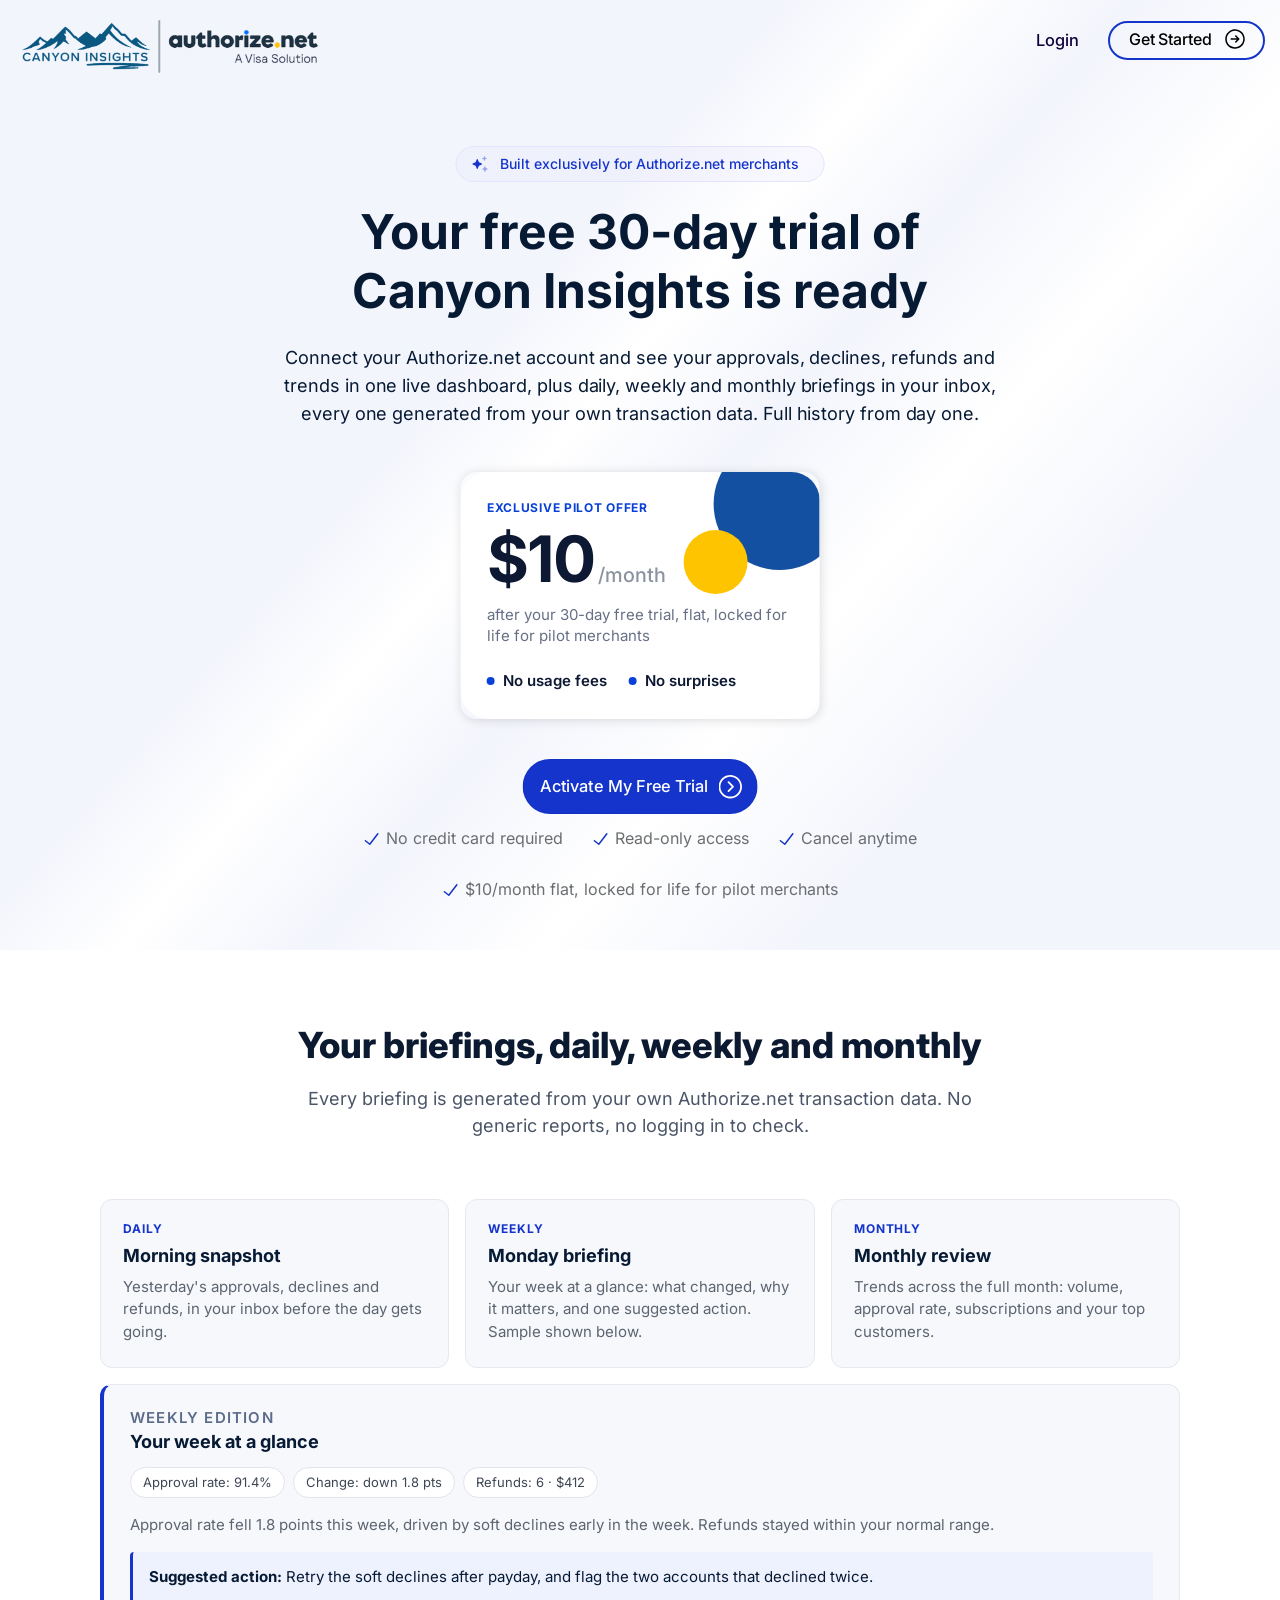
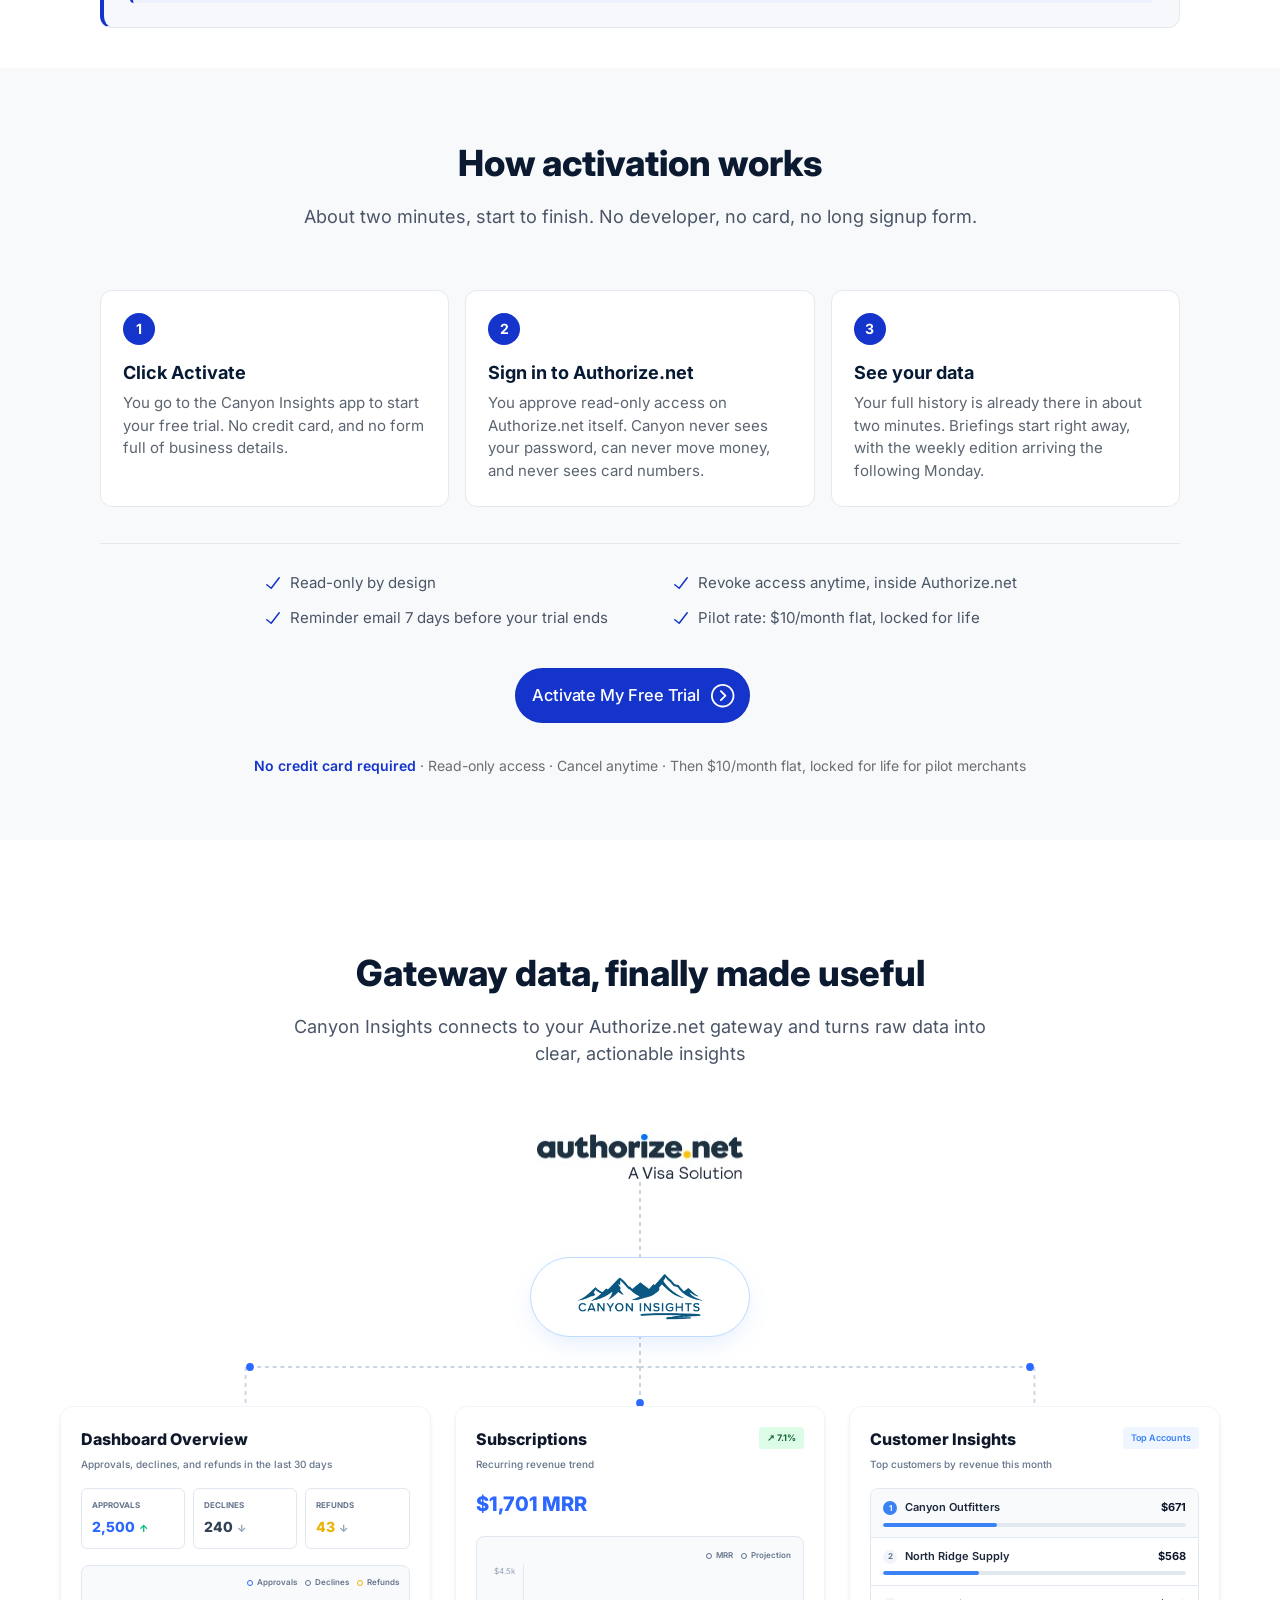
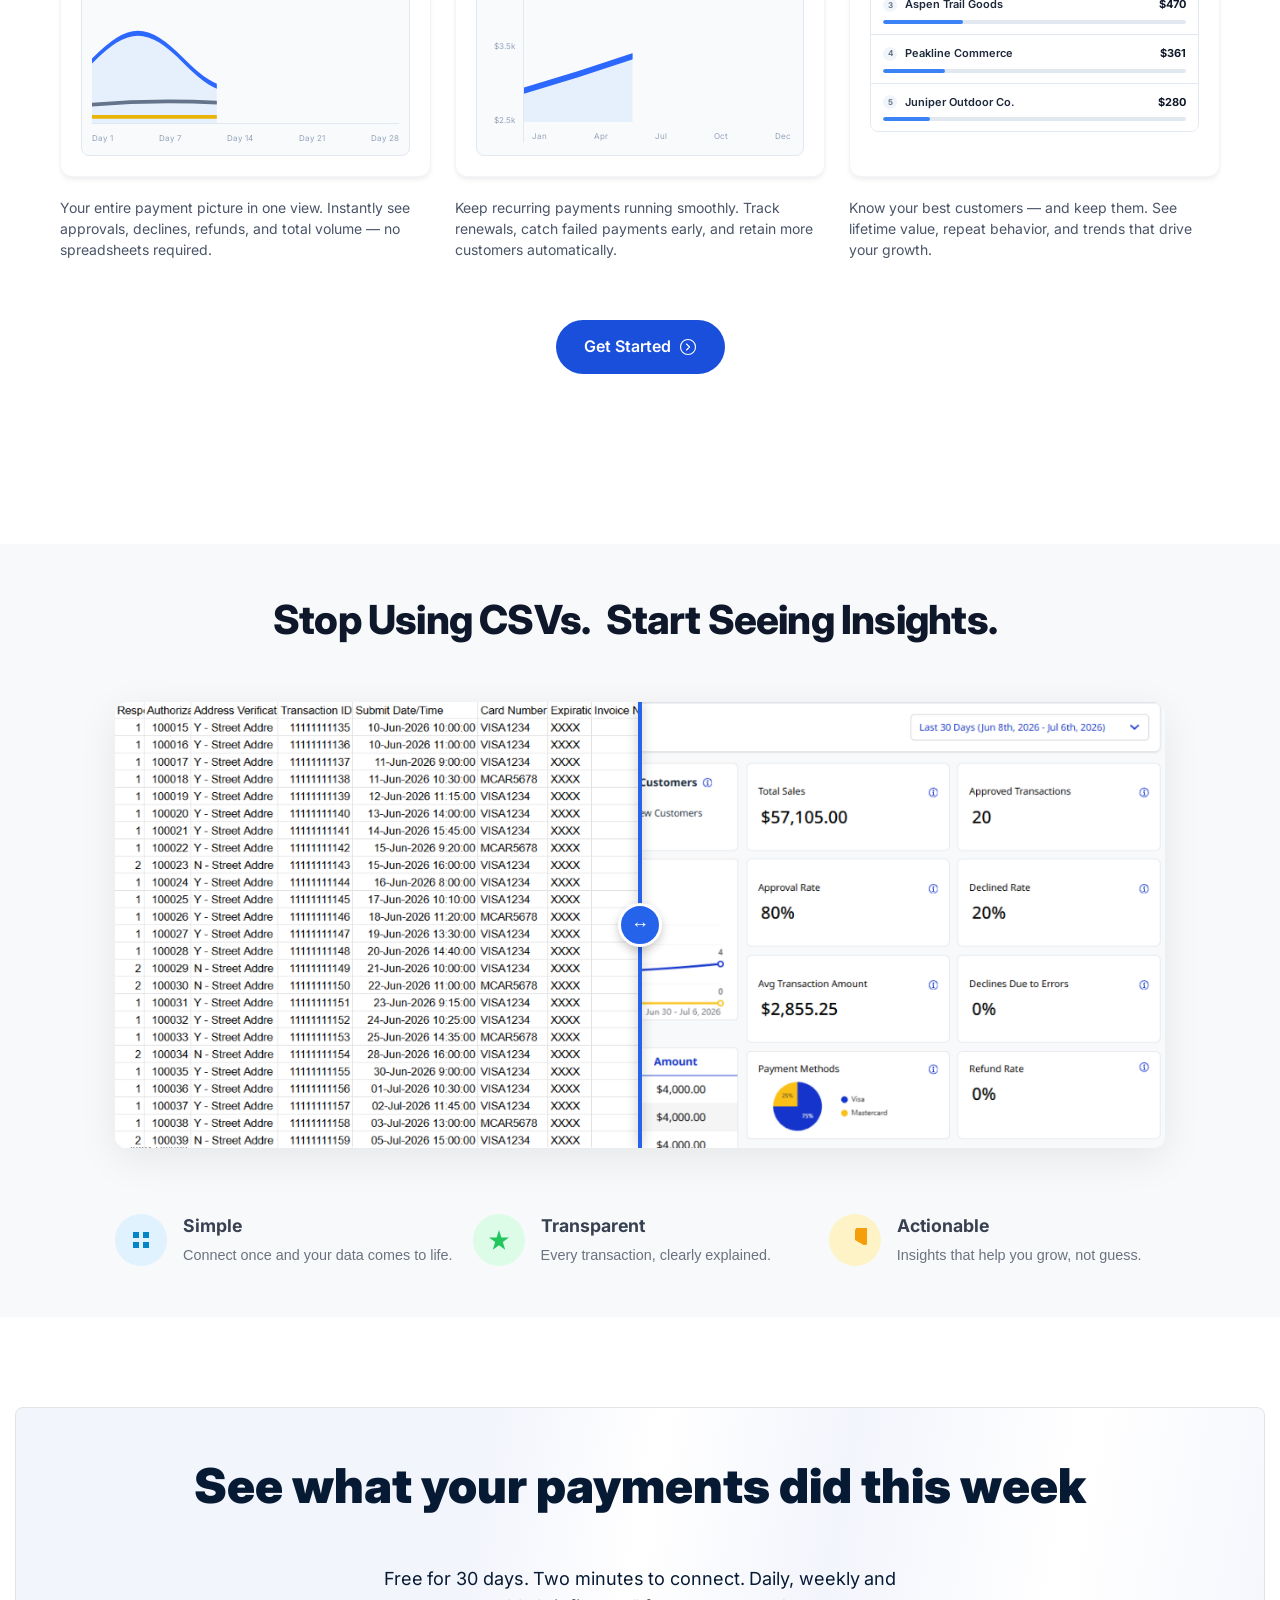
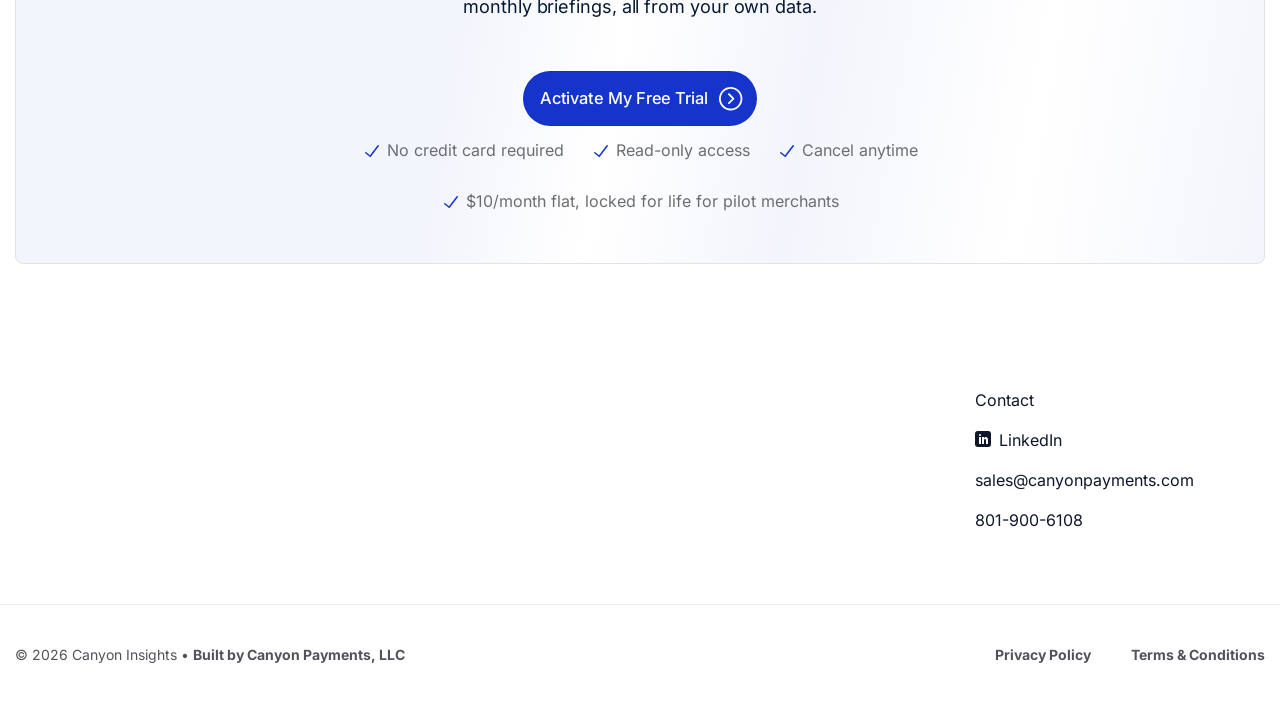
==== index.html @ d9f17c8a "Publish a shareable copy of the Authorize.net preview. Co-authored-by: Cursor <cursoragent@cursor.co" ====
<!DOCTYPE html>
<html lang="en-US" class="loading-site no-js">
<head>
	<meta charset="UTF-8" />
	<meta property="og:site_name" content="Canyon Insights" />
	<meta property="og:title" content="Canyon Insights - Home" />
	<meta property="og:description" content="Your Payment Data. Real Insights" />
	<link rel="profile" href="http://gmpg.org/xfn/11" />
	<link rel="pingback" href="/xmlrpc.php" />

	<script>(function(html){html.className = html.className.replace(/\bno-js\b/,'js')})(document.documentElement);</script>
<meta name='robots' content='index, follow, max-image-preview:large, max-snippet:-1, max-video-preview:-1' />
<meta name="viewport" content="width=device-width, initial-scale=1" />
	<!-- This site is optimized with the Yoast SEO plugin v27.4 - https://yoast.com/product/yoast-seo-wordpress/ -->
	<title>Home - Authorize Canyon Insights</title>
	<link rel="canonical" href="/" />
	<meta property="og:locale" content="en_US" />
	<meta property="og:type" content="website" />
	<meta property="og:title" content="Home - Authorize Canyon Insights" />
	<meta property="og:url" content="/" />
	<meta property="og:site_name" content="Authorize Canyon Insights" />
	<meta property="article:modified_time" content="2026-09-03T14:15:03+00:00" />
	<meta name="twitter:card" content="summary_large_image" />
	<script type="application/ld+json" class="yoast-schema-graph">{"@context":"https:\/\/schema.org","@graph":[{"@type":"WebPage","@id":"\/","url":"\/","name":"Home - Authorize Canyon Insights","isPartOf":{"@id":"https:\/\/awx.afh.mybluehost.me\/website_a8115bc0\/#website"},"primaryImageOfPage":{"@id":"\/#primaryimage"},"image":{"@id":"\/#primaryimage"},"thumbnailUrl":"\/wp-content\/uploads\/2025\/12\/stsarshight.svg","datePublished":"2025-12-17T10:33:41+00:00","dateModified":"2026-09-03T14:15:03+00:00","breadcrumb":{"@id":"\/#breadcrumb"},"inLanguage":"en-US","potentialAction":[{"@type":"ReadAction","target":["\/"]}]},{"@type":"ImageObject","inLanguage":"en-US","@id":"\/#primaryimage","url":"\/wp-content\/uploads\/2025\/12\/stsarshight.svg","contentUrl":"\/wp-content\/uploads\/2025\/12\/stsarshight.svg"},{"@type":"BreadcrumbList","@id":"\/#breadcrumb","itemListElement":[{"@type":"ListItem","position":1,"name":"Home"}]},{"@type":"WebSite","@id":"https:\/\/awx.afh.mybluehost.me\/website_a8115bc0\/#website","url":"https:\/\/awx.afh.mybluehost.me\/website_a8115bc0\/","name":"Authorize Canyon Insights","description":"","potentialAction":[{"@type":"SearchAction","target":{"@type":"EntryPoint","urlTemplate":"https:\/\/awx.afh.mybluehost.me\/website_a8115bc0\/?s={search_term_string}"},"query-input":{"@type":"PropertyValueSpecification","valueRequired":true,"valueName":"search_term_string"}}],"inLanguage":"en-US"}]}</script>
	<!-- / Yoast SEO plugin. -->


<link rel='prefetch' href='/wp-content/themes/flatsome/assets/js/flatsome.js?ver=e2eddd6c228105dac048' />
<link rel='prefetch' href='/wp-content/themes/flatsome/assets/js/chunk.slider.js?ver=3.20.4' />
<link rel='prefetch' href='/wp-content/themes/flatsome/assets/js/chunk.popups.js?ver=3.20.4' />
<link rel='prefetch' href='/wp-content/themes/flatsome/assets/js/chunk.tooltips.js?ver=3.20.4' />
<link rel="alternate" type="application/rss+xml" title="Authorize Canyon Insights &raquo; Feed" href="/feed/" />
<link rel="alternate" type="application/rss+xml" title="Authorize Canyon Insights &raquo; Comments Feed" href="/comments/feed/" />
<link rel="alternate" title="oEmbed (JSON)" type="application/json+oembed" href="/wp-json/oembed/1.0/embed?url=https%3A%2F%2Fauthorizenet.canyoninsights.com%2F" />
<link rel="alternate" title="oEmbed (XML)" type="text/xml+oembed" href="/wp-json/oembed/1.0/embed?url=https%3A%2F%2Fauthorizenet.canyoninsights.com%2F&#038;format=xml" />
<style id="wp-img-auto-sizes-contain-inline-css">
img:is([sizes=auto i],[sizes^="auto," i]){contain-intrinsic-size:3000px 1500px}
/*# sourceURL=wp-img-auto-sizes-contain-inline-css */
</style>
<style id="wp-emoji-styles-inline-css">

	img.wp-smiley, img.emoji {
		display: inline !important;
		border: none !important;
		box-shadow: none !important;
		height: 1em !important;
		width: 1em !important;
		margin: 0 0.07em !important;
		vertical-align: -0.1em !important;
		background: none !important;
		padding: 0 !important;
	}
/*# sourceURL=wp-emoji-styles-inline-css */
</style>
<style id="wp-block-library-inline-css">
:root{--wp-block-synced-color:#7a00df;--wp-block-synced-color--rgb:122,0,223;--wp-bound-block-color:var(--wp-block-synced-color);--wp-editor-canvas-background:#ddd;--wp-admin-theme-color:#007cba;--wp-admin-theme-color--rgb:0,124,186;--wp-admin-theme-color-darker-10:#006ba1;--wp-admin-theme-color-darker-10--rgb:0,107,160.5;--wp-admin-theme-color-darker-20:#005a87;--wp-admin-theme-color-darker-20--rgb:0,90,135;--wp-admin-border-width-focus:2px}@media (min-resolution:192dpi){:root{--wp-admin-border-width-focus:1.5px}}.wp-element-button{cursor:pointer}:root .has-very-light-gray-background-color{background-color:#eee}:root .has-very-dark-gray-background-color{background-color:#313131}:root .has-very-light-gray-color{color:#eee}:root .has-very-dark-gray-color{color:#313131}:root .has-vivid-green-cyan-to-vivid-cyan-blue-gradient-background{background:linear-gradient(135deg,#00d084,#0693e3)}:root .has-purple-crush-gradient-background{background:linear-gradient(135deg,#34e2e4,#4721fb 50%,#ab1dfe)}:root .has-hazy-dawn-gradient-background{background:linear-gradient(135deg,#faaca8,#dad0ec)}:root .has-subdued-olive-gradient-background{background:linear-gradient(135deg,#fafae1,#67a671)}:root .has-atomic-cream-gradient-background{background:linear-gradient(135deg,#fdd79a,#004a59)}:root .has-nightshade-gradient-background{background:linear-gradient(135deg,#330968,#31cdcf)}:root .has-midnight-gradient-background{background:linear-gradient(135deg,#020381,#2874fc)}:root{--wp--preset--font-size--normal:16px;--wp--preset--font-size--huge:42px}.has-regular-font-size{font-size:1em}.has-larger-font-size{font-size:2.625em}.has-normal-font-size{font-size:var(--wp--preset--font-size--normal)}.has-huge-font-size{font-size:var(--wp--preset--font-size--huge)}:root .has-text-align-center{text-align:center}:root .has-text-align-left{text-align:left}:root .has-text-align-right{text-align:right}.has-fit-text{white-space:nowrap!important}#end-resizable-editor-section{display:none}.aligncenter{clear:both}.items-justified-left{justify-content:flex-start}.items-justified-center{justify-content:center}.items-justified-right{justify-content:flex-end}.items-justified-space-between{justify-content:space-between}.screen-reader-text{word-wrap:normal!important;border:0;clip-path:inset(50%);height:1px;margin:-1px;overflow:hidden;padding:0;position:absolute;width:1px;word-break:normal!important}.screen-reader-text:focus{background-color:#ddd;clip-path:none;color:#444;display:block;font-size:1em;height:auto;left:5px;line-height:normal;padding:15px 23px 14px;text-decoration:none;top:5px;width:auto;z-index:100000}html :where(.has-border-color){border-style:solid}html :where([style^=border-color],[style*=";border-color"],[style*="; border-color"]){border-style:solid}html :where([style^=border-top-color],[style*=";border-top-color"],[style*="; border-top-color"]){border-top-style:solid}html :where([style^=border-right-color],[style*=";border-right-color"],[style*="; border-right-color"]){border-right-style:solid}html :where([style^=border-bottom-color],[style*=";border-bottom-color"],[style*="; border-bottom-color"]){border-bottom-style:solid}html :where([style^=border-left-color],[style*=";border-left-color"],[style*="; border-left-color"]){border-left-style:solid}html :where([style^=border-width],[style*=";border-width"],[style*="; border-width"]){border-style:solid}html :where([style^=border-top-width],[style*=";border-top-width"],[style*="; border-top-width"]){border-top-style:solid}html :where([style^=border-right-width],[style*=";border-right-width"],[style*="; border-right-width"]){border-right-style:solid}html :where([style^=border-bottom-width],[style*=";border-bottom-width"],[style*="; border-bottom-width"]){border-bottom-style:solid}html :where([style^=border-left-width],[style*=";border-left-width"],[style*="; border-left-width"]){border-left-style:solid}html :where(img[class*=wp-image-]){height:auto;max-width:100%}:where(figure){margin:0 0 1em}html :where(.is-position-sticky){--wp-admin--admin-bar--position-offset:var(--wp-admin--admin-bar--height,0px)}@media screen and (max-width:600px){html :where(.is-position-sticky){--wp-admin--admin-bar--position-offset:0px}}

/*# sourceURL=/wp-includes/css/dist/block-library/common.min.css */
</style>

<style id="global-styles-inline-css">
:root{--wp--preset--aspect-ratio--square: 1;--wp--preset--aspect-ratio--4-3: 4/3;--wp--preset--aspect-ratio--3-4: 3/4;--wp--preset--aspect-ratio--3-2: 3/2;--wp--preset--aspect-ratio--2-3: 2/3;--wp--preset--aspect-ratio--16-9: 16/9;--wp--preset--aspect-ratio--9-16: 9/16;--wp--preset--color--black: #000000;--wp--preset--color--cyan-bluish-gray: #abb8c3;--wp--preset--color--white: #ffffff;--wp--preset--color--pale-pink: #f78da7;--wp--preset--color--vivid-red: #cf2e2e;--wp--preset--color--luminous-vivid-orange: #ff6900;--wp--preset--color--luminous-vivid-amber: #fcb900;--wp--preset--color--light-green-cyan: #7bdcb5;--wp--preset--color--vivid-green-cyan: #00d084;--wp--preset--color--pale-cyan-blue: #8ed1fc;--wp--preset--color--vivid-cyan-blue: #0693e3;--wp--preset--color--vivid-purple: #9b51e0;--wp--preset--color--primary: #1434cb;--wp--preset--color--secondary: #C05530;--wp--preset--color--success: #627D47;--wp--preset--color--alert: #b20000;--wp--preset--gradient--vivid-cyan-blue-to-vivid-purple: linear-gradient(135deg,rgb(6,147,227) 0%,rgb(155,81,224) 100%);--wp--preset--gradient--light-green-cyan-to-vivid-green-cyan: linear-gradient(135deg,rgb(122,220,180) 0%,rgb(0,208,130) 100%);--wp--preset--gradient--luminous-vivid-amber-to-luminous-vivid-orange: linear-gradient(135deg,rgb(252,185,0) 0%,rgb(255,105,0) 100%);--wp--preset--gradient--luminous-vivid-orange-to-vivid-red: linear-gradient(135deg,rgb(255,105,0) 0%,rgb(207,46,46) 100%);--wp--preset--gradient--very-light-gray-to-cyan-bluish-gray: linear-gradient(135deg,rgb(238,238,238) 0%,rgb(169,184,195) 100%);--wp--preset--gradient--cool-to-warm-spectrum: linear-gradient(135deg,rgb(74,234,220) 0%,rgb(151,120,209) 20%,rgb(207,42,186) 40%,rgb(238,44,130) 60%,rgb(251,105,98) 80%,rgb(254,248,76) 100%);--wp--preset--gradient--blush-light-purple: linear-gradient(135deg,rgb(255,206,236) 0%,rgb(152,150,240) 100%);--wp--preset--gradient--blush-bordeaux: linear-gradient(135deg,rgb(254,205,165) 0%,rgb(254,45,45) 50%,rgb(107,0,62) 100%);--wp--preset--gradient--luminous-dusk: linear-gradient(135deg,rgb(255,203,112) 0%,rgb(199,81,192) 50%,rgb(65,88,208) 100%);--wp--preset--gradient--pale-ocean: linear-gradient(135deg,rgb(255,245,203) 0%,rgb(182,227,212) 50%,rgb(51,167,181) 100%);--wp--preset--gradient--electric-grass: linear-gradient(135deg,rgb(202,248,128) 0%,rgb(113,206,126) 100%);--wp--preset--gradient--midnight: linear-gradient(135deg,rgb(2,3,129) 0%,rgb(40,116,252) 100%);--wp--preset--font-size--small: 13px;--wp--preset--font-size--medium: 20px;--wp--preset--font-size--large: 36px;--wp--preset--font-size--x-large: 42px;--wp--preset--spacing--20: 0.44rem;--wp--preset--spacing--30: 0.67rem;--wp--preset--spacing--40: 1rem;--wp--preset--spacing--50: 1.5rem;--wp--preset--spacing--60: 2.25rem;--wp--preset--spacing--70: 3.38rem;--wp--preset--spacing--80: 5.06rem;--wp--preset--shadow--natural: 6px 6px 9px rgba(0, 0, 0, 0.2);--wp--preset--shadow--deep: 12px 12px 50px rgba(0, 0, 0, 0.4);--wp--preset--shadow--sharp: 6px 6px 0px rgba(0, 0, 0, 0.2);--wp--preset--shadow--outlined: 6px 6px 0px -3px rgb(255, 255, 255), 6px 6px rgb(0, 0, 0);--wp--preset--shadow--crisp: 6px 6px 0px rgb(0, 0, 0);}.wp-block-button{--wp--preset--dimension--25: 25%;--wp--preset--dimension--50: 50%;--wp--preset--dimension--75: 75%;--wp--preset--dimension--100: 100%;}:where(body) { margin: 0; }.wp-site-blocks > .alignleft { float: left; margin-right: 2em; }.wp-site-blocks > .alignright { float: right; margin-left: 2em; }.wp-site-blocks > .aligncenter { justify-content: center; margin-left: auto; margin-right: auto; }:where(.is-layout-flex){gap: 0.5em;}:where(.is-layout-grid){gap: 0.5em;}.is-layout-flow > .alignleft{float: left;margin-inline-start: 0;margin-inline-end: 2em;}.is-layout-flow > .alignright{float: right;margin-inline-start: 2em;margin-inline-end: 0;}.is-layout-flow > .aligncenter{margin-left: auto !important;margin-right: auto !important;}.is-layout-constrained > .alignleft{float: left;margin-inline-start: 0;margin-inline-end: 2em;}.is-layout-constrained > .alignright{float: right;margin-inline-start: 2em;margin-inline-end: 0;}.is-layout-constrained > .aligncenter{margin-left: auto !important;margin-right: auto !important;}.is-layout-constrained > :where(:not(.alignleft):not(.alignright):not(.alignfull)){margin-left: auto !important;margin-right: auto !important;}body .is-layout-flex{display: flex;}.is-layout-flex{flex-wrap: wrap;align-items: center;}.is-layout-flex > :is(*, div){margin: 0;}body .is-layout-grid{display: grid;}.is-layout-grid > :is(*, div){margin: 0;}body{padding-top: 0px;padding-right: 0px;padding-bottom: 0px;padding-left: 0px;}a:where(:not(.wp-element-button)){text-decoration: none;}:root :where(.wp-element-button, .wp-block-button__link){background-color: #32373c;border-width: 0;color: #fff;font-family: inherit;font-size: inherit;font-style: inherit;font-weight: inherit;letter-spacing: inherit;line-height: inherit;padding-top: calc(0.667em + 2px);padding-right: calc(1.333em + 2px);padding-bottom: calc(0.667em + 2px);padding-left: calc(1.333em + 2px);text-decoration: none;text-transform: inherit;}.has-black-color{color: var(--wp--preset--color--black) !important;}.has-cyan-bluish-gray-color{color: var(--wp--preset--color--cyan-bluish-gray) !important;}.has-white-color{color: var(--wp--preset--color--white) !important;}.has-pale-pink-color{color: var(--wp--preset--color--pale-pink) !important;}.has-vivid-red-color{color: var(--wp--preset--color--vivid-red) !important;}.has-luminous-vivid-orange-color{color: var(--wp--preset--color--luminous-vivid-orange) !important;}.has-luminous-vivid-amber-color{color: var(--wp--preset--color--luminous-vivid-amber) !important;}.has-light-green-cyan-color{color: var(--wp--preset--color--light-green-cyan) !important;}.has-vivid-green-cyan-color{color: var(--wp--preset--color--vivid-green-cyan) !important;}.has-pale-cyan-blue-color{color: var(--wp--preset--color--pale-cyan-blue) !important;}.has-vivid-cyan-blue-color{color: var(--wp--preset--color--vivid-cyan-blue) !important;}.has-vivid-purple-color{color: var(--wp--preset--color--vivid-purple) !important;}.has-primary-color{color: var(--wp--preset--color--primary) !important;}.has-secondary-color{color: var(--wp--preset--color--secondary) !important;}.has-success-color{color: var(--wp--preset--color--success) !important;}.has-alert-color{color: var(--wp--preset--color--alert) !important;}.has-black-background-color{background-color: var(--wp--preset--color--black) !important;}.has-cyan-bluish-gray-background-color{background-color: var(--wp--preset--color--cyan-bluish-gray) !important;}.has-white-background-color{background-color: var(--wp--preset--color--white) !important;}.has-pale-pink-background-color{background-color: var(--wp--preset--color--pale-pink) !important;}.has-vivid-red-background-color{background-color: var(--wp--preset--color--vivid-red) !important;}.has-luminous-vivid-orange-background-color{background-color: var(--wp--preset--color--luminous-vivid-orange) !important;}.has-luminous-vivid-amber-background-color{background-color: var(--wp--preset--color--luminous-vivid-amber) !important;}.has-light-green-cyan-background-color{background-color: var(--wp--preset--color--light-green-cyan) !important;}.has-vivid-green-cyan-background-color{background-color: var(--wp--preset--color--vivid-green-cyan) !important;}.has-pale-cyan-blue-background-color{background-color: var(--wp--preset--color--pale-cyan-blue) !important;}.has-vivid-cyan-blue-background-color{background-color: var(--wp--preset--color--vivid-cyan-blue) !important;}.has-vivid-purple-background-color{background-color: var(--wp--preset--color--vivid-purple) !important;}.has-primary-background-color{background-color: var(--wp--preset--color--primary) !important;}.has-secondary-background-color{background-color: var(--wp--preset--color--secondary) !important;}.has-success-background-color{background-color: var(--wp--preset--color--success) !important;}.has-alert-background-color{background-color: var(--wp--preset--color--alert) !important;}.has-black-border-color{border-color: var(--wp--preset--color--black) !important;}.has-cyan-bluish-gray-border-color{border-color: var(--wp--preset--color--cyan-bluish-gray) !important;}.has-white-border-color{border-color: var(--wp--preset--color--white) !important;}.has-pale-pink-border-color{border-color: var(--wp--preset--color--pale-pink) !important;}.has-vivid-red-border-color{border-color: var(--wp--preset--color--vivid-red) !important;}.has-luminous-vivid-orange-border-color{border-color: var(--wp--preset--color--luminous-vivid-orange) !important;}.has-luminous-vivid-amber-border-color{border-color: var(--wp--preset--color--luminous-vivid-amber) !important;}.has-light-green-cyan-border-color{border-color: var(--wp--preset--color--light-green-cyan) !important;}.has-vivid-green-cyan-border-color{border-color: var(--wp--preset--color--vivid-green-cyan) !important;}.has-pale-cyan-blue-border-color{border-color: var(--wp--preset--color--pale-cyan-blue) !important;}.has-vivid-cyan-blue-border-color{border-color: var(--wp--preset--color--vivid-cyan-blue) !important;}.has-vivid-purple-border-color{border-color: var(--wp--preset--color--vivid-purple) !important;}.has-primary-border-color{border-color: var(--wp--preset--color--primary) !important;}.has-secondary-border-color{border-color: var(--wp--preset--color--secondary) !important;}.has-success-border-color{border-color: var(--wp--preset--color--success) !important;}.has-alert-border-color{border-color: var(--wp--preset--color--alert) !important;}.has-vivid-cyan-blue-to-vivid-purple-gradient-background{background: var(--wp--preset--gradient--vivid-cyan-blue-to-vivid-purple) !important;}.has-light-green-cyan-to-vivid-green-cyan-gradient-background{background: var(--wp--preset--gradient--light-green-cyan-to-vivid-green-cyan) !important;}.has-luminous-vivid-amber-to-luminous-vivid-orange-gradient-background{background: var(--wp--preset--gradient--luminous-vivid-amber-to-luminous-vivid-orange) !important;}.has-luminous-vivid-orange-to-vivid-red-gradient-background{background: var(--wp--preset--gradient--luminous-vivid-orange-to-vivid-red) !important;}.has-very-light-gray-to-cyan-bluish-gray-gradient-background{background: var(--wp--preset--gradient--very-light-gray-to-cyan-bluish-gray) !important;}.has-cool-to-warm-spectrum-gradient-background{background: var(--wp--preset--gradient--cool-to-warm-spectrum) !important;}.has-blush-light-purple-gradient-background{background: var(--wp--preset--gradient--blush-light-purple) !important;}.has-blush-bordeaux-gradient-background{background: var(--wp--preset--gradient--blush-bordeaux) !important;}.has-luminous-dusk-gradient-background{background: var(--wp--preset--gradient--luminous-dusk) !important;}.has-pale-ocean-gradient-background{background: var(--wp--preset--gradient--pale-ocean) !important;}.has-electric-grass-gradient-background{background: var(--wp--preset--gradient--electric-grass) !important;}.has-midnight-gradient-background{background: var(--wp--preset--gradient--midnight) !important;}.has-small-font-size{font-size: var(--wp--preset--font-size--small) !important;}.has-medium-font-size{font-size: var(--wp--preset--font-size--medium) !important;}.has-large-font-size{font-size: var(--wp--preset--font-size--large) !important;}.has-x-large-font-size{font-size: var(--wp--preset--font-size--x-large) !important;}
/*# sourceURL=global-styles-inline-css */
</style>

<link rel='stylesheet' id='contact-form-7-css' href='/wp-content/plugins/contact-form-7/includes/css/styles.css?ver=6.2.2' media='all' />
<link rel='stylesheet' id='flatsome-main-css' href='/wp-content/themes/flatsome/assets/css/flatsome.css?ver=3.20.4' media='all' />
<style id="flatsome-main-inline-css">
@font-face {
				font-family: "fl-icons";
				font-display: block;
				src: url(/wp-content/themes/flatsome/assets/css/icons/fl-icons.eot?v=3.20.4);
				src:
					url(/wp-content/themes/flatsome/assets/css/icons/fl-icons.eot#iefix?v=3.20.4) format("embedded-opentype"),
					url(/wp-content/themes/flatsome/assets/css/icons/fl-icons.woff2?v=3.20.4) format("woff2"),
					url(/wp-content/themes/flatsome/assets/css/icons/fl-icons.ttf?v=3.20.4) format("truetype"),
					url(/wp-content/themes/flatsome/assets/css/icons/fl-icons.woff?v=3.20.4) format("woff"),
					url(/wp-content/themes/flatsome/assets/css/icons/fl-icons.svg?v=3.20.4#fl-icons) format("svg");
			}
/*# sourceURL=flatsome-main-inline-css */
</style>
<link rel='stylesheet' id='flatsome-style-css' href='/wp-content/themes/flatsome-child/style.css?ver=3.0' media='all' />
<script id="jquery-core-js" src="/wp-includes/js/jquery/jquery.min.js?ver=3.7.1"></script>
<script id="jquery-migrate-js" src="/wp-includes/js/jquery/jquery-migrate.min.js?ver=3.4.1"></script>
<link rel="https://api.w.org/" href="/wp-json/" /><link rel="alternate" title="JSON" type="application/json" href="/wp-json/wp/v2/pages/7" /><link rel="EditURI" type="application/rsd+xml" title="RSD" href="/xmlrpc.php?rsd" />
<meta name="generator" content="WordPress 7.1.3" />
<link rel='shortlink' href='/' />
<style>
.footer-secondary.pull-right {
	text-align: end;
}
.copyright-footer img{
width: 200px; }
.absolute-footer .container{
	 display: block;
}
</style><!-- Google Tag Manager -->
<script>(function(w,d,s,l,i){w[l]=w[l]||[];w[l].push({'gtm.start':
new Date().getTime(),event:'gtm.js'});var f=d.getElementsByTagName(s)[0],
j=d.createElement(s),dl=l!='dataLayer'?'&l='+l:'';j.async=true;j.src=
'https://www.googletagmanager.com/gtm.js?id='+i+dl;f.parentNode.insertBefore(j,f);
})(window,document,'script','dataLayer','GTM-WSVLZ2HT');</script>
<!-- End Google Tag Manager --><link rel="icon" href="/wp-content/uploads/2026/03/cropped-new-favicon-scaled-1-32x32.png" sizes="32x32" />
<link rel="icon" href="/wp-content/uploads/2026/03/cropped-new-favicon-scaled-1-192x192.png" sizes="192x192" />
<link rel="apple-touch-icon" href="/wp-content/uploads/2026/03/cropped-new-favicon-scaled-1-180x180.png" />
<meta name="msapplication-TileImage" content="/wp-content/uploads/2026/03/cropped-new-favicon-scaled-1-270x270.png" />
<style id="custom-css" type="text/css">:root {--primary-color: #1434cb;--fs-color-primary: #1434cb;--fs-color-secondary: #C05530;--fs-color-success: #627D47;--fs-color-alert: #b20000;--fs-color-base: #4a4a4a;--fs-experimental-link-color: #334862;--fs-experimental-link-color-hover: #111;}.tooltipster-base {--tooltip-color: #fff;--tooltip-bg-color: #000;}.off-canvas-right .mfp-content, .off-canvas-left .mfp-content {--drawer-width: 300px;}.container-width, .full-width .ubermenu-nav, .container, .row{max-width: 1500px}.row.row-collapse{max-width: 1470px}.row.row-small{max-width: 1492.5px}.row.row-large{max-width: 1530px}.header-main{height: 83px}#logo img{max-height: 83px}#logo{width:320px;}#logo img{padding:20px 0;}.header-bottom{min-height: 10px}.header-top{min-height: 20px}.transparent .header-main{height: 30px}.transparent #logo img{max-height: 30px}.has-transparent + .page-title:first-of-type,.has-transparent + #main > .page-title,.has-transparent + #main > div > .page-title,.has-transparent + #main .page-header-wrapper:first-of-type .page-title{padding-top: 30px;}.header.show-on-scroll,.stuck .header-main{height:70px!important}.stuck #logo img{max-height: 70px!important}.search-form{ width: 100%;}.header-bg-color {background-color: rgba(255,255,255,0.9)}.header-bottom {background-color: #f1f1f1}.top-bar-nav > li > a{line-height: 50px }.header-main .nav > li > a{line-height: 16px }.header-wrapper:not(.stuck) .header-main .header-nav{margin-top: 20px }.stuck .header-main .nav > li > a{line-height: 50px }.header-bottom-nav > li > a{line-height: 16px }@media (max-width: 549px) {.header-main{height: 70px}#logo img{max-height: 70px}}@media screen and (max-width: 549px){body{font-size: 100%;}}body{font-family: Inter, sans-serif;}body {font-weight: 400;font-style: normal;}.nav > li > a {font-family: Inter, sans-serif;}.mobile-sidebar-levels-2 .nav > li > ul > li > a {font-family: Inter, sans-serif;}.nav > li > a,.mobile-sidebar-levels-2 .nav > li > ul > li > a {font-weight: 700;font-style: normal;}h1,h2,h3,h4,h5,h6,.heading-font, .off-canvas-center .nav-sidebar.nav-vertical > li > a{font-family: Inter, sans-serif;}h1,h2,h3,h4,h5,h6,.heading-font,.banner h1,.banner h2 {font-weight: 700;font-style: normal;}.alt-font{font-family: Inter, sans-serif;}.alt-font {font-weight: 400!important;font-style: normal!important;}button,.button{text-transform: none;}.header:not(.transparent) .header-nav-main.nav > li > a:hover,.header:not(.transparent) .header-nav-main.nav > li.active > a,.header:not(.transparent) .header-nav-main.nav > li.current > a,.header:not(.transparent) .header-nav-main.nav > li > a.active,.header:not(.transparent) .header-nav-main.nav > li > a.current{color: #1434cb;}.header-nav-main.nav-line-bottom > li > a:before,.header-nav-main.nav-line-grow > li > a:before,.header-nav-main.nav-line > li > a:before,.header-nav-main.nav-box > li > a:hover,.header-nav-main.nav-box > li.active > a,.header-nav-main.nav-pills > li > a:hover,.header-nav-main.nav-pills > li.active > a{color:#FFF!important;background-color: #1434cb;}.footer-1{background-color: #ffffff}.footer-2{background-color: #ffffff}.header-vertical-menu__opener {width: 500px}.nav-vertical-fly-out > li + li {border-top-width: 1px; border-top-style: solid;}.label-new.menu-item > a:after{content:"New";}.label-hot.menu-item > a:after{content:"Hot";}.label-sale.menu-item > a:after{content:"Sale";}.label-popular.menu-item > a:after{content:"Popular";}</style><style id="wp-custom-css">
.hero-start h1 {
    font-size: 48px;
}
.home-banner .hero-start .buttom-copy {
    max-width: 720px;
}
.hero-start h1 span{
	color: #fFC400 !important;
}
.logo_banner {
	padding-left: 20px;
	padding-right: 20px;
}

.home-banner {
    height: 950px !important;
}
.home-banner .lg-y55 {
    bottom: 5%;
}


    .page-id-1995 header{
        display: none !important;
    }
    .header-start-section{
        position: absolute;
    }











.home-banner .imagr-container {
    height: 120px !important;
}
.features-list ul {
	display: flex !important;
    flex-wrap: wrap;
    gap: 10px 28px;
    align-items: center;
    padding-top: 12px;
    color: #6B6E70;
    margin: 0 auto;
    justify-content: center;
}


.icon-flickr::before {
background-size: contain;
}

.imgr-card{
box-shadow: 1px 1px 11px 0 rgba(0, 0, 0, 0.14);
	border-radius: 16px;
}
.pilot-card {
	position: relative;
	overflow: hidden;
	background: #fff;
	border-radius: 28px;
	text-align: left;
	padding: 28px 26px 26px;
}
.pilot-card__blue,
.pilot-card__yellow {
	position: absolute;
	border-radius: 50%;
	pointer-events: none;
}
.pilot-card__blue {
	width: 132px;
	height: 132px;
	background: #1450A2;
	top: -34px;
	right: -26px;
}
.pilot-card__yellow {
	width: 64px;
	height: 64px;
	background: #FFC400;
	top: 58px;
	right: 72px;
}
.text.dark .pilot-card__eyebrow {
	position: relative;
	margin: 0 0 14px;
	color: #0840D8;
	font-size: 12px;
	font-weight: 700;
	letter-spacing: 0.06em;
	line-height: 1.3;
}
.text.dark .pilot-card__price {
	position: relative;
	display: flex;
	align-items: baseline;
	gap: 4px;
	margin: 0;
	color: #0d1833;
	line-height: 0.9;
}
.text.dark .pilot-card__price span:first-child {
	color: #0d1833;
	font-size: 64px;
	font-weight: 700;
	letter-spacing: -0.03em;
}
.text.dark .pilot-card__price span:last-child {
	color: #8b93a0;
	font-size: 20px;
	font-weight: 500;
}
.text.dark .pilot-card__note {
	position: relative;
	margin: 16px 0 0;
	max-width: 36ch;
	color: #667085;
	font-size: 15px;
	font-weight: 400;
	line-height: 1.45;
}
.text.dark .pilot-card__perks {
	position: relative;
	display: flex;
	flex-wrap: wrap;
	gap: 8px 22px;
	margin: 22px 0 0;
	padding: 0;
	color: #0d1833;
	font-size: 15px;
	font-weight: 600;
	list-style: none;
}
.text.dark .pilot-card__perks li {
	display: flex;
	align-items: center;
	gap: 8px;
	margin: 0;
	padding: 0;
	color: #0d1833;
}
.pilot-card__perks li::before {
	content: "";
	width: 8px;
	height: 8px;
	border-radius: 50%;
	background: #0840D8;
	flex: none;
}

.title-tag p {
    color: #1434CB !important; 
}
.title-tag p:hover {
    color: #1434CB !important;
}

.features-list ul li {
    list-style: none;
    position: relative;
    display: flex;
    align-items: center;
    gap: 6px;
    padding: 0;
    margin: 0;
    text-align: left;
    width: max-content;
    max-width: 100%;
}
.features-list ul li:last-child {
    flex-basis: 100%;
    justify-content: center;
    width: 100%;
    max-width: 100%;
    padding-top: 15px;
}
.features-list ul li::before {
    content: "";
    position: static;
    width: 18px;
    height: 18px;
    flex: none;
	background: url("data:image/svg+xml,%3Csvg xmlns='http://www.w3.org/2000/svg' viewBox='0 0 24 24'%3E%3Cpolyline fill='none' points='3.7 14.3 9.6 19 20.3 5' stroke='%231434cb' stroke-width='2' stroke-linecap='round' stroke-linejoin='round'/%3E%3C/svg%3E") no-repeat center center;
    background-size: contain;
}




@media screen and (max-width: 768px) {
	.image_space_banner {
			padding-top: 30px;
	}
	.item {
		width: 160px;
		margin: auto;
	}
	.process-liner-wid .medium-3 {
		 max-width: 32%;
	}
	.logo_banner .has-hover {
			width: auto !important;
	}
	.home-banner {
    height: 1100px !important;
}
	.features-list ul {
	display: flex !important;
   flex-direction: column;
		gap: 0px;
}
	.features-list ul li:last-child {
		flex-basis: auto;
		justify-content: flex-start;
		width: max-content;
		max-width: 100%;
	}


}
.card-gifs img{
	height: 400px;
	object-fit: contain;
}
@media screen and (max-width: 575px) {
	.image-dashboard {
		margin: auto !important;
	}
	.blue_card_box > .col-inner {
			margin: 16px 0 !important;
			left: 0;
			padding: 0 27px;
	}
	.logo_banner .has-hover {
			margin: auto;
	}
	.card-gifs img {
    height: 260px;
    object-fit: contain;
}
}



@media screen and (max-width: 550px) {
	.home-banner .imagr-container {
    height: 290px !important;
}

	
	.hero-start .buttom-copy {
    padding: 10px 0px;
    font-size: 12px;
}
	.lowercase span {
    font-size: 10px;
}
}


@media screen and (max-width: 3740px) {
    
	.dashb-bullets ul li {
    font-size: 10px;
  
}
	.text-center .button:first-of-type {
    margin-left: 0!important;
    margin: 0px  !important;
}
}


</style>
<style id="kirki-inline-styles">/* cyrillic-ext */
@font-face {
  font-family: 'Inter';
  font-style: normal;
  font-weight: 400;
  font-display: swap;
  src: url(/wp-content/fonts/inter/UcC73FwrK3iLTeHuS_nVMrMxCp50SjIa2JL7SUc.woff2) format('woff2');
  unicode-range: U+0460-052F, U+1C80-1C8A, U+20B4, U+2DE0-2DFF, U+A640-A69F, U+FE2E-FE2F;
}
/* cyrillic */
@font-face {
  font-family: 'Inter';
  font-style: normal;
  font-weight: 400;
  font-display: swap;
  src: url(/wp-content/fonts/inter/UcC73FwrK3iLTeHuS_nVMrMxCp50SjIa0ZL7SUc.woff2) format('woff2');
  unicode-range: U+0301, U+0400-045F, U+0490-0491, U+04B0-04B1, U+2116;
}
/* greek-ext */
@font-face {
  font-family: 'Inter';
  font-style: normal;
  font-weight: 400;
  font-display: swap;
  src: url(/wp-content/fonts/inter/UcC73FwrK3iLTeHuS_nVMrMxCp50SjIa2ZL7SUc.woff2) format('woff2');
  unicode-range: U+1F00-1FFF;
}
/* greek */
@font-face {
  font-family: 'Inter';
  font-style: normal;
  font-weight: 400;
  font-display: swap;
  src: url(/wp-content/fonts/inter/UcC73FwrK3iLTeHuS_nVMrMxCp50SjIa1pL7SUc.woff2) format('woff2');
  unicode-range: U+0370-0377, U+037A-037F, U+0384-038A, U+038C, U+038E-03A1, U+03A3-03FF;
}
/* vietnamese */
@font-face {
  font-family: 'Inter';
  font-style: normal;
  font-weight: 400;
  font-display: swap;
  src: url(/wp-content/fonts/inter/UcC73FwrK3iLTeHuS_nVMrMxCp50SjIa2pL7SUc.woff2) format('woff2');
  unicode-range: U+0102-0103, U+0110-0111, U+0128-0129, U+0168-0169, U+01A0-01A1, U+01AF-01B0, U+0300-0301, U+0303-0304, U+0308-0309, U+0323, U+0329, U+1EA0-1EF9, U+20AB;
}
/* latin-ext */
@font-face {
  font-family: 'Inter';
  font-style: normal;
  font-weight: 400;
  font-display: swap;
  src: url(/wp-content/fonts/inter/UcC73FwrK3iLTeHuS_nVMrMxCp50SjIa25L7SUc.woff2) format('woff2');
  unicode-range: U+0100-02BA, U+02BD-02C5, U+02C7-02CC, U+02CE-02D7, U+02DD-02FF, U+0304, U+0308, U+0329, U+1D00-1DBF, U+1E00-1E9F, U+1EF2-1EFF, U+2020, U+20A0-20AB, U+20AD-20C4, U+2113, U+2C60-2C7F, U+A720-A7FF;
}
/* latin */
@font-face {
  font-family: 'Inter';
  font-style: normal;
  font-weight: 400;
  font-display: swap;
  src: url(/wp-content/fonts/inter/UcC73FwrK3iLTeHuS_nVMrMxCp50SjIa1ZL7.woff2) format('woff2');
  unicode-range: U+0000-00FF, U+0131, U+0152-0153, U+02BB-02BC, U+02C6, U+02DA, U+02DC, U+0304, U+0308, U+0329, U+2000-206F, U+20AC, U+2122, U+2191, U+2193, U+2212, U+2215, U+FEFF, U+FFFD;
}
/* cyrillic-ext */
@font-face {
  font-family: 'Inter';
  font-style: normal;
  font-weight: 700;
  font-display: swap;
  src: url(/wp-content/fonts/inter/UcC73FwrK3iLTeHuS_nVMrMxCp50SjIa2JL7SUc.woff2) format('woff2');
  unicode-range: U+0460-052F, U+1C80-1C8A, U+20B4, U+2DE0-2DFF, U+A640-A69F, U+FE2E-FE2F;
}
/* cyrillic */
@font-face {
  font-family: 'Inter';
  font-style: normal;
  font-weight: 700;
  font-display: swap;
  src: url(/wp-content/fonts/inter/UcC73FwrK3iLTeHuS_nVMrMxCp50SjIa0ZL7SUc.woff2) format('woff2');
  unicode-range: U+0301, U+0400-045F, U+0490-0491, U+04B0-04B1, U+2116;
}
/* greek-ext */
@font-face {
  font-family: 'Inter';
  font-style: normal;
  font-weight: 700;
  font-display: swap;
  src: url(/wp-content/fonts/inter/UcC73FwrK3iLTeHuS_nVMrMxCp50SjIa2ZL7SUc.woff2) format('woff2');
  unicode-range: U+1F00-1FFF;
}
/* greek */
@font-face {
  font-family: 'Inter';
  font-style: normal;
  font-weight: 700;
  font-display: swap;
  src: url(/wp-content/fonts/inter/UcC73FwrK3iLTeHuS_nVMrMxCp50SjIa1pL7SUc.woff2) format('woff2');
  unicode-range: U+0370-0377, U+037A-037F, U+0384-038A, U+038C, U+038E-03A1, U+03A3-03FF;
}
/* vietnamese */
@font-face {
  font-family: 'Inter';
  font-style: normal;
  font-weight: 700;
  font-display: swap;
  src: url(/wp-content/fonts/inter/UcC73FwrK3iLTeHuS_nVMrMxCp50SjIa2pL7SUc.woff2) format('woff2');
  unicode-range: U+0102-0103, U+0110-0111, U+0128-0129, U+0168-0169, U+01A0-01A1, U+01AF-01B0, U+0300-0301, U+0303-0304, U+0308-0309, U+0323, U+0329, U+1EA0-1EF9, U+20AB;
}
/* latin-ext */
@font-face {
  font-family: 'Inter';
  font-style: normal;
  font-weight: 700;
  font-display: swap;
  src: url(/wp-content/fonts/inter/UcC73FwrK3iLTeHuS_nVMrMxCp50SjIa25L7SUc.woff2) format('woff2');
  unicode-range: U+0100-02BA, U+02BD-02C5, U+02C7-02CC, U+02CE-02D7, U+02DD-02FF, U+0304, U+0308, U+0329, U+1D00-1DBF, U+1E00-1E9F, U+1EF2-1EFF, U+2020, U+20A0-20AB, U+20AD-20C4, U+2113, U+2C60-2C7F, U+A720-A7FF;
}
/* latin */
@font-face {
  font-family: 'Inter';
  font-style: normal;
  font-weight: 700;
  font-display: swap;
  src: url(/wp-content/fonts/inter/UcC73FwrK3iLTeHuS_nVMrMxCp50SjIa1ZL7.woff2) format('woff2');
  unicode-range: U+0000-00FF, U+0131, U+0152-0153, U+02BB-02BC, U+02C6, U+02DA, U+02DC, U+0304, U+0308, U+0329, U+2000-206F, U+20AC, U+2122, U+2191, U+2193, U+2212, U+2215, U+FEFF, U+FFFD;
}</style></head>

<body class="home wp-singular page-template page-template-page-transparent-header-light page-template-page-transparent-header-light-php page page-id-7 wp-theme-flatsome wp-child-theme-flatsome-child lightbox nav-dropdown-has-arrow nav-dropdown-has-shadow nav-dropdown-has-border">

<!-- Google Tag Manager (noscript) -->
<noscript><iframe src="https://www.googletagmanager.com/ns.html?id=GTM-WSVLZ2HT"
height="0" width="0" style="display:none;visibility:hidden"></iframe></noscript>
<!-- End Google Tag Manager (noscript) -->
<a class="skip-link screen-reader-text" href="#main">Skip to content</a>

<div id="wrapper">

	
	<header id="header" class="header transparent has-transparent has-sticky sticky-jump">
		<div class="header-wrapper">
			<div id="masthead" class="header-main nav-dark toggle-nav-dark">
      <div class="header-inner flex-row container logo-left medium-logo-left" role="navigation">

          <!-- Logo -->
          <div id="logo" class="flex-col logo">
            
<!-- Header logo -->
<a href="/" title="Authorize Canyon Insights" rel="home">
		<img width="1020" height="170" src="/wp-content/uploads/2026/09/Aznet-logfo-1-1024x171.png" class="header_logo header-logo" alt="Authorize Canyon Insights"/><img  width="1020" height="170" src="/wp-content/uploads/2026/09/Aznet-logfo-1-1024x171.png" class="header-logo-dark" alt="Authorize Canyon Insights"/></a>
          </div>

          <!-- Mobile Left Elements -->
          <div class="flex-col show-for-medium flex-left">
            <ul class="mobile-nav nav nav-left ">
              <li class="nav-icon has-icon">
			<a href="#" class="is-small" data-open="#main-menu" data-pos="right" data-bg="main-menu-overlay" role="button" aria-label="Menu" aria-controls="main-menu" aria-expanded="false" aria-haspopup="dialog" data-flatsome-role-button>
			<i class="icon-menu" aria-hidden="true"></i>					</a>
	</li>
            </ul>
          </div>

          <!-- Left Elements -->
          <div class="flex-col hide-for-medium flex-left
            flex-grow">
            <ul class="header-nav header-nav-main nav nav-left  nav-spacing-xlarge" >
                          </ul>
          </div>

          <!-- Right Elements -->
          <div class="flex-col hide-for-medium flex-right">
            <ul class="header-nav header-nav-main nav nav-right  nav-spacing-xlarge">
              <li class="html header-button-1">
	<div class="header-button">
		<a href="http://authorizenetapp.canyoninsights.com/login?source=authorize.net&#038;ref=authnet-trial-9f3a2b1c" target="_blank" class="button primary is-link is-large lowercase" rel="noopener" style="border-radius:99px;">
		<span>Login</span>
	</a>
	</div>
</li>
<li class="html header-button-2">
	<div class="header-button">
		<a href="https://authorizenetapp.canyoninsights.com/register?source=authorize.net&#038;ref=authnet-trial-9f3a2b1c" target="_blank" class="button plain is-outline is-large lowercase" rel="noopener" style="border-radius:99px;">
		<span>Get Started</span>
	<i class="icon-angle-right" aria-hidden="true"></i></a>
	</div>
</li>
            </ul>
          </div>

          <!-- Mobile Right Elements -->
          <div class="flex-col show-for-medium flex-right">
            <ul class="mobile-nav nav nav-right ">
                          </ul>
          </div>

      </div>

      </div>

<div class="header-bg-container fill"><div class="header-bg-image fill"></div><div class="header-bg-color fill"></div></div>		</div>
	</header>

	
	<main id="main" class="">


<div id="content" role="main">
			
				
  <div class="banner has-hover home-banner has-video is-full-height" id="banner-1889011470">
          <div class="banner-inner fill">
        <div class="banner-bg fill" >
                        	<div class="video-overlay no-click fill hide-for-medium"></div>
	<video class="video-bg fill hide-for-medium" preload playsinline autoplay muted loop>
		<source src="/wp-content/uploads/2016/02/348462762.mp4" type="video/mp4">	</video>
            <div class="overlay"></div>            
                    </div>
		
        <div class="banner-layers container">
            <div class="fill banner-link"></div>            
   <div id="text-box-566811250" class="text-box banner-layer x50 md-x50 lg-x50 y15 md-y55 lg-y55 res-text">
                                <div class="text-box-content text dark">
              
              <div class="text-inner text-center">
                  
<section class="hero-start">
<div class="title-tag">
<div class="icon-stars"><a href="https://canyonpayments.com/"><img decoding="async" class="alignnone size-full wp-image-383" src="/wp-content/uploads/2025/12/stsarshight.svg" alt="" /></a></div>
<p>Built exclusively for Authorize.net merchants</p>
<p> </p>
</div>
<div>
<h1>Your free 30-day trial of Canyon Insights is ready</h1>
</div>
<p class="buttom-copy">Connect your Authorize.net account and see your approvals, declines, refunds and trends in one live dashboard, plus daily, weekly and monthly briefings in your inbox, every one generated from your own transaction data. Full history from day one.</p>
</section>
	<div class="img has-hover imgr-card x md-x lg-x y md-y lg-y" id="image_1070781924">
								<div class="img-inner dark" style="margin:20px 0px 40px 0px;">
			<div class="pilot-card">
				<span class="pilot-card__blue" aria-hidden="true"></span>
				<span class="pilot-card__yellow" aria-hidden="true"></span>
				<p class="pilot-card__eyebrow">EXCLUSIVE PILOT OFFER</p>
				<p class="pilot-card__price"><span>$10</span><span>/month</span></p>
				<p class="pilot-card__note">after your 30-day free trial, flat, locked for life for pilot merchants</p>
				<ul class="pilot-card__perks">
					<li>No usage fees</li>
					<li>No surprises</li>
				</ul>
			</div>
					</div>
								
<style>
#image_1070781924 {
  width: 50%;
}
</style>
	</div>
	
<a href="https://authorizenetapp.canyoninsights.com/register?source=authorize.net&#038;ref=authnet-trial-9f3a2b1c" target="_blank" class="button primary lowercase" rel="noopener" style="border-radius:99px;padding:8px 16px 8px 16px;">
		<span>Activate My Free Trial</span>
	<i class="icon-flickr" aria-hidden="true"></i></a>

	<div id="text-2773392699" class="text features-list">
		
<ul>
<li>No credit card required</li>
<li>Read-only access</li>
<li>Cancel anytime</li>
<li>$10/month flat, locked for life for pilot merchants</li>
</ul>
			</div>
	
              </div>
           </div>
                            
<style>
#text-box-566811250 {
  width: 90%;
}
#text-box-566811250 .text-box-content {
  font-size: 125%;
}
@media (min-width:550px) {
  #text-box-566811250 {
    width: 100%;
  }
  #text-box-566811250 .text-box-content {
    font-size: 100%;
  }
}
@media (min-width:850px) {
  #text-box-566811250 {
    width: 56%;
  }
}
</style>
    </div>
 
        </div>
      </div>

            
<style>
#banner-1889011470 {
  padding-top: 100%;
}
#banner-1889011470 .overlay {
  background-color: rgba(0, 0, 0, 0.3);
}
</style>
  </div>



  </div>


	<section class="briefings" id="briefings">
		<div class="briefings__inner">
			<h2>Your briefings, daily, weekly and monthly</h2>
			<p class="briefings__lead">Every briefing is generated from your own Authorize.net transaction data. No generic reports, no logging in to check.</p>
			<div class="briefings__grid">
				<article class="briefings__card">
					<p class="briefings__kicker">Daily</p>
					<h3>Morning snapshot</h3>
					<p>Yesterday's approvals, declines and refunds, in your inbox before the day gets going.</p>
				</article>
				<article class="briefings__card">
					<p class="briefings__kicker">Weekly</p>
					<h3>Monday briefing</h3>
					<p>Your week at a glance: what changed, why it matters, and one suggested action. Sample shown below.</p>
				</article>
				<article class="briefings__card">
					<p class="briefings__kicker">Monthly</p>
					<h3>Monthly review</h3>
					<p>Trends across the full month: volume, approval rate, subscriptions and your top customers.</p>
				</article>
			</div>
			<div class="briefings__sample">
				<p class="briefings__kicker">Weekly edition</p>
				<h3>Your week at a glance</h3>
				<ul class="briefings__pills">
					<li>Approval rate: 91.4%</li>
					<li>Change: down 1.8 pts</li>
					<li>Refunds: 6 · $412</li>
				</ul>
				<p>Approval rate fell 1.8 points this week, driven by soft declines early in the week. Refunds stayed within your normal range.</p>
				<div class="briefings__action">
					<p><strong>Suggested action:</strong> Retry the soft declines after payday, and flag the two accounts that declined twice.</p>
				</div>
			</div>
		</div>
	</section>

	<style>
.briefings {
	background: #fff;
	padding: 72px 24px 40px;
	font-family: Inter, sans-serif;
	color: #071A34;
}
.briefings__inner {
	max-width: 1080px;
	margin: 0 auto;
}
.briefings h2 {
	margin: 0 0 16px;
	color: #0b1a30;
	font-family: 'Inter', -apple-system, BlinkMacSystemFont, sans-serif;
	font-size: 36px;
	font-weight: 800;
	line-height: 1.3;
	letter-spacing: normal;
	text-align: center;
}
.briefings__lead {
	margin: 0 auto 60px;
	max-width: 700px;
	color: #4a5568;
	font-family: 'Inter', -apple-system, BlinkMacSystemFont, sans-serif;
	font-size: 18px;
	font-weight: 400;
	line-height: 1.5;
	letter-spacing: normal;
	text-align: center;
}
.briefings__grid {
	display: grid;
	grid-template-columns: repeat(3, 1fr);
	gap: 16px;
}
.briefings__card,
.briefings__sample {
	background: #F7F8FC;
	border: 1px solid #E6E8F0;
	border-radius: 12px;
}
.briefings__card {
	padding: 22px 22px 24px;
}
.briefings__kicker {
	margin: 0 0 8px;
	color: #1434CB;
	font-size: 12px;
	font-weight: 700;
	letter-spacing: 0.08em;
	line-height: 1.2;
	text-transform: uppercase;
}
.briefings h3 {
	margin: 0 0 8px;
	color: #071A34;
	font-size: 18px;
	font-weight: 700;
	line-height: 1.3;
}
.briefings__card p:last-child,
.briefings__sample > p {
	margin: 0;
	color: #5C6570;
	font-size: 15px;
	line-height: 1.5;
}
.briefings__sample {
	margin-top: 16px;
	padding: 22px 26px 24px;
	border-left: 4px solid #1434CB;
}
.briefings__sample .briefings__kicker {
	color: #5B6B8A;
	font-weight: 600;
}
.briefings__pills {
	display: flex;
	flex-wrap: wrap;
	gap: 8px;
	margin: 14px 0 16px;
	padding: 0;
	list-style: none;
}
.briefings__pills li {
	margin: 0;
	padding: 6px 12px;
	border: 1px solid #E1E4EC;
	border-radius: 999px;
	background: #fff;
	color: #3D4654;
	font-size: 13px;
	line-height: 1.3;
}
.briefings__action {
	margin-top: 16px;
	padding: 14px 16px;
	border-left: 3px solid #1434CB;
	border-radius: 4px;
	background: #EEF2FF;
}
.briefings__action p {
	margin: 0;
	color: #071A34;
	font-size: 15px;
	line-height: 1.5;
}
@media (max-width: 800px) {
	.briefings {
		padding: 48px 16px 24px;
	}
	.briefings__grid {
		grid-template-columns: 1fr;
	}
}
	</style>

	<section class="activation" id="activation">
		<div class="activation__inner">
			<h2>How activation works</h2>
			<p class="activation__lead">About two minutes, start to finish. No developer, no card, no long signup form.</p>
			<div class="activation__grid">
				<article class="activation__card">
					<span class="activation__step">1</span>
					<h3>Click Activate</h3>
					<p>You go to the Canyon Insights app to start your free trial. No credit card, and no form full of business details.</p>
				</article>
				<article class="activation__card">
					<span class="activation__step">2</span>
					<h3>Sign in to Authorize.net</h3>
					<p>You approve read-only access on Authorize.net itself. Canyon never sees your password, can never move money, and never sees card numbers.</p>
				</article>
				<article class="activation__card">
					<span class="activation__step">3</span>
					<h3>See your data</h3>
					<p>Your full history is already there in about two minutes. Briefings start right away, with the weekly edition arriving the following Monday.</p>
				</article>
			</div>
			<ul class="activation__assurances">
				<li>Read-only by design</li>
				<li>Revoke access anytime, inside Authorize.net</li>
				<li>Reminder email 7 days before your trial ends</li>
				<li>Pilot rate: $10/month flat, locked for life</li>
			</ul>
			<a href="https://authorizenetapp.canyoninsights.com/register?source=authorize.net&#038;ref=authnet-trial-9f3a2b1c" target="_blank" class="button primary lowercase" rel="noopener" style="border-radius:99px;padding:8px 16px 8px 16px;">
				<span>Activate My Free Trial</span>
				<i class="icon-flickr" aria-hidden="true"></i>
			</a>
			<p class="activation__note"><span>No credit card required</span> · Read-only access · Cancel anytime · Then $10/month flat, locked for life for pilot merchants</p>
		</div>
	</section>

	<style>
.activation {
	background: #f8f9fa;
	padding: 72px 24px 64px;
	font-family: 'Inter', -apple-system, BlinkMacSystemFont, sans-serif;
	color: #071A34;
}
.activation__inner {
	max-width: 1080px;
	margin: 0 auto;
	text-align: center;
}
.activation h2 {
	margin: 0 0 16px;
	color: #0b1a30;
	font-family: 'Inter', -apple-system, BlinkMacSystemFont, sans-serif;
	font-size: 36px;
	font-weight: 800;
	line-height: 1.3;
	letter-spacing: normal;
	text-align: center;
}
.activation__lead {
	margin: 0 auto 60px;
	max-width: 700px;
	color: #4a5568;
	font-family: 'Inter', -apple-system, BlinkMacSystemFont, sans-serif;
	font-size: 18px;
	font-weight: 400;
	line-height: 1.5;
	letter-spacing: normal;
	text-align: center;
}
.activation__grid {
	display: grid;
	grid-template-columns: repeat(3, 1fr);
	gap: 16px;
	text-align: left;
}
.activation__card {
	margin: 0;
	padding: 22px 22px 24px;
	background: #fff;
	border: 1px solid #E6E8F0;
	border-radius: 12px;
}
.activation__step {
	display: inline-flex;
	align-items: center;
	justify-content: center;
	width: 32px;
	height: 32px;
	margin: 0 0 16px;
	border-radius: 50%;
	background: #1434CB;
	color: #fff;
	font-size: 14px;
	font-weight: 700;
	line-height: 1;
}
.activation h3 {
	margin: 0 0 8px;
	color: #071A34;
	font-size: 18px;
	font-weight: 700;
	line-height: 1.3;
	text-align: left;
}
.activation__card p {
	margin: 0;
	color: #5C6570;
	font-size: 15px;
	font-weight: 400;
	line-height: 1.5;
}
.activation__assurances {
	display: grid;
	grid-template-columns: max-content max-content;
	justify-content: center;
	gap: 14px 64px;
	margin: 36px auto 40px;
	padding: 28px 0 0;
	border-top: 1px solid #E6E8F0;
	list-style: none;
	text-align: left;
}
.activation__assurances li {
	display: flex;
	align-items: center;
	gap: 8px;
	margin: 0;
	padding: 0;
	color: #4a5568;
	font-size: 15px;
	font-weight: 400;
	line-height: 1.4;
}
.activation__assurances li::before {
	content: "";
	width: 18px;
	height: 18px;
	flex: none;
	background: url("data:image/svg+xml,%3Csvg xmlns='http://www.w3.org/2000/svg' viewBox='0 0 24 24'%3E%3Cpolyline fill='none' points='3.7 14.3 9.6 19 20.3 5' stroke='%231434cb' stroke-width='2' stroke-linecap='round' stroke-linejoin='round'/%3E%3C/svg%3E") no-repeat center center;
	background-size: contain;
}
.activation__note {
	margin: 16px auto 0;
	color: #6B6E70;
	font-size: 14px;
	font-weight: 400;
	line-height: 1.5;
	text-align: center;
	white-space: nowrap;
}
.activation__note span {
	color: #1434CB;
	font-weight: 600;
}
@media (max-width: 800px) {
	.activation {
		padding: 48px 16px 40px;
	}
	.activation__grid,
	.activation__assurances {
		grid-template-columns: 1fr;
	}
	.activation__assurances {
		justify-items: start;
		width: max-content;
		max-width: 100%;
		gap: 12px;
	}
	.activation__note {
		white-space: normal;
	}
}
	</style>

	<section class="section" id="section_74202083">
		<div class="section-bg fill" >
									
			

		</div>

		

		<div class="section-content relative">
			
<div class="row"  id="row-1463790061">

	<div id="col-1957193729" class="col small-12 large-12"  >
				<div class="col-inner"  >
			
			
<!DOCTYPE html>
<html lang="en">
<head>
<meta charset="UTF-8">
<meta name="viewport" content="width=device-width, initial-scale=1.0">
<title>Canyon Insights Gateway Funnel</title>
<style>
  /* Import standard sans-serif font */
  @import url('https://fonts.googleapis.com/css2?family=Inter:wght@400;500;600;700;800&display=swap');

  body {
    font-family: 'Inter', -apple-system, BlinkMacSystemFont, sans-serif;
    margin: 0;
    padding: 0;
    background-color: #ffffff;
    color: #0f172a;
  }

  /* =========================================
     1. MAIN LAYOUT & TEXT
     ========================================= */
  .funnel-section {
    max-width: 1200px;
    margin: 80px auto;
    padding: 0 20px;
    display: flex;
    flex-direction: column;
    align-items: center;
  }

  .text-center { text-align: center; }

  .main-heading {
    font-size: 36px;
    font-weight: 800;
    color: #0b1a30;
    margin-bottom: 16px;
  }

  .sub-heading {
    font-size: 18px;
    color: #4a5568;
    max-width: 700px;
    margin: 0 auto 60px auto;
    line-height: 1.5;
  }

  /* =========================================
     2. LOGOS & SVG CONNECTORS
     ========================================= */
  .anet-logo {
    display: flex;
    justify-content: center;
    align-items: center;
    height: 60px;
    z-index: 2;
    position: relative;
  }

  .anet-logo img {
    height: 45px; 
    width: auto;
    display: block;
  }

  .canyon-pill {
    background: #ffffff;
    border: 1px solid #cbd5e1;
    box-shadow: 0 4px 6px -1px rgba(0, 0, 0, 0.05);
    border-radius: 40px;
    padding: 16px 40px;
    display: flex;
    align-items: center;
    justify-content: center;
    z-index: 2;
    position: relative;
    height: 80px;
    box-sizing: border-box;
    transition: border-color 0.4s ease, box-shadow 0.4s ease; 
  }

  .canyon-pill.active {
    border-color: #bfdbfe;
    box-shadow: 0 10px 25px -5px rgba(59, 130, 246, 0.15);
  }

  .canyon-pill img {
    height: 48px; 
    width: auto;
    display: block;
  }

  .svg-container-top {
    width: 10px;
    height: 80px;
    margin: -5px 0;
    z-index: 1;
  }
  
  .svg-container-top svg { overflow: visible; }

  .svg-container-bottom {
    width: 100%;
    max-width: 1200px;
    height: 80px;
    margin-top: -10px;
    margin-bottom: -1px; /* Ensures lines seamlessly touch boxes */
    z-index: 1;
  }
  
  .svg-container-bottom svg { overflow: visible; }

  /* =========================================
     3. 3-COLUMN WIDGET GRID (Flat Structure)
     ========================================= */
  .widgets-grid {
    display: grid;
    grid-template-columns: repeat(3, 1fr);
    column-gap: 24px;
    row-gap: 20px; /* Space between boxes and text */
    width: 100%;
    margin-bottom: 40px;
    position: relative;
    z-index: 2;
  }

  .widget {
    background: #ffffff;
    border-radius: 12px;
    box-shadow: 0 4px 6px -1px rgba(0, 0, 0, 0.05), 0 2px 4px -1px rgba(0, 0, 0, 0.03);
    border: 1px solid #f1f5f9;
    padding: 20px;
    box-sizing: border-box;
    display: flex;
    flex-direction: column;
    width: 100%;
    height: 100%; /* Forces boxes to match the row's tallest element */
  }

  .widget-description {
    font-size: 14px;
    color: #4a5568;
    line-height: 1.5;
    text-align: left;
    margin: 0;
    width: 100%;
  }

  .w-header { margin-bottom: 16px; }
  .w-header h3 { margin: 0 0 4px 0; font-size: 16px; font-weight: 800; color: #0f172a; }
  .w-header p { margin: 0; font-size: 10px; color: #64748b; font-weight: 500; }

  /* =========================================
     WIDGET CONTENT STYLES
     ========================================= */
  .appr-stats { display: flex; gap: 8px; margin-bottom: 16px; }
  .appr-card { flex: 1; border: 1px solid #e2e8f0; border-radius: 6px; padding: 10px; }
  .appr-label { font-size: 8px; font-weight: 700; color: #64748b; text-transform: uppercase; margin-bottom: 4px; }
  .appr-val-row { display: flex; align-items: baseline; gap: 4px; }
  .appr-val { font-size: 14px; font-weight: 800; }
  .appr-val.blue { color: #2D68FE; }
  .appr-val.gray { color: #334155; }
  .appr-val.yellow { color: #eab308; }
  .appr-arr { font-size: 10px; font-weight: 800; }
  .appr-arr.up { color: #10b981; }
  .appr-arr.down { color: #94a3b8; }

  .appr-chart { position: relative; background: #f8fafc; border: 1px solid #e2e8f0; border-radius: 8px; flex: 1; min-height: 140px; padding: 10px; display: flex; flex-direction: column; }
  .appr-legend { display: flex; gap: 8px; justify-content: flex-end; margin-bottom: 10px; z-index: 2; position: relative;}
  .appr-legend-item { display: flex; align-items: center; gap: 4px; font-size: 8px; color: #64748b; font-weight: 600;}
  .appr-dot { width: 6px; height: 6px; border-radius: 50%; border: 1.5px solid; }
  .appr-svg-wrap { flex: 1; position: relative; width: 100%; }
  .appr-svg-wrap svg { position: absolute; width: 100%; height: 100%; top: 0; left: 0; clip-path: inset(0 100% 0 0); -webkit-clip-path: inset(0 100% 0 0); }
  .appr-x-axis { display: flex; justify-content: space-between; margin-top: auto; padding-top: 8px; border-top: 1px solid #e2e8f0; font-size: 8px; color: #94a3b8; }

  .sub-top { display: flex; justify-content: space-between; align-items: flex-start; }
  .sub-badge { background: #dcfce7; color: #166534; font-size: 9px; font-weight: 700; padding: 4px 8px; border-radius: 4px; }
  .sub-mrr { font-size: 20px; font-weight: 800; color: #2D68FE; margin-bottom: 16px; }
  .sub-chart { background: #f8fafc; border: 1px solid #e2e8f0; border-radius: 8px; padding: 12px; position: relative; display: flex; flex-direction: column; flex: 1; }
  .sub-legend { position: absolute; top: 12px; right: 12px; display: flex; gap: 8px; z-index: 10; }
  .sub-layout { display: flex; flex: 1; min-height: 120px; margin-top: 16px; }
  .sub-y { display: flex; flex-direction: column; justify-content: space-between; padding-right: 8px; border-right: 1px solid #e2e8f0; color: #94a3b8; font-size: 8px; text-align: right; width: 35px; padding-bottom: 16px; }
  .sub-content { flex: 1; position: relative; display: flex; flex-direction: column; }
  .sub-svg-wrap { flex: 1; position: relative; width: 100%; }
  .sub-svg-wrap svg { position: absolute; width: 100%; height: 100%; top: 0; left: 0; clip-path: inset(0 100% 0 0); -webkit-clip-path: inset(0 100% 0 0); }
  .sub-x { display: flex; justify-content: space-between; padding-left: 8px; padding-top: 8px; color: #94a3b8; font-size: 8px; }

  .ins-badge { background: #eff6ff; color: #3b82f6; font-size: 9px; font-weight: 600; padding: 4px 8px; border-radius: 4px; }
  .ins-list { display: flex; flex-direction: column; border: 1px solid #e2e8f0; border-radius: 8px; overflow: hidden; }
  .ins-row { padding: 10px 12px; border-bottom: 1px solid #e2e8f0; background: #ffffff; }
  .ins-row:last-child { border-bottom: none; }
  .ins-row.highlight { background-color: #f8fafc; }
  .ins-row-top { display: flex; justify-content: space-between; align-items: center; margin-bottom: 6px; }
  .ins-name-col { display: flex; align-items: center; gap: 8px; }
  .ins-rank { width: 14px; height: 14px; border-radius: 50%; font-size: 8px; font-weight: 700; background: #f1f5f9; color: #64748b; display: flex; justify-content: center; align-items: center;}
  .ins-rank.active { background: #3b82f6; color: #ffffff; }
  .ins-name { font-size: 11px; font-weight: 600; color: #1e293b; }
  .ins-amt { font-size: 11px; font-weight: 700; color: #0f172a; }
  .ins-track { width: 100%; height: 4px; background: #e2e8f0; border-radius: 2px; overflow: hidden; }
  .ins-fill { height: 100%; width: 0%; background: #3b82f6; border-radius: 2px; }

  /* CTA Button */
  .cta-btn {
    display: inline-flex;
    align-items: center;
    background-color: #1a4fdb;
    color: #ffffff;
    font-weight: 600;
    font-size: 16px;
    padding: 14px 28px;
    border-radius: 30px;
    text-decoration: none;
    transition: background-color 0.2s;
    margin-top: 20px;
  }
  .cta-btn:hover { background-color: #0b2d8c; color: #fff; }
  .cta-btn svg { margin-left: 8px; width: 18px; height: 18px; }

  /* Responsive handling for flat grid structure */
  @media (max-width: 900px) {
    .widgets-grid { 
      display: flex; 
      flex-direction: column; 
      gap: 0; 
    }
    .svg-container-bottom { display: none; } 

    /* Stacks them properly: Widget, Text, Widget, Text... */
    #w1 { order: 1; margin-bottom: 16px; }
    #d1 { order: 2; margin-bottom: 48px; }
    #w2 { order: 3; margin-bottom: 16px; }
    #d2 { order: 4; margin-bottom: 48px; }
    #w3 { order: 5; margin-bottom: 16px; }
    #d3 { order: 6; margin-bottom: 48px; }
  }
</style>
</head>
<body>

<section class="funnel-section">
  
  <div class="text-center">
    <h2 class="main-heading">Gateway data, finally made useful</h2>
    <p class="sub-heading">Canyon Insights connects to your Authorize.net gateway and turns raw data into clear, actionable insights</p>
  </div>

  <div class="anet-logo">
    <img decoding="async" src="/external/www.authorize.net/conf/anet-2021/settings/wcm/templates/en-us-home-page-template/structure/_jcr_content/root/header/logo.img.jpg/1623941357644.jpg" alt="Authorize.net">
  </div>

  <div class="svg-container-top">
    <svg width="10" height="80" viewBox="0 0 10 80">
      <line x1="5" y1="0" x2="5" y2="80" stroke="#cbd5e1" stroke-width="2" stroke-dasharray="4 4" />
      <circle id="dot-yellow" cx="5" cy="0" r="4" fill="#eab308" opacity="0" />
    </svg>
  </div>

  <div class="canyon-pill" id="canyon-pill">
    <img decoding="async" src="/external/canyoninsights.com/wp-content/uploads/2026/02/Canyon-InsightsLogo-1024x357.png" alt="Canyon Insights">
  </div>

  <div class="svg-container-bottom">
    <svg width="100%" height="100%" viewBox="0 0 1200 80" preserveAspectRatio="none">
      <path d="M600,0 L600,40 L192,40 L192,80" fill="none" stroke="#cbd5e1" stroke-width="2" stroke-dasharray="4 4" />
      <path d="M600,0 L600,80" fill="none" stroke="#cbd5e1" stroke-width="2" stroke-dasharray="4 4" />
      <path d="M600,0 L600,40 L1008,40 L1008,80" fill="none" stroke="#cbd5e1" stroke-width="2" stroke-dasharray="4 4" />

      <circle id="dot-blue-trunk" cx="600" cy="0" r="4" fill="#2D68FE" opacity="0" />
      <circle id="dot-blue-left" cx="600" cy="40" r="4" fill="#2D68FE" opacity="0" />
      <circle id="dot-blue-center" cx="600" cy="40" r="4" fill="#2D68FE" opacity="0" />
      <circle id="dot-blue-right" cx="600" cy="40" r="4" fill="#2D68FE" opacity="0" />
    </svg>
  </div>

  <div class="widgets-grid">

    <div class="widget" id="w1">
      <div class="w-header">
        <h3>Dashboard Overview</h3>
        <p>Approvals, declines, and refunds in the last 30 days</p>
      </div>
      <div class="appr-stats">
        <div class="appr-card"><div class="appr-label">Approvals</div><div class="appr-val-row"><div class="appr-val blue"><span class="appr-count" data-target="6143">0</span></div><div class="appr-arr up">↑</div></div></div>
        <div class="appr-card"><div class="appr-label">Declines</div><div class="appr-val-row"><div class="appr-val gray"><span class="appr-count" data-target="590">0</span></div><div class="appr-arr down">↓</div></div></div>
        <div class="appr-card"><div class="appr-label">Refunds</div><div class="appr-val-row"><div class="appr-val yellow"><span class="appr-count" data-target="108">0</span></div><div class="appr-arr down">↓</div></div></div>
      </div>
      <div class="appr-chart">
        <div class="appr-legend">
          <div class="appr-legend-item"><div class="appr-dot" style="border-color:#2D68FE;"></div> Approvals</div>
          <div class="appr-legend-item"><div class="appr-dot" style="border-color:#64748b;"></div> Declines</div>
          <div class="appr-legend-item"><div class="appr-dot" style="border-color:#eab308;"></div> Refunds</div>
        </div>
        <div class="appr-svg-wrap">
          <svg viewBox="0 0 1000 100" preserveAspectRatio="none" id="svg-approvals">
            <path d="M 0 50 C 120 20 180 20 300 50 C 420 80 480 80 600 50 C 720 20 780 20 900 50 C 950 65 980 65 1000 55 L 1000 100 L 0 100 Z" fill="#dbeafe" opacity="0.6"/>
            <path d="M 0 50 C 120 20 180 20 300 50 C 420 80 480 80 600 50 C 720 20 780 20 900 50 C 950 65 980 65 1000 55" fill="none" stroke="#2D68FE" stroke-width="4"/>
            <path d="M 0 85 Q 250 80 500 85 T 1000 82" fill="none" stroke="#64748b" stroke-width="3"/>
            <path d="M 0 95 L 1000 95" fill="none" stroke="#eab308" stroke-width="3"/>
          </svg>
        </div>
        <div class="appr-x-axis"><span>Day 1</span><span>Day 7</span><span>Day 14</span><span>Day 21</span><span>Day 28</span></div>
      </div>
    </div>

    <div class="widget" id="w2">
      <div class="sub-top">
        <div class="w-header"><h3>Subscriptions</h3><p>Recurring revenue trend</p></div>
        <div class="sub-badge">↗ 7.1%</div>
      </div>
      <div class="sub-mrr">$<span class="sub-count" data-target="4180">0</span> MRR</div>
      <div class="sub-chart">
        <div class="sub-legend"><div class="appr-legend-item"><div class="appr-dot dot-mrr"></div> MRR</div><div class="appr-legend-item"><div class="appr-dot dot-proj"></div> Projection</div></div>
        <div class="sub-layout">
          <div class="sub-y"><span>$4.5k</span><span>$3.5k</span><span>$2.5k</span></div>
          <div class="sub-content">
            <div class="sub-svg-wrap">
              <svg viewBox="0 0 800 100" preserveAspectRatio="none" id="svg-subs">
                <path d="M 0 80 Q 400 55 800 20 L 800 100 L 0 100 Z" fill="#dbeafe" opacity="0.6"/><path d="M 0 80 Q 400 55 800 20" fill="none" stroke="#2D68FE" stroke-width="4"/><path d="M 600 32 L 800 5" fill="none" stroke="#94a3b8" stroke-width="3" stroke-dasharray="8 6"/>
              </svg>
            </div>
            <div class="sub-x"><span>Jan</span><span>Apr</span><span>Jul</span><span>Oct</span><span>Dec</span></div>
          </div>
        </div>
      </div>
    </div>

    <div class="widget" id="w3">
      <div class="sub-top">
        <div class="w-header"><h3>Customer Insights</h3><p>Top customers by revenue this month</p></div>
        <div class="ins-badge">Top Accounts</div>
      </div>
      <div class="ins-list">
        <div class="ins-row highlight" data-target="1650" data-width="92"><div class="ins-row-top"><div class="ins-name-col"><div class="ins-rank active">1</div><div class="ins-name">Canyon Outfitters</div></div><div class="ins-amt">$<span class="ins-count">0</span></div></div><div class="ins-track"><div class="ins-fill"></div></div></div>
        <div class="ins-row" data-target="1396" data-width="78"><div class="ins-row-top"><div class="ins-name-col"><div class="ins-rank">2</div><div class="ins-name">North Ridge Supply</div></div><div class="ins-amt">$<span class="ins-count">0</span></div></div><div class="ins-track"><div class="ins-fill"></div></div></div>
        <div class="ins-row" data-target="1156" data-width="65"><div class="ins-row-top"><div class="ins-name-col"><div class="ins-rank">3</div><div class="ins-name">Aspen Trail Goods</div></div><div class="ins-amt">$<span class="ins-count">0</span></div></div><div class="ins-track"><div class="ins-fill"></div></div></div>
        <div class="ins-row" data-target="889" data-width="50"><div class="ins-row-top"><div class="ins-name-col"><div class="ins-rank">4</div><div class="ins-name">Peakline Commerce</div></div><div class="ins-amt">$<span class="ins-count">0</span></div></div><div class="ins-track"><div class="ins-fill"></div></div></div>
        <div class="ins-row" data-target="689" data-width="38"><div class="ins-row-top"><div class="ins-name-col"><div class="ins-rank">5</div><div class="ins-name">Juniper Outdoor Co.</div></div><div class="ins-amt">$<span class="ins-count">0</span></div></div><div class="ins-track"><div class="ins-fill"></div></div></div>
      </div>
    </div>

    <p class="widget-description" id="d1">Your entire payment picture in one view. Instantly see approvals, declines, refunds, and total volume — no spreadsheets required.</p>
    <p class="widget-description" id="d2">Keep recurring payments running smoothly. Track renewals, catch failed payments early, and retain more customers automatically.</p>
    <p class="widget-description" id="d3">Know your best customers — and keep them. See lifetime value, repeat behavior, and trends that drive your growth.</p>

  </div>

  <a href="https://authorizenetapp.canyoninsights.com/register?source=authorize.net&ref=authnet-trial-9f3a2b1c" class="cta-btn">
    Get Started
    <svg viewBox="0 0 24 24" fill="none" xmlns="http://www.w3.org/2000/svg">
      <circle cx="12" cy="12" r="10" fill="transparent" stroke="white" stroke-width="1.5"/>
      <path d="M10 8L14 12L10 16" stroke="white" stroke-width="1.5" stroke-linecap="round" stroke-linejoin="round"/>
    </svg>
  </a>

</section>

<script>
  document.addEventListener("DOMContentLoaded", () => {
    const dotYellow = document.getElementById('dot-yellow');
    const dotTrunk = document.getElementById('dot-blue-trunk');
    const dotLeft = document.getElementById('dot-blue-left');
    const dotCenter = document.getElementById('dot-blue-center');
    const dotRight = document.getElementById('dot-blue-right');
    const canyonPill = document.getElementById('canyon-pill');

    const apprSvg = document.getElementById('svg-approvals');
    const subSvg = document.getElementById('svg-subs');
    const apprCounters = document.querySelectorAll('.appr-count');
    const subCounter = document.querySelector('.sub-count');
    const subTarget = parseInt(subCounter.getAttribute('data-target'));
    const insRows = document.querySelectorAll('.ins-row');

    const numberFormatter = new Intl.NumberFormat('en-US');
    let startTimestamp = null;
    const TOTAL_LOOP_MS = 9000;

    function updateWidgets(progress) {
      const clipValue = `inset(0 ${100 - (progress * 100)}% 0 0)`;
      apprSvg.style.clipPath = clipValue;
      apprSvg.style.webkitClipPath = clipValue;
      subSvg.style.clipPath = clipValue;
      subSvg.style.webkitClipPath = clipValue;

      apprCounters.forEach(c => {
        const tgt = parseInt(c.getAttribute('data-target'));
        c.innerText = numberFormatter.format(Math.floor(progress * tgt));
      });
      subCounter.innerText = numberFormatter.format(Math.floor(progress * subTarget));
      insRows.forEach(row => {
        const tgt = parseInt(row.getAttribute('data-target'));
        row.querySelector('.ins-count').innerText = numberFormatter.format(Math.floor(progress * tgt));
        const barFill = row.querySelector('.ins-fill');
        const targetWidth = parseInt(row.getAttribute('data-width'));
        barFill.style.width = (progress * targetWidth) + '%';
      });
    }

    function masterLoop(timestamp) {
      if (!startTimestamp) startTimestamp = timestamp;
      const elapsed = (timestamp - startTimestamp) % TOTAL_LOOP_MS;

      if (elapsed < 1000) {
        let t = elapsed / 1000;
        dotYellow.setAttribute('cy', t * 80);
        dotYellow.setAttribute('opacity', 1);
        dotTrunk.setAttribute('opacity', 0);
        dotLeft.setAttribute('opacity', 0); dotCenter.setAttribute('opacity', 0); dotRight.setAttribute('opacity', 0);
        canyonPill.classList.remove('active');
      } 
      else if (elapsed < 1500) {
        let t = (elapsed - 1000) / 500;
        dotYellow.setAttribute('opacity', 0);
        dotTrunk.setAttribute('cy', t * 40);
        dotTrunk.setAttribute('opacity', 1);
        canyonPill.classList.add('active');
      } 
      else if (elapsed < 2500) {
        let t = (elapsed - 1500) / 1000;
        dotTrunk.setAttribute('opacity', 0);
        dotLeft.setAttribute('opacity', 1); dotCenter.setAttribute('opacity', 1); dotRight.setAttribute('opacity', 1);
        dotCenter.setAttribute('cy', 40 + (t * 40));
        if (t < 0.91) {
          let xT = t / 0.91;
          dotLeft.setAttribute('cx', 600 - (xT * 408)); dotLeft.setAttribute('cy', 40);
          dotRight.setAttribute('cx', 600 + (xT * 408)); dotRight.setAttribute('cy', 40);
        } else {
          let yT = (t - 0.91) / 0.09;
          dotLeft.setAttribute('cx', 192); dotLeft.setAttribute('cy', 40 + (yT * 40));
          dotRight.setAttribute('cx', 1008); dotRight.setAttribute('cy', 40 + (yT * 40));
        }
      } 
      else {
        dotLeft.setAttribute('opacity', 0); dotCenter.setAttribute('opacity', 0); dotRight.setAttribute('opacity', 0);
      }

      if (elapsed < 2500) { updateWidgets(0); } 
      else if (elapsed < 7500) {
        let t = (elapsed - 2500) / 5000;
        let easeOutQuad = t * (2 - t);
        updateWidgets(easeOutQuad);
      } else { updateWidgets(1); }

      requestAnimationFrame(masterLoop);
    }
    requestAnimationFrame(masterLoop);
  });
</script>

</body>
</html>
		</div>
					</div>

	
</div>
		</div>

		
<style>
#section_74202083 {
  padding-top: 30px;
  padding-bottom: 30px;
}
</style>
	</section>
	

	<section class="section" id="section_1839581634">
		<div class="section-bg fill" >
									
			

		</div>

		

		<div class="section-content relative">
			
<style>
  /* --- Page Default (Just for demonstration) --- */
  body {
    margin: 0;
    background-color: #ffffff;
  }

  /* --- Section & Typography (Grey Background) --- */
  .insights-section {
    background-color: #f8f9fa;
    padding: 50px 10px;
    font-family:
      -apple-system, BlinkMacSystemFont, "Segoe UI", Roboto, Helvetica, Arial,
      sans-serif;
    color: #111827;
  }

  .insights-heading {
    text-align: center;
    font-size: 2.5rem;
    font-weight: 800;
    margin-top: 0;
    margin-bottom: 3.5rem;
    letter-spacing: -0.02em;
    color: #0f172a;
  }

  .insights-heading span {
    display: inline-block;
    margin: 0 10px;
  }

  /* --- Slider Container --- */
  .comparison-container {
    position: relative;
    width: 100%;
    max-width: 1050px;
    aspect-ratio: 1200 / 510;
    overflow: hidden;
    border-radius: 12px;
    box-shadow: 0 10px 40px rgba(0, 0, 0, 0.08);
    margin: 0 auto 4rem auto;
    background-color: #fff;
  }

  .image-wrapper {
    position: absolute;
    top: 0;
    left: 0;
    width: 100%;
    height: 100%;
  }

  .image-wrapper img {
    width: 100%;
    height: 100%;
    object-fit: cover;
    object-position: left top;
    pointer-events: none;
  }

  .top-image {
    width: 50%;
    overflow: hidden;
    z-index: 2;
    border-right: none; /* Removed the subtle border since we have a thicker blue line now */
  }

  .bottom-image {
    z-index: 1;
  }

  /* --- Slider Controls --- */
  .slider-line {
    position: absolute;
    top: 0;
    left: 50%;
    width: 4px; /* Made thicker so it doesn't get lost */
    height: 100%;
    background: #2563eb; /* Changed to the vibrant blue */
    z-index: 5;
    pointer-events: none;
    transform: translateX(-50%);
    box-shadow: 0 0 12px rgba(0, 0, 0, 0.3); /* Slightly stronger shadow for depth */
  }

  .slider-button {
    position: absolute;
    top: 50%;
    left: 50%;
    width: 44px;
    height: 44px;
    background: #2563eb;
    border-radius: 50%;
    border: 3px solid #fff;
    transform: translate(-50%, -50%);
    z-index: 6;
    pointer-events: none;
    display: flex;
    align-items: center;
    justify-content: center;
    box-shadow: 0 4px 10px rgba(0, 0, 0, 0.2);
  }

  .slider-button::after {
    content: "↔";
    color: white;
    font-weight: 600;
    font-size: 18px;
  }

  .slider {
    position: absolute;
    top: 0;
    left: 0;
    width: 100% !important;
    height: 100%;
    opacity: 0;
    cursor: ew-resize;
    z-index: 10;
    margin: 0;
  }

  /* --- Features Section --- */
  .features-container {
    display: flex;
    justify-content: space-between;
    gap: 20px;
    max-width: 1050px;
    margin: 0 auto;
    flex-wrap: wrap;
  }

  .feature-item {
    display: flex;
    align-items: center;
    gap: 16px;
    flex: 1;
  }

  .feature-icon {
    width: 52px;
    height: 52px;
    border-radius: 50%;
    display: flex;
    align-items: center;
    justify-content: center;
    flex-shrink: 0;
  }

  .icon-blue {
    background-color: #e0f2fe;
    color: #0284c7;
  }
  .icon-green {
    background-color: #dcfce7;
    color: #22c55e;
  }
  .icon-yellow {
    background-color: #fef3c7;
    color: #f59e0b;
  }

  .feature-icon svg {
    width: 24px;
    height: 24px;
    fill: currentColor;
  }

  .feature-text h3 {
    margin: 0 0 4px 0;
    font-size: 1.1rem;
    font-weight: 700;
    color: #374151;
    white-space: nowrap;
  }

  .feature-text p {
    margin: 0;
    font-size: 0.9rem;
    color: #6b7280;
    white-space: nowrap;
  }

  @media (max-width: 900px) {
    .features-container {
      flex-direction: column;
      align-items: center;
    }
    .feature-item {
      width: 100%;
      justify-content: center;
      margin-bottom: 20px;
    }
  }
</style>

<section class="insights-section">
  <h2 class="insights-heading">
    Stop Using CSVs. <span>Start Seeing Insights.</span>
  </h2>

  <div class="comparison-container">
    <div class="image-wrapper bottom-image">
      <img decoding="async"
        src="/external/canyoninsights.com/wp-content/uploads/2026/07/SliderDashboard.png"
        alt="Clean Insights Dashboard"
      />
    </div>

    <div class="image-wrapper top-image" id="top-image-wrapper">
      <img decoding="async"
        src="/external/canyoninsights.com/wp-content/uploads/2026/07/SliderCSV.png"
        alt="Messy CSV Data"
      />
    </div>

    <div class="slider-line" id="slider-line"></div>
    <div class="slider-button" id="slider-button"></div>
    <input
      type="range"
      min="0"
      max="100"
      value="50"
      class="slider"
      id="comparison-slider"
    />
  </div>

  <div class="features-container">
    <div class="feature-item">
      <div class="feature-icon icon-blue">
        <svg viewBox="0 0 24 24" xmlns="http://www.w3.org/2000/svg">
          <path
            d="M4 4h6v6H4V4zm10 0h6v6h-6V4zM4 14h6v6H4v-6zm10 0h6v6h-6v-6z"
          />
        </svg>
      </div>
      <div class="feature-text">
        <h3>Simple</h3>
        <p>Connect once and your data comes to life.</p>
      </div>
    </div>

    <div class="feature-item">
      <div class="feature-icon icon-green">
        <svg viewBox="0 0 24 24" xmlns="http://www.w3.org/2000/svg">
          <path
            d="M12 2l2.4 7.6H22l-6.2 4.5 2.4 7.6-6.2-4.5-6.2 4.5 2.4-7.6L2 9.6h7.6z"
          />
        </svg>
      </div>
      <div class="feature-text">
        <h3>Transparent</h3>
        <p>Every transaction, clearly explained.</p>
      </div>
    </div>

    <div class="feature-item">
      <div class="feature-icon icon-yellow">
        <svg viewBox="0 0 24 24" xmlns="http://www.w3.org/2000/svg">
          <path d="M12 2v10l8.66 5A10 10 0 1 0 12 2z" />
          <path
            d="M20.66 17A10.03 10.03 0 0 0 14 2.2V12l6.66 5z"
            opacity="0.4"
          />
        </svg>
      </div>
      <div class="feature-text">
        <h3>Actionable</h3>
        <p>Insights that help you grow, not guess.</p>
      </div>
    </div>
  </div>
</section>

<script>
  document.addEventListener("DOMContentLoaded", () => {
    const slider = document.getElementById("comparison-slider");
    const topImageWrapper = document.getElementById("top-image-wrapper");
    const sliderLine = document.getElementById("slider-line");
    const sliderButton = document.getElementById("slider-button");

    console.log("[Slider] JS loaded");

    slider.addEventListener("input", (e) => {
      const sliderValue = e.target.value;

      topImageWrapper.style.width = `${sliderValue}%`;
      sliderLine.style.left = `${sliderValue}%`;
      sliderButton.style.left = `${sliderValue}%`;
    });
  });
</script>

		</div>

		
<style>
#section_1839581634 {
  padding-top: 30px;
  padding-bottom: 30px;
}
</style>
	</section>
	

	<section class="section" id="section_1672294758">
		<div class="section-bg fill" >
									
			

		</div>

		

		<div class="section-content relative">
			
<div class="row"  id="row-1660256214">

	<div id="col-2067319971" class="col small-12 large-12"  >
				<div class="col-inner"  >
			
			
<div class="row align-center gradient-contianer"  id="row-1789853757">

	<div id="col-1774407154" class="col small-12 large-12"  >
				<div class="col-inner text-center"  >
			
			
	<div id="text-2388373581" class="text">
		
<section class="hero-start">
<h2><strong>See what your payments did this week</strong></h2>
<p class="buttom-copy">Free for 30 days. Two minutes to connect. Daily, weekly and monthly briefings, all from your own data.</p>
</section>
		
<style>
#text-2388373581 {
  font-size: 2.35rem;
  line-height: 0.75;
}
</style>
	</div>
	
<a href="https://authorizenetapp.canyoninsights.com/register?source=authorize.net&#038;ref=authnet-trial-9f3a2b1c" target="_blank" class="button primary lowercase" rel="noopener" style="border-radius:99px;padding:8px 16px 8px 16px;">
		<span>Activate My Free Trial</span>
	<i class="icon-flickr" aria-hidden="true"></i></a>

	<div class="text features-list">
<ul>
<li>No credit card required</li>
<li>Read-only access</li>
<li>Cancel anytime</li>
<li>$10/month flat, locked for life for pilot merchants</li>
</ul>
	</div>

		</div>
				
<style>
#col-1774407154 > .col-inner {
  padding: 0px 0px 0px 0px;
}
</style>
	</div>

	
</div>
		</div>
					</div>

	
</div>
		</div>

		
<style>
#section_1672294758 {
  padding-top: 60px;
  padding-bottom: 60px;
  min-height: 300px;
}
#section_1672294758 .hero-start {
  gap: 0;
}
#section_1672294758 .buttom-copy {
  margin: 50px 0;
  padding: 0;
}
</style>
	</section>
	

				
			</div>



</main>

<footer id="footer" class="footer-wrapper">

	<style>
/* --- Forced Font & Logo Fix --- */</p>
<p>/* Headers: Product / Contact */
#canyon-custom-footer .ux-menu-title, 
#canyon-custom-footer .ux-menu-title span {
    font-family: "Helvetica Neue", Helvetica, Arial, sans-serif !important;
    font-weight: 700 !important;
    color: #000000 !important;
    text-transform: uppercase !important;
    font-size: 0.85rem !important;
    letter-spacing: 1.2px !important;
}</p>
<p>/* Menu Links */
#canyon-custom-footer .ux-menu-link__text, 
#canyon-custom-footer .ux-menu-link__link,
#canyon-custom-footer .ux-menu-link span {
    font-family: "Helvetica Neue", Helvetica, Arial, sans-serif !important;
    color: #555555 !important;
    font-size: 0.95rem !important;
    font-weight: 400 !important;
}</p>
<p>/* THE LOGO FIX */
/* This forces the image to stay at a reasonable footer size */
#canyon-custom-footer .img-inner img {
    max-width: 180px !important; 
    height: auto !important;
}</p>
<p>/* Alignment for the logo column */
#canyon-custom-footer .img-inner {
    text-align: left;
}</p>
<p>/* Hover Effect */
#canyon-custom-footer .ux-menu-link__link:hover span {
    color: #000000 !important;
}
</style>
<div id="canyon-custom-footer">

	<section class="section" id="section_927738553">
		<div class="section-bg fill" >
									
			

		</div>

		

		<div class="section-content relative">
			

<div class="row"  id="row-344718717">


	<div id="col-1139457894" class="col medium-1 small-12 large-1"  >
				<div class="col-inner"  >
			
			


		</div>
					</div>

	

	<div id="col-1617332036" class="col medium-2 small-12 large-2"  >
				<div class="col-inner"  >
			
			

	<div class="img has-hover x md-x lg-x y md-y lg-y" id="image_781232792">
		<a class="" href="/" >						<div class="img-inner dark" >
			<img width="1020" height="356" src="/wp-content/uploads/2026/02/Canyon-InsightsLogo-1024x357.webp" class="attachment-large size-large" alt="" decoding="async" loading="lazy" srcset="/wp-content/uploads/2026/02/Canyon-InsightsLogo-1024x357.webp 1024w, /wp-content/uploads/2026/02/Canyon-InsightsLogo-300x105.webp 300w, /wp-content/uploads/2026/02/Canyon-InsightsLogo-768x268.webp 768w, /wp-content/uploads/2026/02/Canyon-InsightsLogo-1536x535.webp 1536w, /wp-content/uploads/2026/02/Canyon-InsightsLogo-2048x714.webp 2048w" sizes="auto, (max-width: 1020px) 100vw, 1020px" />						
					</div>
						</a>		
<style>
#image_781232792 {
  width: 100%;
}
</style>
	</div>
	


		</div>
					</div>

	

	<div id="col-65854922" class="col medium-6 small-12 large-6"  >
				<div class="col-inner"  >
			
			


		</div>
					</div>

	

	<div id="col-1552609873" class="col medium-3 small-12 large-3"  >
				<div class="col-inner"  >
			
			

	<div class="ux-menu stack stack-col justify-start">
		

	<div class="ux-menu-link flex menu-item">
		<a class="ux-menu-link__link flex" href="/" >
						<span class="ux-menu-link__text">
				Contact			</span>
		</a>
	</div>
	

	<div class="ux-menu-link flex menu-item">
		<a class="ux-menu-link__link flex" href="https://www.linkedin.com/company/canyonpayments" >
			<i class="ux-menu-link__icon text-center icon-linkedin" aria-hidden="true"></i>			<span class="ux-menu-link__text">
				LinkedIn			</span>
		</a>
	</div>
	

	<div class="ux-menu-link flex menu-item">
		<a class="ux-menu-link__link flex" href="mailto:sales@canyonpayments.com" >
						<span class="ux-menu-link__text">
				sales@canyonpayments.com			</span>
		</a>
	</div>
	

	<div class="ux-menu-link flex menu-item">
		<a class="ux-menu-link__link flex" href="tel:8019006108" >
						<span class="ux-menu-link__text">
				801-900-6108			</span>
		</a>
	</div>
	


	</div>
	

		</div>
					</div>

	

</div>

		</div>

		
<style>
#section_927738553 {
  padding-top: 30px;
  padding-bottom: 30px;
}
</style>
	</section>
	
</div>
<div class="absolute-footer dark medium-text-center text-center">
  <div class="container clearfix">
          <div class="footer-secondary pull-right">
                  <div class="footer-text inline-block small-block">
            <div class="footer-links">

    <a href="/privacy-policy/">Privacy Policy</a>
    <a href="/terms-of-service/">Terms & Conditions</a>
</div>          </div>
                      </div>
    
    <div class="footer-primary pull-left">
            <div class="copyright-footer">
        © 2026 Canyon Insights • <strong>Built by Canyon Payments, LLC</strong>      </div>
          </div>
  </div>
</div>
<button type="button" id="top-link" class="back-to-top button icon invert plain fixed bottom z-1 is-outline circle hide-for-medium" aria-label="Go to top"><i class="icon-angle-up" aria-hidden="true"></i></button>
</footer>

</div>

<div id="main-menu" class="mobile-sidebar no-scrollbar mfp-hide">

	
	<div class="sidebar-menu no-scrollbar ">

		
					<ul class="nav nav-sidebar nav-vertical nav-uppercase" data-tab="1">
				<li class="html header-button-1">
	<div class="header-button">
		<a href="http://authorizenetapp.canyoninsights.com/login?source=authorize.net&#038;ref=authnet-trial-9f3a2b1c" target="_blank" class="button primary is-link is-large lowercase" rel="noopener" style="border-radius:99px;">
		<span>Login</span>
	</a>
	</div>
</li>
<li class="html header-button-2">
	<div class="header-button">
		<a href="https://authorizenetapp.canyoninsights.com/register?source=authorize.net&#038;ref=authnet-trial-9f3a2b1c" target="_blank" class="button plain is-outline is-large lowercase" rel="noopener" style="border-radius:99px;">
		<span>Get Started</span>
	<i class="icon-angle-right" aria-hidden="true"></i></a>
	</div>
</li>
			</ul>
		
		
	</div>

	
</div>
<script type="speculationrules">
{"prefetch":[{"source":"document","where":{"and":[{"href_matches":"/*"},{"not":{"href_matches":["/wp-*.php","/wp-admin/*","/wp-content/uploads/*","/wp-content/*","/wp-content/plugins/*","/wp-content/themes/flatsome-child/*","/wp-content/themes/flatsome/*","/*\\?(.+)"]}},{"not":{"selector_matches":"a[rel~=\"nofollow\"]"}},{"not":{"selector_matches":".no-prefetch, .no-prefetch a"}}]},"eagerness":"conservative"}]}
</script>
<style>
/* MODAL BACKDROP */
.video-modal-overlay {
    position: fixed;
    top: 0;
    left: 0;
    width: 100%;
    height: 100%;
    background: rgba(0,0,0,0.75);
    display: none;
    align-items: center;
    justify-content: center;
    z-index: 999999;
}

/* MODAL BOX */
.video-modal-box {
    position: relative;
    width: 90%;
    max-width: 900px;
    aspect-ratio: 16/9;
    background: #000;
}

/* CLOSE BUTTON */
.video-modal-close {
    position: absolute;
    top: -40px;
    right: 0;
    font-size: 30px;
    color: #fff;
    cursor: pointer;
}

/* IFRAME */
.video-modal-box iframe {
    width: 100%;
    height: 100%;
    border: 0;
}
</style>

<div class="video-modal-overlay" id="videoModal">
    <div class="video-modal-box">
        <span class="video-modal-close" id="videoModalClose">&times;</span>

        <iframe
            id="videoFrame"
            src=""
            allow="autoplay; encrypted-media"
            allowfullscreen>
        </iframe>
    </div>
</div>

<script>
document.addEventListener('DOMContentLoaded', function () {

    const btn = document.querySelector('a.button.primary.is-outline.lowercase');
    const modal = document.getElementById('videoModal');
    const closeBtn = document.getElementById('videoModalClose');
    const iframe = document.getElementById('videoFrame');

    const videoURL = "https://www.youtube.com/embed/myzHe4fv6l0?autoplay=1&rel=0&modestbranding=1";

    if (!btn) return;

    // Open modal
    btn.addEventListener('click', function (e) {
        e.preventDefault();

        modal.style.display = "flex";
        iframe.src = videoURL;
    });

    // Close modal
    function closeModal() {
        modal.style.display = "none";
        iframe.src = ""; // IMPORTANT → stops video
    }

    closeBtn.addEventListener('click', closeModal);

    // Click outside box closes modal
    modal.addEventListener('click', function (e) {
        if (e.target === modal) {
            closeModal();
        }
    });

});
</script>
<script id="wp-hooks-js" src="/wp-includes/js/dist/hooks.min.js?ver=f0f188028580e8dc1255"></script>
<script id="wp-i18n-js" src="/wp-includes/js/dist/i18n.min.js?ver=1dfe7db3940c23ea9216"></script>
<script id="wp-i18n-js-after">
wp.i18n.setLocaleData( { 'text direction\u0004ltr': [ 'ltr' ] } );
//# sourceURL=wp-i18n-js-after
</script>
<script id="swv-js" src="/wp-content/plugins/contact-form-7/includes/swv/js/index.js?ver=6.2.2"></script>
<script id="contact-form-7-js-before">
var wpcf7 = {
    "api": {
        "root": "\/wp-json\/",
        "namespace": "contact-form-7\/v1"
    }
};
//# sourceURL=contact-form-7-js-before
</script>
<script id="contact-form-7-js" src="/wp-content/plugins/contact-form-7/includes/js/index.js?ver=6.2.2"></script>
<script id="flatsome-live-search-js" src="/wp-content/themes/flatsome/assets/js/extensions/flatsome-live-search.js?ver=3.20.4"></script>
<script id="google-recaptcha-js" src="https://www.google.com/recaptcha/api.js?render=6Lcg2m8sAAAAAHR63ulpI4Bt9vr1lQ3E7sIFioB-&#038;ver=3.0"></script>
<script id="wp-polyfill-js" src="/wp-includes/js/dist/vendor/wp-polyfill.min.js?ver=3.15.0"></script>
<script id="wpcf7-recaptcha-js-before">
var wpcf7_recaptcha = {
    "sitekey": "6Lcg2m8sAAAAAHR63ulpI4Bt9vr1lQ3E7sIFioB-",
    "actions": {
        "homepage": "homepage",
        "contactform": "contactform"
    }
};
//# sourceURL=wpcf7-recaptcha-js-before
</script>
<script id="wpcf7-recaptcha-js" src="/wp-content/plugins/contact-form-7/modules/recaptcha/index.js?ver=6.2.2"></script>
<script id="hoverIntent-js" src="/wp-includes/js/hoverIntent.min.js?ver=1.10.2"></script>
<script id="flatsome-js-js-extra">
var flatsomeVars = {"theme":{"version":"3.20.4"},"ajaxurl":"/wp-admin/admin-ajax.php","rtl":"","sticky_height":"70","stickyHeaderHeight":"0","scrollPaddingTop":"0","assets_url":"/wp-content/themes/flatsome/assets/","lightbox":{"close_markup":"\u003Cbutton title=\"%title%\" type=\"button\" class=\"mfp-close\"\u003E\u003Csvg xmlns=\"http://www.w3.org/2000/svg\" width=\"28\" height=\"28\" viewBox=\"0 0 24 24\" fill=\"none\" stroke=\"currentColor\" stroke-width=\"2\" stroke-linecap=\"round\" stroke-linejoin=\"round\" class=\"feather feather-x\"\u003E\u003Cline x1=\"18\" y1=\"6\" x2=\"6\" y2=\"18\"\u003E\u003C/line\u003E\u003Cline x1=\"6\" y1=\"6\" x2=\"18\" y2=\"18\"\u003E\u003C/line\u003E\u003C/svg\u003E\u003C/button\u003E","close_btn_inside":false},"user":{"can_edit_pages":false},"i18n":{"mainMenu":"Main Menu","toggleButton":"Toggle"},"options":{"cookie_notice_version":"1","swatches_layout":false,"swatches_disable_deselect":false,"swatches_box_select_event":false,"swatches_box_behavior_selected":false,"swatches_box_update_urls":"1","swatches_box_reset":false,"swatches_box_reset_limited":false,"swatches_box_reset_extent":false,"swatches_box_reset_time":300,"search_result_latency":"0","header_nav_vertical_fly_out_frontpage":1}};
//# sourceURL=flatsome-js-js-extra
</script>
<script id="flatsome-js-js" src="/wp-content/themes/flatsome/assets/js/flatsome.js?ver=e2eddd6c228105dac048"></script>
<script id="wp-emoji-settings" type="application/json">
{"baseUrl":"https://s.w.org/images/core/emoji/17.0.2/72x72/","ext":".png","svgUrl":"https://s.w.org/images/core/emoji/17.0.2/svg/","svgExt":".svg","source":{"concatemoji":"/wp-includes/js/wp-emoji-release.min.js?ver=7.1.3"}}
</script>
<script type="module">
/*! This file is auto-generated */
var e="script#wp-emoji-settings",t=document.querySelector(e);if(!(t instanceof HTMLScriptElement))throw new Error("Element missing: "+e);const r=JSON.parse(t.text),s=(window._wpemojiSettings=r,"wpEmojiSettingsSupports"),o=["flag","emoji"];function i(e){try{var t={supportTests:e,timestamp:(new Date).valueOf()};sessionStorage.setItem(s,JSON.stringify(t))}catch(e){}}function c(e,t,n){e.clearRect(0,0,e.canvas.width,e.canvas.height),e.fillText(t,0,0);t=new Uint32Array(e.getImageData(0,0,e.canvas.width,e.canvas.height).data);e.clearRect(0,0,e.canvas.width,e.canvas.height),e.fillText(n,0,0);const r=new Uint32Array(e.getImageData(0,0,e.canvas.width,e.canvas.height).data);return t.every((e,t)=>e===r[t])}function p(e,t){e.clearRect(0,0,e.canvas.width,e.canvas.height),e.fillText(t,0,0);var n=e.getImageData(16,16,1,1);for(let e=0;e<n.data.length;e++)if(0!==n.data[e])return!1;return!0}function u(e,t,n,r){switch(t){case"flag":return n(e,"\ud83c\udff3\ufe0f\u200d\u26a7\ufe0f","\ud83c\udff3\ufe0f\u200b\u26a7\ufe0f")?!1:!n(e,"\ud83c\udde8\ud83c\uddf6","\ud83c\udde8\u200b\ud83c\uddf6")&&!n(e,"\ud83c\udff4\udb40\udc67\udb40\udc62\udb40\udc65\udb40\udc6e\udb40\udc67\udb40\udc7f","\ud83c\udff4\u200b\udb40\udc67\u200b\udb40\udc62\u200b\udb40\udc65\u200b\udb40\udc6e\u200b\udb40\udc67\u200b\udb40\udc7f");case"emoji":return!r(e,"\ud83e\u1fac8")}return!1}function f(e,t,n,r){let a;const s=(a="undefined"!=typeof WorkerGlobalScope&&self instanceof WorkerGlobalScope?new OffscreenCanvas(300,150):document.createElement("canvas")).getContext("2d",{willReadFrequently:!0}),o=(s.textBaseline="top",s.font="600 32px Arial",{});return e.forEach(e=>{o[e]=t(s,e,n,r)}),o}function a(e){var t=document.createElement("script");t.src=e,t.defer=!0,document.head.appendChild(t)}r.supports={everything:!0,everythingExceptFlag:!0},new Promise(t=>{let n=function(){try{var e=JSON.parse(sessionStorage.getItem(s));if("object"==typeof e&&"number"==typeof e.timestamp&&(new Date).valueOf()<e.timestamp+604800&&"object"==typeof e.supportTests)return e.supportTests}catch(e){}return null}();if(!n){if("undefined"!=typeof Worker&&"undefined"!=typeof OffscreenCanvas&&"undefined"!=typeof URL&&URL.createObjectURL&&"undefined"!=typeof Blob)try{var e="postMessage("+f.toString()+"("+[JSON.stringify(o),u.toString(),c.toString(),p.toString()].join(",")+"));",r=new Blob([e],{type:"text/javascript"});const a=new Worker(URL.createObjectURL(r),{name:"wpTestEmojiSupports"});return void(a.onmessage=e=>{i(n=e.data),a.terminate(),t(n)})}catch(e){}i(n=f(o,u,c,p))}t(n)}).then(e=>{for(const n in e)r.supports[n]=e[n],r.supports.everything=r.supports.everything&&r.supports[n],"flag"!==n&&(r.supports.everythingExceptFlag=r.supports.everythingExceptFlag&&r.supports[n]);var t;r.supports.everythingExceptFlag=r.supports.everythingExceptFlag&&!r.supports.flag,r.supports.everything||((t=r.source||{}).concatemoji?a(t.concatemoji):t.wpemoji&&t.twemoji&&(a(t.twemoji),a(t.wpemoji)))});
//# sourceURL=/wp-includes/js/wp-emoji-loader.min.js
</script>

</body>
</html>
---- wp-content/plugins/contact-form-7/includes/css/styles.css ----
.wpcf7 .screen-reader-response {
  position: absolute;
  overflow: hidden;
  clip: rect(1px, 1px, 1px, 1px);
  clip-path: inset(50%);
  height: 1px;
  width: 1px;
  margin: -1px;
  padding: 0;
  border: 0;
  word-wrap: normal !important;
  word-break: normal !important;
}

.wpcf7 .hidden-fields-container {
  display: none;
}

.wpcf7 form .wpcf7-response-output {
  margin: 2em 0.5em 1em;
  padding: 0.2em 1em;
  border: 2px solid #00a0d2; /* Blue */
}

.wpcf7 form.init .wpcf7-response-output,
.wpcf7 form.resetting .wpcf7-response-output,
.wpcf7 form.submitting .wpcf7-response-output {
  display: none;
}

.wpcf7 form.sent .wpcf7-response-output {
  border-color: #46b450; /* Green */
}

.wpcf7 form.failed .wpcf7-response-output,
.wpcf7 form.aborted .wpcf7-response-output {
  border-color: #dc3232; /* Red */
}

.wpcf7 form.spam .wpcf7-response-output {
  border-color: #f56e28; /* Orange */
}

.wpcf7 form.invalid .wpcf7-response-output,
.wpcf7 form.unaccepted .wpcf7-response-output,
.wpcf7 form.payment-required .wpcf7-response-output {
  border-color: #ffb900; /* Yellow */
}

.wpcf7-form-control-wrap {
  position: relative;
}

.wpcf7-not-valid-tip {
  color: #dc3232; /* Red */
  font-size: 1em;
  font-weight: normal;
  display: block;
}

.use-floating-validation-tip .wpcf7-not-valid-tip {
  position: relative;
  top: -2ex;
  left: 1em;
  z-index: 100;
  border: 1px solid #dc3232;
  background: #fff;
  padding: 0.2em 0.8em;
  width: 24em;
}

.wpcf7-list-item {
  display: inline-block;
  margin: 0 0 0 1em;
}

.wpcf7-list-item-label::before,
.wpcf7-list-item-label::after {
  content: " ";
}

.wpcf7-spinner {
  visibility: hidden;
  display: inline-block;
  background-color: #23282d; /* Dark Gray 800 */
  opacity: 0.75;
  width: 24px;
  height: 24px;
  border: none;
  border-radius: 100%;
  padding: 0;
  margin: 0 24px;
  position: relative;
}

form.submitting .wpcf7-spinner {
  visibility: visible;
}

.wpcf7-spinner::before {
  content: "";
  position: absolute;
  background-color: #fbfbfc; /* Light Gray 100 */
  top: 4px;
  left: 4px;
  width: 6px;
  height: 6px;
  border: none;
  border-radius: 100%;
  transform-origin: 8px 8px;
  animation-name: spin;
  animation-duration: 1000ms;
  animation-timing-function: linear;
  animation-iteration-count: infinite;
}

@media (prefers-reduced-motion: reduce) {
  .wpcf7-spinner::before {
    animation-name: blink;
    animation-duration: 2000ms;
  }
}

@keyframes spin {
  from {
    transform: rotate(0deg);
  }

  to {
    transform: rotate(360deg);
  }
}

@keyframes blink {
  from {
    opacity: 0;
  }

  50% {
    opacity: 1;
  }

  to {
    opacity: 0;
  }
}

.wpcf7 [inert] {
  opacity: 0.5;
}

.wpcf7 input[type="file"] {
  cursor: pointer;
}

.wpcf7 input[type="file"]:disabled {
  cursor: default;
}

.wpcf7 .wpcf7-submit:disabled {
  cursor: not-allowed;
}

.wpcf7 input[type="url"],
.wpcf7 input[type="email"],
.wpcf7 input[type="tel"] {
  direction: ltr;
}

.wpcf7-reflection > output {
  display: list-item;
  list-style: none;
}

.wpcf7-reflection > output[hidden] {
  display: none;
}
---- wp-content/themes/flatsome/assets/css/flatsome.css ----
@charset "utf-8";html{-ms-text-size-adjust:100%;-webkit-text-size-adjust:100%;font-family:sans-serif}body{margin:0}article,aside,details,figcaption,figure,footer,header,main,menu,nav,section,summary{display:block}audio,canvas,progress,video{display:inline-block}audio:not([controls]){display:none;height:0}progress{vertical-align:baseline}[hidden],template{display:none}a{background-color:transparent}a:active,a:hover{outline-width:0}abbr[title]{border-bottom:none;text-decoration:none}b,strong{font-weight:inherit;font-weight:bolder}dfn{font-style:italic}mark{background-color:#ff0;color:#000}small{display:inline-block;font-size:80%}img{border-style:none}svg:not(:root){overflow:hidden}button,input,select,textarea{font:inherit}optgroup{font-weight:700}button,input,select{overflow:visible}button,select{text-transform:none}[type=button],[type=reset],[type=submit],button{cursor:pointer}[disabled]{cursor:default}[type=reset],[type=submit],button,html [type=button]{-webkit-appearance:button}button::-moz-focus-inner,input::-moz-focus-inner{border:0;padding:0}button:-moz-focusring,input:-moz-focusring{outline:1px dotted ButtonText}fieldset{border:1px solid silver;margin:0 2px;padding:.35em .625em .75em}legend{box-sizing:border-box;color:inherit;display:table;max-width:100%;padding:0;white-space:normal}textarea{overflow:auto}[type=checkbox],[type=radio]{box-sizing:border-box;padding:0}[type=number]::-webkit-inner-spin-button,[type=number]::-webkit-outer-spin-button{height:auto}[type=search]{-webkit-appearance:textfield}[type=search]::-webkit-search-cancel-button,[type=search]::-webkit-search-decoration{-webkit-appearance:none}*,:after,:before,html{box-sizing:border-box}html{-webkit-tap-highlight-color:rgba(0,0,0,0);background-attachment:fixed}body{-webkit-font-smoothing:antialiased;-moz-osx-font-smoothing:grayscale;color:var(--fs-color-base)}.xdebug-var-dump{position:relative;z-index:1000}hr{border-width:0;border-top:1px solid;margin:15px 0;opacity:.1}img{display:inline-block;height:auto;max-width:100%;vertical-align:middle}figure{margin:0}pre{background-color:#f1f1f1;border:1px solid #ddd;overflow-x:auto;padding:20px;width:100%}p:empty{display:none}a,button,input{touch-action:manipulation}ins{text-decoration:none}embed,iframe,object{max-width:100%}.col,.columns,.gallery-item{margin:0;padding:0 15px 30px;position:relative;width:100%}.col-fit{flex:1}.col-first{order:-1}.col-last{order:1}.col-inner{background-position:50% 50%;background-repeat:no-repeat;background-size:cover;flex:1 0 auto;margin-left:auto;margin-right:auto;position:relative;width:100%}.col-has-radius{overflow:hidden}@media screen and (min-width:850px){.col:first-child .col-inner{margin-left:auto;margin-right:0}.col+.col .col-inner{margin-left:0;margin-right:auto}}@media screen and (max-width:549px){.small-col-first{order:-1}}@media screen and (min-width:850px){.large-col-first{order:-1}}@media screen and (max-width:849px){.medium-col-first{order:-1}.col{padding-bottom:30px}}@media screen and (min-width:850px){.row-divided>.col+.col:not(.large-12){border-left:1px solid #ececec}.row-divided.row-reverse>.col+.col:not(.large-12){border-left:0;border-right:1px solid #ececec}.col-divided{border-right:1px solid #ececec;padding-right:30px}.col.col-divided:not(.col-first):last-child{border-left:1px solid #ececec;border-right:0;padding-left:30px;padding-right:0}.col-border{border-right:1px solid #ececec;padding-right:0}.col-border+.col,.col-divided+.col{padding-left:30px}}.dark .col-divided{border-color:hsla(0,0%,100%,.2)}.align-equal>.col{display:flex}.align-middle{align-items:center!important;align-self:center!important;vertical-align:middle!important}.align-bottom{align-items:flex-end!important;align-self:flex-end!important;justify-content:flex-end!important;vertical-align:bottom!important}.align-top{align-items:flex-start!important;align-self:flex-start!important;justify-content:flex-start!important;vertical-align:top!important}.align-center{justify-content:center!important}.align-right{justify-content:flex-end!important}.small-1{flex-basis:8.3333333333%;max-width:8.3333333333%}.small-2{flex-basis:16.6666666667%;max-width:16.6666666667%}.small-3{flex-basis:25%;max-width:25%}.small-4{flex-basis:33.3333333333%;max-width:33.3333333333%}.small-5{flex-basis:41.6666666667%;max-width:41.6666666667%}.small-6{flex-basis:50%;max-width:50%}.small-7{flex-basis:58.3333333333%;max-width:58.3333333333%}.small-8{flex-basis:66.6666666667%;max-width:66.6666666667%}.small-9{flex-basis:75%;max-width:75%}.small-10{flex-basis:83.3333333333%;max-width:83.3333333333%}.small-11{flex-basis:91.6666666667%;max-width:91.6666666667%}.small-12,.small-columns-1 .flickity-slider>.col,.small-columns-1>.col{flex-basis:100%;max-width:100%}.small-columns-2 .flickity-slider>.col,.small-columns-2>.col{flex-basis:50%;max-width:50%}.small-columns-3 .flickity-slider>.col,.small-columns-3>.col{flex-basis:33.3333333333%;max-width:33.3333333333%}.small-columns-4 .flickity-slider>.col,.small-columns-4>.col{flex-basis:25%;max-width:25%}.small-columns-5 .flickity-slider>.col,.small-columns-5>.col{flex-basis:20%;max-width:20%}.small-columns-6 .flickity-slider>.col,.small-columns-6>.col{flex-basis:16.6666666667%;max-width:16.6666666667%}.small-columns-7 .flickity-slider>.col,.small-columns-7>.col{flex-basis:14.2857142857%;max-width:14.2857142857%}.small-columns-8 .flickity-slider>.col,.small-columns-8>.col{flex-basis:12.5%;max-width:12.5%}@media screen and (min-width:550px){.medium-1{flex-basis:8.3333333333%;max-width:8.3333333333%}.medium-2{flex-basis:16.6666666667%;max-width:16.6666666667%}.medium-3{flex-basis:25%;max-width:25%}.medium-4{flex-basis:33.3333333333%;max-width:33.3333333333%}.medium-5{flex-basis:41.6666666667%;max-width:41.6666666667%}.medium-6{flex-basis:50%;max-width:50%}.medium-7{flex-basis:58.3333333333%;max-width:58.3333333333%}.medium-8{flex-basis:66.6666666667%;max-width:66.6666666667%}.medium-9{flex-basis:75%;max-width:75%}.medium-10{flex-basis:83.3333333333%;max-width:83.3333333333%}.medium-11{flex-basis:91.6666666667%;max-width:91.6666666667%}.medium-12,.medium-columns-1 .flickity-slider>.col,.medium-columns-1>.col{flex-basis:100%;max-width:100%}.medium-columns-2 .flickity-slider>.col,.medium-columns-2>.col{flex-basis:50%;max-width:50%}.medium-columns-3 .flickity-slider>.col,.medium-columns-3>.col{flex-basis:33.3333333333%;max-width:33.3333333333%}.medium-columns-4 .flickity-slider>.col,.medium-columns-4>.col{flex-basis:25%;max-width:25%}.medium-columns-5 .flickity-slider>.col,.medium-columns-5>.col{flex-basis:20%;max-width:20%}.medium-columns-6 .flickity-slider>.col,.medium-columns-6>.col{flex-basis:16.6666666667%;max-width:16.6666666667%}.medium-columns-7 .flickity-slider>.col,.medium-columns-7>.col{flex-basis:14.2857142857%;max-width:14.2857142857%}.medium-columns-8 .flickity-slider>.col,.medium-columns-8>.col{flex-basis:12.5%;max-width:12.5%}}@media screen and (min-width:850px){.large-1{flex-basis:8.3333333333%;max-width:8.3333333333%}.large-2{flex-basis:16.6666666667%;max-width:16.6666666667%}.large-3{flex-basis:25%;max-width:25%}.large-4{flex-basis:33.3333333333%;max-width:33.3333333333%}.large-5{flex-basis:41.6666666667%;max-width:41.6666666667%}.large-6{flex-basis:50%;max-width:50%}.large-7{flex-basis:58.3333333333%;max-width:58.3333333333%}.large-8{flex-basis:66.6666666667%;max-width:66.6666666667%}.large-9{flex-basis:75%;max-width:75%}.large-10{flex-basis:83.3333333333%;max-width:83.3333333333%}.large-11{flex-basis:91.6666666667%;max-width:91.6666666667%}.gallery-columns-1 .gallery-item,.large-12,.large-columns-1 .flickity-slider>.col,.large-columns-1>.col{flex-basis:100%;max-width:100%}.gallery-columns-2 .gallery-item,.large-columns-2 .flickity-slider>.col,.large-columns-2>.col{flex-basis:50%;max-width:50%}.gallery-columns-3 .gallery-item,.large-columns-3 .flickity-slider>.col,.large-columns-3>.col{flex-basis:33.3333333333%;max-width:33.3333333333%}.gallery-columns-4 .gallery-item,.large-columns-4 .flickity-slider>.col,.large-columns-4>.col{flex-basis:25%;max-width:25%}.gallery-columns-5 .gallery-item,.large-columns-5 .flickity-slider>.col,.large-columns-5>.col{flex-basis:20%;max-width:20%}.gallery-columns-6 .gallery-item,.large-columns-6 .flickity-slider>.col,.large-columns-6>.col{flex-basis:16.6666666667%;max-width:16.6666666667%}.gallery-columns-7 .gallery-item,.large-columns-7 .flickity-slider>.col,.large-columns-7>.col{flex-basis:14.2857142857%;max-width:14.2857142857%}.gallery-columns-8 .gallery-item,.large-columns-8 .flickity-slider>.col,.large-columns-8>.col{flex-basis:12.5%;max-width:12.5%}}.has-shadow>.col>.col-inner{background-color:#fff}.col-hover-blur .col-inner,.col-hover-fade .col-inner,.col-hover-focus .col-inner{transition:all,.2s}.col-hover-fade .col-inner{opacity:.6}.col-hover-fade:hover .col-inner{opacity:1}.col-hover-blur .col-inner{filter:blur(3px)}.col-hover-blur:hover .col-inner{filter:blur(0)}.col-hover-focus:hover .col-inner{opacity:1}.row:hover .col-hover-focus .col:not(:hover){opacity:.6}.container,.container-width,.full-width .ubermenu-nav,.row,body.boxed,body.framed{margin-left:auto;margin-right:auto;width:100%}.container{padding-left:15px;padding-right:15px}.container,.container-width,.full-width .ubermenu-nav,.row{max-width:1080px}.row.row-collapse{max-width:1050px}.row.row-small{max-width:1065px}.row.row-large{max-width:1110px}body.boxed,body.boxed .header-wrapper,body.boxed .is-sticky-section,body.boxed header,body.framed,body.framed .header-wrapper,body.framed header{max-width:1170px}@media screen and (min-width:850px){body.framed{margin:30px auto}}.flex-row{align-items:center;display:flex;flex-flow:row nowrap;justify-content:space-between;width:100%}.flex-row-start{justify-content:flex-start}.flex-row-center{justify-content:center}.flex-row-col{display:flex;flex-direction:column;justify-content:flex-start}.text-center .flex-row{justify-content:center}.header .flex-row{height:100%}.flex-col{max-height:100%}.flex-grow{-ms-flex-negative:1;-ms-flex-preferred-size:auto!important;flex:1}.flex-center{margin:0 auto}.flex-left{margin-right:auto}.flex-right{margin-left:auto}.flex-wrap{flex-wrap:wrap}.flex-has-center>.flex-col:not(.flex-center),.flex-has-center>.flex-row>.flex-col:not(.flex-center),.flex-has-center>.nav-row>.flex-col:not(.flex-center){flex:1}@media(max-width:849px){.medium-flex-wrap{flex-flow:column wrap}.medium-flex-wrap .flex-col{flex-grow:0;padding-bottom:5px;padding-top:5px;width:100%}.medium-text-center .flex-row{justify-content:center}}@media(max-width:549px){.small-flex-wrap{flex-flow:column wrap}.small-flex-wrap .flex-col{flex-grow:0;width:100%}}@media(min-width:850px){.col2-set,.u-columns{display:flex}.col2-set>div+div,.u-columns>div+div{padding-left:30px}}.row-grid .box .image-cover{height:100%;padding:0}.grid-col>.col-inner{height:100%}.grid-col .banner,.grid-col .box,.grid-col .box-image,.grid-col .box-image img,.grid-col .col-inner>.img,.grid-col .flickity-slider>.img,.grid-col .image-cover,.grid-col .image-cover img,.grid-col .slider,.grid-col .slider-wrapper,.grid-col .slider:not(.flickity-enabled),.grid-col .slider>.img,.grid-col>.col-inner>.img,.grid-col>.col-inner>.img .img-inner>img,.grid-col>.col-inner>.img div{bottom:0;height:100%;-o-object-fit:cover;object-fit:cover;padding:0!important;position:absolute!important;top:0;width:100%}.grid-col .slider:not(.flickity-enabled)>*{position:relative!important}.grid-col .box-image img{font-family:"object-fit: cover;"}.grid-col .flickity-viewport{height:100%!important}.grid-col .box:not(.box-shade):not(.box-overlay):not(.box-badge) .box-text{background-color:hsla(0,0%,100%,.95);bottom:0;padding-left:1.5em;padding-right:1.5em;position:absolute}@media(prefers-reduced-motion){.grid-col{transition:none!important}}@media (-ms-high-contrast:none){.payment-icon svg{max-width:50px}.slider-nav-circle .flickity-prev-next-button svg{height:36px!important}.nav>li>a>i{top:-1px}}.gallery,.row{display:flex;flex-flow:row wrap;width:100%}.row>div:not(.col):not([class^=col-]):not([class*=" col-"]){width:100%!important}.row.row-grid,.row.row-masonry{display:block}.row.row-grid>.col,.row.row-masonry>.col{float:left}.container .row:not(.row-collapse),.lightbox-content .row:not(.row-collapse),.row .gallery,.row .row:not(.row-collapse){margin-left:-15px;margin-right:-15px;padding-left:0;padding-right:0;width:auto}.row .container{padding-left:0;padding-right:0}.banner+.row:not(.row-collapse),.banner-grid-wrapper+.row:not(.row-collapse),.section+.row:not(.row-collapse),.slider-wrapper+.row:not(.row-collapse){margin-top:30px}.row-full-width{max-width:100%!important}.row-isotope{transition:height .3s}.row-reverse{flex-direction:row-reverse}@media screen and (max-width:549px){.small-row-reverse{flex-direction:column-reverse}}@media screen and (max-width:849px){.medium-row-reverse{flex-direction:row-reverse}}.row-collapse{padding:0}.row-collapse>.col,.row-collapse>.flickity-viewport>.flickity-slider>.col{padding:0!important}.row-collapse>.col .container{max-width:100%}.container .row-small:not(.row-collapse),.row .row-small:not(.row-collapse){margin-bottom:0;margin-left:-10px;margin-right:-10px}.row-small>.col,.row-small>.flickity-viewport>.flickity-slider>.col{margin-bottom:0;padding:0 9.8px 19.6px}.container .row-xsmall:not(.row-collapse),.row .row-xsmall:not(.row-collapse){margin-bottom:0;margin-left:-2px;margin-right:-2px}.row-xsmall>.col,.row-xsmall>.flickity-viewport>.flickity-slider>.col{margin-bottom:0;padding:0 2px 3px}@media screen and (min-width:850px){.row-large{padding-left:0;padding-right:0}.container .row-large:not(.row-collapse),.row .row-large:not(.row-collapse){margin-bottom:0;margin-left:-30px;margin-right:-30px}.row-large>.col,.row-large>.flickity-viewport>.flickity-slider>.col{margin-bottom:0;padding:0 30px 30px}}.row-dashed,.row-solid{overflow:hidden}.row-dashed .col,.row-solid .col{padding:0;position:relative}.row-dashed .col-inner,.row-solid .col-inner{padding:15px}.row-dashed .col:before,.row-solid .col:before{border-left:1px dashed #ddd;content:" ";height:100%;left:-1px;position:absolute;top:0}.row-dashed .col:after,.row-solid .col:after{border-bottom:1px dashed #ddd;bottom:-1px;content:" ";height:0;left:0;position:absolute;top:auto;width:100%}.row-solid .col:before{border-left-style:solid}.row-solid .col:after{border-bottom-style:solid}.dark .row-dashed .col:after,.dark .row-dashed .col:before,.dark .row-solid .col:after,.dark .row-solid .col:before{border-color:hsla(0,0%,100%,.2)}.block-html-after-header .row .col{padding-bottom:0}.wpb-js-composer .row:before{display:block!important}.section{align-items:center;display:flex;flex-flow:row;min-height:auto;padding:30px 0;position:relative;width:100%}.section.dark{background-color:#666}.section-bg{overflow:hidden}.section-bg,.section-content{width:100%}.section-content{z-index:1}.has-parallax{overflow:hidden}.container .section,.row .section{padding-left:30px;padding-right:30px}.section-bg :is(img,picture,video){height:100%;left:0;-o-object-fit:cover;object-fit:cover;-o-object-position:50% 50%;object-position:50% 50%;position:absolute;top:0;width:100%}.is-sticky-section+.sticky-section-helper{background-color:#000;min-height:100vh!important}.sticky-section-helper+div{background-color:#fff;box-shadow:15px 15px 15px 15px rgba(0,0,0,.1);position:relative}.sticky-section{background-color:#fff;height:100%!important;height:100vh!important;left:0;margin:0 auto;overflow:hidden;padding:0!important;position:sticky!important;right:0;top:0;width:100%!important}.is-sticky-section{position:fixed!important}.nav-dropdown{background-color:#fff;color:var(--fs-color-base);display:table;left:-99999px;margin:0;max-height:0;min-width:260px;opacity:0;padding:20px 0;position:absolute;text-align:left;transition:opacity .25s,visibility .25s;visibility:hidden;z-index:9}.dark.nav-dropdown{color:#f1f1f1}.nav-dropdown:after{clear:both;content:"";display:block;height:0;visibility:hidden}.nav-dropdown li{display:block;margin:0;vertical-align:top}.nav-dropdown li ul{margin:0;padding:0}.nav-dropdown>li.html{min-width:260px}.next-prev-thumbs li.has-dropdown:hover>.nav-dropdown,.no-js li.has-dropdown:hover>.nav-dropdown,li.current-dropdown>.nav-dropdown{left:-15px;max-height:inherit;opacity:1;visibility:visible}.nav-right li.current-dropdown:last-child>.nav-dropdown,.nav-right li.has-dropdown:hover:last-child>.nav-dropdown{left:auto;right:-15px}.nav-column li>a,.nav-dropdown>li>a{display:block;line-height:1.3;padding:10px 20px;width:auto}.nav-column>li:last-child:not(.nav-dropdown-col)>a,.nav-dropdown>li:last-child:not(.nav-dropdown-col)>a{border-bottom:0!important}.dropdown-uppercase.nav-dropdown .nav-column>li>a,.nav-dropdown.dropdown-uppercase>li>a{font-size:.85em;text-transform:uppercase}.nav-dropdown>li.image-column,.nav-dropdown>li.nav-dropdown-col{display:table-cell;min-width:160px;text-align:left;white-space:nowrap;width:160px}.nav-dropdown>li.image-column:not(:last-child),.nav-dropdown>li.nav-dropdown-col:not(:last-child){border-right:1px solid transparent}.nav-dropdown .menu-item-has-children>a,.nav-dropdown .nav-dropdown-col>a,.nav-dropdown .title>a{color:#000;font-size:.8em;font-weight:bolder;text-transform:uppercase}.nav-dropdown .nav-dropdown-col .menu-item-has-children{margin-top:5px}.nav-dropdown li.image-column{border:0!important;margin:0!important;padding:0!important}.nav-dropdown li.image-column>a{font-size:0!important;line-height:0!important;margin:-20px 0!important;padding:0!important}.nav-dropdown li.image-column>a img{display:block;margin:0;width:100%}.nav-dropdown li.image-column>a:hover{opacity:.8}.nav-dropdown-default li.image-column:first-child>a{margin-left:-20px!important;margin-right:20px!important}.nav-dropdown-default li.image-column:last-child>a{margin-right:-20px!important}.nav-dropdown.nav-dropdown-bold>li.nav-dropdown-col,.nav-dropdown.nav-dropdown-simple>li.nav-dropdown-col{border-color:#f1f1f1}.nav-dropdown-default .nav-column li>a,.nav-dropdown.nav-dropdown-default>li>a{border-bottom:1px solid #ececec;margin:0 10px;padding-left:0;padding-right:0}.nav-dropdown-default{padding:20px}.nav-dropdown-bold .nav-column li>a,.nav-dropdown.nav-dropdown-bold>li>a{border-radius:10px;margin:0 10px;padding-left:10px;padding-right:5px}.nav-dropdown-bold .nav-column li>a:hover,.nav-dropdown-bold.dark .nav-column li>a:hover,.nav-dropdown.nav-dropdown-bold.dark>li>a:hover,.nav-dropdown.nav-dropdown-bold>li>a:hover{background-color:var(--fs-color-primary);color:#fff!important}.nav-dropdown-simple .nav-column li>a:hover,.nav-dropdown.nav-dropdown-simple>li>a:hover{background-color:rgba(0,0,0,.03)}.nav-dropdown.nav-dropdown-bold li.html,.nav-dropdown.nav-dropdown-simple li.html{padding:0 20px 10px}.menu-item-has-block .nav-dropdown{padding:0}.menu-item-has-block .nav-dropdown .col-inner ul:not(.nav.nav-vertical) li:not(.tab):not([class^=bullet-]){display:list-item;margin-left:1.3em!important}li.current-dropdown>.nav-dropdown-full,li.has-dropdown:hover>.nav-dropdown-full{display:flex;flex-wrap:wrap;left:50%!important;margin-left:0!important;margin-right:0!important;max-width:1150px!important;position:fixed;right:auto;transform:translateX(-50%);transition:opacity .3s!important;width:100%}.nav-dropdown-full>li.nav-dropdown-col{white-space:normal}.nav-dropdown-has-arrow li.has-dropdown:after,.nav-dropdown-has-arrow li.has-dropdown:before{border:solid transparent;bottom:-2px;content:"";height:0;left:50%;opacity:0;pointer-events:none;position:absolute;width:0;z-index:10}.nav-dropdown-has-arrow li.has-dropdown:after{border-color:hsla(0,0%,87%,0) hsla(0,0%,87%,0) #fff;border-width:8px;margin-left:-8px}.nav-dropdown-has-arrow li.has-dropdown:before{border-width:11px;margin-left:-11px;z-index:-999}.nav-dropdown-has-arrow .ux-nav-vertical-menu .menu-item-design-custom-size:after,.nav-dropdown-has-arrow .ux-nav-vertical-menu .menu-item-design-custom-size:before,.nav-dropdown-has-arrow .ux-nav-vertical-menu .menu-item-design-default:after,.nav-dropdown-has-arrow .ux-nav-vertical-menu .menu-item-design-default:before,.nav-dropdown-has-arrow li.has-dropdown.menu-item-design-container-width:after,.nav-dropdown-has-arrow li.has-dropdown.menu-item-design-container-width:before,.nav-dropdown-has-arrow li.has-dropdown.menu-item-design-full-width:after,.nav-dropdown-has-arrow li.has-dropdown.menu-item-design-full-width:before{display:none}.nav-dropdown-has-shadow .nav-dropdown{box-shadow:1px 1px 15px rgba(0,0,0,.15)}.nav-dropdown-has-arrow.nav-dropdown-has-border li.has-dropdown:before{border-bottom-color:#ddd}.nav-dropdown-has-border .nav-dropdown{border:2px solid #ddd}.nav-dropdown-has-arrow li.current-dropdown.has-dropdown:after,.nav-dropdown-has-arrow li.current-dropdown.has-dropdown:before{opacity:1;transition:opacity .25s}.label-hot.menu-item>a:after,.label-new.menu-item>a:after,.label-popular.menu-item>a:after,.label-sale.menu-item>a:after{background-color:#000;border-radius:2px;color:#fff;content:"";display:inline-block;font-size:9px;font-weight:bolder;letter-spacing:-.1px;line-height:9px;margin-left:4px;padding:2px 3px 3px;position:relative;text-transform:uppercase;top:-2px}.label-new.menu-item>a:after{background-color:var(--fs-color-primary)}.label-sale.menu-item>a:after{background-color:var(--fs-color-secondary)}.label-popular.menu-item>a:after{background-color:var(--fs-color-success)}.label-hot.menu-item>a:after{background-color:var(--fs-color-alert)}.nav p{margin:0;padding-bottom:0}.nav,.nav ul:not(.nav-dropdown){margin:0;padding:0}.nav>li>a.button,.nav>li>button{margin-bottom:0}.nav{align-items:center;display:flex;flex-flow:row wrap;width:100%}.nav,.nav>li{position:relative}.nav>li{display:inline-block;list-style:none;margin:0 7px;padding:0;transition:background-color .3s}.nav>li>a{align-items:center;display:inline-flex;flex-wrap:wrap;padding:10px 0}.html .nav>li>a{padding-bottom:0;padding-top:0}.nav-small .nav>li>a,.nav.nav-small>li>a{font-weight:400;padding-bottom:5px;padding-top:5px;vertical-align:top}.nav-small.nav>li.html{font-size:.75em}.nav-center{justify-content:center}.nav-fill{justify-content:space-between}.nav-left{justify-content:flex-start}.nav-right{justify-content:flex-end}@media(max-width:849px){.medium-nav-center{justify-content:center}}@media(max-width:549px){.small-nav-center{justify-content:center}}.nav-column>li>a,.nav-dropdown>li>a,.nav-vertical-fly-out>li>a,.nav>li>a{color:rgba(74,74,74,.85);transition:all .2s}.nav-column>li>a,.nav-dropdown>li>a{display:block}.nav-column li.active>a,.nav-column li>a:hover,.nav-dropdown li.active>a,.nav-dropdown>li>a:hover,.nav-vertical-fly-out>li.active>a,.nav-vertical-fly-out>li>a:hover,.nav>li.active>a,.nav>li.current>a,.nav>li>a.active,.nav>li>a.current,.nav>li>a:hover{color:hsla(0,0%,7%,.85)}.nav li:first-child{margin-left:0!important}.nav li:last-child{margin-right:0!important}.nav-uppercase>li>a{font-weight:bolder;letter-spacing:.02em;text-transform:uppercase}.nav-thin>li>a{font-weight:thin!important}@media(min-width:850px){.nav-divided>li{margin:0 .7em}.nav-divided>li+li>a:after{border-left:1px solid rgba(0,0,0,.1);content:"";height:15px;left:-1em;margin-top:-7px;position:absolute;top:50%;width:1px}.nav-divided>li+li.icon-top>a:after{height:50px;margin-top:-25px}}li.html .row,li.html form,li.html input,li.html select{margin:0}li.html>.button{margin-bottom:0}li.hide-title>a{display:none!important}.nav-pagination>li>a,.nav-pagination>li>span{border:2px solid;border-radius:99px;display:block;font-size:1.1em;font-weight:bolder;height:2.25em;line-height:2em;min-width:2.25em;padding:0 7px;text-align:center;transition:all .3s;vertical-align:top;width:auto}.nav-pagination>li i{font-size:1.2em;top:-1px;vertical-align:middle}.nav-pagination>li>.current,.nav-pagination>li>a:hover,.nav-pagination>li>span:hover{background-color:var(--fs-color-primary);border-color:var(--fs-color-primary);color:#fff}.off-canvas .mobile-sidebar-slide{bottom:0;overflow:hidden;position:fixed;top:0;width:100%}.off-canvas .mobile-sidebar-slide .sidebar-menu{height:100%;padding-bottom:0;padding-top:0;transform:translateX(0);transition:transform .3s;will-change:transform}.mobile-sidebar-levels-1 .nav-slide>li>.sub-menu,.mobile-sidebar-levels-1 .nav-slide>li>ul.children{-webkit-overflow-scrolling:touch;bottom:0;display:none;left:100%;opacity:1;overflow:visible;overflow-y:auto;padding-bottom:20px;padding-right:0;padding-top:20px;position:fixed;top:0;transform:none;width:100%}.mobile-sidebar-levels-1 .nav-slide>li>.sub-menu>li,.mobile-sidebar-levels-1 .nav-slide>li>ul.children>li{align-items:center;display:flex;flex-flow:row wrap}.mobile-sidebar-levels-1 .nav-slide>li>.sub-menu.is-current-slide,.mobile-sidebar-levels-1 .nav-slide>li>ul.children.is-current-slide{display:block}.mobile-sidebar-levels-1 .nav-slide>li>.sub-menu.is-current-parent,.mobile-sidebar-levels-1 .nav-slide>li>ul.children.is-current-parent{overflow-y:hidden;padding-right:100%;width:200%}.mobile-sidebar-levels-2 .nav-slide>li>.sub-menu>li:not(.nav-slide-header),.mobile-sidebar-levels-2 .nav-slide>li>ul.children>li:not(.nav-slide-header){border-top:1px solid #ececec;margin-bottom:0;margin-top:0;transition:background-color .3s}.mobile-sidebar-levels-2 .nav-slide>li>.sub-menu>li:not(.nav-slide-header)>a,.mobile-sidebar-levels-2 .nav-slide>li>ul.children>li:not(.nav-slide-header)>a{color:rgba(74,74,74,.85);font-size:.8em;letter-spacing:.02em;padding-bottom:15px;padding-left:20px;padding-top:15px;text-transform:uppercase}.mobile-sidebar-levels-2 .nav-slide>li>.sub-menu>li:not(.nav-slide-header).active,.mobile-sidebar-levels-2 .nav-slide>li>.sub-menu>li:not(.nav-slide-header):hover,.mobile-sidebar-levels-2 .nav-slide>li>ul.children>li:not(.nav-slide-header).active,.mobile-sidebar-levels-2 .nav-slide>li>ul.children>li:not(.nav-slide-header):hover{background-color:rgba(0,0,0,.05)}.mobile-sidebar-levels-2 .nav-slide>li>.sub-menu>li:not(.nav-slide-header)>.sub-menu,.mobile-sidebar-levels-2 .nav-slide>li>.sub-menu>li:not(.nav-slide-header)>ul.children,.mobile-sidebar-levels-2 .nav-slide>li>ul.children>li:not(.nav-slide-header)>.sub-menu,.mobile-sidebar-levels-2 .nav-slide>li>ul.children>li:not(.nav-slide-header)>ul.children{-webkit-overflow-scrolling:touch;bottom:0;display:none;left:200%;opacity:1;overflow:visible;overflow-y:auto;padding-bottom:20px;padding-right:0;padding-top:20px;position:fixed;top:0;transform:none;width:100%}.mobile-sidebar-levels-2 .nav-slide>li>.sub-menu>li:not(.nav-slide-header)>.sub-menu>li,.mobile-sidebar-levels-2 .nav-slide>li>.sub-menu>li:not(.nav-slide-header)>ul.children>li,.mobile-sidebar-levels-2 .nav-slide>li>ul.children>li:not(.nav-slide-header)>.sub-menu>li,.mobile-sidebar-levels-2 .nav-slide>li>ul.children>li:not(.nav-slide-header)>ul.children>li{align-items:center;display:flex;flex-flow:row wrap}.mobile-sidebar-levels-2 .nav-slide>li>.sub-menu>li:not(.nav-slide-header)>.sub-menu.is-current-slide,.mobile-sidebar-levels-2 .nav-slide>li>.sub-menu>li:not(.nav-slide-header)>ul.children.is-current-slide,.mobile-sidebar-levels-2 .nav-slide>li>ul.children>li:not(.nav-slide-header)>.sub-menu.is-current-slide,.mobile-sidebar-levels-2 .nav-slide>li>ul.children>li:not(.nav-slide-header)>ul.children.is-current-slide{display:block}.mobile-sidebar-levels-2 .nav-slide>li>.sub-menu>li:not(.nav-slide-header)>.sub-menu.is-current-parent,.mobile-sidebar-levels-2 .nav-slide>li>.sub-menu>li:not(.nav-slide-header)>ul.children.is-current-parent,.mobile-sidebar-levels-2 .nav-slide>li>ul.children>li:not(.nav-slide-header)>.sub-menu.is-current-parent,.mobile-sidebar-levels-2 .nav-slide>li>ul.children>li:not(.nav-slide-header)>ul.children.is-current-parent{overflow-y:hidden;padding-right:100%;width:200%}.nav-slide{-webkit-overflow-scrolling:auto;height:100%;overflow:visible;overflow-y:auto;padding-top:20px}.nav-slide .active>.toggle{transform:none}.nav-slide>li{flex-shrink:0}.nav-slide-header .toggle{margin-left:0!important;padding-left:5px;position:relative!important;text-align:left;top:0!important;width:100%}.nav-slide-header .toggle i{font-size:1.4em;margin-right:2px}.text-center .nav-slide-header .toggle{margin-left:auto!important;margin-right:auto!important;width:auto}.nav-line-bottom>li>a:before,.nav-line-grow>li>a:before,.nav-line>li>a:before{background-color:var(--fs-color-primary);content:" ";height:3px;left:50%;opacity:0;position:absolute;top:0;transform:translateX(-50%);transition:all .3s;width:100%}.nav-line-bottom>li.active>a:before,.nav-line-bottom>li:hover>a:before,.nav-line-grow>li.active>a:before,.nav-line-grow>li:hover>a:before,.nav-line>li.active>a:before,.nav-line>li:hover>a:before{opacity:1}.nav:hover>li:not(:hover)>a:before{opacity:0}.tabbed-content .nav-line-bottom:before{bottom:0;top:auto}.nav-line-grow>li>a:before{width:0}.nav-line-grow>li.active>a:before,.nav-line-grow>li:hover>a:before{width:100%}.nav-line-bottom>li:after,.nav-line-bottom>li:before{display:none}.nav-line-bottom>li>a:before{bottom:0;top:auto}.nav-box>li.active>a,.nav-pills>li.active>a{background-color:var(--fs-color-primary);color:#fff;opacity:1}.nav-tabs>li.active>a{background-color:#fff}.nav-dark .nav.nav-tabs>li.active>a{color:#000}.nav-outline>li.active>a{border-color:currentColor;color:var(--fs-color-primary)}.tabbed-content{display:flex;flex-flow:row wrap}.tabbed-content .nav,.tabbed-content .tab-panels{width:100%}.tab-panels{padding-top:1em}.tab-panels .entry-content{padding:0}.tab-panels .panel:not(.active){display:block;height:0;opacity:0;overflow:hidden;padding:0;visibility:hidden}.tab-panels .panel.active{display:block!important}.nav-box>li,.nav-outline>li,.nav-pills>li,.nav-tabs>li{margin:0}.nav-box>li>a,.nav-pills>li>a{line-height:2.5em;padding:0 .75em}.nav-pills>li>a{border-radius:99px}.nav-tabs>li>a{background-color:rgba(0,0,0,.04);border-left:1px solid #ddd;border-right:1px solid #ddd;border-top:2px solid #ddd;padding-left:15px;padding-right:15px}.nav-tabs>li.active>a{border-top-color:var(--fs-color-primary)}.nav-dark .nav-tabs>li:not(.active)>a{background-color:hsla(0,0%,100%,.1);border-color:transparent}.tabbed-content .nav-tabs>li{margin:0 .1em -1px}.nav-tabs+.tab-panels{background-color:#fff;border:1px solid #ddd;padding:30px}.nav-outline>li>a{border:2px solid transparent;border-radius:32px;line-height:2.4em;padding:0 .75em;position:relative;z-index:10}@media(min-width:850px){.tabbed-content .nav-vertical{padding-top:0;width:25%}.nav-vertical+.tab-panels{border-left:1px solid #ddd;flex:1;margin-top:0!important;padding:0 30px 30px}.tabbed-content .nav-vertical.nav-outline{padding-right:15px}}@media(max-width:549px){.small-nav-collapse>li{margin:0!important;width:100%}.small-nav-collapse>li a{display:block;width:100%}.small-nav-touch{-webkit-overflow-scrolling:touch;flex-flow:nowrap;overflow-x:auto;overflow-y:hidden;white-space:nowrap}.small-nav-touch>li{display:inline-block}}.sidebar-menu-tabs__tab{background-color:rgba(0,0,0,.02);flex:1 0 50%;list-style-type:none;max-width:50%;text-align:center}.sidebar-menu-tabs__tab.active{background-color:rgba(0,0,0,.05)}.sidebar-menu-tabs__tab-text{flex:1 1 auto}.sidebar-menu-tabs.nav>li{margin:0}.sidebar-menu-tabs.nav>li>a{display:flex;padding:15px 10px}.toggle{box-shadow:none!important;color:currentColor;height:auto;line-height:1;margin:0 5px 0 0;opacity:.6;padding:0;width:45px}.toggle i{font-size:1.8em;transition:all .3s}.toggle:focus{color:currentColor}.toggle:hover{cursor:pointer;opacity:1}.active>.toggle{transform:rotate(-180deg)}.active>ul.children,.active>ul.sub-menu:not(.nav-dropdown){display:block!important}.widget .toggle:not(.accordion .toggle){margin:0 0 0 5px;min-height:1em;width:1em}.widget .toggle:not(.accordion .toggle) i{font-size:1.2em;top:1px}@media(prefers-reduced-motion){.toggle{transition:none}}.nav.nav-vertical{flex-flow:column}.nav.nav-vertical li{list-style:none;margin:0;width:100%}.nav-vertical li li{font-size:1em;padding-left:.5em}.nav-vertical .image-column{display:none!important}.nav-vertical>li{align-items:center;display:flex;flex-flow:row wrap}.nav-vertical>li ul{width:100%}.nav-vertical li li.menu-item-has-children{margin-bottom:1em}.nav-vertical li li.menu-item-has-children:not(:first-child){margin-top:1em}.nav-vertical>li>a,.nav-vertical>li>ul>li a{align-items:center;display:flex;flex-grow:1;width:auto}.nav-vertical li li.menu-item-has-children>a{color:#000;font-size:.8em;font-weight:bolder;text-transform:uppercase}.nav-vertical>li.html{padding-bottom:1em;padding-top:1em}.nav-vertical>li>ul li a{color:#4a4a4a;transition:color .2s}.nav-vertical>li>ul li a:hover{color:#111;opacity:1}.nav-vertical>li>ul{margin:0 0 2em;padding-left:1em}.nav .children{left:-99999px;opacity:0;position:fixed;transform:translateX(-10px);transition:background-color .6s,transform .3s,opacity .3s}@media(prefers-reduced-motion){.nav .children{opacity:1;transform:none}}.nav:not(.nav-slide) .active>.children{left:auto;opacity:1;padding-bottom:30px;position:inherit;transform:translateX(0)}.nav-sidebar.nav-vertical>li.menu-item.active,.nav-sidebar.nav-vertical>li.menu-item:hover{background-color:rgba(0,0,0,.05)}.nav-sidebar.nav-vertical>li+li{border-top:1px solid #ececec}.dark .nav-sidebar.nav-vertical>li+li,.dark .nav-vertical-fly-out>li+li{border-color:hsla(0,0%,100%,.2)}.nav-vertical>li+li{border-top:1px solid #ececec}.nav-vertical-fly-out>li+li{border-color:#ececec}.nav-vertical.nav-line>li>a:before{height:100%;left:auto;right:-2px;width:3px;z-index:1}.nav-vertical.nav-tabs>li>a{border:0}.nav-vertical.nav-tabs>li.active>a{border-left:3px solid var(--fs-color-primary)}.text-center .toggle{margin-left:-35px}.text-center .nav-vertical li{border:0}.text-center .nav-vertical li li,.text-center.nav-vertical li li{padding-left:0}@media screen and (max-width:549px){.small-nav-vertical{flex-flow:column;margin-bottom:20px}.small-nav-vertical>li{border-bottom:1px solid #ececec;list-style:none;margin:0!important;width:100%}}.nav-vertical .mega-menu-item{width:100%}.nav-vertical .header-button,.nav-vertical .social-icons{display:block;width:100%}@media screen and (min-width:849px){.col-divided>.col-inner>.nav-wrapper>.nav-vertical{width:calc(100% + 31px)}}.header-vertical-menu__opener{align-items:center;background-color:var(--fs-color-primary);display:flex;flex-direction:row;font-size:.9em;font-weight:600;height:50px;justify-content:space-between;padding:12px 15px;width:250px}.header-vertical-menu__opener .icon-menu{font-size:1.7em;margin-right:10px}.header-vertical-menu__tagline{display:block;font-size:.9em;font-weight:400;line-height:1.3}.header-vertical-menu__title{flex:1 1 auto}.header-vertical-menu__fly-out{background-color:#fff;opacity:0;position:absolute;visibility:hidden;width:250px;z-index:9}.header-vertical-menu__fly-out .nav-vertical-fly-out{align-items:stretch;display:flex;flex-direction:column}.header-vertical-menu__fly-out .nav-vertical-fly-out>li.menu-item{list-style:none;margin:0;position:static}.header-vertical-menu__fly-out .nav-vertical-fly-out>li.menu-item[class*=" label-"]>a:after,.header-vertical-menu__fly-out .nav-vertical-fly-out>li.menu-item[class^=label-]>a:after{order:2;top:0}.header-vertical-menu__fly-out .nav-vertical-fly-out>li.menu-item>a>i.icon-angle-down{margin-left:auto;margin-right:-.1em;order:3;transform:rotate(-90deg)}.header-vertical-menu__fly-out .nav-vertical-fly-out>li.menu-item>a{align-items:center;display:flex;padding:10px 15px}.header-vertical-menu__fly-out .nav-vertical-fly-out li.has-icon-left>a>i,.header-vertical-menu__fly-out .nav-vertical-fly-out li.has-icon-left>a>img,.header-vertical-menu__fly-out .nav-vertical-fly-out li.has-icon-left>a>svg{margin-right:10px}.header-vertical-menu__fly-out .nav-top-link{font-size:.9em;order:1}.header-vertical-menu__fly-out .current-dropdown .nav-dropdown{left:100%!important;top:0}.header-vertical-menu__fly-out .current-dropdown.menu-item .nav-dropdown{min-height:100%}.header-vertical-menu__fly-out--open{opacity:1;visibility:visible}.header-wrapper .header-vertical-menu__fly-out{transition:opacity .25s,visibility .25s}.header-vertical-menu__fly-out.has-shadow{box-shadow:1px 1px 15px rgba(0,0,0,.15)}.badge-container{margin:30px 0 0}.badge{backface-visibility:hidden;display:table;height:2.8em;pointer-events:none;width:2.8em;z-index:20}.badge.top{left:0}.badge-inner{background-color:var(--fs-color-primary);color:#fff;display:table-cell;font-weight:bolder;height:100%;line-height:.85;padding:2px;text-align:center;transition:background-color .3s,color .3s,border .3s;vertical-align:middle;white-space:nowrap;width:100%}.badge-small{height:2.3em;width:2.3em}.badge-small .badge-inner{line-height:.7}.badge+.badge{height:2.5em;opacity:.9;width:2.5em}.badge+.badge+.badge{opacity:.8}.badge-frame .badge-inner,.badge-outline .badge-inner{background-color:#fff;border:2px solid;color:var(--fs-color-primary)}.has-hover:hover .badge-outline .badge-inner{background-color:var(--fs-color-primary);border-color:var(--fs-color-primary);color:#fff}.badge-circle,.badge-outline{margin-left:-.4em}.badge-circle-inside{margin-left:1em}.badge-circle+.badge{margin-left:-.4em;margin-top:-.4em}.badge-circle .badge-inner,.badge-circle-inside .badge-inner{border-radius:999px}.badge-frame .badge-inner,.widget .badge-outline .badge-inner{background-color:transparent}.badge-frame{height:2em;margin-left:-4px}.widget .badge{margin:0!important}.dark .widget .badge-outline .badge-inner{color:#fff;opacity:.7}.row-collapse .badge-circle{margin-left:15px}.banner{background-color:var(--fs-color-primary);min-height:30px;position:relative;width:100%}.banner-bg{overflow:hidden}.banner-layers{height:100%;max-height:100%;position:relative}@media(max-width:549px){.banner-layers{-webkit-overflow-scrolling:touch;overflow:auto}}.banner-layers>*{position:absolute!important}.dark .banner a{color:#fff}.banner-bg :is(img,picture,video){height:100%;left:0;-o-object-fit:cover;object-fit:cover;-o-object-position:50% 50%;object-position:50% 50%;position:absolute;top:0;width:100%}@media(min-width:549px){.has-video .bg{display:none}}.box{margin:0 auto;position:relative;width:100%}.box>a{display:block;width:100%}.box a{display:inline-block}.box,.box-image,.box-text{transition:opacity .3s,transform .3s,background-color .3s}.box-image>a,.box-image>div>a{display:block}.box-image>a:focus-visible,.box-image>div>a:focus-visible{outline-offset:-2px}.box-text{font-size:.9em;padding-bottom:1.4em;padding-top:.7em;position:relative;width:100%}.has-shadow .box-text{padding-left:1.2em;padding-right:1.2em}@media(max-width:549px){.box-text{font-size:85%}}.box-image{height:auto;margin:0 auto;overflow:hidden;position:relative}.box-image[style*=-radius]{-webkit-mask-image:-webkit-radial-gradient(#fff,#000)}.box-image-inner{overflow:hidden;position:relative;z-index:0}.box-text.text-center{padding-left:10px;padding-right:10px}.box-image img{margin:0 auto;max-width:100%;width:100%}.box-label{overflow:hidden}.box-label .box-text.text-center{left:50%;margin:10% 0;transform:translateX(-50%)}.box-label .box-text.text-right{left:auto;right:0}.box-label .box-text{background-color:#fff;bottom:0;box-shadow:1px 1px 3px 0 rgba(0,0,0,.1);margin:10%;opacity:.95;padding:.5em 1.5em .55em;position:absolute;width:auto}.box-label:hover .box-text{opacity:1}.box-badge{overflow:hidden}.box-badge .box-text{background-color:hsla(0,0%,100%,.95);bottom:15%;padding:.8em 1em 1em;position:absolute;transition:background .3s;z-index:1}.dark .box-badge .box-text{background-color:rgba(0,0,0,.95)}.box-badge:hover .box-text{background-color:var(--fs-color-primary)}.box-bounce .box-text{padding:15px 15px 20px;z-index:1}.box-bounce:hover .box-text{background-color:#fff;transform:translateY(-15px)}.dark .box-bounce:hover .box-text{background-color:#222}.box-bounce:hover .box-image{transform:translateY(-5px)}.box-push .box-text{background-color:hsla(0,0%,100%,.95);margin:-15% auto 0;max-width:85%;padding:15px 20px}.box-overlay .box-text,.box-shade .box-text{bottom:0;max-height:100%;padding-left:1.5em;padding-right:1.5em;position:absolute;width:100%}.box-overlay.dark .box-text,.box-shade.dark .box-text{text-shadow:1px 1px 1px rgba(0,0,0,.5)}.box-none .box-text{display:none!important}.has-post-icon:hover .box-overlay .box-text,.has-post-icon:hover .box-shade .box-text{opacity:0!important}.box-text-middle.box-overlay .box-text,.box-text-middle.box-shade .box-text{bottom:auto!important;left:0;position:absolute;right:0;top:50%;transform:translateY(-50%);z-index:16}.box-text-top.box-overlay .box-text,.box-text-top.box-shade .box-text{bottom:auto!important;left:0;position:absolute;right:0;top:0;z-index:16}.box-vertical .box-text-middle .box-text{bottom:auto;position:relative;top:auto;transform:translateY(0)}.has-box-vertical .col{max-width:100%!important;width:100%!important}@media screen and (max-width:549px){.box-vertical .box-image{width:100%!important}}@media screen and (min-width:550px){.box-list-view .col{flex-basis:100%!important;max-width:100%!important}.box-list-view .box,.box-vertical{display:table;width:100%}.box-list-view .box .image-right,.box-vertical .image-right{direction:rtl}.box-list-view .box .box-image,.box-list-view .box .box-text,.box-vertical .box-image,.box-vertical .box-text{direction:ltr;display:table-cell;vertical-align:middle}.box-list-view .box .box-text,.box-vertical .box-text{padding-left:1.5em;padding-right:1.5em}.box-list-view .box .box-image,.box-vertical .box-image{width:50%}.box-list-view .box.align-top .box-text,.box-vertical.align-top .box-text{vertical-align:top}}.button,button,input[type=button],input[type=reset],input[type=submit]{background-color:transparent;border:1px solid transparent;border-radius:0;box-sizing:border-box;color:currentColor;cursor:pointer;display:inline-block;font-size:.97em;font-weight:bolder;letter-spacing:.03em;line-height:2.4em;margin-right:1em;margin-top:0;max-width:100%;min-height:2.5em;min-width:24px;padding:0 1.2em;position:relative;text-align:center;text-decoration:none;text-rendering:optimizeLegibility;text-shadow:none;text-transform:uppercase;transition:transform .3s,border .3s,background .3s,box-shadow .3s,opacity .3s,color .3s;vertical-align:middle}.button span{display:inline-block;line-height:1.6}.button.is-outline{line-height:2.19em}.nav>li>a.button,.nav>li>a.button:hover{padding-bottom:0;padding-top:0}.nav>li>a.button:hover{color:#fff}.button,input[type=button].button,input[type=reset].button,input[type=submit],input[type=submit].button{background-color:var(--fs-color-primary);border-color:rgba(0,0,0,.05);color:#fff}.button.is-outline,input[type=button].is-outline,input[type=reset].is-outline,input[type=submit].is-outline{background-color:transparent;border:2px solid}.button:hover,.dark .button.is-form:hover,input[type=button]:hover,input[type=reset]:hover,input[type=submit]:hover{box-shadow:inset 0 0 0 100px rgba(0,0,0,.2);color:#fff;opacity:1;outline:none}.button.is-link,.button.is-underline{background-color:transparent!important;border-color:transparent!important;padding-left:.15em;padding-right:.15em}.button.is-underline:before{background-color:currentColor;bottom:0;content:"";height:2px;left:20%;opacity:.3;position:absolute;transition:all .3s;width:60%}.button.is-underline:hover:before{left:0;opacity:1;width:100%}.is-link,.is-underline{color:#666}.dark .button.is-link:hover,.dark .button.is-underline:hover{color:#fff;opacity:.8}.button.is-link:hover,.button.is-underline:hover{box-shadow:none;color:#333}.is-form,button.is-form,button[type=submit].is-form,input[type=button].is-form,input[type=reset].is-form,input[type=submit].is-form{background-color:#f9f9f9;border:1px solid #ddd;color:#666;font-weight:400;overflow:hidden;position:relative;text-shadow:1px 1px 1px #fff;text-transform:none}.button.is-form:hover{background-color:#f1f1f1;color:#000}.dark .button,.dark input[type=button],.dark input[type=reset],.dark input[type=submit]{color:#fff}.dark .button.is-form,.dark input[type=button].is-form,.dark input[type=reset].is-form,.dark input[type=submit].is-form{color:#000}.is-round{border-radius:99px}.is-bevel,.is-gloss,.is-shade{overflow:hidden}.is-bevel:after,.is-gloss:after,.is-shade:after{box-shadow:inset 0 1.2em 0 0 hsla(0,0%,100%,.1);content:"";height:100%;left:-25%;position:absolute;top:0;width:150%}.is-shade:after{box-shadow:inset 1px 1px 0 0 hsla(0,0%,100%,.1),inset 0 2em 15px 0 hsla(0,0%,100%,.2)}.is-bevel:after{box-shadow:inset -.01em -.1em 0 0 rgba(0,0,0,.15);left:0;width:100%}.is-outline{color:silver}.is-outline:hover{box-shadow:none!important}.primary,input[type=submit],input[type=submit].button{background-color:var(--fs-color-primary)}.primary.is-link,.primary.is-outline,.primary.is-underline{color:var(--fs-color-primary)}.is-outline:hover,.primary.is-outline:hover{background-color:var(--fs-color-primary);border-color:var(--fs-color-primary);color:#fff}.success{background-color:var(--fs-color-success)}.success.is-link,.success.is-outline,.success.is-underline{color:var(--fs-color-success)}.success.is-outline:hover{background-color:var(--fs-color-success);border-color:var(--fs-color-success);color:#fff}.white{background-color:#fff!important;color:#666!important}.white.button.is-outline{background-color:transparent;color:currentColor!important}.white.is-link,.white.is-outline,.white.is-underline{background-color:transparent!important;color:#fff!important}.white.is-outline:hover{background-color:#fff!important;border-color:#fff;color:#666!important}.button.alt,.button.checkout,.checkout-button,.secondary{background-color:var(--fs-color-secondary)}.secondary.is-link,.secondary.is-outline,.secondary.is-underline{color:var(--fs-color-secondary)}.secondary.is-outline:hover{background-color:var(--fs-color-secondary);border-color:var(--fs-color-secondary);color:#fff}a.primary:not(.button),a.secondary:not(.button){background-color:transparent}.alert{background-color:var(--fs-color-alert)}.alert.is-link,.alert.is-outline,.alert.is-underline{color:var(--fs-color-alert)}.alert.is-outline:hover{background-color:var(--fs-color-alert);border-color:var(--fs-color-alert);color:#fff}.text-center .button:first-of-type{margin-left:0!important}.text-center .button:last-of-type,.text-right .button:last-of-type{margin-right:0!important}.button.disabled,.button[disabled],button.disabled,button[disabled]{opacity:.6}.header-buttons .button{margin-bottom:0;margin-right:.65em}.header-button{display:inline-block}.header-button .plain.is-outline:not(:hover){color:#999}.nav-dark .header-button .plain.is-outline:not(:hover){color:#fff}.header-button .button{margin:0}.scroll-for-more{margin-left:0!important}.scroll-for-more:not(:hover){opacity:.7}.flex-col .button,.flex-col button,.flex-col input{margin-bottom:0}code{background:#f1f1f1;border:1px solid #e1e1e1;border-radius:4px;font-size:.9em;margin:0 .2rem;padding:.2rem .5rem}pre>code{display:block;padding:1rem 1.5rem;white-space:pre}.dark code{background-color:rgba(0,0,0,.5);border-color:#000}.is-divider{background-color:rgba(0,0,0,.1);display:block;height:3px;margin:1em 0;max-width:30px;width:100%}.widget .is-divider{margin-top:.66em}.dark .is-divider{background-color:hsla(0,0%,100%,.3)}form{margin-bottom:0}.select-resize-ghost,.select2-container .select2-choice,.select2-container .select2-selection,input[type=date],input[type=email],input[type=number],input[type=password],input[type=search],input[type=tel],input[type=text],input[type=url],select,textarea{background-color:#fff;border:1px solid #ddd;border-radius:0;box-shadow:inset 0 1px 2px rgba(0,0,0,.1);box-sizing:border-box;color:#333;font-size:.97em;height:2.507em;max-width:100%;padding:0 .75em;transition:color .3s,border .3s,background .3s,opacity .3s;vertical-align:middle;width:100%}@media(max-width:849px){.select-resize-ghost,.select2-container .select2-choice,.select2-container .select2-selection,input[type=date],input[type=email],input[type=number],input[type=password],input[type=search],input[type=tel],input[type=text],input[type=url],select,textarea{font-size:1rem}}input:hover,select:hover,textarea:hover{box-shadow:inset 0 -1.8em 1em 0 transparent}input[type=email],input[type=number],input[type=search],input[type=tel],input[type=text],input[type=url],textarea{-webkit-appearance:none;-moz-appearance:none;appearance:none}textarea{min-height:120px;padding-top:.7em}input[type=email]:focus,input[type=number]:focus,input[type=password]:focus,input[type=search]:focus,input[type=tel]:focus,input[type=text]:focus,select:focus,textarea:focus{background-color:#fff;box-shadow:0 0 5px #ccc;color:#333;opacity:1!important;outline:0}label,legend{display:block;font-size:.9em;font-weight:700;margin-bottom:.4em}legend{border-bottom:1px solid #f1f1f1;font-size:1em;font-weight:700;margin:30px 0 15px;padding-bottom:10px;text-transform:uppercase;width:100%}fieldset{border-width:0;padding:0}input[type=checkbox],input[type=radio]{display:inline;font-size:16px;margin-right:10px}label>.label-body{display:inline-block;font-weight:400;margin-left:.5em}abbr[title=required]{color:var(--fs-color-alert)}input[type=checkbox]+label,input[type=radio]+label{display:inline}.select-resize-ghost,.select2-container .select2-choice,.select2-container .select2-selection,select{-webkit-appearance:none;-moz-appearance:none;background-color:#fff;background-image:url("data:image/svg+xml;charset=utf8, %3Csvg xmlns='http://www.w3.org/2000/svg' width='24' height='24' viewBox='0 0 24 24' fill='none' stroke='%23333' stroke-width='2' stroke-linecap='round' stroke-linejoin='round' class='feather feather-chevron-down'%3E%3Cpolyline points='6 9 12 15 18 9'%3E%3C/polyline%3E%3C/svg%3E");background-position:right .45em top 50%;background-repeat:no-repeat;background-size:auto 16px;border-radius:0;box-shadow:inset 0 -1.4em 1em 0 rgba(0,0,0,.02);display:block;padding-right:1.4em}.select-resize-ghost{display:inline-block;opacity:0;position:absolute;width:auto}select.resize-select{width:55px}.select2-selection__arrow b{border-color:transparent!important}.select2-container .selection .select2-selection--multiple{background-image:none;height:auto;line-height:1.7em;padding:10px}.select2-container .selection .select2-selection--multiple .select2-selection__choice{padding:5px}@media (-ms-high-contrast:none),screen and (-ms-high-contrast:active){select::-ms-expand{display:none}select:focus::-ms-value{background:transparent;color:currentColor}}.form-flat input:not([type=submit]),.form-flat select,.form-flat textarea{background-color:rgba(0,0,0,.03);border-color:rgba(0,0,0,.09);border-radius:99px;box-shadow:none;color:currentColor!important}.form-flat button,.form-flat input{border-radius:99px}.form-flat textarea{border-radius:15px}.flex-row.form-flat .flex-col,.form-flat .flex-row .flex-col{padding-right:4px}.dark .form-flat input:not([type=submit]),.dark .form-flat select,.dark .form-flat textarea,.nav-dark .form-flat input:not([type=submit]),.nav-dark .form-flat select,.nav-dark .form-flat textarea{background-color:hsla(0,0%,100%,.2)!important;border-color:hsla(0,0%,100%,.09);color:#fff}.dark .form-flat select option{color:#333}.dark .form-flat select,.nav-dark .form-flat select{background-image:url("data:image/svg+xml;charset=utf8, %3Csvg xmlns='http://www.w3.org/2000/svg' width='24' height='24' viewBox='0 0 24 24' fill='none' stroke='%23fff' stroke-width='2' stroke-linecap='round' stroke-linejoin='round' class='feather feather-chevron-down'%3E%3Cpolyline points='6 9 12 15 18 9'%3E%3C/polyline%3E%3C/svg%3E")}.dark .form-flat input::-webkit-input-placeholder,.nav-dark .form-flat input::-webkit-input-placeholder{color:#fff}.form-flat .button.icon{background-color:transparent!important;border-color:transparent!important;box-shadow:none;color:currentColor!important}.form-minimal input:not([type=submit]),.form-minimal select,.form-minimal textarea{background-color:transparent;box-shadow:none}.form-minimal.quantity .qty{border-left:0;border-right:0;max-width:2em}.dark .form-minimal.quantity .qty{color:#fff}.woocommerce-invalid input,input.wpcf7-not-valid{border-color:var(--fs-color-alert);color:var(--fs-color-alert)}.woocommerce-invalid select{border-color:var(--fs-color-alert)}.woocommerce-invalid input.input-checkbox{outline:1px solid var(--fs-color-alert);outline-offset:1px}.select2-container{text-align:left}.form-row .select2-container{margin-bottom:1em}.select2-search__field{margin-bottom:0}.select2-container--default .select2-selection--single .select2-selection__arrow{width:30px}.select2-container .select2-choice>.select2-chosen,.select2-container .select2-selection--single .select2-selection__rendered,.select2-selection{line-height:2.507em;padding:0}.select2-container--default .select2-selection--single .select2-selection__arrow{height:2.507em}.fl-wrap{position:relative}.loading-site .fl-labels label[for]:first-child{display:none}.fl-labels .fl-wrap label[for]:first-child{font-size:12px;font-weight:400;left:1.1em;line-height:1;opacity:0;pointer-events:none;position:absolute;top:.5em;transition:all .3s;white-space:nowrap}.dark .fl-wrap label{color:#000}.fl-wrap.fl-is-active>label[for]:first-child{opacity:.8;z-index:1}.fl-labels .form-row input:not([type=checkbox]),.fl-labels .form-row select,.fl-labels .form-row textarea{height:3.0084em;transition:padding .3s}.form-row .fl-is-active input,.form-row .fl-is-active textarea{padding-bottom:.5em;padding-top:1.1em}.form-row .fl-is-active select{padding-bottom:.4em;padding-top:1.1em}.icon-box .icon-box-img{margin-bottom:1em;max-width:100%;position:relative}.flickity-slider>.icon-box,.slider>.icon-box{padding-left:3%!important;padding-right:3%!important}.icon-box-img img,.icon-box-img svg{padding-top:.2em;width:100%}.icon-box-img svg{fill:currentColor;height:100%;transition:all .3s;width:100%}.icon-box-img svg path{fill:currentColor}.icon-box:hover .has-icon-bg i,.icon-box:hover .has-icon-bg svg,.icon-box:hover .has-icon-bg svg path{fill:#fff}.has-icon-bg .icon{height:0;overflow:hidden;padding-top:100%;position:relative}.has-icon-bg .icon .icon-inner{border:2px solid;border-radius:100%;color:var(--fs-color-primary);height:100%;position:absolute;top:0;transition:all .3s;width:100%}.icon-box:hover .has-icon-bg .icon .icon-inner{background-color:currentColor}.has-icon-bg .icon i,.has-icon-bg .icon img,.has-icon-bg .icon svg{left:0;margin:0 20%;-o-object-fit:cover;object-fit:cover;padding:0;position:absolute;top:50%;transform:translateY(-50%);width:60%}.icon-box-left .has-icon-bg .icon{position:absolute;width:100%}.icon-box-left,.icon-box-right{display:flex;flex-flow:row wrap;width:100%}.icon-box-left .icon-box-img,.icon-box-right .icon-box-img{flex:0 0 auto;margin-bottom:0;max-width:200px}.icon-box-left .icon-box-text,.icon-box-right .icon-box-text{flex:1 1 0px}.icon-box-right .icon-box-text{order:-1}.icon-box-left .icon-box-img+.icon-box-text{padding-left:1em}.icon-box-right .icon-box-img+.icon-box-text{padding-right:1em}.icon-box-center .icon-box-img{margin:0 auto 1em}.links>li>a:before,i[class*=" icon-"],i[class^=icon-]{speak:none!important;display:inline-block;font-display:block;font-family:fl-icons!important;font-style:normal!important;font-variant:normal!important;font-weight:400!important;line-height:1.2;margin:0;padding:0;position:relative;text-transform:none!important}.widget-title i{margin-right:4px;opacity:.35}.button i,button i{top:-1.5px;vertical-align:middle}.button.open-video i{top:-.027em}a.icon-remove,a.remove{border:2px solid;border-radius:100%;color:#ccc;display:block;font-size:15px!important;font-weight:700;height:24px;line-height:19px!important;text-align:center;width:24px}a.icon:not(.button),button.icon:not(.button){font-family:sans-serif;font-size:1.2em;margin-left:.25em;margin-right:.25em}.header a.icon:not(.button){margin-left:.3em;margin-right:.3em}.header .nav-small a.icon:not(.button){font-size:1em}.button.icon{display:inline-block;margin-left:.12em;margin-right:.12em;min-width:2.5em;padding-left:.6em;padding-right:.6em}.button.icon i{font-size:1.2em}.button.icon i+span{padding-right:.5em}.button.icon.is-small{border-width:1px}.button.icon.is-small i{top:-1px}.button.icon.circle,.button.icon.round{padding-left:0;padding-right:0}.button.icon.circle>span,.button.icon.round>span{margin:0 8px}.button.icon.circle>span+i,.button.icon.round>span+i{margin-left:-4px}.button.icon.circle>i,.button.icon.round>i{margin:0 8px}.button.icon.circle>i+span,.button.icon.round>i+span{margin-left:-4px}.button.icon.circle>i:only-child,.button.icon.round>i:only-child{margin:0}.nav>li>a>i{font-size:20px;transition:color .3s;vertical-align:middle}.nav>li>a>i+span{margin-left:5px}.nav li.has-icon-left>a>i,.nav li.has-icon-left>a>img,.nav li.has-icon-left>a>svg{margin-right:5px}.nav>li>a>span+i{margin-left:5px}.nav-small>li>a>i{font-size:1em}.nav>li>a>i.icon-search{font-size:1.2em}.nav>li>a>i.icon-menu{font-size:1.9em}.nav>li.has-icon>a>i{min-width:1em}.nav-vertical>li>a>i{font-size:16px;opacity:.6}.header-button a.icon:not(.button){display:inline-block;padding:6px 0}.header-button a.icon:not(.button) i{font-size:24px}.header-button a.icon:not(.button) i.icon-search{font-size:16px}.nav-small .header-button a.icon:not(.button){padding:3px 0}.button:not(.icon)>i{margin-left:-.15em;margin-right:.4em}.button:not(.icon)>span+i{margin-left:.4em;margin-right:-.15em}.has-dropdown .icon-angle-down{font-size:16px;margin-left:.2em;opacity:.6}.overlay-icon{background-color:rgba(0,0,0,.2);border:2px solid #fff;border-radius:100%;color:#fff;height:3em;line-height:2.8em;opacity:.8;text-align:center;transition:transform .2s,opacity .2s;width:3em}.overlay-icon i{font-size:1.3em;top:3px;transition:color .3s}.has-hover:hover .overlay-icon{opacity:1;transform:scale(1.15)}.box-overlay .overlay-icon,.box-shade .overlay-icon{opacity:0}.image-icon{display:inline-block;height:auto;position:relative;vertical-align:middle}span+.image-icon{margin-left:10px}.image-icon img{max-width:32px;min-width:100%}.nav-small .image-icon{height:16px;margin:0 5px;width:16px}.nav-small .image-icon img{vertical-align:top}[data-icon-label]{position:relative}[data-icon-label="0"]:after{display:none}[data-icon-label]:after{background-color:var(--fs-color-secondary);border-radius:99px;box-shadow:1px 1px 3px 0 rgba(0,0,0,.3);color:#fff;content:attr(data-icon-label);font-family:Arial,Sans-serif!important;font-size:11px;font-style:normal;font-weight:bolder;height:17px;letter-spacing:-.5px;line-height:17px;min-width:17px;opacity:.9;padding-left:2px;padding-right:2px;position:absolute;right:-10px;text-align:center;top:-10px;transition:transform .2s;z-index:1}.nav-small [data-icon-label]:after{font-size:10px;height:13px;line-height:13px;min-width:13px;right:-10px;top:-4px}.button [data-icon-label]:after{right:-12px;top:-12px}.reveal-icon i{width:1em}.reveal-icon i,.reveal-icon span{display:inline-block;transition:opacity .3s,transform .3s}.reveal-icon span{transform:translateX(.75em)}.reveal-icon i+span{transform:translateX(-.75em)}.reveal-icon:hover>span{transform:translateX(0)}.reveal-icon:not(:hover) i{opacity:0}img{opacity:1;transition:opacity 1s}.col-inner>.img:not(:last-child),.col>.img:not(:last-child){margin-bottom:1em}.img,.img .img-inner{position:relative}.img .img-inner{overflow:hidden}.img,.img img{width:100%}.overlay{background-color:rgba(0,0,0,.15);height:100%;left:-1px;pointer-events:none;right:-1px;top:0;transition:transform .3s,opacity .6s}.img .caption,.overlay{bottom:0;position:absolute}.img .caption{background-color:rgba(0,0,0,.3);color:#fff;font-size:14px;max-height:100%!important;overflow-y:auto;padding:4px 10px;transform:translateY(100%);transition:transform .5s;width:100%}.img .caption-show,.img:hover .caption{transform:translateY(0)}.lazy-load{background-color:rgba(0,0,0,.03)}.has-format,.image-cover,.video-fit{background-position:50% 50%;background-size:cover;height:auto;overflow:hidden;padding-top:100%;position:relative}.video-fit{padding-top:56.5%}.has-equal-box-heights .box-image img,.has-format img,.image-cover img,.video-fit iframe,.video-fit video,img.back-image{bottom:0;font-family:"object-fit: cover;";height:100%;left:0;-o-object-fit:cover;object-fit:cover;-o-object-position:50% 50%;object-position:50% 50%;position:absolute;right:0;top:0;width:100%}.has-equal-box-heights .box-image{padding-top:100%}.video-fit iframe{-o-object-fit:fill;object-fit:fill}.image-tools{padding:10px;position:absolute}.image-tools a:last-child{margin-bottom:0}.image-tools a.button{display:block}.image-tools.bottom.left{padding-right:0;padding-top:0}.image-tools.top.right{padding-bottom:0;padding-left:0}.image-tools .cart-icon{bottom:100%;left:10px;margin:5px;position:absolute}.image-tools .wishlist-button:hover{background-color:var(--fs-color-alert);border-color:var(--fs-color-alert)}@media only screen and (max-device-width:1024px){.image-tools{opacity:1!important;padding:5px}}.overlay-tools{margin-top:10px}.overlay-tools a{background-color:rgba(0,0,0,.4);border-radius:99px;display:inline-block;font-size:.8em;margin-right:5px;padding:2px 10px 3px;text-shadow:none;transition:all .3s}.overlay-tools a:hover{background-color:#fff;color:#000!important}.tag-label{background-color:rgba(0,0,0,.4);border-radius:2px;color:#fff;display:inline-block;font-size:.65em;font-weight:700;letter-spacing:1.1px;line-height:1;padding:2px 5px;text-transform:uppercase;transition:background-color .3s,opacity .3s}.has-hover:hover .tag-label{background-color:var(--fs-color-secondary);opacity:1}.lightbox-content{background-color:#fff;box-shadow:3px 3px 20px 0 rgba(0,0,0,.15);margin:0 auto;max-width:875px;position:relative}.lightbox-content .lightbox-inner{padding:30px 20px}.pswp__bg{background-color:rgba(0,0,0,.6)}@media(min-width:549px){.pswp__top-bar{background-color:transparent!important}}.pswp__item{opacity:0;transition:opacity .5s}.pswp--visible .pswp__item{opacity:1}.pswp__caption__center{text-align:center}.mfp-bg{background:#0b0b0b;height:100%;left:0;opacity:0;overflow:hidden;position:fixed;top:0;transition:opacity .25s;width:100%;z-index:1042}.mfp-bg.mfp-ready{opacity:.6}.mfp-bg.mfp-removing{opacity:0!important}.mfp-wrap{-webkit-backface-visibility:hidden;outline:none!important;position:fixed;z-index:1043}.mfp-container,.mfp-wrap{height:100%;left:0;top:0;width:100%}.mfp-container{box-sizing:border-box;padding:30px;position:absolute;text-align:center}.mfp-container:before{content:"";display:inline-block;height:100%;vertical-align:middle}.mfp-image-holder{padding:40px 6.66%}.mfp-align-top .mfp-container:before{display:none}.mfp-content{display:inline-block;margin:0 auto;max-width:100%;opacity:0;position:relative;text-align:left;transform:translateY(-30px);transition:transform .5s,opacity .3s;vertical-align:middle;z-index:1045}.mfp-content-inner{box-shadow:1px 1px 5px 0 rgba(0,0,0,.2)}.mfp-ready .mfp-content{opacity:1;transform:translateY(0)}.mfp-ready.mfp-removing .mfp-content{opacity:0}.mfp-ajax-holder .mfp-content,.mfp-inline-holder .mfp-content{cursor:auto;width:100%}.mfp-ajax-cur{cursor:progress}.mfp-zoom-out-cur,.mfp-zoom-out-cur .mfp-image-holder .mfp-close{cursor:zoom-out}.mfp-zoom{cursor:pointer;cursor:zoom-in}.mfp-auto-cursor .mfp-content{cursor:auto}.mfp-arrow,.mfp-close,.mfp-counter,.mfp-preloader{-webkit-user-select:none;-moz-user-select:none;user-select:none}.mfp-loading.mfp-figure{display:none}.mfp-hide{display:none!important}.mfp-preloader{color:#ccc;left:8px;margin-top:-.8em;position:absolute;right:8px;text-align:center;top:50%;width:auto;z-index:1044}.mfp-preloader a{color:#ccc}.mfp-preloader a:hover{color:#fff}.mfp-s-error .mfp-content,.mfp-s-ready .mfp-preloader{display:none}.mfp-close{-webkit-backface-visibility:hidden;box-shadow:none;color:#fff;cursor:pointer;font-family:Arial,monospace;font-size:40px;font-style:normal;font-weight:300;height:40px;line-height:40px;margin:0!important;min-height:0;mix-blend-mode:difference;opacity:0;outline:none;padding:0;position:fixed;right:0;text-align:center;text-decoration:none;top:0;transition:opacity .6s,transform .3s;transition-delay:.15s;width:40px;z-index:1046}.mfp-close svg{pointer-events:none}.mfp-content .mfp-close{position:absolute}.mfp-ready .mfp-close{opacity:.6}.mfp-removing .mfp-close{display:none!important}.mfp-close:hover{opacity:1}.mfp-close-btn-in .mfp-close{color:currentColor;top:0!important}.mfp-counter{color:#ccc;font-size:12px;line-height:18px;position:absolute;right:0;top:0}.mfp-arrow{color:#fff;height:50px;margin:0;mix-blend-mode:difference;opacity:.6;position:fixed;text-align:center;top:50%;width:50px;z-index:1046}.mfp-arrow i{font-size:42px!important;pointer-events:none}.mfp-arrow:hover{opacity:1}.mfp-arrow:active{top:50.1%}.mfp-arrow-left{left:0;transform:translateX(100%)}.mfp-arrow-right{right:0;transform:translateX(-100%)}.mfp-ready .mfp-arrow-left,.mfp-ready .mfp-arrow-right{transform:translateX(0)}.mfp-iframe-holder{padding-bottom:40px;padding-top:40px}.mfp-iframe-holder .mfp-content,.mfp-inline-holder .ux-mfp-inline-content--video{line-height:0;max-width:900px;width:100%}.mfp-iframe-holder .mfp-close{top:-40px}.mfp-iframe-scaler{height:0;overflow:hidden;padding-top:56.25%;width:100%}.mfp-iframe-scaler iframe{display:block;height:100%;left:0;position:absolute;top:0;width:100%}.mfp-iframe-scaler iframe,.mfp-inline-holder .ux-mfp-inline-content--video{background:#000;box-shadow:0 0 8px rgba(0,0,0,.6)}.mfp-inline-holder .ux-mfp-inline-content,img.mfp-img{margin:0 auto}img.mfp-img{backface-visibility:hidden;display:block;height:auto;max-height:calc(100vh - 80px);max-width:100%;padding:0 0 40px;width:auto}.mfp-figure,img.mfp-img{line-height:0}.mfp-figure:after{background:#444;bottom:40px;box-shadow:0 0 8px rgba(0,0,0,.6);content:"";display:block;height:auto;left:0;position:absolute;right:0;top:0;width:auto;z-index:-1}.mfp-figure small{color:#bdbdbd;display:block;font-size:12px;line-height:14px}.mfp-figure figure{margin:0}.mfp-bottom-bar{cursor:auto;left:0;margin-top:-36px;position:absolute;top:100%;width:100%}.mfp-title{word-wrap:break-word;color:#f3f3f3;font-size:11px;line-height:18px;padding-right:36px;text-align:left}.mfp-title a{color:#f3f3f3;text-decoration:underline}.mfp-title a:hover{color:#f3f3f3;opacity:.8;text-decoration:none}.mfp-image-holder .mfp-content{max-width:100%}.mfp-gallery .mfp-image-holder .mfp-figure{cursor:pointer}@media screen and (max-height:300px),screen and (max-width:800px)and (orientation:landscape){.mfp-img-mobile .mfp-image-holder{padding-left:0;padding-right:0}.mfp-img-mobile img.mfp-img{padding:0}.mfp-img-mobile .mfp-figure:after{bottom:0;top:0}.mfp-img-mobile .mfp-figure small{display:inline;margin-left:5px}.mfp-img-mobile .mfp-bottom-bar{background:rgba(0,0,0,.6);bottom:0;box-sizing:border-box;margin:0;padding:3px 5px;position:fixed;top:auto}.mfp-img-mobile .mfp-bottom-bar:empty{padding:0}.mfp-img-mobile .mfp-counter{right:5px;top:3px}}@media(max-width:849px){body.body-scroll-lock--active .mfp-wrap{overflow:auto;position:fixed!important}}@media(prefers-reduced-motion){.mfp-bg,.mfp-close,.mfp-content{transition:opacity .3s}}.loading-spin,.processing{position:relative}.loading-spin,.processing:before{animation:spin .6s linear infinite;border-bottom:3px solid rgba(0,0,0,.1)!important;border-left:3px solid var(--fs-color-primary);border-radius:50%;border-right:3px solid rgba(0,0,0,.1)!important;border-top:3px solid rgba(0,0,0,.1)!important;content:"";font-size:10px;height:30px;margin:0 auto;opacity:.8;pointer-events:none;text-indent:-9999em;width:30px}.box-image.processing:before,.dark .loading-spin,.dark .processing:before,.dark.loading-spin,.dark.processing:before{border:3px solid rgba(0,0,0,.1)!important;border-left-color:#fff!important}.box-image.processing:after{background-color:#000;bottom:0;content:"";left:0;opacity:.1;position:absolute;right:0;top:0}.box-image.processing .image-tools{opacity:0!important}.woocommerce-checkout.processing:before{position:fixed}.loading-spin.centered,.processing:before{left:50%;margin-left:-15px;margin-top:-15px;position:absolute;top:50%;z-index:99}.loading-spin{border-radius:50%;height:30px;width:30px}.button.loading{color:hsla(0,0%,100%,.05);opacity:1!important;pointer-events:none!important;position:relative}.button.loading:after{animation:spin .5s linear infinite;border:2px solid #fff;border-radius:32px;border-right-color:transparent!important;border-top-color:transparent!important;content:"";display:block;height:16px;left:50%;margin-left:-8px;margin-top:-8px;position:absolute;top:50%;width:16px}.is-outline .button.loading:after{border-color:var(--fs-color-primary)}.ux-loader{z-index:1000}.ux-loader__inner{left:50%;position:absolute;z-index:1000}.ux-loader--style-normal .ux-loader__inner,.ux-loader--style-spotlight .ux-loader__inner{top:50%}.ux-loader--style-spotlight .ux-loader__inner{background-color:#fff;border-radius:50%;box-shadow:0 0 8px rgba(0,0,0,.2);height:3.8rem;transform:translate(-50%,-50%);width:3.8rem}.ux-loader--style-spotlight .dark .ux-loader__inner{background-color:#333}.ux-loader--position-sticky{position:sticky;top:calc(var(--flatsome-scroll-padding-top) + 30px)}.ux-loader--position-sticky .ux-loader__inner{top:10rem}@keyframes spin{0%{transform:rotate(0deg)}to{transform:rotate(1turn)}}.ux-menu-link{align-items:center}.ux-menu-link--active .ux-menu-link__link,.ux-menu-link:hover .ux-menu-link__link{color:hsla(0,0%,7%,.85)}.dark .ux-menu-link__link{border-bottom-color:hsla(0,0%,100%,.2)}.dark .ux-menu-link--active .ux-menu-link__link,.dark .ux-menu-link:hover .ux-menu-link__link{color:hsla(0,0%,100%,.85)}.ux-menu.ux-menu--divider-solid .ux-menu-link:not(:last-of-type) .ux-menu-link__link{border-bottom-style:solid}.ux-menu-link__link{align-items:baseline;border-bottom-color:#ececec;border-bottom-width:1px;color:currentColor;flex:1;min-height:2.5em;padding-bottom:.3em;padding-top:.3em;transition:all .2s}.ux-menu-link__icon{flex-shrink:0;vertical-align:middle;width:16px}.ux-menu-link__icon+.ux-menu-link__text{padding-left:.5em}.ux-menu-title{align-items:center;color:#000;font-size:.8em;font-weight:bolder;margin-top:5px;min-height:3.125em;padding-bottom:.3em;padding-top:.3em;text-transform:uppercase}.ux-menu-link+.ux-menu-title{margin-top:5px!important}.dark .ux-menu-title{color:currentColor}.off-canvas .mfp-content{-ms-scrollbar-base-color:#000;-ms-scrollbar-arrow-color:#000;-ms-overflow-style:-ms-autohiding-scrollbar}.off-canvas .nav-vertical>li>a{padding-bottom:15px;padding-top:15px}.off-canvas .nav-vertical li li>a{padding-bottom:5px;padding-top:5px}.off-canvas .hide-for-off-canvas{display:none!important}.off-canvas-left .mfp-content,.off-canvas-right .mfp-content{-webkit-overflow-scrolling:touch;background-color:hsla(0,0%,100%,.95);bottom:0;box-shadow:0 0 10px 0 rgba(0,0,0,.5);left:0;overflow-x:hidden;overflow-y:auto;position:fixed;top:0;transform:translateX(calc(var(--drawer-width)*-1));transition:transform .2s;width:var(--drawer-width)}.off-canvas-left.dark .mfp-content,.off-canvas-right.dark .mfp-content{background-color:rgba(0,0,0,.95)}.off-canvas-right .mfp-content{left:auto;right:0;transform:translateX(var(--drawer-width))}.off-canvas-center .nav-vertical>li>a,.off-canvas-center .nav-vertical>li>ul>li a{justify-content:center}.off-canvas-center .nav-vertical>li>a{font-size:1.5em}.off-canvas-center .mfp-container{padding:0}.off-canvas-center .mfp-content{-webkit-overflow-scrolling:touch;max-width:700px;overflow-x:hidden;overflow-y:auto;padding-top:50px}.off-canvas-center .mfp-content .searchform{margin:0 auto;max-width:260px}.off-canvas-center.mfp-bg.mfp-ready{opacity:.85}.mfp-bg.off-canvas-center:not(.dark){background-color:#fff;opacity:.95}.off-canvas-center .nav-sidebar.nav-vertical>li{border:0}.off-canvas-center .nav-sidebar.nav-vertical>li>a{padding-left:30px;padding-right:30px}.off-canvas-center .nav-sidebar.nav-vertical>li .toggle{position:absolute;right:0;top:15px}.off-canvas-center:not(.dark) .mfp-close{color:currentColor}.off-canvas.mfp-removing .mfp-content{opacity:0!important}.off-canvas-left.mfp-ready .mfp-content,.off-canvas-right.mfp-ready .mfp-content{opacity:1;transform:translate(0)}.has-off-canvas .off-canvas-blur{filter:blur(5px)}.has-off-canvas .off-canvas-zoom{transform:scale(.98)}.off-canvas .sidebar-menu{padding:30px 0}.off-canvas .sidebar-inner{padding:30px 20px}.off-canvas:not(.off-canvas-center) .nav-vertical li>a{padding-left:20px}.off-canvas:not(.off-canvas-center) li.html{padding:20px}@media(prefers-reduced-motion){.off-canvas-left .mfp-content,.off-canvas-right .mfp-content{transition:opacity .2s}}.ux-relay__nav-button{line-height:unset;margin:0;max-height:unset;padding:0}.ux-relay__nav-button svg{fill:currentColor;width:25px}.ux-relay__nav-button:not([disabled]):hover svg{fill:var(--fs-color-primary)}.stack{--stack-gap:0;display:flex}.stack>.text>:first-child{margin-top:0}.stack>.text>:last-child{margin-bottom:0}.stack-row{flex-direction:row}.stack-row>*{margin:0!important}.stack-row>*~*{margin-left:var(--stack-gap)!important}.stack-col{flex-direction:column}.stack-col>*{margin:0!important}.stack-col>*~*{margin-top:var(--stack-gap)!important}.items-stretch{align-items:stretch}.items-start{align-items:flex-start}.items-center{align-items:center}.items-end{align-items:flex-end}.items-baseline{align-items:baseline}.justify-start{justify-content:flex-start}.justify-center{justify-content:center}.justify-end{justify-content:flex-end}.justify-between{justify-content:space-between}.justify-around{justify-content:space-around}@media(max-width:849px){.md\:stack-row{flex-direction:row}.md\:stack-row>*{margin:0!important}.md\:stack-row>*~*{margin-left:var(--stack-gap)!important}.md\:stack-col{flex-direction:column}.md\:stack-col>*{margin:0!important}.md\:stack-col>*~*{margin-top:var(--stack-gap)!important}.md\:items-stretch{align-items:stretch}.md\:items-start{align-items:flex-start}.md\:items-center{align-items:center}.md\:items-end{align-items:flex-end}.md\:items-baseline{align-items:baseline}.md\:justify-start{justify-content:flex-start}.md\:justify-center{justify-content:center}.md\:justify-end{justify-content:flex-end}.md\:justify-between{justify-content:space-between}.md\:justify-around{justify-content:space-around}}@media(max-width:549px){.sm\:stack-row{flex-direction:row}.sm\:stack-row>*{margin:0!important}.sm\:stack-row>*~*{margin-left:var(--stack-gap)!important}.sm\:stack-col{flex-direction:column}.sm\:stack-col>*{margin:0!important}.sm\:stack-col>*~*{margin-top:var(--stack-gap)!important}.sm\:items-stretch{align-items:stretch}.sm\:items-start{align-items:flex-start}.sm\:items-center{align-items:center}.sm\:items-end{align-items:flex-end}.sm\:items-baseline{align-items:baseline}.sm\:justify-start{justify-content:flex-start}.sm\:justify-center{justify-content:center}.sm\:justify-end{justify-content:flex-end}.sm\:justify-between{justify-content:space-between}.sm\:justify-around{justify-content:space-around}}table{border-color:#ececec;border-spacing:0;margin-bottom:1em;width:100%}td,th{border-bottom:1px solid #ececec;font-size:.9em;line-height:1.3;padding:.5em;text-align:left}td{color:#666}td:first-child,th:first-child{padding-left:0}td:last-child,th:last-child{padding-right:0}.dark td,.dark th{border-color:hsla(0,0%,100%,.08)}td .label,td dl,td form,td input,td label,td p,td select{margin:.5em 0}label{color:#222}.table{display:table}.table-cell{display:table-cell;vertical-align:middle}@media(max-width:849px){.touch-scroll-table{box-shadow:inset -2px 0 18px -5px rgba(0,0,0,.5);margin-left:-15px;overflow-x:scroll;overflow-y:hidden;padding:15px;position:relative;width:calc(100% + 30px)}.touch-scroll-table table{width:100%}}.text-box{max-height:100%}.text-box .text-box-content{backface-visibility:hidden;position:relative;z-index:10}.text-box-circle .text-box-content,.text-box-square .text-box-content{background-color:rgba(0,0,0,.9);height:0;padding:100% 0 0!important}.text-box-circle .text-inner,.text-box-square .text-inner{left:0;position:absolute;right:0;top:50%;transform:translateY(-50%)}.text-box-circle .border,.text-box-circle .text-box-content{border-radius:100%!important}.slider-wrapper{position:relative}.flickity-slider>.img,.slider-wrapper:last-child,.slider>.img{margin-bottom:0}.row-slider,.slider{position:relative;scrollbar-width:none}.slider-full .flickity-slider>.col{padding:0!important}.slider-load-first{max-height:999px;transition:max-height 2s}.slider-load-first:not(.flickity-enabled){max-height:500px}.slider-load-first:not(.flickity-enabled)>div{opacity:0}.slider:not(.flickity-enabled){-ms-overflow-style:-ms-autohiding-scrollbar;overflow-x:scroll;overflow-y:hidden;white-space:nowrap;width:auto}.row-slider::-webkit-scrollbar,.slider::-webkit-scrollbar{height:0!important;width:0!important}.row.row-slider:not(.flickity-enabled){display:block}.slider:not(.flickity-enabled)>*{display:inline-block!important;vertical-align:top;white-space:normal!important}.slider:not(.flickity-enabled)>a,.slider>a,.slider>a>img,.slider>div:not(.col),.slider>img,.slider>p{width:100%}.flickity-slider>a,.flickity-slider>a>img,.flickity-slider>div:not(.col),.flickity-slider>figure,.flickity-slider>img,.flickity-slider>p{margin:0;padding:0;transition:transform .6s,opacity .6s,box-shadow .6s;width:100%!important}.flickity-slider>.row:not(.is-selected){opacity:0}.flickity-enabled{display:block;position:relative}.flickity-enabled:focus{outline:none}.flickity-viewport{height:100%;overflow:hidden;position:relative;width:100%}.flickity-slider{height:100%;position:absolute;width:100%}.slider-has-parallax .bg{transition:opacity .3s!important}.is-dragging .flickity-viewport .flickity-slider{pointer-events:none}.flickity-enabled.is-draggable{-webkit-tap-highlight-color:rgba(0,0,0,0);tap-highlight-color:transparent;-webkit-user-select:none;-moz-user-select:none;user-select:none}.flickity-enabled.is-draggable .flickity-viewport{cursor:move;cursor:grab}.flickity-enabled.is-draggable .flickity-viewport.is-pointer-down{cursor:grabbing}.flickity-prev-next-button{background-color:transparent;border:none;bottom:40%;color:#111;cursor:pointer;margin:0;opacity:0;padding:0;position:absolute;top:40%;transition:transform .3s,opacity .3s,background .3s,box-shadow .3s;width:36px}.flickity-prev-next-button.next{right:2%;transform:translateX(-20%)}.flickity-prev-next-button.previous{left:2%;transform:translateX(20%)}.slider-show-nav .flickity-prev-next-button,.slider:hover .flickity-prev-next-button{opacity:.7;transform:translateX(0)!important}.slider .flickity-prev-next-button:hover{box-shadow:none;opacity:1}.slider .flickity-prev-next-button:hover .arrow,.slider .flickity-prev-next-button:hover svg{fill:var(--fs-color-primary)}@media(min-width:850px){.slider-nav-outside .flickity-prev-next-button.next{left:100%;right:auto}.slider-nav-outside .flickity-prev-next-button.previous{left:auto;right:100%}}.flickity-prev-next-button:disabled,button.flickity-prev-next-button[disabled]{background:none!important;box-shadow:none!important;cursor:auto;opacity:0!important;pointer-events:none}.flickity-prev-next-button svg{height:auto;left:50%;max-height:100%;max-width:100%;padding:20%;position:absolute;top:50%;transform:translate(-50%,-50%);transition:all .3s;width:100%}.slider-nav-push:not(.slider-nav-reveal) .flickity-prev-next-button{margin-top:-10%}.slider-nav-push.slider-nav-reveal .flickity-prev-next-button svg{margin-top:-40px}.flickity-prev-next-button .arrow,.flickity-prev-next-button svg{fill:currentColor;border-color:currentColor;transition:all .3s}.animate-height,.slider-auto-height{transition:height .2s}.flickity-prev-next-button.no-svg{color:#111;font-size:26px}.slider-no-arrows .flickity-prev-next-button{display:none!important}.slider-type-fade .flickity-slider{transform:none!important}.slider-type-fade .flickity-slider>*{left:0!important;opacity:0;z-index:1}.slider-type-fade .flickity-slider>.is-selected{opacity:1;z-index:2}.slider-type-fade .flickity-page-dots,.slider-type-fade .flickity-prev-next-button{z-index:3}@media screen and (min-width:850px){.slider-type-fade.product-gallery-stacked .flickity-slider>*{opacity:unset}}@media(prefers-reduced-motion){.flickity-prev-next-button.next,.flickity-prev-next-button.previous{transform:none!important}}.flickity-page-dots{bottom:15px;left:20%;line-height:1;list-style:none;margin:0;padding:0;position:absolute;right:20%;text-align:center}.row-slider .flickity-page-dots{bottom:0}.flickity-rtl .flickity-page-dots{direction:rtl}.flickity-page-dots .dot{border:3px solid #111;border-radius:50%;cursor:pointer;display:inline-block;height:12px;margin:0 5px;opacity:.4;transition:opacity .3s;width:12px}.nav-dots-small .flickity-page-dots .dot,.row-slider .flickity-page-dots .dot{background-color:#111;border:0;height:10px;opacity:.2;width:10px}.flickity-page-dots .dot:hover{opacity:.7}.flickity-page-dots .dot:first-child:last-child{display:none}.flickity-page-dots .dot.is-selected{background-color:#111;opacity:1!important}.slider-nav-dots-dashes .flickity-page-dots .dot{border-radius:0;height:4px;margin:0;width:40px}.slider-nav-dots-dashes-spaced .flickity-page-dots .dot{border-radius:0;height:4px;width:40px}.slider-nav-dots-simple .flickity-page-dots .dot{background-color:#111}.slider-nav-dots-square .flickity-page-dots .dot{border-radius:0}.slider-nav-circle .flickity-prev-next-button .arrow,.slider-nav-circle .flickity-prev-next-button svg{border:2px solid;border-radius:100%}.slider-nav-circle .flickity-prev-next-button:hover .arrow,.slider-nav-circle .flickity-prev-next-button:hover svg{fill:#fff!important;background-color:var(--fs-color-primary);border-color:var(--fs-color-primary)}.slider-nav-outside.slider-nav-circle .next{margin-left:10px}.slider-nav-outside.slider-nav-circle .previous{margin-right:10px}.slider-nav-reveal{overflow:hidden;padding-top:0}.slider-nav-reveal .flickity-prev-next-button,.slider-nav-reveal .flickity-prev-next-button:hover{background-color:#fff;bottom:0;box-shadow:0 -150px 15px 0 rgba(0,0,0,.3);height:100%;margin:0!important;top:-2px;width:30px}.dark .slider-nav-reveal .flickity-prev-next-button{background-color:rgba(0,0,0,.3);border-radius:99px;color:#fff}.slider-nav-reveal .flickity-prev-next-button.next{left:auto!important;right:-1px!important;transform:translateX(10%)}.slider-nav-reveal .flickity-prev-next-button.previous{left:-1px!important;right:auto!important;transform:translateX(-10%)}.slider-nav-light .flickity-prev-next-button{color:#fff}.slider-nav-light .flickity-prev-next-button .arrow,.slider-nav-light .flickity-prev-next-button svg{fill:#fff}.slider-nav-light .flickity-page-dots .dot{border-color:#fff}.slider-nav-light .flickity-page-dots .dot.is-selected,.slider-nav-light.slider-nav-dots-simple .flickity-page-dots .dot{background-color:#fff}.slider-style-container .flickity-slider>*,.slider-style-focus .flickity-slider>*,.slider-style-shadow .flickity-slider>*{margin:0 auto;max-width:1080px}.slider-style-container:not(.flickity-enabled) .ux_banner,.slider-style-focus:not(.flickity-enabled) .ux_banner,.slider-style-shadow:not(.flickity-enabled) .ux_banner{opacity:0!important}.slider-style-container .ux_banner,.slider-style-focus .ux_banner,.slider-style-shadow .ux_banner{opacity:1}.slider-style-container .flickity-slider>:not(.is-selected),.slider-style-focus .flickity-slider>:not(.is-selected),.slider-style-shadow .flickity-slider>:not(.is-selected){opacity:.5}.slider-style-shadow{padding:15px 0 25px}.slider-style-shadow .flickity-slider>:before{background-image:url(../img/shadow@2x.png);background-size:100% 100%;bottom:-6px;content:"";height:100px;left:-10%;position:absolute;right:-10%;z-index:-2}.slider-style-shadow .flickity-slider>:not(.is-selected){opacity:1;transform:scale(.9);z-index:-1}.slider-style-shadow .flickity-slider>:not(.is-selected):before{height:200px;opacity:.5}.slider-style-shadow .flickity-slider>.is-selected{transform:scale(.95)}.slider-style-focus{background-color:transparent;padding:30px 0}.slider-style-focus .flickity-page-dots{bottom:6px}.slider-style-focus .flickity-slider>*{max-width:1050px}.slider-style-focus .flickity-slider>:not(.is-selected){transform:scale(.93)}@media screen and (max-width:549px){.slider-wrapper .flickity-prev-next-button{display:none}.row-slider .flickity-prev-next-button{background-color:transparent!important;box-shadow:none!important;opacity:.8;transform:translateX(0)!important;width:20px!important}.row-slider .flickity-prev-next-button svg{border:0!important;padding:3px!important}.flickity-page-dots{pointer-events:none}.flickity-slider .banner-layers{overflow:hidden}}a{color:var(--fs-experimental-link-color);text-decoration:none}.button:focus:not(:focus-visible),a:focus:not(:focus-visible),button:focus:not(:focus-visible),input:focus:not(:focus-visible){outline:none}.button:focus-visible,[role=radio]:focus-visible,a:focus-visible,button:focus-visible,input:focus-visible{outline:2px solid currentColor;outline-offset:2px}a.plain{color:currentColor;transition:color .3s,opacity .3s,transform .3s}.nav-dark a.plain:hover{opacity:.7}a.icon-circle:hover,a.remove:hover,a:hover{color:var(--fs-experimental-link-color-hover)}.primary:focus-visible,.submit-button:focus-visible,button[type=submit]:focus-visible{outline-color:var(--fs-color-primary)}.secondary:focus-visible{outline-color:var(--fs-color-secondary)}.alt:focus-visible{outline-color:var(--fs-color-secondary)}.dark .widget a,.dark a{color:currentColor}.dark .widget a:hover,.dark a:hover{color:#fff}ul.links{font-size:.85em;margin:5px 0}ul.links li{display:inline-block;margin:0 .4em}ul.links li a{color:currentColor}ul.links li:before{display:inline-block;font-family:fl-icons;margin-right:5px}ul.links li:first-child{margin-left:0}ul.links li:last-child{margin-right:0}.next-prev-nav .flex-col{padding:.7em 0}.next-prev-nav i{font-size:2em;margin:0 10px!important;top:-1px;vertical-align:middle}.next-prev-nav .flex-col+.flex-col{border-left:1px solid #ececec}ul{list-style:disc}ol{list-style:decimal}ol,ul{margin-top:0;padding:0}ol ol,ol ul,ul ol,ul ul{margin:1.5em 0 1.5em 3em}li{margin-bottom:.6em}dl dd,dl dt{display:inline-block;margin:0 5px 0 0}dl dd p,dl dt p{margin:0;padding:0}dl{font-size:.85em;opacity:.9;text-transform:uppercase}ul.ul-reset,ul.ul-reset>li{margin:0;padding:0}ul.ul-reset>li{list-style:none}.col-inner ol li,.col-inner ul li,.entry-content ol li,.entry-content ul li,.entry-summary ol li,.entry-summary ul li{margin-left:1.3em}.col-inner ol li.tab,.col-inner ul li.tab,.entry-content ol li.tab,.entry-content ul li.tab,.entry-summary ol li.tab,.entry-summary ul li.tab{margin-left:0}ul li.bullet-arrow,ul li.bullet-checkmark,ul li.bullet-cross,ul li.bullet-star{border-bottom:1px solid #ececec;list-style:none;margin:0;padding:7px 0 7px 25px;position:relative}.dark ul li.bullet-arrow,.dark ul li.bullet-checkmark,.dark ul li.bullet-cross,.dark ul li.bullet-star{border-color:hsla(0,0%,100%,.2)}ul li.bullet-arrow:before,ul li.bullet-checkmark:before,ul li.bullet-star:before{color:var(--fs-color-success);font-family:fl-icons;font-size:16px;left:0;position:absolute}ul li.bullet-cross:before{color:var(--fs-color-alert);font-family:fl-icons;font-size:16px;left:0;position:absolute}ul li.bullet-checkmark:before{content:""!important}ul li.bullet-cross:before{content:""!important}ul li.bullet-arrow:before{content:""!important}ul li.bullet-star:before{content:""!important}.button,button,fieldset,input,select,textarea{margin-bottom:1em}blockquote,dl,figure,form,ol,p,pre,ul{margin-bottom:1.3em}form p{margin-bottom:.5em}body{line-height:1.6}h1,h2,h3,h4,h5,h6{color:#555;margin-bottom:.5em;margin-top:0;text-rendering:optimizeSpeed;width:100%}.h1,h1{font-size:1.7em}.h1,.h2,h1,h2{line-height:1.3}.h2,h2{font-size:1.6em}.h3,h3{font-size:1.25em}.h4,h4{font-size:1.125em}.h5,h5{font-size:1em}.h6,h6{font-size:.85em;opacity:.8}h1.entry-title.mb{margin-bottom:30px}@media(max-width:549px){h1{font-size:1.4em}h2{font-size:1.2em}h3,h4{font-size:1em}}h6 span{font-weight:400;font-weight:500}h3 label{display:inline-block;margin-right:10px}p{margin-top:0}h1>span,h2>span,h3>span,h4>span,h5>span,h6>span,p.headline>span{-webkit-box-decoration-break:clone;box-decoration-break:clone}a.lead,p.lead{font-size:1.3em}.uppercase,h6,span.widget-title,th{letter-spacing:.05em;line-height:1.05;text-transform:uppercase}.lowercase{text-transform:none!important}span.widget-title{font-size:1em;font-weight:600}.is-normal{font-weight:400}.is-bold{font-weight:700}.is-thin,.thin-font{font-weight:300!important}.is-thin strong,.thin-font strong{font-weight:700!important}.is-italic{font-style:italic!important}.is-uppercase,.uppercase{line-height:1.2;text-transform:uppercase}.alt-font,.is-alt-font{font-family:Georgia}.is-xxxlarge{font-size:2.5em}.is-xxlarge{font-size:2em}.is-xlarge{font-size:1.5em}.is-larger{font-size:1.3em}.is-large{font-size:1.15em}.is-small,.is-small.button{font-size:.8em}.is-smaller{font-size:.75em}.is-xsmall{font-size:.7em}.is-xxsmall{font-size:.6em}@media(max-width:549px){.is-xxlarge{font-size:2.5em}.is-xlarge{font-size:1.8em}.is-larger{font-size:1.2em}.is-large{font-size:1em}}.box-text a:not(.button),.box-text h1,.box-text h2,.box-text h3,.box-text h4,.box-text h5,.box-text h6{line-height:1.3;margin-bottom:.1em;margin-top:.1em}.box-text p{margin-bottom:.1em;margin-top:.1em}.box-text .button{margin-top:1em}.banner .button{margin-bottom:.5em;margin-top:.5em}.banner .is-divider,.banner .text-center .is-divider{margin-bottom:1em;margin-top:1em}.banner h1{font-size:3.5em}.banner h2{font-size:2.9em}.banner h3{font-size:2em}.banner h1,.banner h2,.banner h3{font-weight:400;line-height:1;margin-bottom:.2em;margin-top:.2em;padding:0}.banner h4{font-size:1.5em;margin-bottom:.6em;margin-top:.6em;padding:0}.banner h5,.banner h6,.banner p{margin-bottom:1em;margin-top:1em;padding:0}.line-height-small{line-height:1.4em}[data-line-height=xs]{line-height:.85!important}[data-line-height=s]{line-height:1!important}[data-line-height=m]{line-height:1.2!important}[data-line-height=l]{line-height:1.4!important}[data-line-height=xl]{line-height:1.6!important}.nav>li>a{font-size:.8em}.nav>li.html{font-size:.85em}.nav-size-xsmall>li>a{font-size:.65em}.nav-size-small>li>a{font-size:.7em}.nav-size-medium>li>a{font-size:.9em}.nav-size-large>li>a{font-size:1em}.nav-size-xlarge>li>a{font-size:1.1em}.nav-spacing-xsmall>li{margin:0}.nav-spacing-small>li{margin:0 5px}.nav-spacing-medium>li{margin:0 9px}.nav-spacing-large>li{margin:0 11px}.nav-spacing-xlarge>li{margin:0 13px}.fancy-underline{position:relative}.fancy-underline:after{background:url(../img/underline.png) 50% top no-repeat;background-size:100% 9px;border-radius:999px;color:green;content:"";height:9px;image-rendering:-webkit-optimize-contrast;left:0;position:absolute;right:0;top:100%}span.count-up{opacity:0;transition:opacity 2s}span.count-up.active{opacity:1}[data-text-color=primary]{color:var(--fs-color-primary)!important}[data-text-color=secondary]{color:var(--fs-color-secondary)!important}[data-text-color=alert]{color:var(--fs-color-alert)!important}[data-text-color=success]{color:var(--fs-color-success)!important}[data-text-bg=primary]{background-color:var(--fs-color-primary)}[data-text-bg=secondary]{background-color:var(--fs-color-secondary)}[data-text-bg=alert]{background-color:var(--fs-color-alert)}[data-text-bg=success]{background-color:var(--fs-color-success)}.text-bordered-dark,.text-bordered-primary,.text-bordered-white{border:2px solid #fff;display:inline-block;padding:5px}.text-bordered-dark{border-color:#000}h1.text-bordered-dark,h1.text-bordered-primary,h1.text-bordered-white{padding:15px}.text-boarder-top-bottom-dark,.text-boarder-top-bottom-white{border-bottom:3px solid #fff;border-top:3px solid #fff;display:inline-block;padding-bottom:15px;padding-top:15px}.text-boarder-top-bottom-dark{border-color:#000}blockquote{border-left:2px solid var(--fs-color-primary);color:#333;font-size:1.2em;font-style:italic;margin:0 0 1.25em;padding:0 1.25em 0 1.875em;position:relative}.dark blockquote{color:#fff}.clear:after,.clearfix:after,.container:after,.row:after{clear:both;content:"";display:table}@media(max-width:549px){.hide-for-small,[data-show=hide-for-small]{display:none!important}.small-text-center{float:none!important;text-align:center!important;width:100%!important}}@media(min-width:550px){.show-for-small,[data-show=show-for-small]{display:none!important}}@media(min-width:850px){.show-for-medium,[data-show=show-for-medium]{display:none!important}}@media(max-width:849px){.hide-for-medium,[data-show=hide-for-medium]{display:none!important}.medium-text-center .pull-left,.medium-text-center .pull-right{float:none}.medium-text-center .ml{margin-left:auto}.medium-text-center .mr{margin-right:auto}.medium-text-center{float:none!important;text-align:center!important;width:100%!important}}@media(min-width:850px){.hide-for-large,[data-show=hide-for-large]{display:none!important}}.expand,.full-width{display:block;max-width:100%!important;padding-left:0!important;padding-right:0!important;width:100%!important}.pull-right{margin-right:0!important}.pull-left{margin-left:0!important}.mb{margin-bottom:30px}.mt{margin-top:30px}.mr{margin-right:30px}.ml{margin-left:30px}.mb-0{margin-bottom:0!important}.ml-0{margin-left:0!important}.mr-0{margin-right:0!important}.mt-0{margin-top:0!important}.mb-half{margin-bottom:15px}.mt-half{margin-top:15px}.mr-half{margin-right:15px}.ml-half{margin-left:15px}.mb-half:last-child,.mb:last-child{margin-bottom:0}.pb{padding-bottom:30px}.pt{padding-top:30px}.pb-half{padding-bottom:15px}.pt-half{padding-top:15px}.pb-0{padding-bottom:0!important}.pt-0{padding-top:0!important}.no-margin{margin:0!important}.no-padding{padding:0!important}.inner-padding{padding:30px}.gap{gap:30px}.gap-half{gap:15px}.first-reset :first-child{margin-top:0}.last-reset :last-child{margin-bottom:0}.no-select{-webkit-user-select:none!important;-moz-user-select:none!important;user-select:none!important}.text-left{text-align:left}.text-center{text-align:center}.text-right{text-align:right}.text-center .is-divider,.text-center .is-star-rating,.text-center .star-rating,.text-center>div,.text-center>div>div{margin-left:auto;margin-right:auto}.text-center .pull-left,.text-center .pull-right{float:none}.text-left .is-divider,.text-left .is-star-rating,.text-left .star-rating{margin-left:0;margin-right:auto}.text-right .is-divider,.text-right .is-star-rating,.text-right .star-rating,.text-right>div,.text-right>div>div{margin-left:auto;margin-right:0}.relative{position:relative!important}.absolute{position:absolute!important}.fixed{position:fixed!important;z-index:12}.top{top:0}.right{right:0}.left{left:0}.bottom,.fill{bottom:0}.fill{height:100%;left:0;margin:0!important;padding:0!important;position:absolute;right:0;top:0}.v-center{bottom:auto;top:50%;transform:translateY(-50%)}.h-center{left:50%;transform:translateX(-50%)}.h-center.v-center{bottom:auto!important;left:auto!important;right:50%;top:50%;transform:translate(50%,-50%)}.pull-right{float:right}.pull-left{float:left}.is-full-height{height:100%;height:100vh;min-height:550px;padding-bottom:0!important;padding-top:0!important}.bg-fill{background-position:50% 50%;background-repeat:no-repeat!important;background-size:cover!important}.bg-top{background-position:top;-o-object-position:top;object-position:top}.circle,.circle img{border-radius:999px!important;-o-object-fit:cover;object-fit:cover}.round{border-radius:5px}.has-border{border:2px solid var(--fs-color-primary);padding:30px}.dashed-border{border-style:dashed}.success-border{border-color:var(--fs-color-success)}.bt{border-top:1px solid #ececec}.bb{border-bottom:1px solid #ececec}.bl{border-left:1px solid #ececec}.br{border-right:1px solid #ececec}.hidden{display:none!important;visibility:hidden!important}.is-invisible{opacity:0;visibility:hidden}.z-1{z-index:21}.z-2{z-index:22}.z-3{z-index:23}.z-4{z-index:24}.z-5{z-index:25}.z-top{z-index:9995}.z-top-2{z-index:9996}.z-top-3{z-index:9997}.no-click{pointer-events:none}.no-wrap{white-space:nowrap}.primary-color{color:var(--fs-color-primary)}.secondary-color{color:var(--fs-color-secondary)}.success-color{color:var(--fs-color-success)}.alert-color{color:var(--fs-color-alert)}.bg-primary-color{background-color:var(--fs-color-primary)}.bg-secondary-color{background-color:var(--fs-color-secondary)}.bg-success-color{background-color:var(--fs-color-success)}.bg-alert-color{background-color:var(--fs-color-alert)}.is-transparent{background-color:transparent!important}.inline{display:inline}.block{display:block}.flex{display:flex}@media(max-width:549px){.small-block{display:block}}.inline-block{display:inline-block}.inline-images img,img.inline{display:inline-block!important}.is-well{background-color:rgba(0,0,0,.02);box-shadow:1px 1px 3px 0 rgba(0,0,0,.2),0 1px 0 rgba(0,0,0,.07),inset 0 0 0 1px rgba(0,0,0,.05);padding:30px}.no-overflow{overflow:hidden}.no-text-overflow{overflow:hidden;text-overflow:ellipsis;white-space:nowrap}.strong{font-weight:700}.op-4{opacity:.4}.op-5{opacity:.5}.op-6{opacity:.6}.op-7{opacity:.7}.op-8{opacity:.8}@media(max-width:549px){.sm-touch-scroll{-webkit-overflow-scrolling:touch;overflow-x:auto;overflow-y:none}}.no-scrollbar{-ms-overflow-style:-ms-autohiding-scrollbar;scrollbar-width:none}.no-scrollbar::-webkit-scrollbar{height:0!important;width:0!important}.screen-reader-text{clip:rect(1px,1px,1px,1px);height:1px;overflow:hidden;position:absolute!important;width:1px}.screen-reader-text:focus{clip:auto!important;background-color:#f1f1f1;border-radius:3px;box-shadow:0 0 2px 2px rgba(0,0,0,.6);color:#21759b;display:block;font-size:14px;font-size:.875rem;font-weight:700;height:auto;left:5px;line-height:normal;padding:15px 23px 14px;text-decoration:none;top:5px;width:auto;z-index:100000}@media screen and (max-width:549px){.x5{left:5%}.x15{left:15%}.x25{left:25%}.x35{left:35%}.x45{left:45%}.x55{right:45%}.x65{right:35%}.x75{right:25%}.x85{right:15%}.x95{right:5%}.x0{left:0}.x10{left:10%}.x20{left:20%}.x30{left:30%}.x40{left:40%}.x60{right:40%}.x70{right:30%}.x80{right:20%}.x90{right:10%}.x100{right:0}.y0{top:0}.y10{top:10%}.y20{top:20%}.y30{top:30%}.y40{top:40%}.y60{bottom:40%}.y70{bottom:30%}.y80{bottom:20%}.y90{bottom:10%}.y100{bottom:0}.y5{top:5%}.y15{top:15%}.y25{top:25%}.y35{top:35%}.y45{top:45%}.y55{bottom:45%}.y65{bottom:35%}.y75{bottom:25%}.y85{bottom:15%}.y95{bottom:5%}.x50{left:50%;transform:translateX(-50%)}.y50{top:50.3%;transform:translateY(-50%)}.y50.x50{transform:translate(-50%,-50%)}}@media screen and (min-width:550px)and (max-width:849px){.md-x5{left:5%}.md-x15{left:15%}.md-x25{left:25%}.md-x35{left:35%}.md-x45{left:45%}.md-x55{right:45%}.md-x65{right:35%}.md-x75{right:25%}.md-x85{right:15%}.md-x95{right:5%}.md-y5{top:5%}.md-y15{top:15%}.md-y25{top:25%}.md-y35{top:35%}.md-y45{top:45%}.md-y55{bottom:45%}.md-y65{bottom:35%}.md-y75{bottom:25%}.md-y85{bottom:15%}.md-y95{bottom:5%}.md-x0{left:0}.md-x10{left:10%}.md-x20{left:20%}.md-x30{left:30%}.md-x40{left:40%}.md-x60{right:40%}.md-x70{right:30%}.md-x80{right:20%}.md-x90{right:10%}.md-x100{right:0}.md-y0{top:0}.md-y10{top:10%}.md-y20{top:20%}.md-y30{top:30%}.md-y40{top:40%}.md-y60{bottom:40%}.md-y70{bottom:30%}.md-y80{bottom:20%}.md-y90{bottom:10%}.md-y100{bottom:0}.md-x50{left:50%;transform:translateX(-50%)!important}.md-y50{top:50%;transform:translateY(-50%)!important}.md-x50.md-y50{transform:translate(-50%,-50%)!important}}@media screen and (min-width:850px){.lg-x5{left:5%}.lg-x15{left:15%}.lg-x25{left:25%}.lg-x35{left:35%}.lg-x45{left:45%}.lg-x55{right:45%}.lg-x65{right:35%}.lg-x75{right:25%}.lg-x85{right:15%}.lg-x95{right:5%}.lg-y5{top:5%}.lg-y15{top:15%}.lg-y25{top:25%}.lg-y35{top:35%}.lg-y45{top:45%}.lg-y55{bottom:45%}.lg-y65{bottom:35%}.lg-y75{bottom:25%}.lg-y85{bottom:15%}.lg-y95{bottom:5%}.lg-x0{left:0}.lg-x10{left:10%}.lg-x20{left:20%}.lg-x30{left:30%}.lg-x40{left:40%}.lg-x60{right:40%}.lg-x70{right:30%}.lg-x80{right:20%}.lg-x90{right:10%}.lg-x100{right:0}.lg-y0{top:0}.lg-y10{top:10%}.lg-y20{top:20%}.lg-y30{top:30%}.lg-y40{top:40%}.lg-y60{bottom:40%}.lg-y70{bottom:30%}.lg-y80{bottom:20%}.lg-y90{bottom:10%}.lg-y100{bottom:0}.lg-x50{left:50%;transform:translateX(-50%)!important}.lg-y50{top:50%;transform:translateY(-50%)!important}.lg-x50.lg-y50{transform:translate(-50%,-50%)!important}}.res-text{font-size:11px}.small-1 .res-text,.small-2 .res-text,.small-3 .res-text,.widget-area .res-text{font-size:8px}.small-1 .res-text h6,.small-2 .res-text h6,.small-3 .res-text h6{font-size:10px}.small-1 .res-text p.lead,.small-2 .res-text p.lead,.small-3 .res-text p.lead{font-size:16px}.small-4 .res-text{font-size:8.5px}.small-5 .res-text{font-size:9px}.small-6 .res-text{font-size:10px}.small-7 .res-text{font-size:11px}.small-8 .res-text{font-size:12px}.small-9 .res-text{font-size:13px}.small-10 .res-text{font-size:14px}.small-11 .res-text{font-size:15px}@media screen and (min-width:550px){.medium-1 .res-text,.medium-2 .res-text,.medium-3 .res-text,.medium-4 .res-text,.medium-5 .res-text,.medium-6 .res-text,.medium-7 .res-text{font-size:.8vw}.medium-8 .res-text{font-size:.9vw}.medium-9 .res-text{font-size:1.15vw}.medium-10 .res-text{font-size:1.3vw}.medium-11 .res-text{font-size:1.5vw}.res-text{font-size:1.8vw}}@media screen and (min-width:850px){.res-text{font-size:16px}.large-1 .res-text,.large-2 .res-text,.large-3 .res-text,.widget-area .res-text{font-size:8px}.large-1 .res-text h6,.large-2 .res-text h6,.large-3 .res-text h6{font-size:10px}.large-1 .res-text p.lead,.large-2 .res-text p.lead,.large-3 .res-text p.lead{font-size:16px}.large-4 .res-text{font-size:8.5px}.large-5 .res-text{font-size:9px}.large-6 .res-text{font-size:10px}.large-7 .res-text{font-size:11px}.large-8 .res-text{font-size:12px}.large-9 .res-text{font-size:13px}.large-10 .res-text{font-size:14px}.large-11 .res-text{font-size:15px}}@media(prefers-reduced-motion:no-preference){.slider [data-animate],[data-animate]{animation-fill-mode:forwards;-webkit-backface-visibility:hidden;opacity:0!important;transition:filter 1.3s,transform 1.6s,opacity .7s ease-in;will-change:filter,transform,opacity}.slider [data-animate]:not([data-animate-transform]),[data-animate]:not([data-animate-transform]){transform:none!important}.slider [data-animate]:not([data-animate-transition]),[data-animate]:not([data-animate-transition]){transition:none!important}.slider [data-animate=bounceInDown],.slider [data-animate=bounceInLeft],.slider [data-animate=bounceInRight],.slider [data-animate=bounceInUp],[data-animate=bounceInDown],[data-animate=bounceInLeft],[data-animate=bounceInRight],[data-animate=bounceInUp]{transition:transform .8s cubic-bezier(0,.195,0,1.465),opacity .5s ease-in}.slider [data-animate=bounceInLeft],[data-animate=bounceInLeft]{transform:translate3d(-300px,0,0)}.slider [data-animate=blurIn],[data-animate=blurIn]{filter:blur(15px)}.slider [data-animate=fadeInLeft],[data-animate=fadeInLeft]{transform:translate3d(-70px,0,0)}.slider [data-animate=fadeInRight],[data-animate=fadeInRight]{transform:translate3d(70px,0,0)}.slider [data-animate=bounceInUp],.slider [data-animate=fadeInUp],[data-animate=bounceInUp],[data-animate=fadeInUp]{transform:translate3d(0,70px,0)}.slider [data-animate=bounceInRight],[data-animate=bounceInRight]{transform:translate3d(300px,0,0)}.slider [data-animate=bounceIn],[data-animate=bounceIn]{transform:scale(1.3)}.slider [data-animate=bounceInDown],.slider [data-animate=fadeInDown],[data-animate=bounceInDown],[data-animate=fadeInDown]{transform:translate3d(0,-70px,0)}.slider [data-animate=flipInY],[data-animate=flipInY]{backface-visibility:visible;transform:perspective(400px) rotateY(-90deg) translate3d(15px,0,0)}.slider [data-animate=flipInX],[data-animate=flipInX]{backface-visibility:visible;transform:perspective(400px) rotateX(90deg) translate3d(0,-15px,0)}.row-slider.slider [data-animated=true],.slider .is-selected [data-animated=true],[data-animated=true]{animation-delay:.1s;opacity:1!important;transform:translateZ(0) scale(1)}.flickity-slider>:not(.is-selected) [data-animated=true]{transition:transform .7s,opacity .3s!important}.slider [data-animate=none],[data-animate=none]{opacity:1!important}.slider [data-animate=blurIn][data-animated=true],[data-animated=true][data-animate=blurIn]{filter:blur(0)}[data-animated=false]{transition:none!important}.has-shadow [data-animate],[data-animate]:hover{transition-delay:0s!important}[data-animate-delay="100"]{transition-delay:.1s}.nav-anim>li{opacity:0;transform:translateY(-15px);transition:transform .3s,opacity .3s}.active .nav-anim>li,.mfp-ready .nav-anim>li,.nav-anim.active>li{opacity:1;transform:none}.col+.col [data-animate],.nav-anim>li,[data-animate-delay="200"],[data-animate]+[data-animate]{transition-delay:.2s}.nav-anim>li+li,[data-animate-delay="300"]{transition-delay:.3s}.col+.col+.col [data-animate],.nav-anim>li+li+li,[data-animate-delay="400"],[data-animate]+[data-animate]+[data-animate]{transition-delay:.4s}.nav-anim>li+li+li+li,[data-animate-delay="500"]{transition-delay:.5s}.col+.col+.col+.col [data-animate],.nav-anim>li+li+li+li+li,[data-animate-delay="600"],[data-animate]+[data-animate]+[data-animate]+[data-animate]{transition-delay:.6s}.nav-anim>li+li+li+li+li+li,[data-animate-delay="700"]{transition-delay:.7s}.col+.col+.col+.col+.col [data-animate],.nav-anim>li+li+li+li+li+li+li,[data-animate-delay="800"],[data-animate]+[data-animate]+[data-animate]+[data-animate]+[data-animate]{transition-delay:.8s}.col+.col+.col+.col+.col+.col [data-animate],.nav-anim>li+li+li+li+li+li+li+li,[data-animate-delay="900"]{transition-delay:.9s}.col+.col+.col+.col+.col+.col+.col [data-animate],.nav-anim>li+li+li+li+li+li+li+li+li,[data-animate-delay="1000"]{transition-delay:1s}.slider-type-fade .flickity-slider>:not(.is-selected) [data-animate]{opacity:0!important;transition:none!important}}@keyframes stuckMoveDown{0%{transform:translateY(-100%)}to{transform:translateY(0)}}@keyframes stuckMoveUp{0%{transform:translateY(100%)}to{transform:translateY(0)}}@keyframes stuckFadeIn{0%{opacity:0}to{opacity:1}}.ux-stagger{--stagger-init-delay:0s;--stagger-delay:.05s;--stagger-easing:cubic-bezier(0.4,0,0.2,1);--stagger-duration:.5s;--stagger-from-translate-x:0;--stagger-from-translate-y:15px;--stagger-from-scale:1;--stagger-from-opacity:0;--stagger-from-clip-path:0% 0% 0% 0%;--stagger-to-translate-x:0;--stagger-to-translate-y:0;--stagger-to-scale:1;--stagger-to-opacity:1;--stagger-to-clip-path:0% 0% 0% 0%}.ux-stagger>*{animation:ux-animate var(--stagger-duration) var(--stagger-easing) backwards}.ux-stagger>:first-child{animation-delay:calc(var(--stagger-delay)*1 + var(--stagger-init-delay))}.ux-stagger>:nth-child(2){animation-delay:calc(var(--stagger-delay)*2 + var(--stagger-init-delay))}.ux-stagger>:nth-child(3){animation-delay:calc(var(--stagger-delay)*3 + var(--stagger-init-delay))}.ux-stagger>:nth-child(4){animation-delay:calc(var(--stagger-delay)*4 + var(--stagger-init-delay))}.ux-stagger>:nth-child(5){animation-delay:calc(var(--stagger-delay)*5 + var(--stagger-init-delay))}.ux-stagger>:nth-child(6){animation-delay:calc(var(--stagger-delay)*6 + var(--stagger-init-delay))}.ux-stagger>:nth-child(7){animation-delay:calc(var(--stagger-delay)*7 + var(--stagger-init-delay))}.ux-stagger>:nth-child(8){animation-delay:calc(var(--stagger-delay)*8 + var(--stagger-init-delay))}.ux-stagger>:nth-child(9){animation-delay:calc(var(--stagger-delay)*9 + var(--stagger-init-delay))}.ux-stagger>:nth-child(10){animation-delay:calc(var(--stagger-delay)*10 + var(--stagger-init-delay))}.ux-stagger>:nth-child(11){animation-delay:calc(var(--stagger-delay)*11 + var(--stagger-init-delay))}.ux-stagger>:nth-child(12){animation-delay:calc(var(--stagger-delay)*12 + var(--stagger-init-delay))}.ux-stagger>:nth-child(13){animation-delay:calc(var(--stagger-delay)*13 + var(--stagger-init-delay))}.ux-stagger>:nth-child(14){animation-delay:calc(var(--stagger-delay)*14 + var(--stagger-init-delay))}.ux-stagger>:nth-child(15){animation-delay:calc(var(--stagger-delay)*15 + var(--stagger-init-delay))}.ux-stagger>:nth-child(16){animation-delay:calc(var(--stagger-delay)*16 + var(--stagger-init-delay))}.ux-stagger>:nth-child(17){animation-delay:calc(var(--stagger-delay)*17 + var(--stagger-init-delay))}.ux-stagger>:nth-child(18){animation-delay:calc(var(--stagger-delay)*18 + var(--stagger-init-delay))}.ux-stagger>:nth-child(19){animation-delay:calc(var(--stagger-delay)*19 + var(--stagger-init-delay))}.ux-stagger>:nth-child(20){animation-delay:calc(var(--stagger-delay)*20 + var(--stagger-init-delay))}@keyframes ux-animate{0%{-webkit-clip-path:inset(var(--stagger-from-clip-path));clip-path:inset(var(--stagger-from-clip-path));opacity:var(--stagger-from-opacity,0);transform:translateX(var(--stagger-from-translate-x)) translateY(var(--stagger-from-translate-y)) scale(var(--stagger-from-scale))}to{-webkit-clip-path:inset(var(--stagger-to-clip-path));clip-path:inset(var(--stagger-to-clip-path));opacity:var(--stagger-to-opacity,1);transform:translateX(var(--stagger-to-translate-x)) translateY(var(--stagger-to-translate-y)) scale(var(--stagger-to-scale))}}.is-border{border:1px solid #ececec;border-radius:0;bottom:0;left:0;margin:0;pointer-events:none;position:absolute;right:0;top:0}.is-dashed{border-style:dashed}.is-dotted{border-style:dotted}.has-shadow .box:not(.box-overlay):not(.box-shade),.has-shadow.box:not(.box-overlay):not(.box-shade){background-color:#fff}.dark .has-shadow .box:not(.box-overlay):not(.box-shade),.dark .has-shadow.box:not(.box-overlay):not(.box-shade){background-color:#333}.box-shadow-1,.box-shadow-1-hover,.box-shadow-2,.box-shadow-2-hover,.box-shadow-3,.box-shadow-3-hover,.box-shadow-4,.box-shadow-4-hover,.box-shadow-5,.box-shadow-5-hover,.row-box-shadow-1 .col-inner,.row-box-shadow-1-hover .col-inner,.row-box-shadow-2 .col-inner,.row-box-shadow-2-hover .col-inner,.row-box-shadow-3 .col-inner,.row-box-shadow-3-hover .col-inner,.row-box-shadow-4 .col-inner,.row-box-shadow-4-hover .col-inner,.row-box-shadow-5 .col-inner,.row-box-shadow-5-hover .col-inner{transition:transform .3s,box-shadow .3s,background-color .3s,color .3s,opacity .3s}.box-shadow-1,.box-shadow-1-hover:hover,.row-box-shadow-1 .col-inner,.row-box-shadow-1-hover .col-inner:hover{box-shadow:0 1px 3px -2px rgba(0,0,0,.12),0 1px 2px rgba(0,0,0,.24)}.box-shadow,.box-shadow-2,.box-shadow-2-hover:hover,.row-box-shadow-2 .col-inner,.row-box-shadow-2-hover .col-inner:hover{box-shadow:0 3px 6px -4px rgba(0,0,0,.16),0 3px 6px rgba(0,0,0,.23)}.box-shadow-3,.box-shadow-3-hover:hover,.row-box-shadow-3 .col-inner,.row-box-shadow-3-hover .col-inner:hover{box-shadow:0 10px 20px rgba(0,0,0,.19),0 6px 6px rgba(0,0,0,.22)}.box-shadow-4,.box-shadow-4-hover:hover,.row-box-shadow-4 .col-inner,.row-box-shadow-4-hover .col-inner:hover{box-shadow:0 14px 28px rgba(0,0,0,.25),0 10px 10px rgba(0,0,0,.1)}.box-shadow-5,.box-shadow-5-hover:hover,.row-box-shadow-5 .col-inner,.row-box-shadow-5-hover .col-inner:hover{box-shadow:0 30px 40px 0 rgba(0,0,0,.2)}.box-shadow-4-hover:hover,.box-shadow-5-hover:hover,.row-box-shadow-4-hover .col-inner:hover,.row-box-shadow-5-hover .col-inner:hover{transform:translateY(-6px)}.text-shadow,.text-shadow-1{text-shadow:1px 1px 1px rgba(0,0,0,.3)}.text-shadow-2{text-shadow:2px 2px 5px rgba(0,0,0,.4)}.text-shadow-3{text-shadow:3px 3px 8px rgba(0,0,0,.4)}.text-shadow-4{text-shadow:3px 3px 12px rgba(0,0,0,.5)}.text-shadow-5{text-shadow:5px 5px 16px rgba(0,0,0,.6)}a.hotspot{background-color:#000;border-radius:99px;color:#fff;display:block;font-weight:bolder;height:1.5em;line-height:1.5em;opacity:.8;padding:0;text-align:center;transition:all .3s;width:1.5em}a.hotspot i{font-size:.8em}a.hotspot:hover{background-color:#fff!important;color:#000!important;opacity:1}.has-hover .bg,.has-hover [class*=image-] img{transition:filter .6s,opacity .6s,transform .6s,box-shadow .3s}.has-hover .has-image-zoom img{transition:unset}.bg-color .bg,.bg-grayscale:hover .bg,.has-hover .image-color img,.has-hover:hover .image-grayscale img{filter:grayscale(100%)}.bg-color:hover .bg,.has-hover:hover .image-color img{filter:grayscale(0)}.bg-zoom:hover .bg,.has-hover:hover .image-zoom img{transform:scale(1.1)}.bg-zoom-long .bg,.has-hover .image-zoom-long img{transition:transform 5s!important}.bg-zoom-long:hover .bg,.has-hover:hover .image-zoom-long img{transform:scale(1.3)}.bg-zoom-fade:hover .bg,.has-hover:hover .image-zoom-fade img{opacity:.7;transform:scale(1.1)}.bg-glow:hover .bg,.has-hover:hover .image-glow img{filter:brightness(1.1)}.bg-fade-out:hover .bg,.has-hover:hover .image-fade-out img{opacity:.7}.has-hover:hover .image-fade img,.image-fade:hover .bg{opacity:.6}.bg-fade-in .bg,.image-fade-in img{opacity:.7}.bg-fade-in:hover .bg,.has-hover:hover .image-fade-in img{opacity:1}.bg-blur:hover .bg,.has-hover:hover .image-blur img{filter:blur(5px)}.bg-overlay-add:not(:hover) .overlay,.bg-overlay-remove:hover .overlay,.has-hover:hover .image-overlay-remove .overlay,.has-hover:not(:hover) .image-overlay-add .overlay{opacity:0}.bg-overlay-add-50:not(:hover) .overlay,.bg-overlay-remove-50:hover .overlay,.has-hover:hover .image-overlay-remove-50 .overlay,.has-hover:not(:hover) .image-overlay-add-50 .overlay{opacity:.5}.has-mask{overflow:hidden;transform:translateZ(0)}.mask-circle{-webkit-clip-path:circle(50% at center);clip-path:circle(50% at center)}.mask-angled{-webkit-clip-path:polygon(0 30px,100% 0,100% 100%,0 100%);clip-path:polygon(0 30px,100% 0,100% 100%,0 100%)}.mask-angled-right{-webkit-clip-path:polygon(0 0,100% 30px,100% 100%,0 100%);clip-path:polygon(0 0,100% 30px,100% 100%,0 100%)}.mask-arrow{-webkit-clip-path:polygon(0 0,calc(50% - 30px) 0,50% 30px,calc(50% + 30px) 0,100% 0,100% 100%,0 100%);clip-path:polygon(0 0,calc(50% - 30px) 0,50% 30px,calc(50% + 30px) 0,100% 0,100% 100%,0 100%)}.mask-angled-large{-webkit-clip-path:polygon(0 60px,100% 0,100% 100%,0 100%);clip-path:polygon(0 60px,100% 0,100% 100%,0 100%)}.mask-angled-right-large{-webkit-clip-path:polygon(0 0,100% 0,100% calc(100% - 60px),0 100%);clip-path:polygon(0 0,100% 0,100% calc(100% - 60px),0 100%)}.mask-arrow-large{-webkit-clip-path:polygon(0 0,calc(50% - 60px) 0,50% 60px,calc(50% + 60px) 0,100% 0,100% 100%,0 100%);clip-path:polygon(0 0,calc(50% - 60px) 0,50% 60px,calc(50% + 60px) 0,100% 0,100% 100%,0 100%)}.mask-angled,.mask-angled-right,.mask-arrow{margin-top:-30px}.mask-angled-large,.mask-angled-right-large,.mask-arrow-large{margin-top:-60px}[data-parallax-container]{overflow:hidden}@media(prefers-reduced-motion:no-preference){[data-parallax]{will-change:transform!important}[data-parallax]:not(.parallax-active),[data-parallax]:not(.parallax-active) .bg{opacity:0}}.shade{backface-visibility:hidden;background:rgba(0,0,0,.2);background:linear-gradient(0deg,#323232 0,rgba(50,50,50,0) 33%);bottom:0;content:" ";left:0;opacity:.3;pointer-events:none;position:absolute;right:0;top:0;transition:opacity .3s}.shade-top{background:rgba(0,0,0,.2);background:linear-gradient(180deg,#000 0,transparent 70%);opacity:.4}.box:hover .shade{opacity:.5}.box-shade:not(.dark) .shade{background:hsla(0,0%,100%,.2);background:linear-gradient(0deg,#fff 0,hsla(0,0%,100%,0) 33%);opacity:.8}.hover-slide,.hover-slide-in,.hover-zoom,.hover-zoom-in,.show-on-hover{filter:blur(0);opacity:0;pointer-events:none;transition:opacity .5s,transform .3s,max-height .6s,filter .6s}.hover-slide{transform:translateY(15%) translateZ(0)}.hover-slide-in{transform:translateY(100%) translateZ(0)}.box-text-middle .box-text.hover-slide{transform:translateY(-40%) translateZ(0)}.hover-fade-in{opacity:0;transition:opacity .3s}.has-hover:hover .hover-fade-in{opacity:1}.hover-fade-out{transition:opacity .3s}.has-hover:hover .hover-fade-out{opacity:0}.hover-invert{filter:invert(0);opacity:1!important}.has-hover:hover .hover-invert{filter:invert(100%)}.hover-reveal{max-height:0;opacity:0;transform:translateY(15%) translateZ(0);transition:all .6s}.has-hover:hover .hover-reveal{max-height:150px;opacity:1}.has-hover:hover .hover-reveal.reveal-small{max-height:30px}.hover-blur{filter:blur(10px);opacity:0;transition:filter .3s,opacity .3s}.has-hover:hover .hover-blur{filter:blur(0)!important;opacity:1}.hover-zoom{transform:scale(1.1) translateZ(0)}.box-text-middle .box-text.hover-zoom{transform:scale(1.1) translateZ(0) translateY(-50%)}.hover-zoom-in{transform:scale(.9) translateZ(0)}.box-text-middle .box-text.hover-zoom-in{transform:scale(.9) translateZ(0) translateY(-50%)}.hover-bounce{opacity:1!important;transform:scale(1) translateZ(0) translateY(10px)!important;transition:transform .3s}.has-hover:hover .hover-bounce{transform:scale(1) translateZ(0) translateY(0)!important}.box-text-middle .hover-bounce{transform:scale(1) translateZ(0) translateY(-40%)!important}.box-text-middle:hover .box-text.hover-bounce{transform:scale(1) translateZ(0) translateY(-50%)!important}.has-hover:hover img.show-on-hover{opacity:1}.has-hover .box-image:focus-within .show-on-hover,.has-hover:hover .hover-slide,.has-hover:hover .hover-slide-in,.has-hover:hover .hover-zoom,.has-hover:hover .hover-zoom-in,.has-hover:hover .show-on-hover{opacity:1;pointer-events:inherit;transform:scale(1) translateZ(0) translateY(0)!important}.box-text-middle:hover .show-on-hover.box-text,.has-hover:hover .show-on-hover.center{transform:scale(1) translateZ(0) translateY(-50%)!important}@media(prefers-reduced-motion){.box-text-middle .box-text.hover-slide,.box-text-middle:hover .show-on-hover.box-text,.has-hover:hover .hover-bounce,.has-hover:hover .hover-slide,.has-hover:hover .hover-slide-in,.has-hover:hover .hover-zoom,.has-hover:hover .hover-zoom-in,.has-hover:hover .show-on-hover,.has-hover:hover .show-on-hover.center,.hover-bounce,.hover-reveal,.hover-slide,.hover-slide-in,.hover-zoom,.hover-zoom-in{transform:translateZ(0)}}.slider .has-slide-effect{background-color:transparent!important;overflow:hidden}.slider .has-slide-effect .bg{opacity:0;transition:opacity 1s}.slide-zoom-in .bg,.slide-zoom-in-fast .bg{transform:scale(1)}.slide-zoom-out .bg,.slide-zoom-out-fast .bg{transform:scale(1.2)}.has-slide-effect.is-selected .bg{opacity:1;transform:scale(1);transition:opacity 1s,transform 20s ease-out}.slide-fade-in.is-selected .bg{transition:opacity 3.5s}.slide-fade-in-fast.is-selected .bg{transition:opacity 1.5s}.slide-zoom-in-fast.is-selected .bg,.slide-zoom-in.is-selected .bg{transform:scale(1.2)}.slide-zoom-out-fast.is-selected .bg{transition:opacity 1s,transform 5s ease-out}.tooltipster-base{display:flex;pointer-events:none;position:absolute}.tooltipster-box{flex:1 1 auto}.tooltipster-content{box-sizing:border-box;font-family:Arial,sans-serif;font-size:14px;line-height:16px;max-height:100%;max-width:100%;overflow:auto;padding:8px 10px}.tooltipster-ruler{bottom:0;left:0;overflow:hidden;position:fixed;right:0;top:0;visibility:hidden}.tooltipster-fade{opacity:0;transition-property:opacity}.tooltipster-fade.tooltipster-show{opacity:1}.tooltipster-sidetip.tooltipster-default .tooltipster-box{background:var(--tooltip-bg-color);border:2px solid var(--tooltip-bg-color);border-radius:4px}.tooltipster-sidetip.tooltipster-default.tooltipster-bottom .tooltipster-box{margin-top:8px}.tooltipster-sidetip.tooltipster-default.tooltipster-left .tooltipster-box{margin-right:8px}.tooltipster-sidetip.tooltipster-default.tooltipster-right .tooltipster-box{margin-left:8px}.tooltipster-sidetip.tooltipster-default.tooltipster-top .tooltipster-box{margin-bottom:8px}.tooltipster-sidetip.tooltipster-default .tooltipster-content{color:var(--tooltip-color);padding:6px 8px}.tooltipster-sidetip.tooltipster-default .tooltipster-arrow{overflow:hidden;position:absolute}.tooltipster-sidetip.tooltipster-default.tooltipster-bottom .tooltipster-arrow{height:8px;margin-left:-8px;top:0;width:16px}.tooltipster-sidetip.tooltipster-default.tooltipster-left .tooltipster-arrow{height:16px;margin-top:-8px;right:0;top:0;width:8px}.tooltipster-sidetip.tooltipster-default.tooltipster-right .tooltipster-arrow{height:16px;left:0;margin-top:-8px;top:0;width:8px}.tooltipster-sidetip.tooltipster-default.tooltipster-top .tooltipster-arrow{bottom:0;height:8px;margin-left:-8px;width:16px}.tooltipster-sidetip.tooltipster-default .tooltipster-arrow-background,.tooltipster-sidetip.tooltipster-default .tooltipster-arrow-border{height:0;position:absolute;width:0}.tooltipster-sidetip.tooltipster-default .tooltipster-arrow-background{border:8px solid transparent}.tooltipster-sidetip.tooltipster-default.tooltipster-bottom .tooltipster-arrow-background{border-bottom-color:var(--tooltip-bg-color);left:0;top:3px}.tooltipster-sidetip.tooltipster-default.tooltipster-left .tooltipster-arrow-background{border-left-color:var(--tooltip-bg-color);left:-3px;top:0}.tooltipster-sidetip.tooltipster-default.tooltipster-right .tooltipster-arrow-background{border-right-color:var(--tooltip-bg-color);left:3px;top:0}.tooltipster-sidetip.tooltipster-default.tooltipster-top .tooltipster-arrow-background{border-top-color:var(--tooltip-bg-color);left:0;top:-3px}.tooltipster-sidetip.tooltipster-default .tooltipster-arrow-border{border:8px solid transparent;left:0;top:0}.tooltipster-sidetip.tooltipster-default.tooltipster-bottom .tooltipster-arrow-border{border-bottom-color:var(--tooltip-bg-color)}.tooltipster-sidetip.tooltipster-default.tooltipster-left .tooltipster-arrow-border{border-left-color:var(--tooltip-bg-color)}.tooltipster-sidetip.tooltipster-default.tooltipster-right .tooltipster-arrow-border{border-right-color:var(--tooltip-bg-color)}.tooltipster-sidetip.tooltipster-default.tooltipster-top .tooltipster-arrow-border{border-top-color:var(--tooltip-bg-color)}.tooltipster-sidetip.tooltipster-default .tooltipster-arrow-uncropped{position:relative}.tooltipster-sidetip.tooltipster-default.tooltipster-bottom .tooltipster-arrow-uncropped{top:-8px}.tooltipster-sidetip.tooltipster-default.tooltipster-right .tooltipster-arrow-uncropped{left:-8px}.dark,.dark p,.dark td{color:#f1f1f1}.dark .heading-font,.dark a.lead,.dark h1,.dark h2,.dark h3,.dark h4,.dark h5,.dark h6,.dark label,.hover-dark:hover a,.hover-dark:hover h1,.hover-dark:hover h2,.hover-dark:hover h3,.hover-dark:hover h4,.hover-dark:hover h5,.hover-dark:hover h6,.hover-dark:hover p{color:#fff}.dark .product-footer .woocommerce-tabs,.dark .product-section,.dark .stars a+a{border-color:hsla(0,0%,100%,.2)}.dark .nav-vertical li li.menu-item-has-children>a,.dark .nav-vertical-fly-out>li>a,.dark .nav-vertical>li>ul li a,.dark .nav>li.html,.dark .nav>li>a,.nav-dark .is-outline,.nav-dark .nav>li>a,.nav-dark .nav>li>button,.nav-dropdown.dark .nav-column>li>a,.nav-dropdown.dark>li>a{color:hsla(0,0%,100%,.8)}.dark .nav-vertical-fly-out>li>a:hover,.dark .nav>li.active>a,.dark .nav>li>a.active,.dark .nav>li>a:hover,.nav-dark .nav>li.active>a,.nav-dark .nav>li.current>a,.nav-dark .nav>li>a.active,.nav-dark .nav>li>a:hover,.nav-dark a.plain:hover,.nav-dropdown.dark .nav-column>li>a:hover,.nav-dropdown.dark>li>a:hover{color:#fff}.dark.nav-dropdown.nav-dropdown-bold>li.nav-dropdown-col,.dark.nav-dropdown.nav-dropdown-simple>li.nav-dropdown-col,.nav-dark .header-divider:after,.nav-dark .nav-divided>li+li>a:after,.nav-dark .nav>li.header-divider,.nav-dropdown.dark .nav-column>li>a,.nav-dropdown.dark>li>a{border-color:hsla(0,0%,100%,.2)}.dark .nav-vertical li li.menu-item-has-children>a,.nav-dark .header-button,.nav-dark .nav-vertical li li.menu-item-has-children>a,.nav-dark .nav>li.html{color:#fff}.nav-box a:hover span.amount,.nav-dark span.amount{color:currentColor}:root{--flatsome-scroll-padding-top:calc(var(--flatsome--header--sticky-height, 0px) + var(--wp-admin--admin-bar--height, 0px))}html{overflow-x:hidden;scroll-padding-top:var(--flatsome-scroll-padding-top)}@supports(overflow:clip){body{overflow-x:clip}}#main,#wrapper{background-color:#fff;position:relative}#main.dark{background-color:#333}.page-wrapper{padding-bottom:30px;padding-top:30px}.page-wrapper-full{padding-top:0}.is-sticky-column__inner{display:flow-root}@media(min-width:850px){.is-sticky-column{position:sticky}.is-sticky-column[data-sticky-mode]{transform:translateZ(0);will-change:transform}.is-sticky-column:not([data-sticky-mode]){top:calc(var(--flatsome-scroll-padding-top) + 30px);transition:top .6s}}.ux-body-overlay{background-color:rgba(0,0,0,.3);bottom:0;display:block;height:100%;left:0;opacity:0;position:fixed;right:0;top:0;transition:visibility .3s,opacity .3s ease-in-out;visibility:hidden;width:100%;z-index:29}.ux-body-overlay--click-active,.ux-body-overlay--hover-active{opacity:1;visibility:visible}.header,.header-wrapper{background-position:50% 0;background-size:cover;position:relative;transition:background-color .3s,opacity .3s;width:100%;z-index:1001}.header-bg-color{background-color:hsla(0,0%,100%,.9)}.header-bottom,.header-top{align-items:center;display:flex;flex-wrap:no-wrap}.header.has-transparent,.header.show-on-scroll,.header.transparent{position:absolute}.header.show-on-scroll:not(.stuck),.header.transparent:not(.stuck){left:auto;right:auto}.header.show-on-scroll .header-wrapper{opacity:0;transition:opacity .3s;visibility:hidden}.header.show-on-scroll .header-wrapper.stuck{opacity:1;visibility:visible}.header.transparent .header-bg-color,.header.transparent .header-bg-image,.header.transparent .header-bottom,.header.transparent .header-wrapper{background-color:transparent;background-image:none!important;box-shadow:none}.header-bg-color,.header-bg-image{background-position:50% 0;transition:background .4s}.header-top{background-color:var(--fs-color-primary);min-height:20px;position:relative;z-index:11}.header-main{position:relative;z-index:10}.header-bottom{min-height:35px;position:relative;z-index:9}.top-divider{border-top:1px solid;margin-bottom:-1px;opacity:.1}.nav-dark .top-divider{display:none}.stuck{left:0;margin:0 auto;position:fixed;right:0;top:0}.sticky-jump .stuck:not(.ux-no-animation){animation:stuckMoveDown .6s}.sticky-fade .stuck:not(.ux-no-animation){animation:stuckFadeIn .6s}.sticky-shrink .stuck .header-main{transition:height .8s}.stuck .header-inner,.stuck .logo,.stuck .logo img{margin-top:0;padding-top:0}.header-wrapper:not(.stuck) .logo img{transition:max-height .5s}.header.show-on-scroll .hide-for-sticky,.stuck .hide-for-sticky{display:none}.header-shadow .header-wrapper,.header-wrapper.stuck,.layout-shadow #wrapper{box-shadow:1px 1px 10px rgba(0,0,0,.15)}.nav>li.header-divider{border-left:1px solid rgba(0,0,0,.1);height:30px;margin:0 7.5px;position:relative;vertical-align:middle}.nav-dark .nav>li.header-divider{border-color:hsla(0,0%,100%,.1)}.header-block{min-height:15px;width:100%}.header-full-width .container{max-width:100%!important}@media(prefers-reduced-motion){.sticky-jump .stuck{animation-name:stuckFadeIn}}@media(max-width:549px){.nav-mobile>li>a:not(.button){line-height:5em}}.post{margin:0 0 30px}.masonery .post{margin-bottom:0}.entry-header-text{padding:1.5em 0}.entry-header-text.text-center{padding-left:1.5em;padding-right:1.5em}.entry-header-text-top{padding-top:0}.entry-header-text-bottom{padding-bottom:0}.entry-content{padding-bottom:1.5em;padding-top:1.5em}.masonery .article-inner .box{margin-bottom:1.5em}.article-inner{transition:opacity .3s,box-shadow .5s,transform .3s}.blog-featured-title+#main .post-sidebar{padding-top:30px}.from_the_blog_comments{opacity:.8;padding-top:7px}.article-inner.has-shadow{background-color:#fff}.article-inner.has-shadow .author-box,.article-inner.has-shadow .entry-content,.article-inner.has-shadow .entry-header-text,.article-inner.has-shadow footer.entry-meta{padding-left:1.5em;padding-right:1.5em}.article-inner.has-shadow .entry-header-text-top{padding-top:1.5em}.entry-author{padding:2em 0}.banner h2.entry-title{font-size:2em}.badge.post-date{top:7%}.entry-image img{width:100%}.entry-image-float{position:relative}@media(min-width:850px){.entry-image-float{float:left;margin-right:2em;max-width:50%}.entry-image-float+.entry-content{padding-top:0}}.post .entry-summary p:last-of-type{margin-bottom:0}footer.entry-meta{border-bottom:2px solid #ececec;border-top:1px solid #ececec;font-size:.8em;padding:.5em 0 .6em}li.recentcomments{padding:7px 0}li.recentcomments a{display:inline!important}.box-blog-post .is-divider{height:2px;margin-bottom:.5em;margin-top:.5em}.bypostauthor{display:block}.more-link{margin-top:1.5em}.updated:not(.published){display:none}@media(min-width:850px){.alignleft{display:inline;float:left;margin-right:1.5em}.alignright{display:inline;float:right;margin-left:1.5em}.aligncenter{clear:both;display:block;margin:0 auto}}.wp-caption{margin-bottom:2em;max-width:100%}.wp-caption .wp-caption-text{background:rgba(0,0,0,.05);font-size:.9em;font-style:italic;padding:.4em}.wp-caption-text{text-align:center}img.size-full.alignnone{margin-bottom:2em}.row .entry-content .gallery{padding:0}.gallery-caption{display:block}.comment-content .wp-smiley,.entry-content .wp-smiley,.page-content .wp-smiley{border:none;margin-bottom:0;margin-top:0;padding:0}.widget{margin-bottom:1.5em}.widget ul{margin:0}.widget li{list-style:none}.widgets-boxed .widget,.widgets-framed .widget{background-color:#fff;border:1px solid #ddd;box-shadow:2px 2px 10px 0 rgba(0,0,0,.05);padding:15px 20px}.widgets-boxed .widget h3{background-color:var(--fs-color-primary);color:#fff;margin-left:-21px;margin-top:-16px;padding:10px 20px;width:calc(100% + 42px)}.widgets-boxed h3+.is-divider{display:none}.widget>ul>li,ul.menu>li{list-style:none;margin:0;text-align:left}.widget>ul>li li,ul.menu>li li{list-style:none}.widget>ul>li>a,.widget>ul>li>span:first-child,ul.menu>li>a,ul.menu>li>span:first-child{display:inline-block;flex:1;padding:6px 0}.widget>ul>li:before,ul.menu>li:before{display:inline-block;font-family:fl-icons;margin-right:6px;opacity:.6}.widget>ul>li li>a,ul.menu>li li>a{display:inline-block;font-size:.9em;padding:3px 0}.widget>ul>li+li,ul.menu>li+li{border-top:1px solid #ececec}.dark .widget>ul>li+li,.dark ul.menu>li+li{border-color:hsla(0,0%,100%,.08)}.widget>ul>li ul,ul.menu>li ul{border-left:1px solid #ddd;display:none;margin:0 0 10px 3px;padding-left:15px;width:100%}.widget>ul>li ul li,ul.menu>li ul li{border:0;margin:0}.dark .widget>ul>li ul,.dark ul.menu>li ul{border-color:hsla(0,0%,100%,.08)}.dark .widget>ul>li.active>a,.dark .widget>ul>li.current-cat>a,.dark .widget>ul>li>a:hover,.dark ul.menu>li.active>a,.dark ul.menu>li.current-cat>a,.dark ul.menu>li>a:hover{color:#fff}.widget>ul>li.has-child,ul.menu>li.has-child{align-items:center;display:flex;flex-flow:row wrap}.widget>ul>li .count{font-size:.7em;line-height:3em;opacity:.8}.widget .current-cat-parent>ul,.widget .current>ul{display:block}.widget .current-cat>a{color:#000;font-weight:bolder}.recent-blog-posts{padding:10px 0}.recent-blog-posts a{display:block;line-height:1.2;margin-bottom:6px}.widget .instagram-pics:after{clear:both;content:"";display:table}.widget .instagram-pics>li{border:0;float:left;list-style:none;margin:0;padding:0;width:33.333333%}.widget .instagram-pics>li a{display:block;margin:0;padding:0}.widget .instagram-pics>li img{display:block;width:100%}.widget_layered_nav li{align-items:center;display:flex}.widget_display-latest-tweets li{font-size:.9em;font-style:italic}.widget_display-latest-tweets a{display:inline!important}.widget_display-latest-tweets span{display:block;font-weight:bolder}.wpcf7{color:#333;position:relative}.wpcf7 .ajax-loader{display:none!important}.dark .wpcf7{color:#fff}.wpcf7 p{margin:0;padding:0}.wpcf7 br{display:none}.wpcf7 label{display:inline-block;width:100%}.wpcf7 span.wpcf7-list-item{margin-left:0;margin-right:1.2em}.wpcf7 .wpcf7-form-control-wrap{display:block}.wpcf7 .ajax-loader{background-color:#fff;border-radius:99px;position:absolute;right:0}.wpcf7 .wpcf7-not-valid-tip{background-color:#f1f1f1;border-radius:3px;color:var(--fs-color-alert);line-height:1.2em;margin-top:-10px;opacity:.8;padding:5px 8px;position:relative}.wpcf7 .wpcf7-not-valid-tip:after{border:10px solid rgba(136,183,213,0);border-bottom-color:#f1f1f1;bottom:100%;content:" ";height:0;left:30px;margin-left:-10px;pointer-events:none;position:absolute;width:0}.wpcf7 .wpcf7-validation-errors{display:none!important}.wpcf7 .flex-col .wpcf7-not-valid-tip{margin-top:5px;position:absolute;width:100%;z-index:99}.wpcf7 .wpcf7-response-output{border-radius:10px;margin:5px 0 0}.wpcf7-form .processing *{opacity:.8}.password-required form.post-password-form{margin:0 auto;max-width:620px;padding:30px 15px}.portfolio-inner img{width:100%}.portfolio-bottom{margin-bottom:-1px}.row+.portfolio-related .portfolio-element-wrapper{margin-top:30px}.accordion-inner{display:none;padding:1em 2.3em}.accordion-title{border-top:1px solid #ddd;display:block;font-size:110%;padding:.6em 2.3em;position:relative;transition:border .2s ease-out,background-color .3s}.dark .accordion-title{border-color:hsla(0,0%,100%,.2)}.accordion-title.active{background-color:rgba(0,0,0,.03);border-color:var(--fs-color-primary);color:var(--fs-color-primary);font-weight:700}.dark .accordion-title.active{color:#fff}.accordion .toggle{border-radius:999px;height:1.5em;left:0;margin-right:5px;position:absolute;top:.3em;transform-origin:50% 47%;width:2.3em}.accordion .active .toggle{color:currentColor;opacity:1}.breadcrumbs{color:#222;font-weight:700;letter-spacing:0;padding:0}.product-info .breadcrumbs{font-size:.85em;margin:0 0 .5em}.breadcrumbs .divider,.breadcrumbs .separator{font-weight:300;margin:0 .3em;opacity:.35;position:relative;top:0}.dark .breadcrumbs{color:#fff}.breadcrumbs a{color:rgba(74,74,74,.8);font-weight:400}.breadcrumbs a:first-of-type{margin-left:0}.breadcrumbs a.current,.breadcrumbs a:hover{color:#111}.dark .breadcrumbs a{color:#fff}.checkout-breadcrumbs{padding:15px 0}.checkout-breadcrumbs a{align-items:center;color:#ccc;display:inline-flex}.checkout-breadcrumbs .divider{margin:0 .5em;top:2px}.breadcrumb-step{background-color:#ccc;border-radius:99px;color:#fff;display:inline-block;font-size:.7em;font-weight:bolder;height:1.5em;line-height:1.5em;margin:0 .5em;position:relative;text-align:center;width:1.5em}.current .breadcrumb-step{background-color:var(--fs-color-secondary)}@media(min-width:850px){.comment-form{display:flex;flex-flow:row wrap;margin-left:-15px;margin-right:-15px}.comment-form>div,.comment-form>p{padding:0 15px;width:100%}.comment-form p.comment-form-author,.comment-form p.comment-form-email,.comment-form p.comment-form-url{flex:1}}.comment-inner:target{background-color:#f1f1f1;border-radius:10px;padding:15px}.comment-list li,.commentlist li{list-style:none;padding:1em 0 0}.comment-list li .meta,.commentlist li .meta{margin-bottom:0}.comment-list li .avatar,.commentlist li .avatar{border-radius:100%}.comment-list li .description,.commentlist li .description{font-style:italic}.comment-list li .comment-text,.commentlist li .comment-text{padding:0 1.5em}.comment-list>li:not(:first-child),.commentlist>li:not(:first-child){border-top:1px dashed #ddd}#comments .comment-respond{background-color:rgba(0,0,0,.05);margin-top:15px;padding:15px 25px 0}#comments .comment-respond .comment-reply-title{font-size:1.2em}#comments .comment-respond small{font-size:.6em;margin-left:10px;text-transform:uppercase}.footer-wrapper{position:relative;width:100%}.footer{padding:30px 0 0}.footer-1{background-color:#fff}.footer-2{background-color:#777}.footer-1,.footer-2{border-top:1px solid rgba(0,0,0,.05)}.footer-secondary{padding:7.5px 0}.absolute-footer,html{background-color:#4d4d4d}.footer ul{margin:0}.absolute-footer{color:rgba(0,0,0,.5);font-size:.9em;padding:10px 0 15px}.absolute-footer.dark{color:hsla(0,0%,100%,.8)}.absolute-footer.fixed{background-color:transparent;bottom:0;color:#fff;left:0;padding:7.5px 15px;right:0;text-shadow:1px 1px 1px rgba(0,0,0,.7);z-index:101}.absolute-footer ul{border-bottom:1px solid #ddd;opacity:.8;padding-bottom:5px}.absolute-footer.dark ul{border-color:hsla(0,0%,100%,.08)}.absolute-footer.text-center ul{border:0;padding-top:5px}.reveal-footer{box-shadow:0 0 20px 0 rgba(0,0,0,.5);margin-bottom:100px;position:relative;z-index:1}.reveal-footer+.footer-wrapper{bottom:0;position:fixed;z-index:0}.back-to-top{bottom:20px;margin:0;opacity:0;pointer-events:none;right:20px;transform:translateY(30%)}.back-to-top.left{left:20px;right:unset}.back-to-top.active{opacity:1;pointer-events:inherit;transform:translateY(0)}.instagram-image-container{display:block;padding-bottom:100%}.instagram-image-container a>img{font-family:"object-fit: cover;";height:100%;left:0;-o-object-fit:cover;object-fit:cover;position:absolute;width:100%}.instagram-image-type--placeholder img{background-color:rgba(0,0,0,.03)}.logo{line-height:1;margin:0}.logo-tagline{font-size:.9em;font-style:italic;line-height:1;margin:.85em 0}.logo a{color:var(--fs-color-primary);display:block;font-size:32px;font-weight:bolder;margin:0;text-decoration:none;text-transform:uppercase}.logo img{display:block;width:auto}.header-logo-dark,.header-logo-sticky,.nav-dark .header-logo,.sticky .dark .header-logo-dark,.sticky .has-sticky-logo .header-logo{display:none!important}.nav-dark .header-logo-dark,.stuck .header-logo-sticky{display:block!important}.stuck .header-logo-sticky+img,.stuck .header-logo-sticky+img+img{display:none!important}.nav-dark .logo a,.nav-dark .logo-tagline{color:#fff}.logo-left .logo{margin-left:0;margin-right:30px}.logo-center .flex-left{flex:1 1 0;order:1}.logo-center .logo{margin:0 30px;order:2;text-align:center}.logo-center .logo img{margin:0 auto}.logo-center .flex-right{flex:1 1 0;order:3}@media screen and (max-width:849px){.header-inner .nav{flex-wrap:nowrap}.medium-logo-left .logo{margin-left:0;margin-right:15px;order:1}.medium-logo-left .flex-left{flex:1 1 0;order:2}.medium-logo-left .flex-right{flex:1 1 0;order:3}.medium-logo-center .flex-left{flex:1 1 0;order:1}.medium-logo-center .logo{margin:0 15px;order:2;text-align:center}.medium-logo-center .logo img{margin:0 auto}.medium-logo-center .flex-right{flex:1 1 0;order:3}}.ux-lottie{height:300px}.map-height{height:400px}.map-inner{background-color:#fff;background-color:hsla(0,0%,100%,.9);padding:20px}.google-map .gm-style button{max-width:none!important;min-height:auto!important}.google-map .gm-style .gm-style-mtc li{margin:0}.message-box{background-color:#f1f1f1;padding-left:30px;padding-right:30px}.message-box.dark{background-color:#333}.message-box .col,.message-box .col-inner,.message-box .row{padding-bottom:0!important;padding-top:0!important}.next-prev-thumbs li{display:inline-block;margin:0 1px!important;position:relative}.next-prev-thumbs li .button{margin-bottom:0}.next-prev-thumbs .nav-dropdown{min-width:90px;padding:2px;width:90px}.page-title{position:relative}.page-title .widget{margin:0 .3em;vertical-align:middle}.page-title-bg{overflow:hidden}.title-bg{transition:opacity .6s}.title-overlay{background-color:rgba(0,0,0,.25)}.page-title-inner{min-height:60px;padding-top:20px;position:relative}.page-title-inner button,.page-title-inner form,.page-title-inner p,.page-title-inner select,.page-title-inner ul{margin-bottom:0;margin-top:0}.normal-title{background-color:#f7f7f7;border-bottom:1px solid #ececec;border-top:1px solid #ececec}.normal-title .page-title-inner{padding-bottom:15px;padding-top:15px}.featured-title{background-color:var(--fs-color-primary);text-shadow:1px 1px 1px rgba(0,0,0,.2)}.featured-title .page-title-inner{padding-bottom:20px}.featured-title .page-title-bg{box-shadow:inset 0 0 30px 0 rgba(0,0,0,.1)}.featured-title .overlay{background-color:rgba(0,0,0,.4)}.payment-icons .payment-icon{background-color:rgba(0,0,0,.1);border-radius:5px;display:inline-block;margin:3px 3px 0;opacity:.6;padding:3px 5px 5px;transition:opacity .3s}.payment-icons .payment-icon svg{height:20px;vertical-align:middle;width:auto!important}.payment-icons .payment-icon:hover{opacity:1}.dark .payment-icons .payment-icon{background-color:hsla(0,0%,100%,.1)}.dark .payment-icons .payment-icon svg{--fill:#fff;fill:var(--fill)}.pricing-table{background-color:#fff;border:1px solid #ececec;overflow:hidden;padding-bottom:15px}.dark .pricing-table{border-color:hsla(0,0%,100%,.2)}.pricing-table .title{border-bottom:1px solid #ececec;padding:.5em 15%}.dark .pricing-table .title{border-color:hsla(0,0%,100%,.2)}.pricing-table .price{color:#000;font-weight:300;padding:.6em 15% 0}.pricing-table .description{padding:15px 15px 0}.pricing-table .items{padding:10px 15%}.pricing-table .is-disabled{opacity:.6;text-decoration:line-through}.pricing-table .items .button:last-child{margin:30px 0 0}.pricing-table .bullet-more-info{font-size:14px;margin-left:10px}.pricing-table .items>div{border-bottom:1px solid #ececec;padding:7.5px 0}.dark .pricing-table .items>div{border-color:hsla(0,0%,100%,.08)}.dark .pricing-table{background-color:#333}.pricing-table .title{background-color:rgba(0,0,0,.02)}.featured-table{border-color:var(--fs-color-primary);border-width:2px;margin-top:-15px}.featured-table .title{background-color:var(--fs-color-primary);border-color:var(--fs-color-primary);color:#fff}.scroll-to{width:100%}.scroll-to-bullets{max-height:100vh;overflow:hidden;position:fixed;right:0;top:50%;transform:translateY(-50%);z-index:999}.scroll-to-bullets a{background-color:var(--fs-color-primary);border:3px solid transparent;border-radius:30px;box-shadow:1px 1px 1px rgba(0,0,0,.3);display:block;height:15px;margin:10px 15px;transition:all .3s;width:15px}.scroll-to-bullets a.active,.scroll-to-bullets a:hover{background-color:#fff;opacity:1}.scroll-to-bullets a.active{border-color:var(--fs-color-primary)}.sidebar-menu .search-form{display:block!important}.searchform-wrapper form{margin-bottom:0}.mobile-nav>.search-form,.sidebar-menu .search-form{padding:5px 0;width:100%}.form-flat .search-form-categories{padding-right:5px}.searchform-wrapper:not(.form-flat) .submit-button,.widget_search .submit-button{border-bottom-left-radius:0!important;border-top-left-radius:0!important}.searchform{position:relative}.searchform .button.icon{margin:0}.searchform .button.icon i{font-size:1.2em}.searchform-wrapper{width:100%}.searchform-wrapper.form-flat .submit-button.loading .icon-search{opacity:0}.searchform-wrapper.form-flat .submit-button.loading:after{border-color:currentColor}.searchform-wrapper.form-flat .flex-col:last-of-type{margin-left:-2.9em}@media(max-width:849px){.searchform-wrapper{font-size:1rem}}.searchform-wrapper .autocomplete-suggestions{-webkit-overflow-scrolling:touch;max-height:50vh;overflow-y:scroll;overflow-y:auto}.header .search-form .autocomplete-suggestions,.header-block .autocomplete-suggestions{max-height:80vh}.col .live-search-results,.header .search-form .live-search-results,.header-block .live-search-results{background-color:hsla(0,0%,100%,.95);box-shadow:0 0 10px 0 rgba(0,0,0,.1);color:#111;left:0;position:absolute;right:0;text-align:left;top:105%}.header li .html .live-search-results{background-color:transparent;box-shadow:none;position:relative;top:0}.autocomplete-suggestion{align-items:center;border-bottom:1px solid rgba(0,0,0,.05);cursor:default;display:flex;padding:10px .75em}.autocomplete-suggestion .search-name{flex:1}.autocomplete-suggestion img{border-radius:99px;display:inline-block;height:40px;margin-right:10px;width:40px}.autocomplete-suggestion img+.search-name{margin-top:-.15em;padding-left:.5em}.autocomplete-suggestion .search-price{font-size:.8em;margin-left:5px;padding-top:3px}.autocomplete-suggestion:last-child{border-bottom:none}.autocomplete-selected{background-color:rgba(0,0,0,.05)}#search-lightbox{font-size:1.5em;margin:0 auto;max-width:600px}.section-title-container{margin-bottom:1.5em}.banner+.section-title-container,.row-collapse+.section-title-container,.slider-wrapper+.section-title-container{margin-top:30px}.section-title{align-items:center;display:flex;flex-flow:row wrap;justify-content:space-between;position:relative;width:100%}.section-title i{margin-right:.5em;opacity:.6}.section-title i.icon-angle-right{margin-left:10px;margin-right:0}.section-title span{text-transform:uppercase}.section-title small{font-size:1em;font-weight:400;opacity:.7;padding-left:15px;text-transform:none}.section-title b{background-color:currentColor;display:block;flex:1;height:2px;opacity:.1}.section-title a{display:block;font-size:.8em;margin-left:auto;padding-left:15px}.section-title-normal{border-bottom:2px solid #ececec}.section-title-normal span{border-bottom:2px solid rgba(0,0,0,.1);margin-bottom:-2px;margin-right:15px;padding-bottom:7.5px}.dark .section-title-normal,.dark .section-title-normal span{border-color:hsla(0,0%,100%,.2)}.section-title-normal b{display:none}.section-title-center span{margin:0 15px}.section-title-bold-center span,.section-title-center span{text-align:center}.section-title-bold-center small,.section-title-center small{display:block;padding:0 15px}.section-title-bold span,.section-title-bold-center span{border:2px solid rgba(0,0,0,.1);padding:.3em .8em}.section-title-bold b:first-of-type{display:none}.flatsome-cookies{background-color:#fff;bottom:0;box-shadow:0 0 9px rgba(0,0,0,.14);left:0;outline:0;padding:15px 30px;position:fixed;right:0;top:auto;transform:translate3d(0,100%,0);transition:transform .35s ease;z-index:999}.flatsome-cookies__inner{align-items:center;display:flex;justify-content:space-between}.flatsome-cookies__text{flex:1 1 auto;padding-right:30px}.flatsome-cookies__buttons{flex:0 0 auto}.flatsome-cookies__buttons>.button{margin-bottom:0;margin-right:20px}.flatsome-cookies__buttons>.button:last-child{margin-right:0}.flatsome-cookies--inactive{transform:translate3d(0,100%,0)}.flatsome-cookies--active{transform:none}@media(max-width:849px){.flatsome-cookies__inner{align-items:stretch;flex-direction:column;font-size:.9em;text-align:center}.flatsome-cookies__buttons{margin-top:15px}.flatsome-cookies__text{padding-right:0}}.icon-lock:before{content:""}.icon-user-o:before{content:""}.icon-chat:before,.icon-line:before{content:""}.icon-user:before{content:""}.icon-shopping-cart:before{content:""}.icon-tumblr:before{content:""}.icon-gift:before{content:""}.icon-phone:before{content:""}.icon-play:before{content:""}.icon-menu:before{content:""}.icon-equalizer:before{content:""}.icon-shopping-basket:before{content:""}.icon-shopping-bag:before{content:""}.icon-google-plus:before{content:""}.icon-heart-o:before{content:""}.icon-heart:before{content:""}.icon-500px:before{content:""}.icon-vk:before{content:""}.icon-angle-left:before{content:""}.icon-angle-right:before{content:""}.icon-angle-up:before{content:""}.icon-angle-down:before{content:""}.icon-x:before{content:""}.icon-twitter:before{content:""}.icon-envelop:before{content:""}.icon-tag:before{content:""}.icon-star:before{content:""}.icon-star-o:before{content:""}.icon-facebook:before{content:""}.icon-feed:before{content:""}.icon-checkmark:before{content:""}.icon-plus:before{content:""}.icon-cross:before{content:""}.icon-instagram:before{content:""}.icon-tiktok:before{content:""}.icon-pinterest:before{content:""}.icon-search:before{content:""}.icon-skype:before{content:""}.icon-dribbble:before{content:""}.icon-certificate:before{content:""}.icon-expand:before{content:""}.icon-linkedin:before{content:""}.icon-map-pin-fill:before{content:""}.icon-pen-alt-fill:before{content:""}.icon-youtube:before{content:""}.icon-flickr:before{content:""}.icon-clock:before{content:""}.icon-snapchat:before{content:""}.icon-whatsapp:before{content:""}.icon-telegram:before{content:""}.icon-twitch:before{content:""}.icon-discord:before{content:""}.icon-threads:before{content:""}.ux-shop-ajax-filters .widget_price_filter .price_slider_amount .button{display:none}.ux-shape-divider{--divider-top-width:100%;--divider-width:100%;left:0;line-height:0;overflow:hidden;position:absolute;width:100%}.ux-shape-divider svg{display:block;height:150px;left:50%;position:relative;transform:translateX(-50%)}.ux-shape-divider--top{top:-1px;transform:rotate(180deg)}.ux-shape-divider--top svg{width:calc(var(--divider-top-width) + 2px)}.ux-shape-divider--bottom{bottom:-1px}.ux-shape-divider--bottom svg{width:calc(var(--divider-width) + 2px)}.ux-shape-divider--flip svg{transform:translateX(-50%) rotateY(180deg)}.ux-shape-divider--to-front{z-index:2}.ux-shape-divider .ux-shape-fill{fill:#fff}.text-center .social-icons{margin-left:auto;margin-right:auto}.social-icons{color:#999;display:inline-block;font-size:.85em;vertical-align:middle}.html .social-icons{font-size:1em}.html .social-icons .button{margin-bottom:0}.social-icons span{font-weight:700;padding-right:10px}.social-icons i{min-width:1em}.dark .social-icons,.nav-dark .social-icons{color:#fff}.dark .social-icons .button.is-outline,.nav-dark .social-icons .button.is-outline{border-color:hsla(0,0%,100%,.5)}.social-button,.social-icons .button.icon:hover,.social-icons .button.icon:not(.is-outline){background-color:currentColor!important;border-color:currentColor!important}.social-button>i,.social-button>span,.social-icons .button.icon:hover>i,.social-icons .button.icon:hover>span,.social-icons .button.icon:not(.is-outline)>i,.social-icons .button.icon:not(.is-outline)>span{color:#fff!important}.button.facebook:hover,.button.facebook:not(.is-outline){color:#3a589d!important}.button.instagram:hover,.button.instagram:not(.is-outline){color:#3b6994!important}.button.whatsapp:hover,.button.whatsapp:not(.is-outline){color:#51cb5a!important}.button.x:hover,.button.x:not(.is-outline){color:#111!important}.button.twitter:hover,.button.twitter:not(.is-outline){color:#2478ba!important}.button.email:hover,.button.email:not(.is-outline),.button.threads:hover,.button.threads:not(.is-outline),.button.tiktok:hover,.button.tiktok:not(.is-outline){color:#111!important}.button.phone:hover,.button.phone:not(.is-outline){color:#51cb5a!important}.button.pinterest:hover,.button.pinterest:not(.is-outline){color:#cb2320!important}.button.rss:hover,.button.rss:not(.is-outline){color:#fc7600!important}.button.tumblr:hover,.button.tumblr:not(.is-outline){color:#36455d!important}.button.vk:hover,.button.vk:not(.is-outline){color:#527498!important}.button.google-plus:hover,.button.google-plus:not(.is-outline){color:#dd4e31!important}.button.linkedin:hover,.button.linkedin:not(.is-outline){color:#0072b7!important}.button.youtube:hover,.button.youtube:not(.is-outline){color:#c33223!important}.button.flickr:hover,.button.flickr:not(.is-outline){color:#e5086f!important}.button.snapchat:hover,.button.snapchat:not(.is-outline){color:#fff600!important}.button.snapchat:hover i,.button.snapchat:not(.is-outline) i{text-shadow:0 0 6px rgba(0,0,0,.4)}.button.px500:hover,.button.px500:not(.is-outline){color:#0099e5!important}.button.telegram:hover,.button.telegram:not(.is-outline){color:#54a9ea!important}.button.twitch:hover,.button.twitch:not(.is-outline){color:#9146fe!important}.button.discord:hover,.button.discord:not(.is-outline){color:#7189d9!important}.woocommerce-product-rating{position:relative;visibility:visible}.star-rating{-webkit-font-smoothing:antialiased;-moz-osx-font-smoothing:grayscale;display:block;font-family:fl-icons!important;font-size:16px;font-weight:400!important;height:1em;letter-spacing:0;line-height:1em;margin:.5em 0;overflow:hidden;position:relative;text-align:left;width:5.06em}.star-rating:before,.woocommerce-page .star-rating:before{color:var(--fs-color-secondary);content:"";float:left;left:0;position:absolute;top:0}.star-rating span{float:left;font-family:fl-icons!important;font-weight:400!important;height:10px;left:0;overflow:hidden;padding-top:1.5em;position:absolute;top:0;width:10px}.star-rating span:before{color:var(--fs-color-secondary);content:"";left:0;position:absolute;top:0}.star-rating--inline{display:inline-block;height:19px;vertical-align:middle}.woocommerce-review-link{font-size:90%}li.wc-layered-nav-rating{font-size:.8em}li.wc-layered-nav-rating .star-rating{display:inline-block;margin-bottom:0}.stars>span[role=group]{display:flex;flex-wrap:wrap;gap:10px}.stars a{color:transparent!important;display:inline-block;font-family:fl-icons;font-size:0;margin-left:-5px;overflow:hidden}.stars a+a{border-left:1px solid #ececec}.stars a.active:after,.stars a:hover:after{color:var(--fs-color-secondary)}.stars a:after{color:#ddd;content:"\e005"/"";font-size:16px;margin-left:5px}.stars a.star-2:after{content:"\e005\e005"/""}.stars a.star-3:after{content:"\e005\e005\e005"/""}.stars a.star-4:after{content:"\e005\e005\e005\e005"/""}.stars a.star-5:after{content:"\e005\e005\e005\e005\e005"/""}
---- wp-content/themes/flatsome-child/style.css ----
/*
Theme Name: Flatsome Child
Description: This is a child theme for Flatsome Theme
Author: UX Themes
Template: flatsome
Version: 3.0
*/

/*************** ADD CUSTOM CSS HERE.   ***************/

.lg-y55 {
    bottom: 50%;
}
.absolute-footer .container{
	display: flex !important;
    flex-direction: row-reverse;
	align-items: center;
    justify-content: space-between;
}
.absolute-footer .container::after {
	display: none;
}
.space_bottom {
	margin-bottom: 35px;
}
.reduce_space h2, .reduce_space p {
    margin-bottom: 0;
}
.reduce_space .top-headings {
	padding-bottom: 0 !important;
}
.price-tabler {
	padding-top: 20px !important;
}

@media (min-width: 550px) {
    .space_top > .col-inner {
        padding: 0px 0px 30px 0px !important;
    }
	.reduce_space  {
		margin-top: -30px;
	}
}
@media only screen and (max-width: 1024px) {
	.absolute-footer .container{
		flex-wrap: wrap;        
		flex-direction: column-reverse;
	}
	.footer-secondary.pull-right, .footer-primary  {
		width: 100%;
		text-align: center;
	}
	.absolute-footer .footer-links {
		justify-content: center;
	}
	.absolute-footer .inline-block {
    	display: block; 
	}
}
@media screen and (max-width: 520px) {
	.copyright-footer a {
		display: block;
	}
}
@media only screen and (max-width: 48em) {
    /*************** ADD MOBILE ONLY CSS HERE  ***************/

    .banner-layers {
        -webkit-overflow-scrolling: touch;
        overflow: visible
    }
}

.gradient-contianer .col {
    padding-bottom: 0px !important;
}

.ux-lottie {
    margin: 0 auto;
}

.nav-left {
    justify-content: center;
}

.header-main .nav>li>a {
    color: #11023B;
    font-family: Inter;
    font-size: 16px;
    font-style: normal;
    font-weight: 400;
    line-height: normal !important;
    /* 125% */
    letter-spacing: -0.18px;
}

.button.is-link,
.button.is-underline {
    color: #11023B;
    font-family: Inter;
    font-size: 16px;
    font-style: normal;
    font-weight: 400;
    letter-spacing: -0.18px;
}



.header-button .plain.is-outline:not(:hover) {
    color: #1434CB !important;
}

.header-button .plain.is-outline:not(:hover) span {
    color: #000 !important;
    font-family: Inter;
    font-size: 16px;
}

.title-tag {
    display: flex;
    margin: 0 auto;
    padding: 5px 12px;
    justify-content: center;
    align-items: center;
    width: fit-content;
    gap: 8px;
    border-radius: 99px;
    border: 1px solid #E3E3FE;
    background: linear-gradient(95deg, rgba(202, 206, 255, 0.10) 0%, rgba(193, 188, 254, 0.10) 100%);
}

.title-tag .icon-stars img {
    width: 24px;
    height: 24px;
}

.title-tag a {
    display: flex;
    align-items: center;
    gap: 8px;
}

.title-tag a:hover {
    color: #300C5F;
}

.dashbrd-heading h2 {
    color: #071A34;
    text-align: center;
    font-family: Inter;
    font-size: 32px;
    font-style: normal;
    font-weight: 600 !important;
    line-height: normal;
}

.hero-start h1 {
    padding-top: 20px;
    margin: 0 auto;
    color: #071A34;
    text-align: center;
    font-family: "inter", sans-serif;
    font-size: 72px;
    font-style: normal;
    font-weight: 700;
    max-width: 694px;
    line-height: normal;
}

.title-tag p {
    text-align: start;
    font-family: "inter", sans-serif;
    font-size: 14px;
    font-style: normal;
    margin-bottom: 0px;
    margin-top: 0px;
    font-weight: 500;
    line-height: 20px;
    /* 142.857% */
    color: #300C5F !important;
}

.dark .nav-vertical-fly-out>li>a:hover,
.dark .nav>li.active>a,
.dark .nav>li>a.active,
.dark .nav>li>a:hover,
.nav-dark .nav>li.active>a,
.nav-dark .nav>li.current>a,
.nav-dark .nav>li>a.active,
.nav-dark .nav>li>a:hover,
.nav-dark a.plain:hover,
.nav-dropdown.dark .nav-column>li>a:hover,
.nav-dropdown.dark>li>a:hover {
    color: #1434CB;
}

.hero-start .buttom-copy {
    padding: 24px 0px;
    margin: 0 auto;
    color: #071A34;
    text-align: center;
    font-family: "inter", sans-serif;
    font-size: 18px;
    font-style: normal;
    font-weight: 400;
    line-height: 28px;
    /* 155.556% */
    letter-spacing: -0.08px;
    max-width: 545px;
}

.title-tag img.size-full.alignnone {
    margin-bottom: 0px;
}

.home-banner {
    background: linear-gradient(311deg, #F3F5FC 22.68%, #FFF 35.22%, #F3F5FC 46.11%, #FFF 55.2%, #F3F5FC 62.97%);
    background-color: linear-gradient(311deg, #F3F5FC 22.68%, #FFF 35.22%, #F3F5FC 46.11%, #FFF 55.2%, #F3F5FC 62.97%);
    min-height: 30px;
    position: relative;
    width: 100%;
    height: 1026px;
}

.banner {
    background-color: #fff;
    min-height: 30px;
    position: relative;
    width: 100%;
}

.security .hero-start .buttom-copy {
    max-width: 850px;
    padding-bottom: 24px !important;
}

.banner-bg {
    display: none;
}

.is-outline span {
    color: var(--Originals-black, #000);
    font-family: Inter;
    font-size: 16.453px;
    font-style: normal;
    font-weight: 500;
    line-height: 28px;
    /* 170.18% */
    letter-spacing: -0.08px;
}

.lowercase span {
    font-family: Inter;
    font-size: 16.453px;
    font-style: normal;
    font-weight: 500;
    line-height: 28px;
    /* 170.18% */
    letter-spacing: -0.08px;
}

.icon-500px:before {
    content: "";
    display: inline-block;
    width: 24px;
    height: 24px;

    background-image: url('data:image/svg+xml,<svg xmlns="http://www.w3.org/2000/svg" width="20" height="20" viewBox="0 0 20 20" fill="none"><path d="M9.75 0C7.82164 0 5.93657 0.571828 4.33319 1.64317C2.72982 2.71451 1.48013 4.23726 0.742179 6.01884C0.00422452 7.80042 -0.188858 9.76082 0.187348 11.6521C0.563554 13.5434 1.49215 15.2807 2.85571 16.6443C4.21928 18.0079 5.95656 18.9365 7.84787 19.3127C9.73919 19.6889 11.6996 19.4958 13.4812 18.7578C15.2627 18.0199 16.7855 16.7702 17.8568 15.1668C18.9282 13.5634 19.5 11.6784 19.5 9.75C19.4973 7.16498 18.4692 4.68661 16.6413 2.85872C14.8134 1.03084 12.335 0.00272983 9.75 0ZM9.75 18C8.11831 18 6.52326 17.5161 5.16655 16.6096C3.80984 15.7031 2.75242 14.4146 2.128 12.9071C1.50358 11.3996 1.3402 9.74085 1.65853 8.1405C1.97685 6.54016 2.76259 5.07015 3.91637 3.91637C5.07016 2.76259 6.54017 1.97685 8.14051 1.65852C9.74085 1.34019 11.3997 1.50357 12.9071 2.12799C14.4146 2.75242 15.7031 3.80984 16.6096 5.16655C17.5161 6.52325 18 8.1183 18 9.75C17.9975 11.9373 17.1275 14.0343 15.5809 15.5809C14.0343 17.1275 11.9373 17.9975 9.75 18ZM14.2725 9.11438L8.2725 5.36438C8.159 5.29344 8.02858 5.25416 7.89478 5.25063C7.76098 5.2471 7.62868 5.27945 7.51159 5.3443C7.39451 5.40916 7.29691 5.50416 7.22893 5.61946C7.16096 5.73476 7.12507 5.86615 7.125 6V13.5C7.12507 13.6338 7.16096 13.7652 7.22893 13.8805C7.29691 13.9958 7.39451 14.0908 7.51159 14.1557C7.62868 14.2206 7.76098 14.2529 7.89478 14.2494C8.02858 14.2458 8.159 14.2066 8.2725 14.1356L14.2725 10.3856C14.3802 10.3182 14.469 10.2245 14.5306 10.1133C14.5921 10.0021 14.6244 9.87708 14.6244 9.75C14.6244 9.62292 14.5921 9.49791 14.5306 9.38673C14.469 9.27555 14.3802 9.18183 14.2725 9.11438ZM8.625 12.1472V7.35281L12.4603 9.75L8.625 12.1472Z" fill="black"/></svg>');

    background-repeat: no-repeat;
}

.dashb-bullets ul {
    padding: 24px;
    border-radius: 24px;
    background: #1434CB;
}

.dashb-bullets ul li img {
    width: 16px;
    max-width: 16px;
    height: 16px;
    object-fit: contain;
    margin: 0px !important;
}

.dashb-bullets ul li img {
    margin: 4px 12px 0px 0px !important;
}

.dashb-bullets ul li {
    list-style: none;
    display: flex;
    margin: 0px !important;
    text-align: left;
}

.dashbrd-card {
    position: absolute;
    right: 112px;
    width: 340px;
    top: 146px;
}

.image-dashboard {
    bottom: -46px !important;
}

.merchant-card .col-inner {
    height: 100%;
}

.merchant-card .col-inner .row {
    height: 100%;
}

.icon-angle-right::before {
    content: "";
    display: inline-block;
    width: 24px;
    height: 24px;

    background-image: url('data:image/svg+xml,<svg xmlns="http://www.w3.org/2000/svg" width="24" height="24" viewBox="0 0 24 24" fill="none"><path d="M12 2.25C10.0716 2.25 8.18657 2.82183 6.58319 3.89317C4.97982 4.96451 3.73013 6.48726 2.99218 8.26884C2.25422 10.0504 2.06114 12.0108 2.43735 13.9021C2.81355 15.7934 3.74215 17.5307 5.10571 18.8943C6.46928 20.2579 8.20656 21.1865 10.0979 21.5627C11.9892 21.9389 13.9496 21.7458 15.7312 21.0078C17.5127 20.2699 19.0355 19.0202 20.1068 17.4168C21.1782 15.8134 21.75 13.9284 21.75 12C21.7473 9.41498 20.7192 6.93661 18.8913 5.10872C17.0634 3.28084 14.585 2.25273 12 2.25ZM12 20.25C10.3683 20.25 8.77326 19.7661 7.41655 18.8596C6.05984 17.9531 5.00242 16.6646 4.378 15.1571C3.75358 13.6496 3.5902 11.9908 3.90853 10.3905C4.22685 8.79016 5.01259 7.32015 6.16637 6.16637C7.32016 5.01259 8.79017 4.22685 10.3905 3.90852C11.9909 3.59019 13.6497 3.75357 15.1571 4.37799C16.6646 5.00242 17.9531 6.05984 18.8596 7.41655C19.7661 8.77325 20.25 10.3683 20.25 12C20.2475 14.1873 19.3775 16.2843 17.8309 17.8309C16.2843 19.3775 14.1873 20.2475 12 20.25ZM16.2806 11.4694C16.3504 11.539 16.4057 11.6217 16.4434 11.7128C16.4812 11.8038 16.5006 11.9014 16.5006 12C16.5006 12.0986 16.4812 12.1962 16.4434 12.2872C16.4057 12.3783 16.3504 12.461 16.2806 12.5306L13.2806 15.5306C13.1399 15.6714 12.949 15.7504 12.75 15.7504C12.551 15.7504 12.3601 15.6714 12.2194 15.5306C12.0786 15.3899 11.9996 15.199 11.9996 15C11.9996 14.801 12.0786 14.6101 12.2194 14.4694L13.9397 12.75H8.25C8.05109 12.75 7.86033 12.671 7.71967 12.5303C7.57902 12.3897 7.5 12.1989 7.5 12C7.5 11.8011 7.57902 11.6103 7.71967 11.4697C7.86033 11.329 8.05109 11.25 8.25 11.25H13.9397L12.2194 9.53063C12.0786 9.38989 11.9996 9.19902 11.9996 9C11.9996 8.80098 12.0786 8.61011 12.2194 8.46937C12.3601 8.32864 12.551 8.24958 12.75 8.24958C12.949 8.24958 13.1399 8.32864 13.2806 8.46937L16.2806 11.4694Z" fill="black"/></svg>');

    background-repeat: no-repeat;
}

.icon-flickr::before {
    content: "";
    display: inline-block;
    width: 24px;
    height: 24px;
    line-height: normal;
    background-image: url('data:image/svg+xml,<svg xmlns="http://www.w3.org/2000/svg" width="20" height="20" viewBox="0 0 20 20" fill=" none"><path d="M9.75 0C7.82164 0 5.93657 0.571828 4.33319 1.64317C2.72982 2.71451 1.48013 4.23726 0.742179 6.01884C0.00422452 7.80042 -0.188858 9.76082 0.187348 11.6521C0.563554 13.5434 1.49215 15.2807 2.85571 16.6443C4.21928 18.0079 5.95656 18.9365 7.84787 19.3127C9.73919 19.6889 11.6996 19.4958 13.4812 18.7578C15.2627 18.0199 16.7855 16.7702 17.8568 15.1668C18.9282 13.5634 19.5 11.6784 19.5 9.75C19.4973 7.16498 18.4692 4.68661 16.6413 2.85872C14.8134 1.03084 12.335 0.00272983 9.75 0ZM9.75 18C8.11831 18 6.52326 17.5161 5.16655 16.6096C3.80984 15.7031 2.75242 14.4146 2.128 12.9071C1.50358 11.3996 1.3402 9.74085 1.65853 8.1405C1.97685 6.54016 2.76259 5.07015 3.91637 3.91637C5.07016 2.76259 6.54017 1.97685 8.14051 1.65852C9.74085 1.34019 11.3997 1.50357 12.9071 2.12799C14.4146 2.75242 15.7031 3.80984 16.6096 5.16655C17.5161 6.52325 18 8.1183 18 9.75C17.9975 11.9373 17.1275 14.0343 15.5809 15.5809C14.0343 17.1275 11.9373 17.9975 9.75 18ZM12.5306 9.21937C12.6004 9.28903 12.6557 9.37175 12.6934 9.4628C12.7312 9.55384 12.7506 9.65144 12.7506 9.75C12.7506 9.84856 12.7312 9.94616 12.6934 10.0372C12.6557 10.1283 12.6004 10.211 12.5306 10.2806L8.78063 14.0306C8.71095 14.1003 8.62822 14.1556 8.53718 14.1933C8.44613 14.231 8.34855 14.2504 8.25 14.2504C8.15146 14.2504 8.05388 14.231 7.96283 14.1933C7.87179 14.1556 7.78906 14.1003 7.71938 14.0306C7.6497 13.9609 7.59442 13.8782 7.55671 13.7872C7.519 13.6961 7.49959 13.5985 7.49959 13.5C7.49959 13.4015 7.519 13.3039 7.55671 13.2128C7.59442 13.1218 7.6497 13.0391 7.71938 12.9694L10.9397 9.75L7.71938 6.53063C7.57865 6.38989 7.49959 6.19902 7.49959 6C7.49959 5.80098 7.57865 5.61011 7.71938 5.46937C7.86011 5.32864 8.05098 5.24958 8.25 5.24958C8.44903 5.24958 8.6399 5.32864 8.78063 5.46937L12.5306 9.21937Z" fill="white"/></svg>');

    background-repeat: no-repeat;
}

.is-outline:hover,
.is-outline:hover * {
    color: white;
    background-color: #1434CB;
    border-color: #1434CB;
}

.button i,
button i {
    top: auto;
    vertical-align: middle;
}

.container,
.container-width,
.full-width .ubermenu-nav,
.row {
    max-width: 1528px;
}

.csv-clss {
    background: #F9FAFC;
}

.line-mover-ani {
    right: 60px;
    position: absolute !important;
    top: -106px;
}

.counter-image {
    position: absolute;
    top: 176px;
    left: 240px;
}
.blue_head_color h2 {
	color: #071A34 !important;
}
.transparent #logo img {
    max-height: 100% !important;
}

.item-two {
    right: 42px;
}

.item-three {
    right: 144px;
}

.item-one {
    right: -28px;
}

.item ul {
    list-style: none;
    margin: 0px;
}

.item ul li {
    margin: 0px;
}

.item {
    background: #E8ECFF;
    border: 1px solid #3B82F6;
    padding: 12px 16px;
    border-radius: 8px;
    width: 210px;
    display: flex;
    align-items: left;
    gap: 8px;
    top: -6px;
    border: 1px solid #3B82F6;
    flex-direction: column;
    position: absolute;
    z-index: 2;
}

.item-title {
    display: flex;
    align-items: center;
    gap: 12px;
}

.item h4 {
    color: #3B82F6;
    font-family: "inter", sans-serif;
    font-size: 16px;
    font-style: normal;
    font-weight: 600;
    margin-bottom: 0px !important;
    line-height: normal;
}

.item img {
    margin-bottom: 0px !important;
}

/* .header-bg-color {
    background-color: rgba(255,255,255, 0.95) !important;
} */
.gateway-section {
    margin-top: 80px;
    display: flex;
    flex-direction: column;
    justify-content: center;
    align-items: center;
}

.gateway-section h2 {
    color: #071A34;
    max-width: 695px;
    text-align: center;
    font-family: "inter", sans-serif;
    font-size: 42px;
    font-style: normal;
    font-weight: 600;
    line-height: normal;
}

.row-logo .col {
    padding-bottom: 0px;
}

.gateway-section .col {
    padding-bottom: 0px;
}

.gateway-section p {
    color: #071A34;
    text-align: center;
    font-family: "inter", sans-serif;
    font-size: 24px;
    margin: 0px !important;
    max-width: 1024px;
    font-style: normal;
    font-weight: 400;
    line-height: normal;
}


/* section 3 */
.top-headings {
    width: 100%;
    align-items: center;
    justify-content: center;
    display: flex;
    flex-direction: column;
    gap: 18px;
    padding-bottom: 40px;
}

.heading-sw .top-headings {
    padding-bottom: 24px;
}
.price-bullter ul li:last-child {
    margin-bottom: 0;
}
.price-bullter .pricing_box {
	padding-bottom: 0;
}
.banner-side p {
    margin: 0;
}
.eyebrow {
    color: #1434CB;

    text-align: center;
    font-family: "inter", sans-serif;
    font-size: 20px;
    font-style: normal;
    font-weight: 600;
    line-height: normal;
}
.product-cards .top-headings {
    padding-bottom: 0;
}
.about_content .col {
    padding-bottom: 0 !important;
}
.abt-three-wid.about_content .top-headings {
    padding-bottom: 20px !important;
}
.security_boxs {
	    background: #f9fafc !important; 
}
.security_boxs .top-headings h2, .security_boxs .top-headings p, .security_boxs p b {
    text-align: left !important;
    max-width: 100%;    
	width: 100%;
}
.security_boxs p b {
	display: block;
}
.security_boxs .top-headings {
	padding-bottom: 10px !important;
}
.text_styling .top-headings p {
    text-align: left; 
	width: 100%;
}
.provider_section .gradient-contianer {
    padding: 40px 40px 15px;
}
.block-text .provider_section p {
	text-align: center;    
	margin-bottom: 0;
}
.provider_section .col-inner {
    padding: 45px 0px 0px 0px;
}
.security_boxs .gradient-contianer:nth-child(odd) {
    background: #ffff;
    margin-bottom: 30px !important;
}
.security_boxs .gradient-contianer:not(:last-child) {
	margin-bottom: 40px !important;
}
.product-cards .top-headings h2, .partner-feature-cards .top-headings h2 {
	margin-bottom: 8px;
}
.partner-feature-cards .col-inner {
	padding-bottom: 10px !important;
}
.product-cards .col-inner {
	padding-bottom: 30px !important;
}
.top-headings h2 {
    color: #071A34;
    max-width: 1036px;
    text-align: center;
    font-family: "inter", sans-serif;
    font-size: 48px;
    font-style: normal;
    font-weight: 700;
    line-height: normal;
}

.top-headings p {
    color: #071A34;
    text-align: center;

    max-width: 1036px;
    font-family: "inter", sans-serif;
    font-size: 24px;
    font-style: normal;
    font-weight: 400;
    line-height: normal;
}

.contenter h2 {
    color: #03066E;
    text-align: left;
    font-family: "inter", sans-serif;
    font-size: 48px;
    font-style: normal;
    font-weight: 600;
    line-height: normal;
}

.partner-tg h2 {
    max-width: 950px;
}

.partner-feature-cards .p-cards .col-inner .partner-third-card {
    height: 100%;
}

.partner-tg .buttom-copy {
    max-width: 760px;
}

.contenter p {
    color: var(--Originals-black, #000);
    font-family: "inter", sans-serif;
    font-size: 20px;
    text-align: left;
    font-style: normal;
    font-weight: 500;
    line-height: 140%;
    /* 28px */
}

.icons-line .icon-text {
    display: flex;
    flex-direction: column;
    margin-left: 0px;
}

.icons-line div div {
    display: flex;
}

.feature-closed {
    display: flex;
    gap: 24px;
}

.testimonials-sec {
    margin-top: 80px;
    background: #fff;
}

.arw-btns-testimonial {
    display: flex;
    gap: 16px;
}

.new-abt-securty .trust-cards ul li {
    text-align: left;
    max-width: 100%;
}

.new-sec-five ul li {
    display: flex;
    list-style: none;
}



.new-sec-five ul li img {
    margin: 0px;
    padding-right: 12px;
}

.new-abt-securty .trust-cards h3 {
    color: var(--Originals-black, #000);
    font-family: Inter;
    font-size: 24px;
    font-style: normal;
    text-align: left;
    font-weight: 700;
    line-height: normal;
}

.arrow-btn-left {
    width: 50px;
    height: 50px;
    fill: #FAFAFA;
    border-radius: 999999999px;
    border: none;
}

.arrow-btn-right {
    width: 50px;
    height: 50px;
    fill: #1434CB;
    border-radius: 999999999px;
    border: none;
}

.testimonials {

    position: relative;

}

.testimonial-btn-bar {
    display: flex;
    justify-content: space-between;
    align-items: center;
    padding-bottom: 36px;
}

.testimonial-btn-bar h2 {
    color: var(--Originals-black, #000);
    font-family: "inter", sans-serif;
    font-size: 48px;
    text-align: center;
    font-style: normal;
    font-weight: 600;
    line-height: normal;
}

.testimonials::before {
    content: "";
    width: 492px;
    height: 214px;
    max-width: 100%;
    margin: 0 auto;
    position: absolute;
    border-radius: 492px;
    opacity: 0.5;
    background: #00E5FF;
    top: 60%;
    left: 50%;
    transform: translate(-50%, -50%);
    filter: blur(150px);
}

.testimonial-container {
    display: flex;
    position: relative;
    gap: 36px;
    overflow: hidden;
    scroll-behavior: smooth;
    width: 100%;
}

.securtiy-banner {
    padding: 48px 0px;
}

.securtiy-banner h2 {
    max-width: 1036px;
    padding-bottom: 24px;
    margin: 0 auto !important;
}

.trust-cards h3 {
    color: var(--Originals-black, #000);
    font-family: Inter;
    font-size: 48px;
    font-style: normal;
    font-weight: 700;
    line-height: normal;
}

.trust-cards p {
    color: var(--Originals-black, #000);
    font-family: Inter;
    font-size: 20px;
    font-style: normal;
    font-weight: 400;
    line-height: normal;
}

.trust-cards ul {}

.trust-cards ul li {
    list-style: none;
    margin-left: 0px;
    color: var(--Originals-black, #000);
    font-family: Inter;
    font-size: 24px;
    font-style: normal;
    max-width: 540px;
    font-weight: 400;
    line-height: normal;
    display: flex;
    /* Creates two columns */
    align-items: flex-start;
    /* Keeps the icon aligned with the first line */
    /* Adjust the space between icon and text */
    list-style: none;
}

.trust-cards ul li a {
    cursor: none;
    padding-right: 20px;
    flex-shrink: 0;
}

.trust-cards ul li a img {
    margin: 0px !important;
    width: 24px;
    height: 24px;
}

.testimonial-card {
    border-radius: 8px;
    padding: 28px;
    border: 1px solid #E3E3E3;
    background: #FAFAFA;
    min-width: calc(37% - 18px);
    height: 320px;
    display: flex;
    flex-direction: column;
    justify-content: space-between;
    gap: 24px;
}

.testimonial-card .stars {
    display: flex;
    gap: 4px;
}

.testimonial-card .stars svg {
    width: 24px;
    height: 24px;
}

.testimonial-card p {
    color: #1A2D47;
    font-family: "inter", sans-serif;
    font-size: 20px;
    font-style: italic;
    font-weight: 500;
    line-height: 30px;
    /* 150% */
    display: -webkit-box;
    -webkit-line-clamp: 3;
    /* number of lines */
    -webkit-box-orient: vertical;
    overflow: hidden;
}

.testiminail-tagline {
    display: flex;
    flex-direction: column;
    gap: 12px;
}

.testimonial-card span {
    color: var(--Originals-black, #000);
    font-family: "inter", sans-serif;
    font-size: 12px;
    font-style: normal;
    font-weight: 400;
    line-height: normal;
}

.testimonial-card strong {
    color: var(--Originals-black, #000);
    font-family: "inter", sans-serif;
    font-size: 20px;
    font-style: normal;
    font-weight: 700;
    line-height: normal;
}
.pricing-bn .top-headings{
	padding-bottom: 20px;
}

.gradient-contianer {
    border-radius: 8px;
    border: 1px solid #E3E3E3;
    background: linear-gradient(280deg, #F3F5FC -1.09%, #FFF 19.08%, #F3F5FC 36.59%, #FFF 51.21%, #F3F5FC 63.7%);
    padding: 48px 0px;
    margin: 0 auto !important;
}

.gradient-contianer h2 {
    color: #071A34;
    text-align: center;
    font-family: Inter;
    margin: 0px !important;
    font-size: 48px;
    font-style: normal;
    font-weight: 700;
    line-height: normal;
}

.gradient-contianer .hero-start {
    display: flex;
    flex-direction: column;
    gap: 28px;
    align-items: center;
}

.gradient-contianer .hero-start .buttom-copy {
    padding: 0px 0px 20px 0px;
}

.gradient-contianer col {
    padding: 0px !important;
}

.faq-zero button {
    position: unset !important;
}

.faq-zero .accordion-title {
    border-top: 0px !important;
    border-bottom: 1px solid #ddd;
    padding: 1em 0em;
}

.faq-zero .accordion-title span {
    color: #000;
    font-family: Inter;
    font-size: 20px;
    font-style: normal;
    font-weight: 400;
    line-height: normal;
}

.accordion-title.active {
    background-color: transparent;
}

.faq-zero .top-headings h2 {
    margin: 0px !important;
}

.accordion-inner {
    display: none;
    padding: 1em 0em;
}

.faq-zero a {
    display: flex;
    flex-direction: row-reverse;
    justify-content: space-between;
}

.footer {
    border-top: none;
}

.footer .row {
    display: flex;
    justify-content: space-between;
    width: 100%;
    align-items: center;
}

.absolute-footer .footer-links {
    display: flex;
    gap: 40px;
}

.absolute-footer {
    border-top: 1px solid #EEEDEE;
    padding: 30px 0px;
}

.footer .large-columns-1 {
    padding-bottom: 24px;
}
.footer .large-columns-1  img{
	width: 210px;
}

.absolute-footer .footer-links a {
    color: var(--gray-600, #52525B);
    text-align: right;
    font-family: Inter;
    font-size: 14px;
    font-style: normal;
    font-weight: 700;
    line-height: 26px;
    /* 185.714% */
}

.absolute-footer,
html {
    background-color: #ffffff;
}

.imagr-container {
    height: 400px !important;
}

.copyright-footer {
    color: var(--gray-600, #52525B);
    font-family: Inter;
    font-size: 14px;
    font-style: normal;
    font-weight: 400;
    line-height: 26px;
    /* 185.714% */
}

.footer .row .menu {
    display: flex;
    gap: 56px;
}

.footer .row .menu li {
    border-top: none;
}

.footer .row .col {
    width: fit-content;
    max-width: fit-content;
}

.footer .row::after {
    display: none;
}
.form_style {
    box-shadow: 0px 4px 10px #cfcfcf6b;
    border-radius: 8px;
    padding: 40px 30px 20px;
}
.form_style .input_group {
    display: flex;
    gap: 20px;
}
@media screen and (min-width: 850px) {

    .home-banner .lg-x50.lg-y50 {
        transform: translate(-50%, -50%) !important;
    }
}

@media screen and (max-width: 849px) {
    .medium-logo-left .flex-right {
        display: none;
    }

    .nav-left {
        justify-content: end;
    }
}

@media screen and (max-width: 849px) {
	.form_style .input_group {
		flex-wrap: wrap;    
		gap: 0px;

	}
}
@media screen and (max-width: 575px) {
	.form_style {
		padding: 40px 13px 20px;
	}
	.form_style .wpcf7-submit {
		width: 100%;
		min-width: 100%;
		margin-right: 0;
        font-size: 15px;

	}
	.form_style .wpcf7-spinner {
		display: none;
	}
}


/* PAGE PRICING */
.pricing-banner h2 {
    max-width: 840px;
}

.pricing-box {
    background: #fff;
    border-radius: 12px;
    padding: 24px;
    border: 1px solid #eee;
    font-family: "Inter", sans-serif;
    max-width: 764px;
}

.pricing-header {
    display: flex;
    justify-content: space-between;
    font-weight: 600;
    padding-bottom: 16px;
    border-bottom: 1px solid #eee;
}

.pricing-list {
    list-style: none;
    padding: 0;
    margin: 0;
}

.pricing-list li {
    display: flex;
    justify-content: space-between;
    align-items: center;
    padding: 0px 0px;
    margin-left: 0px !important;
    border-bottom: 1px solid #eee;
}

.left {
    display: flex;
    align-items: center;
    gap: 10px;
    color: #000;
    font-family: "Inter";
    font-size: 14px;
    font-style: normal;
    font-weight: 500;
    line-height: 16px;
    /* 114.286% */
}

.icon {
    width: 22px;
    height: 22px;
    background: #3b5cff;
    color: #fff;
    border-radius: 50%;
    font-size: 12px;
    display: flex;
    align-items: center;
    justify-content: center;
}

.left img {
    margin: 0px !important;
    width: 40px;
    height: 40px;
    flex-shrink: 0;
}

.secuirty-bnner .hero-start h2 {
    max-width: 560px;
}

.secuirty-bnner .hero-start h5 {
    max-width: 1138px;
    color: #071A34;
    text-align: center;
    font-family: Inter;
    margin: 0px;
    padding: 0px;
    font-size: 24px;
    font-style: normal;
    font-weight: 500;
    line-height: normal;
}

.secuirty-bnner .hero-start p {
    color: #071A34;
    margin: 0px;
    text-align: center;
    font-family: Inter;
    font-size: 20px;
    font-style: normal;
    font-weight: 400;
    line-height: normal;
    max-width: 100%;
}

.price {
    color: #000;
    text-align: right;
    font-family: "Inter";
    font-size: 14px;
    font-style: normal;
    font-weight: 700;
    line-height: 18px;
    /* 128.571% */
}

.pricing-header strong {
    color: var(--Originals-black, #000);
    text-align: center;
    font-family: Inter;
    font-size: 28px;
    font-style: normal;
    font-weight: 600;
    line-height: normal;
}

.note {
    font-size: 13px;
    color: #666;
    margin-top: 16px;
}

.price-bullter ul li {
    list-style: none;
    margin-left: 0px;
    color: var(--Originals-black, #000);
    font-family: Inter;
    font-size: 17px;
    font-style: normal;
    margin-bottom: 24px;
    font-weight: 400;
    line-height: normal;
    display: flex;
    align-items: center;
    list-style: none;
}

.price-bullter ul li a {
    cursor: default;
    pointer-events: none;
    flex-shrink: 0;
}

.price-bullter .side-bullets {
    max-width: 480px;
    padding: 20px 32px;
	border: 1px solid #eee;
	border-radius: 24px;
}

.price-bullter ul li a img {
    padding-right: 20px;
    margin: 0px !important;
}

.cards-row-pricing .col {
    padding-bottom: 28px !important;
}

.cards-row-pricing .col-inner {
    height: 100%;
}

.cards-row-pricing .row {
    height: 100%;
}

.pricing-card {
    padding: 20px;
    margin: 16px 16px;
    display: flex;
    align-items: stretch;
    height: 100%;
    border-radius: 8px;
    border: 1px solid #E3E3E3;
    background: var(--White---100, #FAFAFA);
}

.pricing-card img {
    width: 48px;
    height: 48px;
    flex-shrink: 0;
    aspect-ratio: 1/1;
}

.price-tabler {
    padding-left: 0px !important;
    padding-right: 0px !important;
}

.pricing-card h3 {
    color: #12141D;
    font-family: "Inter";
    font-size: 20px;
    font-style: normal;
    font-weight: 700;
    line-height: 28px;
}

.pricing-card p {
    color: #12141D;
    margin: 0px !important;
    font-family: "Inter";
    font-size: 16px;
    font-style: normal;
    font-weight: 400;
    line-height: 24px;
}

.chose-cardr .top-headings h2 {
    max-width: 910px;
}


/* Product Page */

.product-banner p {
    color: #071A34;
    text-align: center;
    font-family: Inter;
    font-size: 18px;
    font-style: normal;
    max-width: 1036px;
    font-weight: 400;
    line-height: normal;
}

.product-cards h3 {
    color: var(--Brand-Dull-canyon-blue, #0B679B);
    font-family: Inter;
    font-size: 24px;
    font-style: normal;
    font-weight: 600;
    line-height: normal;
}

.coming-soon {
    position: relative;
}

.coming-soon-txt {
    position: absolute;
    top: -34px;
    right: 0;
    border-radius: 27px;
    border: 1px solid #320D61;
    background: #EBE7F0;
    padding: 10px 16px;
    text-align: center;
    font-family: Inter;
    font-size: 14px;
    font-style: normal;
    font-weight: 500;
    line-height: 20px;
}

.pricing-table {
    background-color: #fff;
    border: none;
    overflow: hidden;
    padding-bottom: 0px;
}

.pricing-table .price {
    color: #000;

    padding: 12px;
}
.pricing-table .price strong{
	font-weight: 700;
}
.pricing-table .plan {
    color: #000;
    font-weight: 300;

    font-weight: 500px;
}
.pricing-table td{
    color: #000;
    font-weight: 300;

    font-weight: 500px;
}


.cards-section {
    position: relative;
    padding: 80px 40px;
    overflow: hidden;
    /* important */
}

.bg-gradient-shadow {
    position: absolute;
    width: 492px;
    height: 214px;
    border-radius: 50%;
    background: #3B82F6;
    opacity: 0.5;
    filter: blur(150px);
    top: 50%;
    left: 50%;
    transform: translate(-50%, -50%);
    z-index: 0;
}

.work-widget {
    display: flex;
    align-items: start;
    gap: 24px;
}

.texting-wid {
    display: flex;
    flex-direction: column;
    gap: 14px;
}

.texting-wid h3 {
    color: var(--Black, #12141D);
    font-family: Inter;
    font-size: 24px;
    text-align: start;
    margin-bottom: 0px;
    font-style: normal;
    font-weight: 700;
    line-height: 34px;
    /* 141.667% */
}

.texting-wid p {
    color: var(--Black, #12141D);
    font-family: Inter;
    font-size: 16px;
    margin-bottom: 0px;
    font-style: normal;
    font-weight: 400;
    text-align: start;
    line-height: 28px;
    /* 175% */
}

.process-liner-wid .col {
    display: flex;
    position: relative;
    flex: 1;
}

.process-liner-wid .col::after {
    content: "";
    position: absolute;
    top: 22px;
    /* aligns with icon/text center */
    left: 100%;
    width: 30%;
    height: 2px;
    background: #c7d2fe
}

.process-liner-wid .col:last-child::after {
    display: none;
}

.tag-avlble {
    border-radius: 8px;
    background: var(--Brand-gradiant-btn, linear-gradient(92deg, #9747FF 1.04%, #5471DE 50.27%, #1434CB 98.32%));
    display: flex;
    padding: 8px 12px;
    justify-content: center;
    align-items: center;
    gap: 10px;
    color: #fff;
    margin: 0 auto;
    width: fit-content;
}

.soon-cards {
    display: flex;
    position: relative;
    padding: 24px 40px;
    justify-content: center;
    align-items: center;
    gap: 40px;
    border-radius: 24px;
    border: 2px solid var(--Brand-gradiant-btn, #9747FF);
    background: linear-gradient(92deg, rgba(151, 71, 255, 0.10) 1.04%, rgba(84, 113, 222, 0.10) 50.27%, rgba(20, 52, 203, 0.10) 98.32%);
}

.soon-cards .row {
    justify-content: space-between !important;
}

.soon-cards .col {
    padding-bottom: 0px;
}
.block-text p{
	font-size: 18px;
	text-align: left;
}

.coming-soon-logo {
    margin: 0px !important;
    align-items: center;
    justify-content: center;
    display: flex;
    max-width: fit-content;
    top: -76px;
    border-radius: 24px;
    border: 2px solid var(--Brand-gradiant-btn, #9747FF);
    background: #D9DFFF;
    right: 0px;
    padding: 10px 24px !important;
    position: absolute;
}

.coming-soon-logo p {
    margin: 0px;
    text-align: center;
    white-space: nowrap;
    overflow: hidden;
}

.logos-banner .top-headings {
    padding-bottom: 20px;
}

.logos-pragraph {
    margin: 0 auto;
    max-width: 1036px;
    padding-top: 40px;
    color: #071A34;
    text-align: center;
    font-family: Inter;
    font-size: 24px;
    font-style: normal;
    font-weight: 400;
    line-height: normal;
}

.product-botton-banner h2 {
    max-width: 1036px;
    margin: 0 auto;
}

.product-botton-banner {
    padding-bottom: 120px !important;
}





/* 
Partner Page */

.partner-banner img {
    width: 599px;
}

.product-cards p {
    margin-bottom: 0px;
}

.partner-feature-cards .p-cards .col-inner {
    height: 100%;
}

.partner-card-sm {
    display: flex;
    padding: 48px 24px;
    height: 100%;
    flex-direction: column;
    align-items: start;
    gap: 24px;
    align-self: stretch;
    border-radius: 20px;
    background: #efeff9;
}

.partner-card-sm h3 {
    color: #0a0b0e;
    font-family: Inter;
    font-size: 24px;
    font-style: normal;
    font-weight: 600;
    line-height: normal;
    margin: 0px !important;
}

.partner-card-sm p {
    color: #2a2c35;
    font-family: Inter;
    font-size: 20px;
    font-style: normal;
    margin: 0px !important;
    font-weight: 400;
    line-height: normal;
}

.partner-third-card p {
    color: #12141D;
    margin: 0px !important;
    font-family: Inter;
    font-size: 20px;
    font-style: normal;
    font-weight: 500;
    line-height: normal;
}

.partner-card-sm ul {
    margin: 0px;
    padding-left: 24px;

}

.partner-card-sm ul li {
    color: #12141D;
    text-indent: 0;
    margin: 0px !important;
    font-family: Inter;
    font-size: 28px;
    font-style: normal;
    font-weight: 700;
    line-height: normal;
}

.working-card-full {
    display: flex;
    flex-direction: column;
    align-items: center;
    gap: 48px;
}

.working-card-full img {
    margin: 0px !important;
}

.work-carder {
    display: flex;
    flex-direction: column;
    gap: 16px;
    align-items: center;
    justify-content: center;
}

.work-carder h3 {
    margin: 0px !important;
    color: var(--Black---100, #12141D);
    text-align: center;
    font-family: Inter;
    font-size: 24px;
    font-style: normal;
    font-weight: 600;
    line-height: 100%;
    /* 24px */
}

.work-carder p {
    text-align: center;
    margin: 0px !important;
    color: #000;
    text-align: center;
    font-family: Inter;
    font-size: 18px;
    font-style: normal;
    font-weight: 500;
    line-height: normal;
}

.three-processs-partner .top-headings {
    padding-bottom: 32px;
}

.partner-arrow {
    display: none;
}

.partner-sec-bullet {
    margin: 0 auto !important;
}
.wpcf7-submit{
    background-color: var(--fs-color-primary);
    border-color: #1434cb;
    color: #fff;
	border-radius: 12px !important;
}
.form-cf7 p{
	width: 100%;
    display: flex;
    justify-content: center;
    font-family: Inter;
    font-size: 20px;
    margin: 0px !important;
    font-style: normal;
    text-align: left;
    font-weight: 400;
    line-height: normal;
}

.form-cf7 p label{
    font-weight: 400;
}


.partner-sec-bullet ul {
    display: flex;
    flex-wrap: wrap;
    justify-content: center;
}

.partner-sec-bullet ul li {
    list-style: none;
    display: flex;
    margin-left: 0px;
}

.partner-sec-bullet ul li a {
    padding: 0px 24px;
}

.banner-side .flikertwo .icon-flickr::before {
    content: "";
    display: inline-block;
    width: 24px;
    height: 24px;
    line-height: normal;
    background-image: url('data:image/svg+xml,<svg xmlns="http://www.w3.org/2000/svg" width="20" height="20" viewBox="0 0 20 20" fill="none"><path d="M9.75 0C7.82164 0 5.93657 0.571828 4.33319 1.64317C2.72982 2.71452 1.48013 4.23726 0.742179 6.01884C0.00422448 7.80042 -0.188858 9.76082 0.187348 11.6521C0.563554 13.5434 1.49215 15.2807 2.85571 16.6443C4.21928 18.0079 5.95656 18.9365 7.84787 19.3127C9.73919 19.6889 11.6996 19.4958 13.4812 18.7578C15.2627 18.0199 16.7855 16.7702 17.8568 15.1668C18.9282 13.5634 19.5 11.6784 19.5 9.75C19.4973 7.16498 18.4692 4.68661 16.6413 2.85872C14.8134 1.03084 12.335 0.00272983 9.75 0ZM9.75 18C8.11831 18 6.52326 17.5161 5.16655 16.6096C3.80984 15.7031 2.75242 14.4146 2.128 12.9071C1.50358 11.3996 1.3402 9.74085 1.65853 8.1405C1.97685 6.54016 2.76259 5.07015 3.91637 3.91637C5.07016 2.76259 6.54017 1.97685 8.14051 1.65852C9.74085 1.34019 11.3997 1.50357 12.9071 2.12799C14.4146 2.75242 15.7031 3.80984 16.6096 5.16655C17.5162 6.52325 18 8.1183 18 9.75C17.9975 11.9373 17.1275 14.0343 15.5809 15.5809C14.0343 17.1275 11.9373 17.9975 9.75 18ZM12.5306 9.21937C12.6004 9.28903 12.6557 9.37175 12.6934 9.4628C12.7312 9.55384 12.7506 9.65144 12.7506 9.75C12.7506 9.84856 12.7312 9.94616 12.6934 10.0372C12.6557 10.1283 12.6004 10.211 12.5306 10.2806L8.78063 14.0306C8.71095 14.1003 8.62822 14.1556 8.53718 14.1933C8.44613 14.231 8.34855 14.2504 8.25 14.2504C8.15146 14.2504 8.05388 14.231 7.96283 14.1933C7.87179 14.1556 7.78906 14.1003 7.71938 14.0306C7.6497 13.9609 7.59442 13.8782 7.55671 13.7872C7.519 13.6961 7.49959 13.5985 7.49959 13.5C7.49959 13.4015 7.519 13.3039 7.55671 13.2128C7.59442 13.1218 7.6497 13.0391 7.71938 12.9694L10.9397 9.75L7.71938 6.53063C7.57865 6.38989 7.49959 6.19902 7.49959 6C7.49959 5.80098 7.57865 5.61011 7.71938 5.46937C7.86011 5.32864 8.05098 5.24958 8.25 5.24958C8.44903 5.24958 8.6399 5.32864 8.78063 5.46937L12.5306 9.21937Z" fill="black"/></svg>');
    background-repeat: no-repeat;
}

.txt-partner-bottom h2 {
    max-width: 950px !important;
}



/* 
About Us Page */
.abt-us-banner h2 {
    max-width: 790px;
}

.abt-us-banner p {
    max-width: 1138px !important;
}

.abt-wid-f {
    display: flex;
    align-items: flex-start;
    padding: 28px;
    gap: 30px;
    border-radius: 8px;
    border: 1px solid #E3E3E3;
    background: var(--White---100, #FAFAFA);
}

.abt-wid-f h3 {
    color: #071A34;
    font-family: Inter;
    font-size: 40px;
    margin: 0px !important;
    font-style: normal;
    text-align: left;
    font-weight: 600;
    line-height: normal;
}

.abt-wid-f p {
    margin: 0px !important;
    color: #071A34;
    font-family: Inter;
    font-size: 24px;
    text-align: left;
    font-style: normal;
    font-weight: 400;
    line-height: normal;
}

.abt-card-txt {
    display: flex;
    flex-direction: column;
    gap: 30px;
}

.abt-card-txt ul li a img {
    margin: 0px !important;
}

.abt-card-txt ul {
    display: flex;
    align-items: flex-start;
    flex-wrap: wrap;
}

.abt-card-txt ul li a {
    padding-right: 30px;
}

.abt-card-txt ul li {
    display: flex;
    margin-left: 0px;
    align-items: flex-start;
    list-style: none;
    width: 50%;
    color: #000;
    text-align: left;
    font-family: Inter;
    font-size: 32px;
    font-style: normal;
    font-weight: 400;
    line-height: normal;
}

.abt-three-wid .top-headings {
    padding-bottom: 40px !important;
}

.abt-btm-para p {
    color: #000;
    font-family: Inter;
    font-size: 24px;
    font-style: normal;
    font-weight: 400;
    line-height: normal;
    text-align: left;
}

.team-mem {
    position: relative;
    border-radius: 16px;
    overflow: hidden;
    height: 100%;
    border: 1px solid #000;

}

.team-mem .box-text {
    padding: 0px !important;
}

.team-img-txt {
    padding: 16px 48px 48px 28px;
    display: flex;
    width: 100%;
    flex-direction: column;
    gap: 12px;
    bottom: 0px;
    display: flex;
    position: absolute;
    background: rgba(59, 130, 246, 0.50);

}

.team-img-txt p {
    overflow: hidden;
    text-overflow: ellipsis;
    display: -webkit-box;
    -webkit-line-clamp: 3;
    -webkit-box-orient: vertical;
}

.team-img-txt h4 {
    color: #FFF;
    font-family: Inter;
    font-size: 32px;
    font-style: normal;
    font-weight: 700;
    line-height: normal;
    text-align: left;
}

.team-img-txt p {
    color: #FFF;
    font-family: Inter;
    font-size: 20px;
    font-style: normal;
    font-weight: 500;
    line-height: normal;
    text-align: left;
}

.team-rower .col-inner {
    height: 100%;
}

.team-rower .box-image {
    height: 100%;
}

.team-rower .box-image img {
    height: 100%;
    width: 100%;
    object-fit: cover;
}

.team-rower .box-image div {
    height: 100%;
}

.team-rower .member-colum {
    height: 600px;
}

.team-mem .col-inner {
    height: 100%;
}

.part-carder .col-inner {
    height: 100% !important;
}

.part-carder .col-inner .row {
    height: 100% !important;
}

.part-carder h3 {
    color: var(--Brand-Dull-canyon-blue, #0B679B);
    font-family: Inter;
    font-size: 24px;
    font-style: normal;
    font-weight: 600;
    line-height: normal;
}

.who-serve-banner .top-headings {
    padding-bottom: 20px;
}

.abt-banner-btm {
    padding: 48px 0px;
}

.abt-btm-banner h2 {
    max-width: 786px;
    padding-bottom: 32px;
}







































@media (max-width: 1440px) {
    .home-banner .lg-x50.lg-y50 {
        transform: translate(-50%, -50%) !important;
    }


    .line-mover-ani {
        width: 100%;
        height: 230px !important;
    }

    .hero-start h1 {
        font-size: 48px !important;
        max-width: 600px;
    }

    .line-mover-ani {
        right: 100px;
        position: absolute !important;
        top: -60px;
    }
}

@media (max-width: 1024px) {

    .line-mover-ani {
        width: 100%;
        height: 190px !important;
    }

    .md-y80 {
        bottom: 0% !important;
    }

    .hero-start h1 {
        font-size: 48px;
        max-width: 600px;
    }

    .image-dashboard {
        bottom: -20px !important;
    }

    .counter-image {
        position: absolute;
        top: 110px;
        left: 160px;
    }

    .line-mover-ani {
        right: 60px;
        position: absolute !important;
        top: -40px;
    }

    .top-headings h2 {
        max-width: 488px;
        font-size: 40PX;
    }

    .top-headings p {
        max-width: 488px;
        font-size: 20px;
        font-weight: 300;
    }

    .top-headings {
        padding-bottom: 20px;
    }

    .contenter h2 {
        font-size: 32px;
    }

    .contenter p {
        font-size: 18px;
        font-weight: 300;
        line-height: 100%;
    }

    .team-img-txt {
        padding: 16px 48px 36px 48px;
    }

    .dashbrd-card {
        position: absolute;
        right: 52px;
        width: 290px;
        top: 146px;
    }

    .dashb-bullets ul {
        padding: 16px;
        border-radius: 12px;
        background: #1434CB;
    }

    .item {
        width: 160px;
    }
	
	
.price-bullter .side-bullets {
    max-width: 100%;
}
}

@media (max-width: 850px) {
    .coming-soon-logo {
        top: -54px;
    }

    .counter-image {
        position: absolute;
        top: 110px;
        left: 52px;
    }
}

@media (max-width: 768px) {
    .animation-card img {
        display: none !important;
    }

    .item {
        position: unset;
    }

    .tri-top-headings .row {
        flex-direction: column;
    }

    .tri-top-headings:nth-child(even) .row {
        flex-direction: column-reverse;
    }

    .gradient-contianer {
        padding: 40px 0px;
    }

    .csv-clss .trust-cards:nth-child(even) .row {
        flex-direction: column-reverse;
    }

    .line-mover-ani {
        right: 7px;
        position: absolute !important;
        top: -113px;
    }

    .csv-clss .row .row {
        margin: 0 auto;
    }

    .line-mover-ani {
        width: 100%;
        height: 150px !important;
    }

    .hero-start h1 {
        font-size: 34px !important;
        max-width: 600px;
    }

    .counter-image {
        position: absolute;
        top: 40px;
        left: 10px;
    }

    .hero-start .buttom-copy {
        padding: 20px 0px;
        font-size: 14px;
        font-style: normal;
        font-weight: 400;
        line-height: 24px;
    }

    #row-1276680114>.col>.col-inner {
        padding: 32px 0px 0px 0px !important;
    }

    .gateway-section h2 {
        font-size: 30px;
    }

    .gateway-section p {
        font-size: 16px;
    }

    .item h4 {
        color: #3B82F6;
        font-family: "inter", sans-serif;
        text-align: center;
        font-size: 13px;
        font-style: normal;
        font-weight: 400;
        margin-bottom: 0px !important;
        line-height: normal;
    }

    .gateway-section h2 {
        font-size: 24px;
    }

    .gateway-section p {
        font-size: 16px;
    }

    .top-headings h2 {
        font-size: 24PX;
    }


    .top-headings p {
        max-width: 488px;
        font-size: 16px;
        font-weight: 300;
    }

    .testimonial-card {
        flex: 0 0 100%;
        /* one full card per slide */
    }

    .testimonial-btn-bar h2 {
        font-size: 24px;
    }

    .footer .large-columns-1 {
        flex-direction: column;
    }

    .footer .row .menu {
        display: flex;
        gap: 12px;
        flex-direction: column;
    }

    .footer .large-columns-1 {
        padding-bottom: 20px;
    }

    .securtiy-banner .gradient-contianer {
        padding: 48px 0px;
    }

    .gradient-contianer .hero-start h2 {
        font-size: 34px;
        max-width: 600px;
        margin: 0 auto !important;
    }

    .trust-cards h3 {
        font-family: Inter;
        font-size: 28px;
        font-weight: 600;
    }

    .trust-cards p {
        font-size: 16px;
        font-style: normal;
        font-weight: 400;
    }

    .trust-cards ul {}

    .trust-cards ul li {
        font-size: 18px;
        font-style: normal;
        font-weight: 400;
    }

    .trust-cards ul li a {

        cursor: default;
        pointer-events: none;
        padding-right: 10px;
        flex-shrink: 0;
    }

    .pricing-header strong {
        text-align: start;
        font-size: 16px;
    }

    .price-bullter .side-bullets {
        max-width: 100%;
        padding-top: 28px;
    }

    .pricing-banner h2 {
        font-size: 32px !important;
    }

    .pricing-banner span {
        font-size: 14px;
    }

    .price-bullter ul li {
        font-size: 16px;
    }

    .pricing-card {
        margin: 16px 0px;
    }

    .title-tag p {
        text-align: start;
        font-family: "inter", sans-serif;
        font-size: 9px;
    }



    .product-banner p {
        color: #071A34;
        text-align: center;
        font-family: Inter;
        font-size: 14px;
        font-style: normal;
        max-width: 1036px;
        font-weight: 400;
        line-height: normal;
    }

    .process-liner-wid .col::after {
        display: none;
    }

    .work-widget {
        flex-direction: column;
    }

    .abt-wid-f {
        flex-direction: column;
    }

    .abt-wid-f h3 {
        font-size: 28px
    }

    .abt-btm-para p {
        font-size: 16px;
    }

    .abt-card-txt ul li {
        width: 100%;
    }

    .abt-wid-f p {
        font-size: 16px;
    }

    .abt-card-txt ul li {
        font-size: 18px;
    }

    .home-banner {
        height: 852px;
    }

    .team-img-txt h4 {
        font-size: 18px;
    }

    .team-img-txt p {
        font-size: 12px;
    }

    .team-img-txt {
        padding: 16px 16px 16px 16px;
    }

    .abt-banner-btm .primary span {
        font-size: 12px;
    }

    .md-y60 {
        bottom: 50%;
    }

    .csv-clss .trust-cards .row {
        flex-direction: column-reverse;
    }

    .dashb-bullets ul li {
        font-size: 12px;
        list-style: none;
        display: flex;
        margin: 0px !important;
        text-align: left;
    }

    .dashbrd-heading h2 {
        padding: 0px 16px;
        color: #071A34;
        text-align: center;
        font-family: "inter", sans-serif;
        font-size: 16px;
        font-style: normal;
        font-weight: 600 !important;
        line-height: normal;
    }

    .team-rower .member-colum {
        height: 460px;
    }
    #logo img {
    padding: 10px 0 !important;
}
.nav-left {
    padding: 10px 0px !important;
}
}

@media (max-width: 510px) {
    .line-mover-ani {
        right: 0px;
        position: absolute !important;
        top: -134px;
    }

    .dashbrd-card {
        position: unset;
        right: -8px;
        max-width: 100%;
        padding: 0px 30px;
        width: 290px;
        top: 60px;
    }

    .hero-start h1 {
        font-size: 30px !important;
        max-width: 600px;
    }

    .imagr-container {
        height: auto !important;
    }

    .lowercase span {
        font-size: 12px;

    }

    .item {
        width: 100px !important;
        padding: 12px 8px;
    }

    .item ul li {
        font-size: 10px;
        margin: 0px;
    }
    .item {
    width: 102px;
    margin: auto;
}
}




@media (max-width: 330x) {

.hero-start h1 {
    font-size: 26px !important;
    max-width: 600px;
}
.hero-start .buttom-copy {
    padding: 14px 0px;
    font-size: 12px;
    font-style: normal;
    font-weight: 400;
    line-height: 24px;
}
.title-tag p {
    text-align: start;
    font-family: "inter", sans-serif;
    font-size: 8px;
}
}
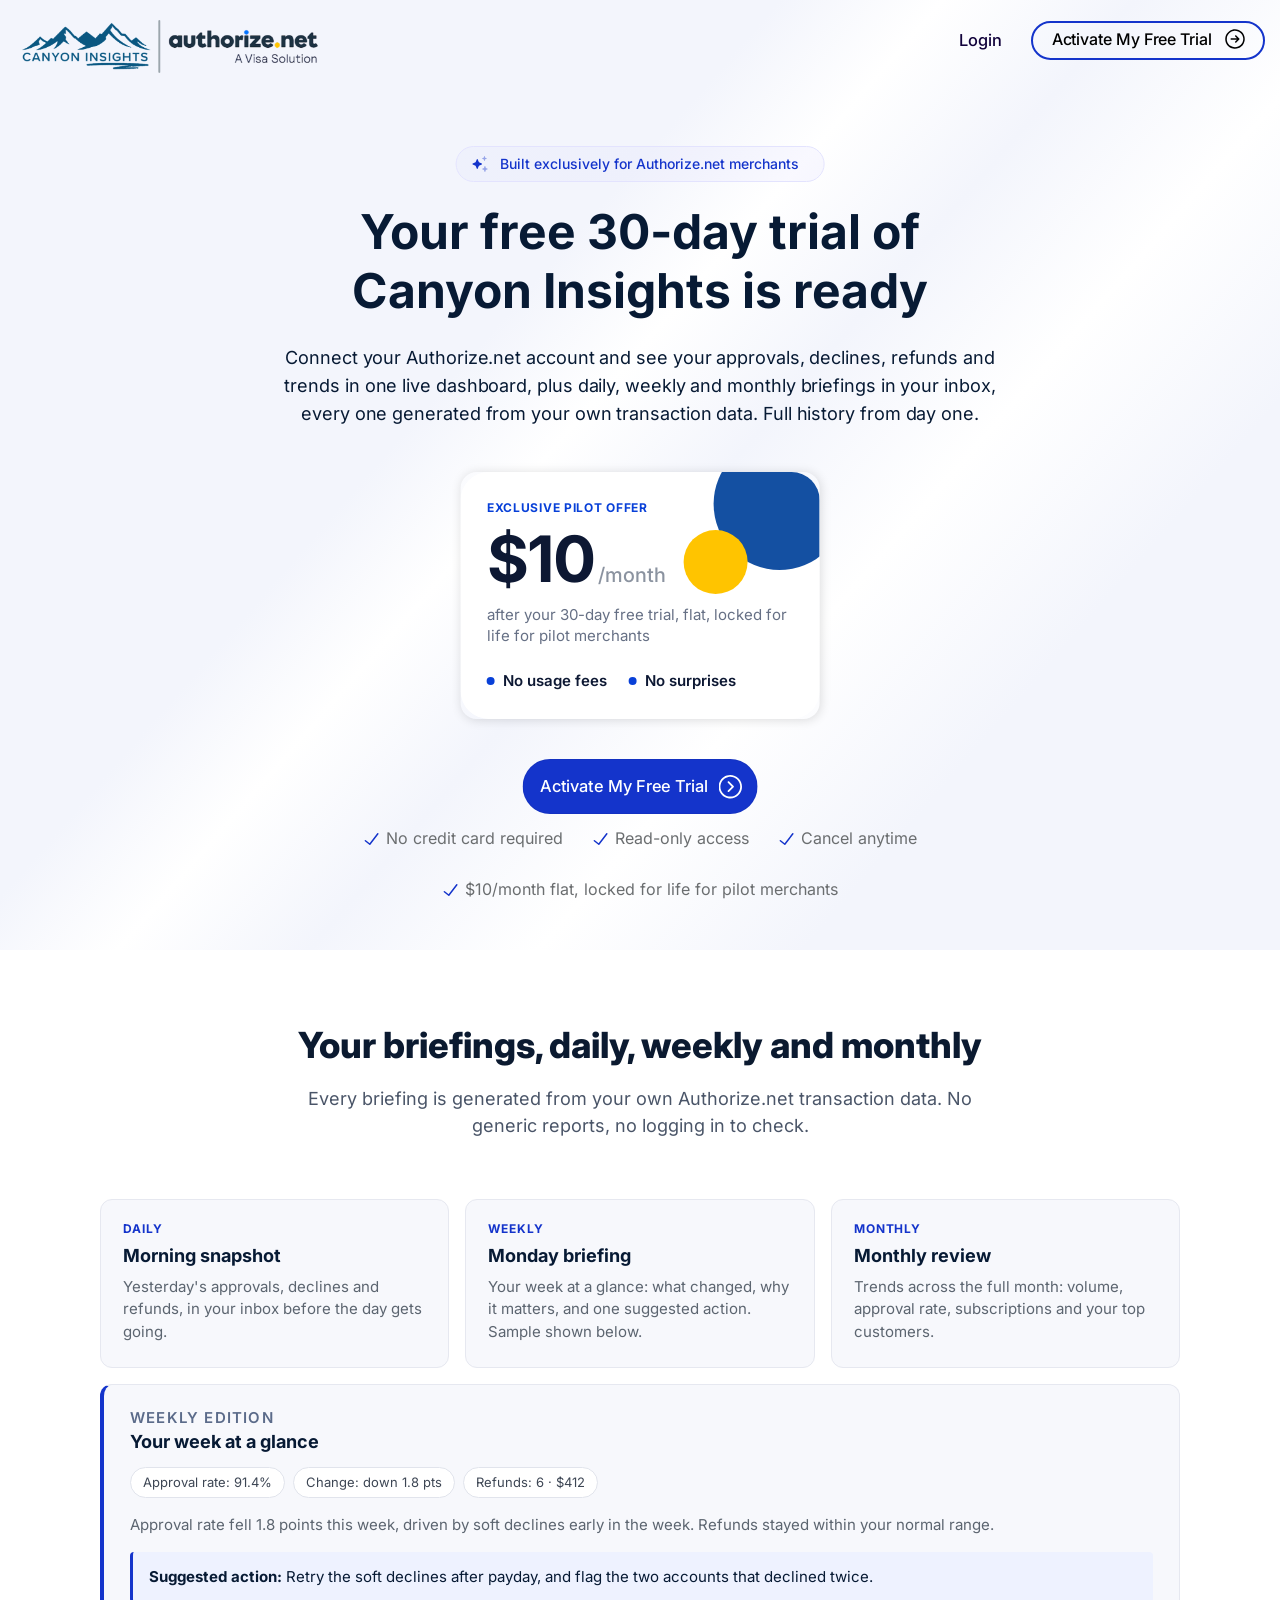
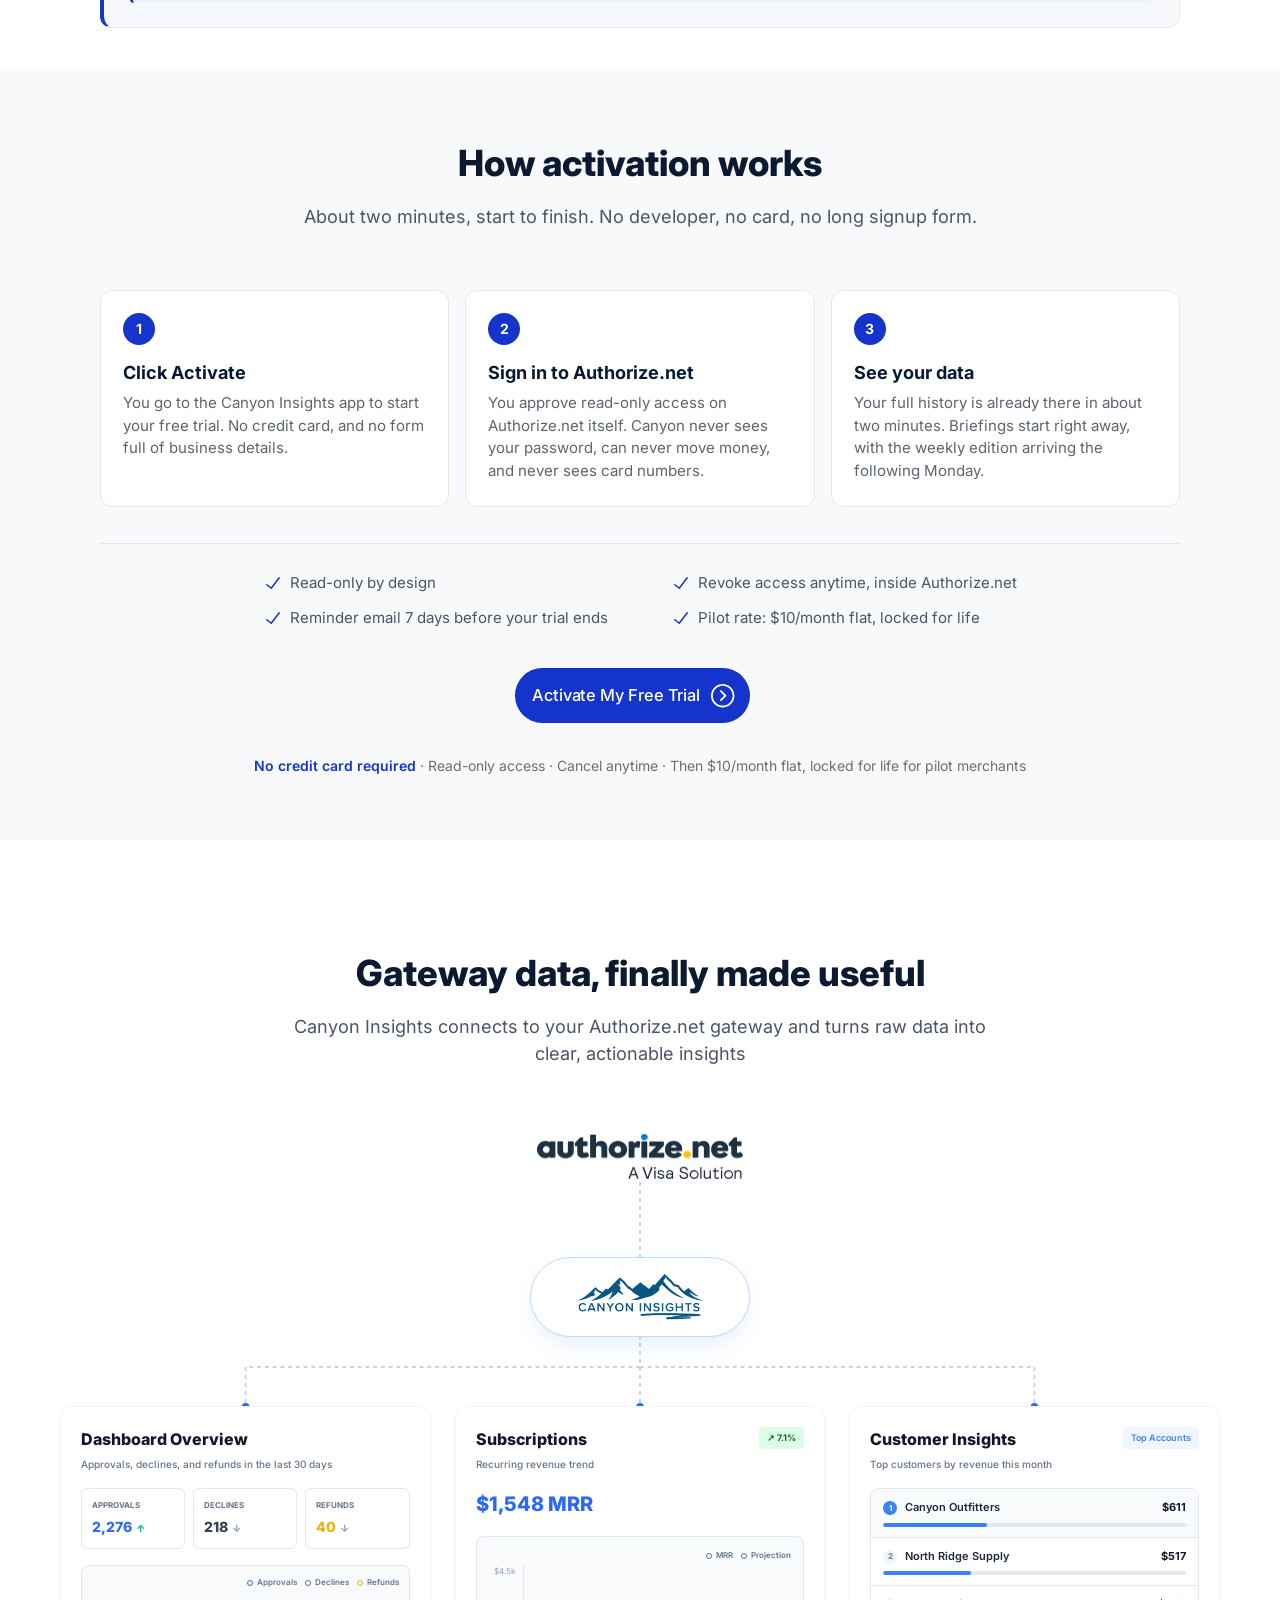
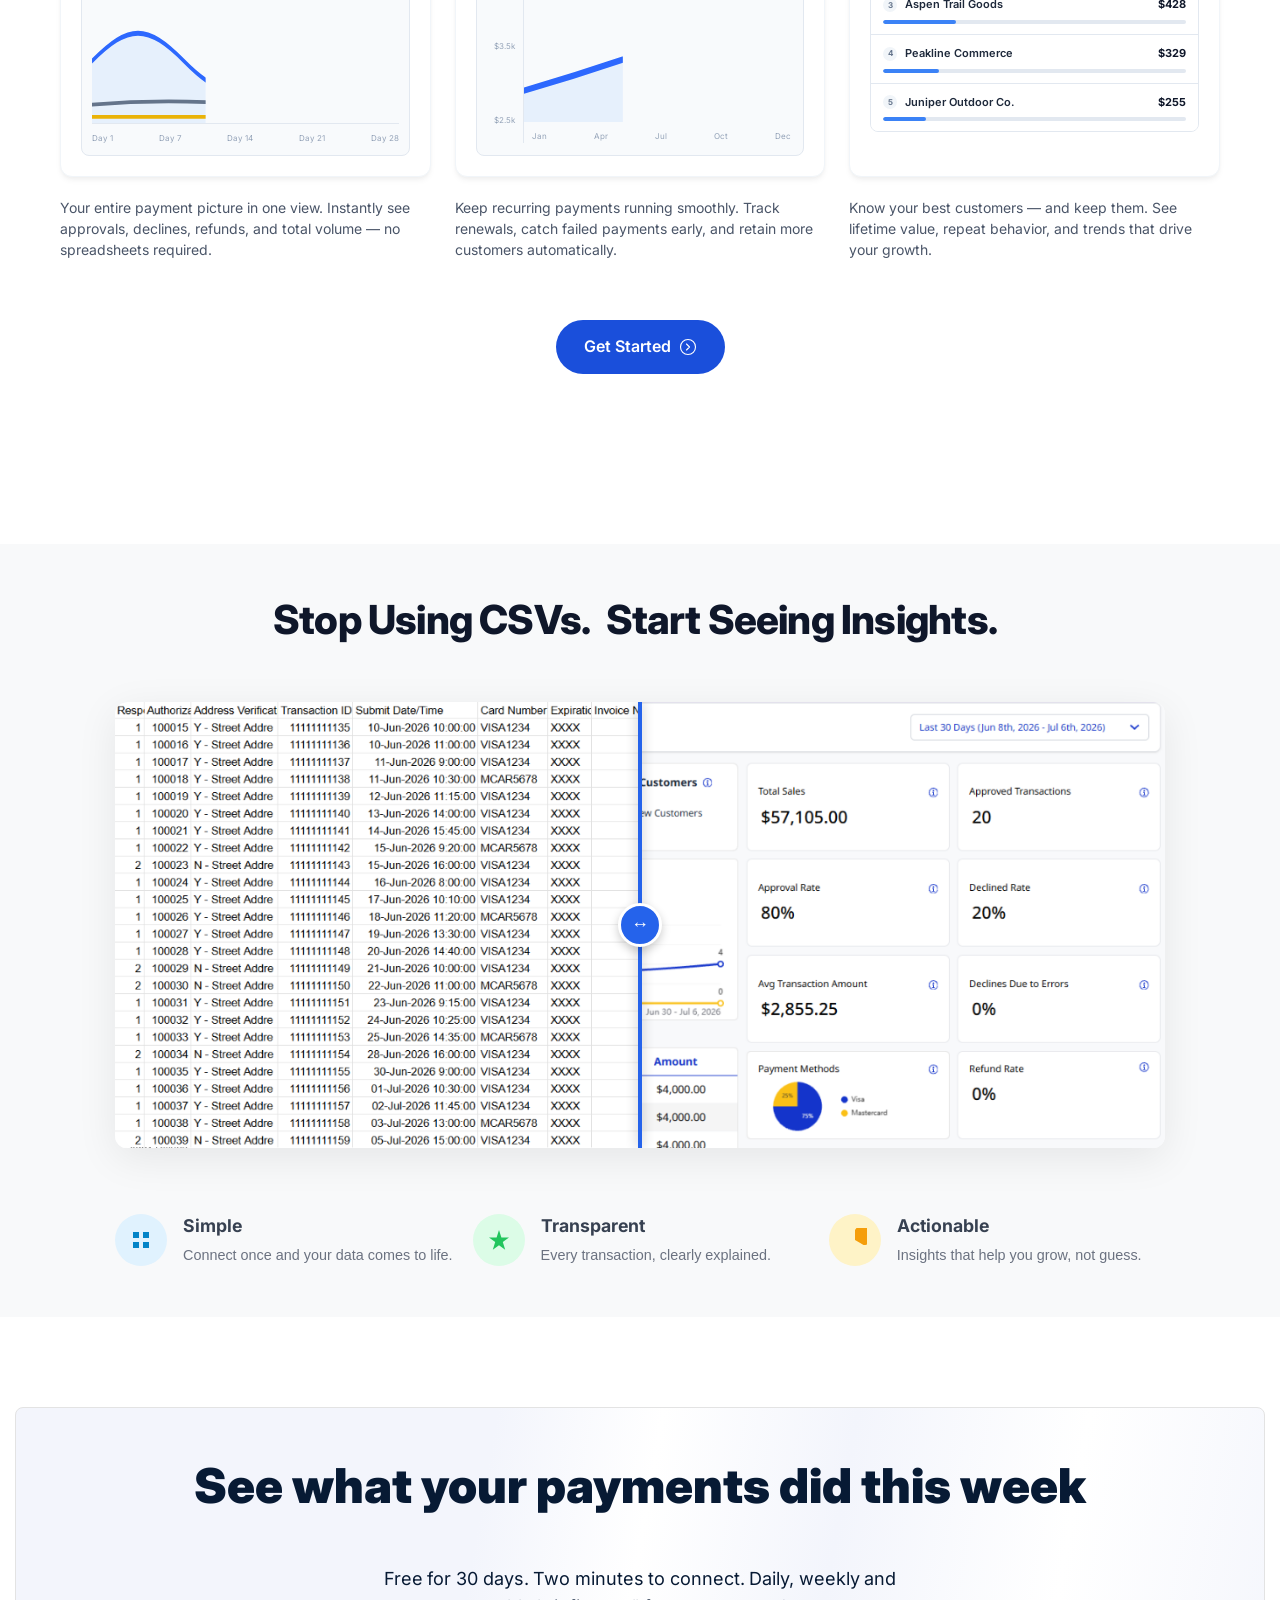
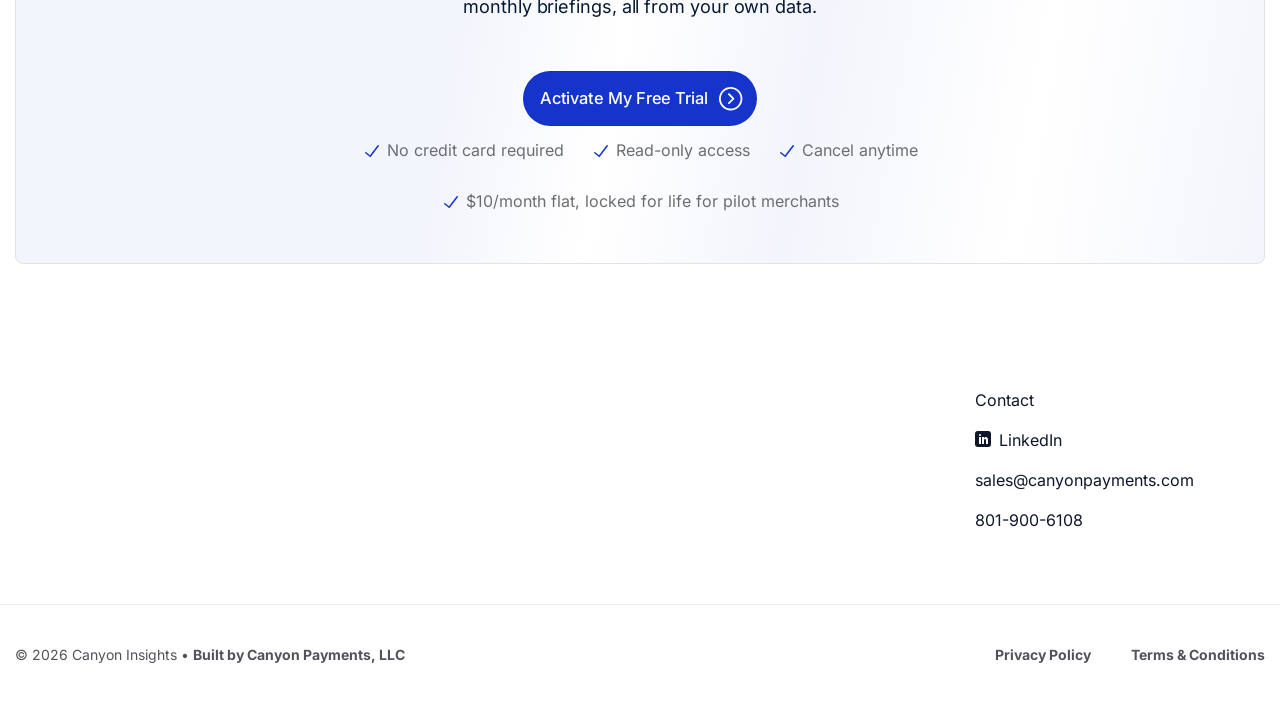
==== commit 7936635d: "Rename the header button to Activate My Free Trial. Co-authored-by: Cursor <cursoragent@cursor.com>" ====
--- a/index.html
+++ b/index.html
@@ -567,7 +567,7 @@
 <li class="html header-button-2">
 	<div class="header-button">
 		<a href="https://authorizenetapp.canyoninsights.com/register?source=authorize.net&#038;ref=authnet-trial-9f3a2b1c" target="_blank" class="button plain is-outline is-large lowercase" rel="noopener" style="border-radius:99px;">
-		<span>Get Started</span>
+		<span>Activate My Free Trial</span>
 	<i class="icon-angle-right" aria-hidden="true"></i></a>
 	</div>
 </li>
@@ -2130,7 +2130,7 @@
 <li class="html header-button-2">
 	<div class="header-button">
 		<a href="https://authorizenetapp.canyoninsights.com/register?source=authorize.net&#038;ref=authnet-trial-9f3a2b1c" target="_blank" class="button plain is-outline is-large lowercase" rel="noopener" style="border-radius:99px;">
-		<span>Get Started</span>
+		<span>Activate My Free Trial</span>
 	<i class="icon-angle-right" aria-hidden="true"></i></a>
 	</div>
 </li>
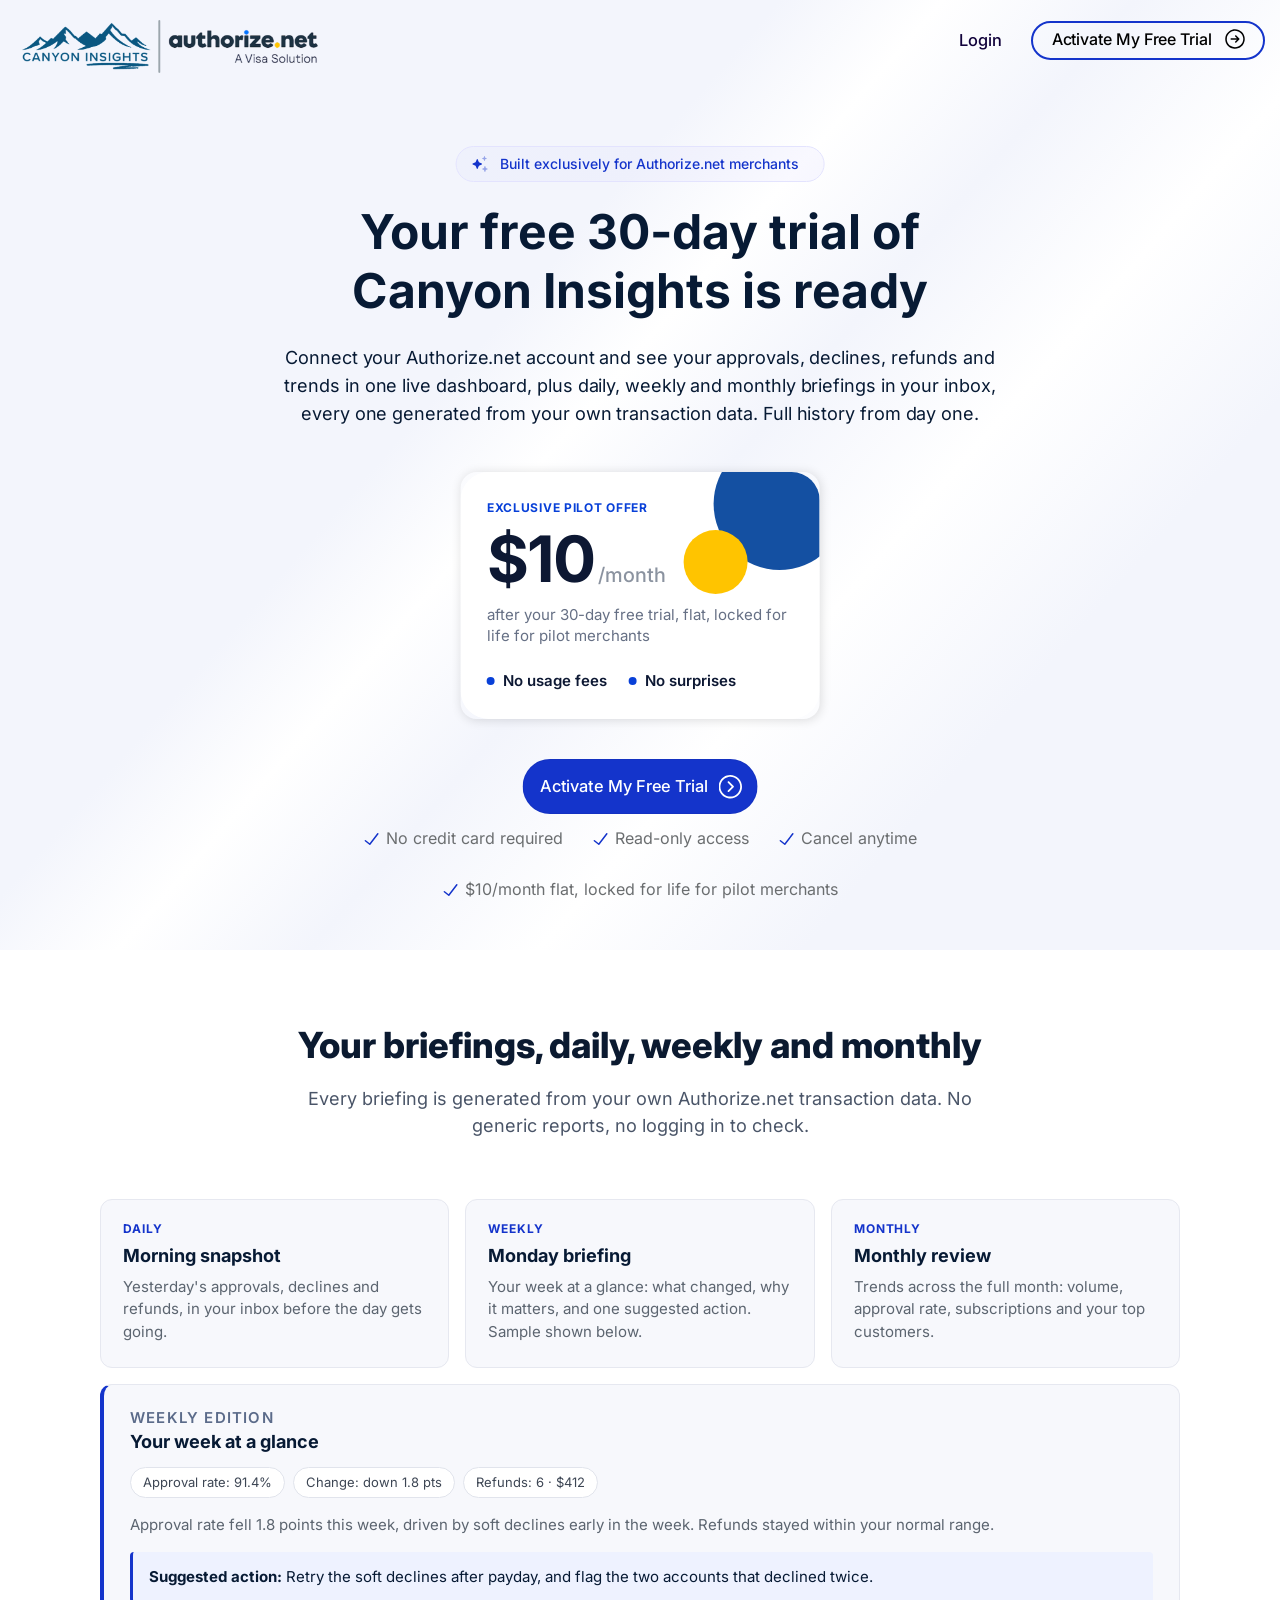
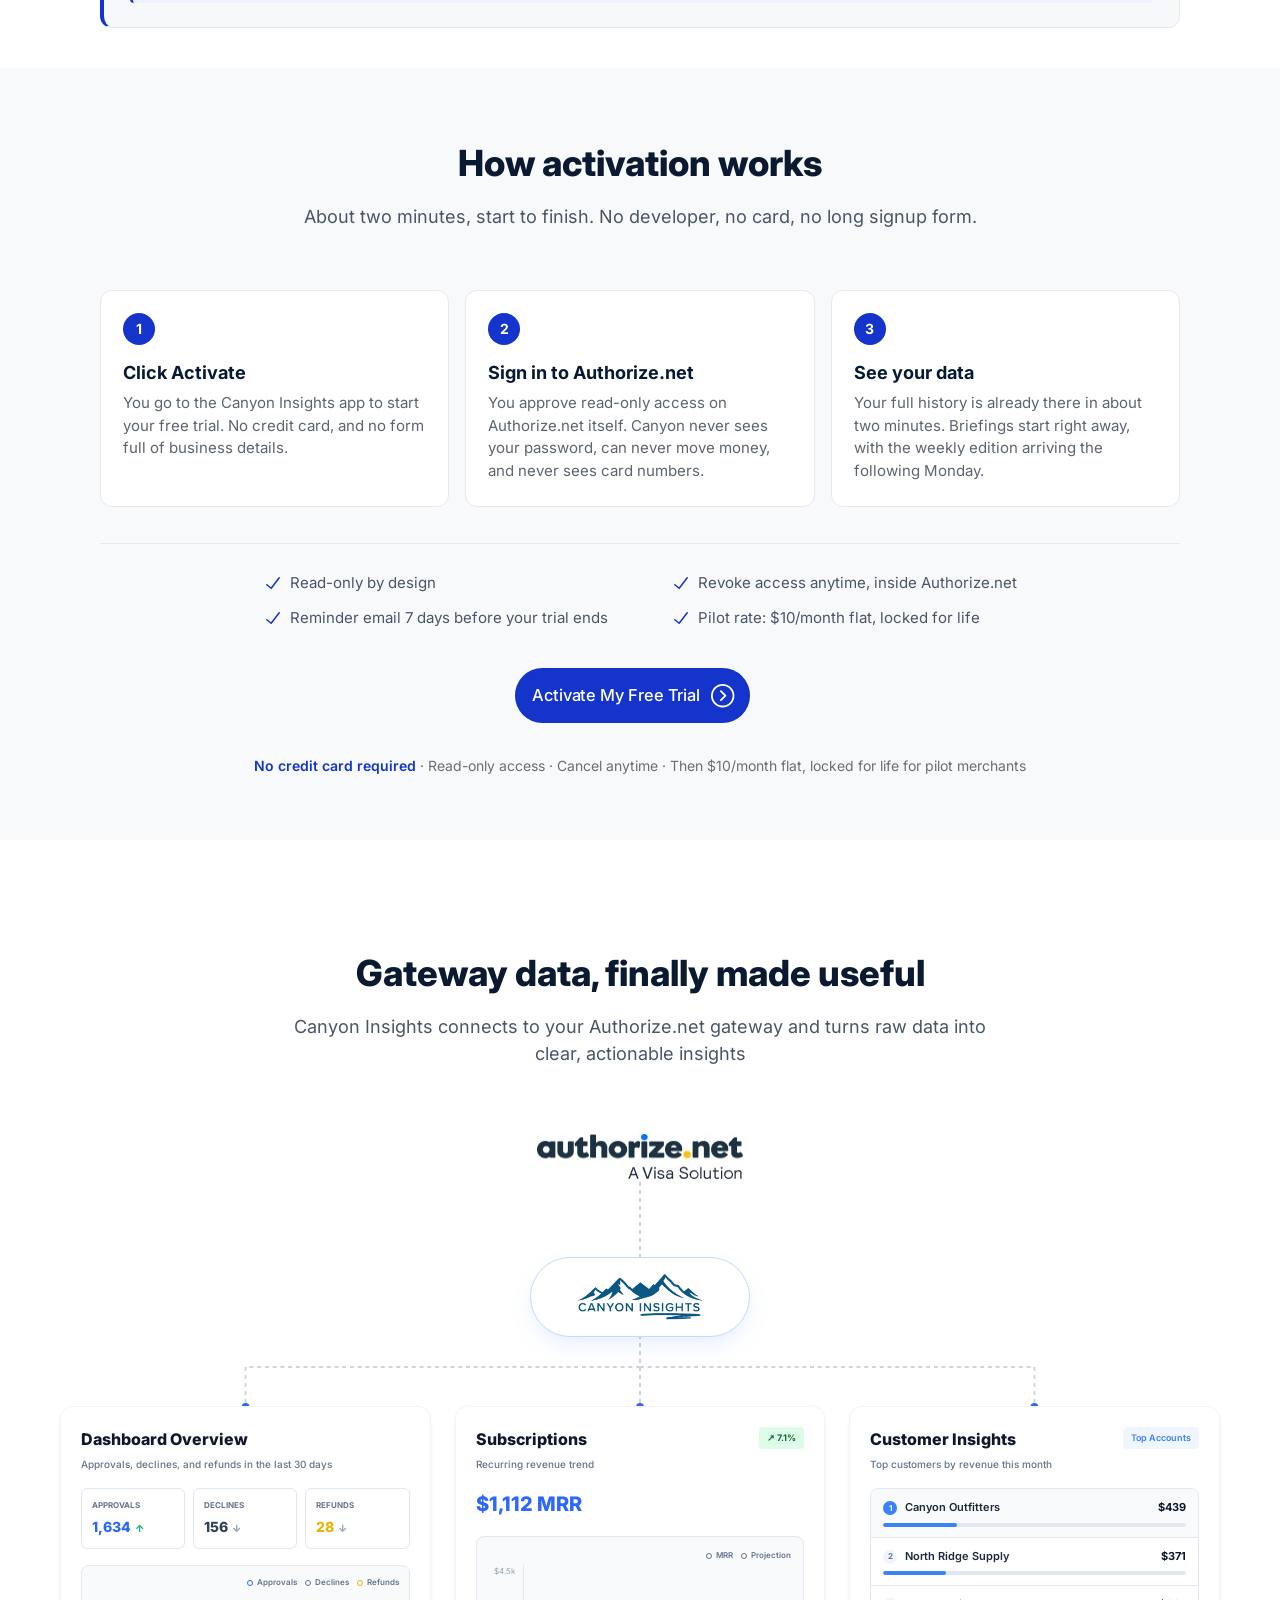
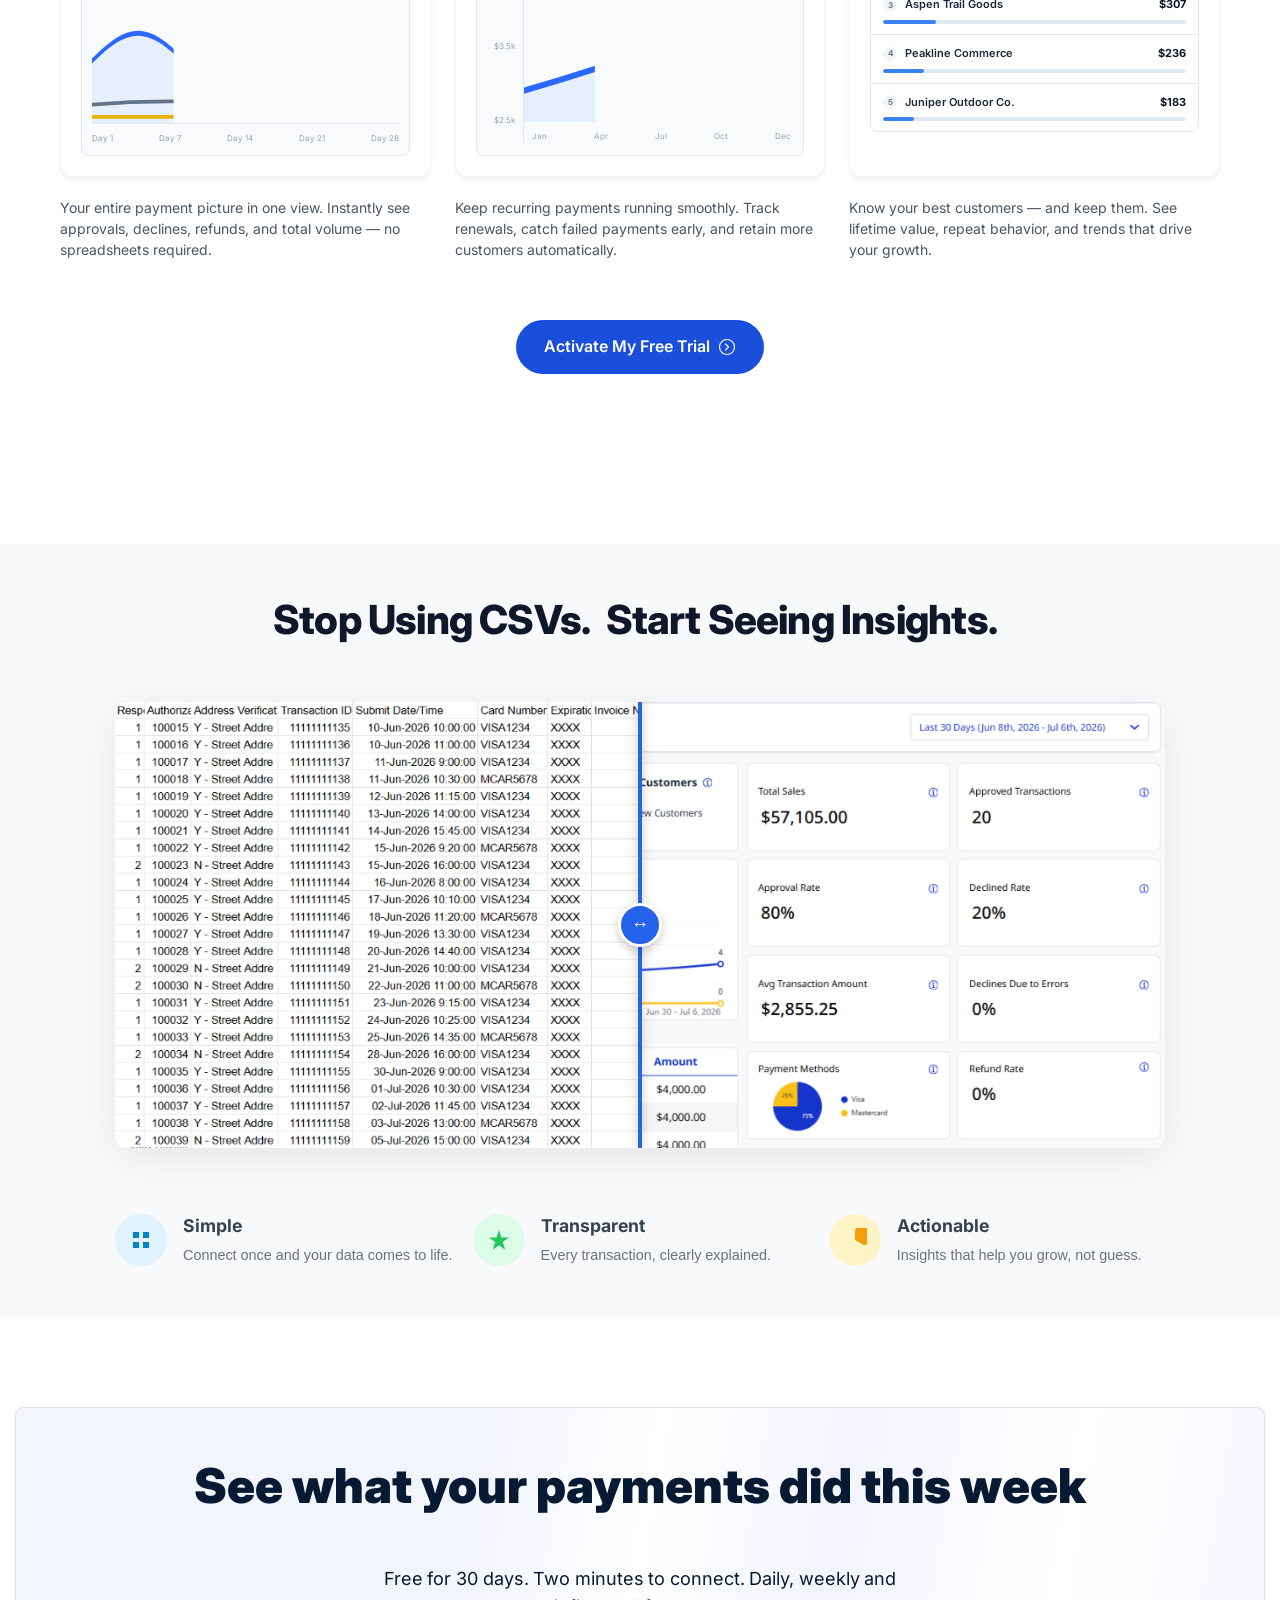
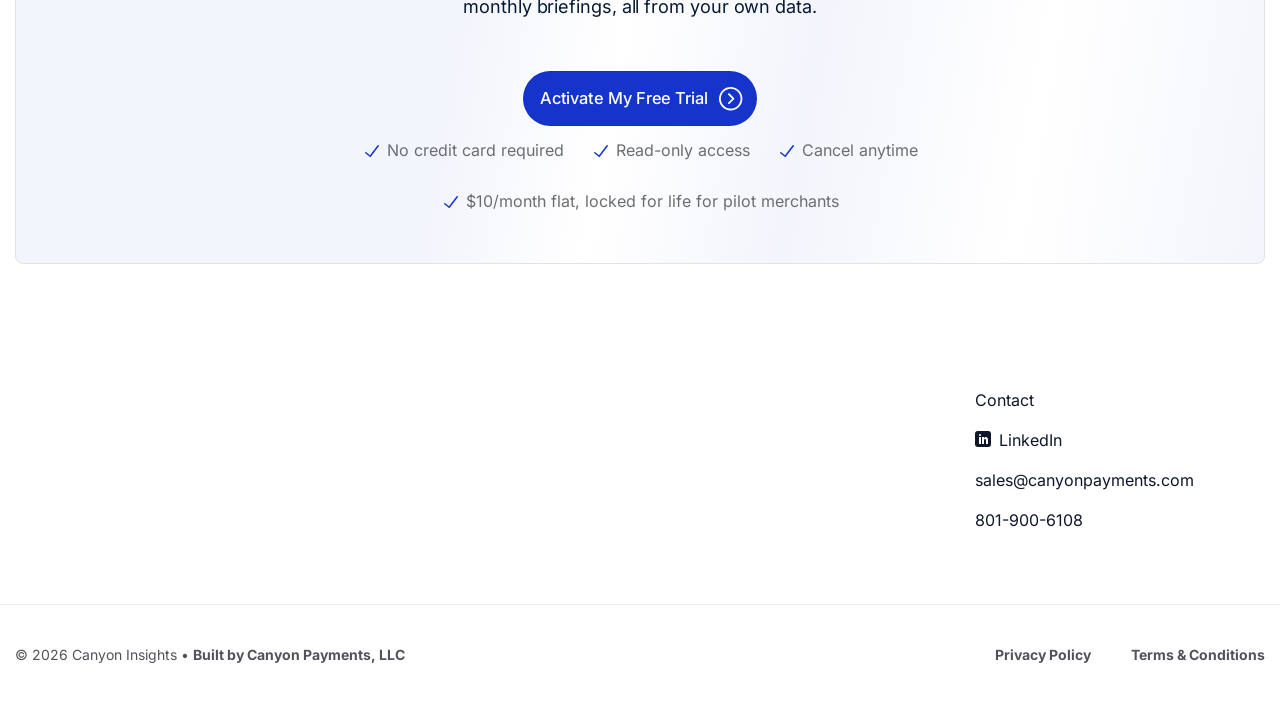
==== commit 1e06c63c: "Rename the dashboard button to Activate My Free Trial. Co-authored-by: Cursor <cursoragent@cursor.co" ====
--- a/index.html
+++ b/index.html
@@ -1395,7 +1395,7 @@
   </div>
 
   <a href="https://authorizenetapp.canyoninsights.com/register?source=authorize.net&ref=authnet-trial-9f3a2b1c" class="cta-btn">
-    Get Started
+    Activate My Free Trial
     <svg viewBox="0 0 24 24" fill="none" xmlns="http://www.w3.org/2000/svg">
       <circle cx="12" cy="12" r="10" fill="transparent" stroke="white" stroke-width="1.5"/>
       <path d="M10 8L14 12L10 16" stroke="white" stroke-width="1.5" stroke-linecap="round" stroke-linejoin="round"/>
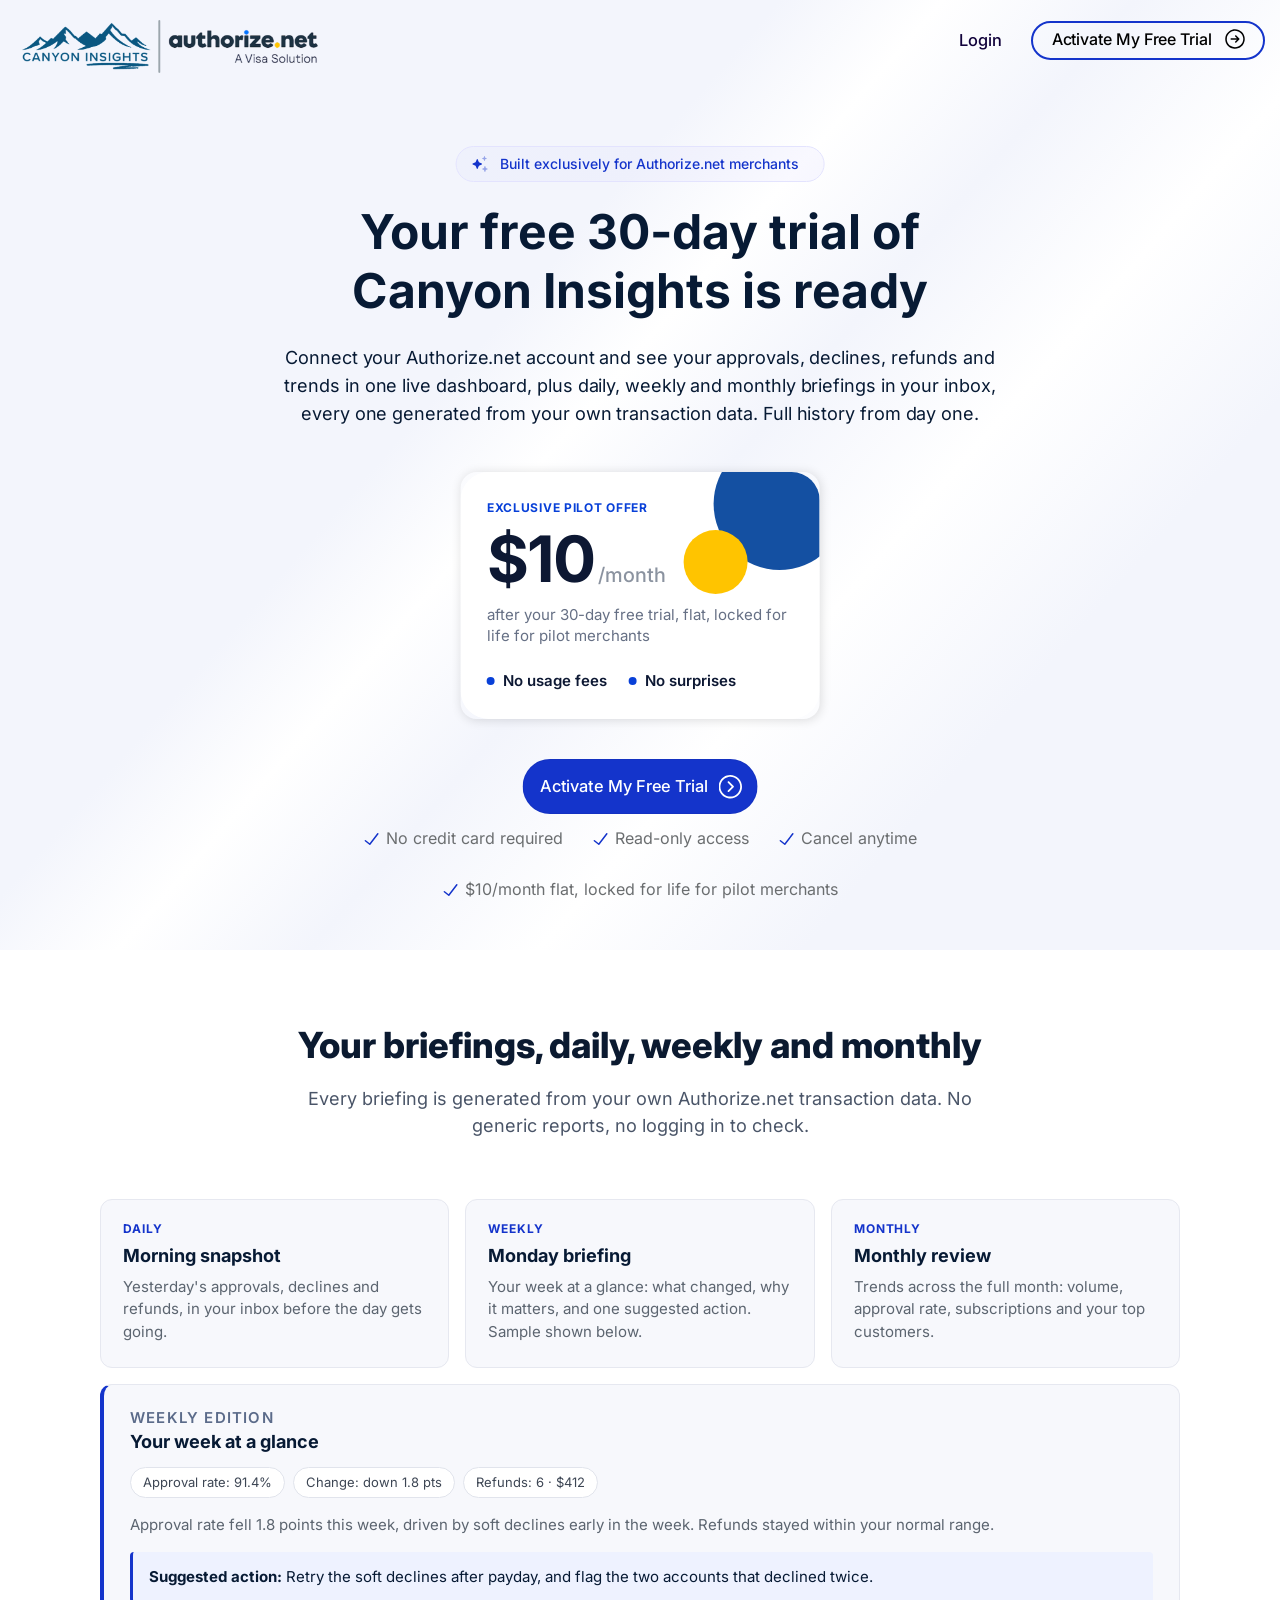
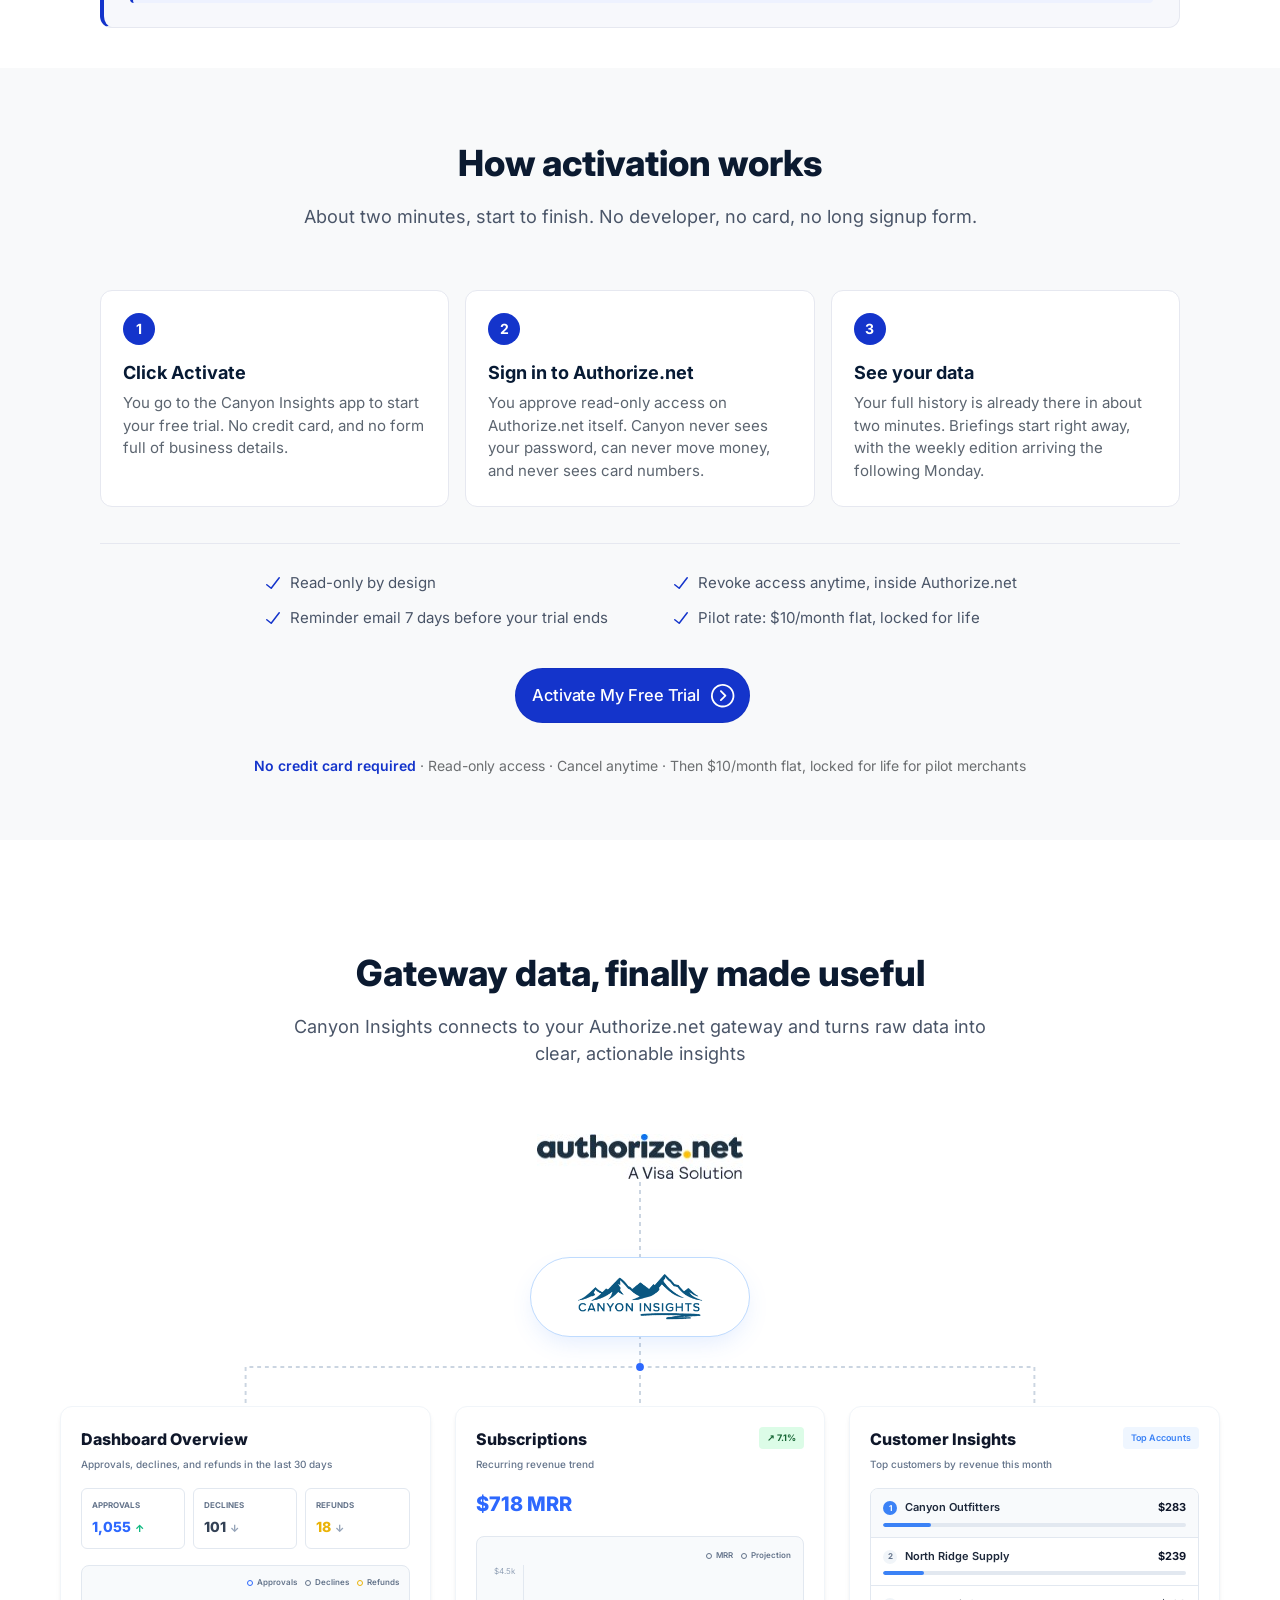
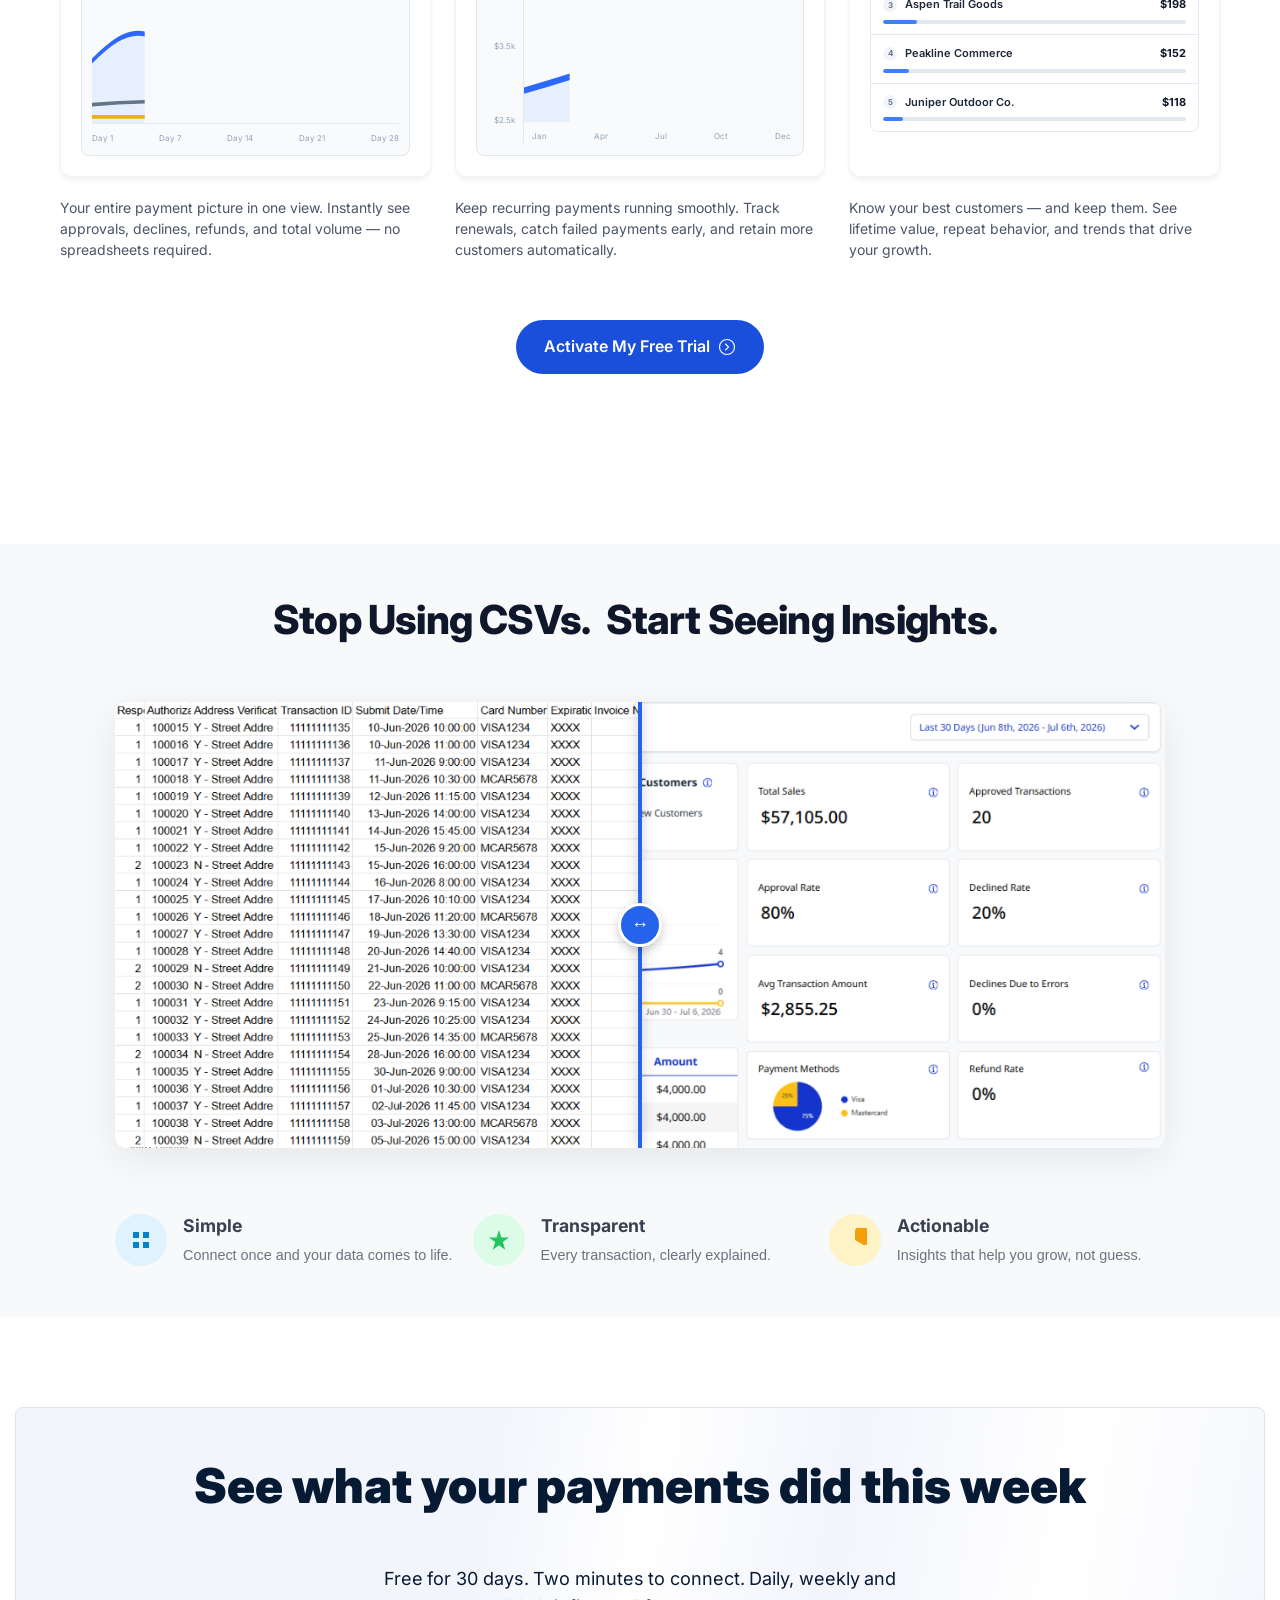
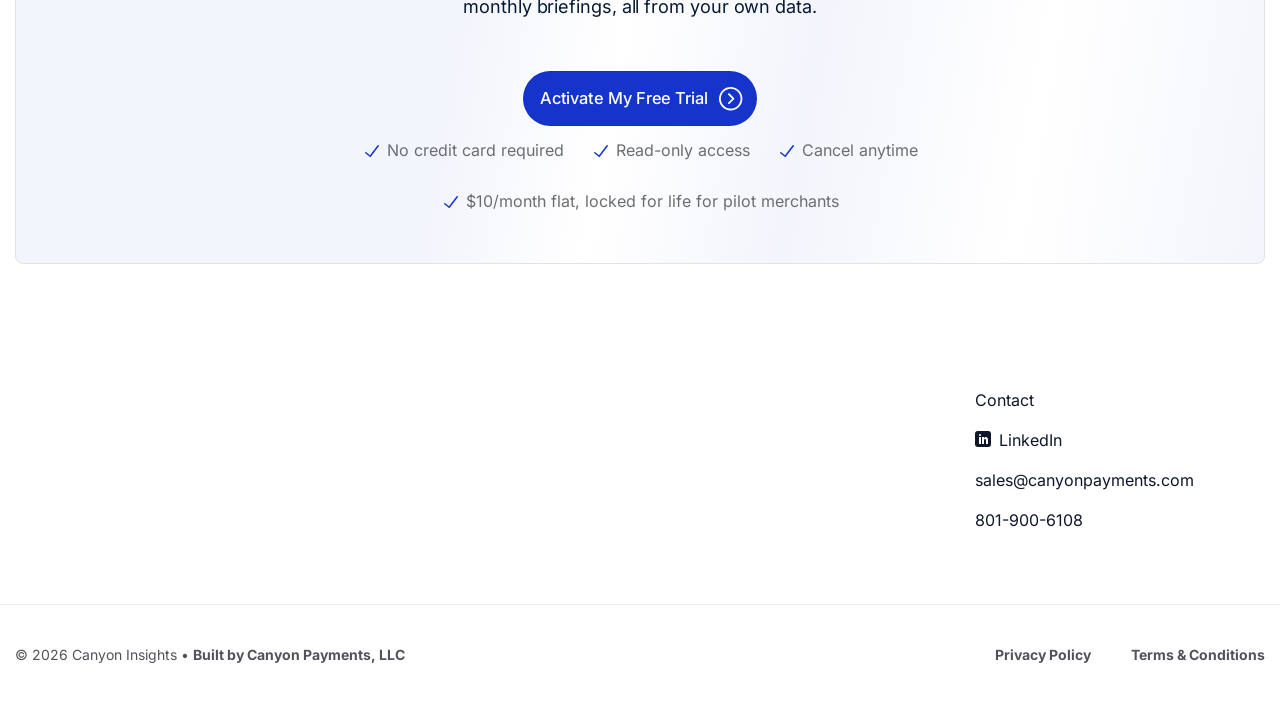
==== commit c9282c76: "Load a fresh stylesheet so the header arrow turns white on hover. Co-authored-by: Cursor <cursoragen" ====
--- a/index.html
+++ b/index.html
@@ -79,7 +79,7 @@
 			}
 /*# sourceURL=flatsome-main-inline-css */
 </style>
-<link rel='stylesheet' id='flatsome-style-css' href='/wp-content/themes/flatsome-child/style.css?ver=3.0' media='all' />
+<link rel='stylesheet' id='flatsome-style-css' href='/wp-content/themes/flatsome-child/style.css?ver=3.1' media='all' />
 <script id="jquery-core-js" src="/wp-includes/js/jquery/jquery.min.js?ver=3.7.1"></script>
 <script id="jquery-migrate-js" src="/wp-includes/js/jquery/jquery-migrate.min.js?ver=3.4.1"></script>
 <link rel="https://api.w.org/" href="/wp-json/" /><link rel="alternate" title="JSON" type="application/json" href="/wp-json/wp/v2/pages/7" /><link rel="EditURI" type="application/rsd+xml" title="RSD" href="/xmlrpc.php?rsd" />
--- a/wp-content/themes/flatsome-child/style.css
+++ b/wp-content/themes/flatsome-child/style.css
@@ -325,6 +325,10 @@
     background-repeat: no-repeat;
 }
 
+.header-button .plain.is-outline:hover .icon-angle-right::before {
+    filter: brightness(0) invert(1);
+}
+
 .icon-flickr::before {
     content: "";
     display: inline-block;
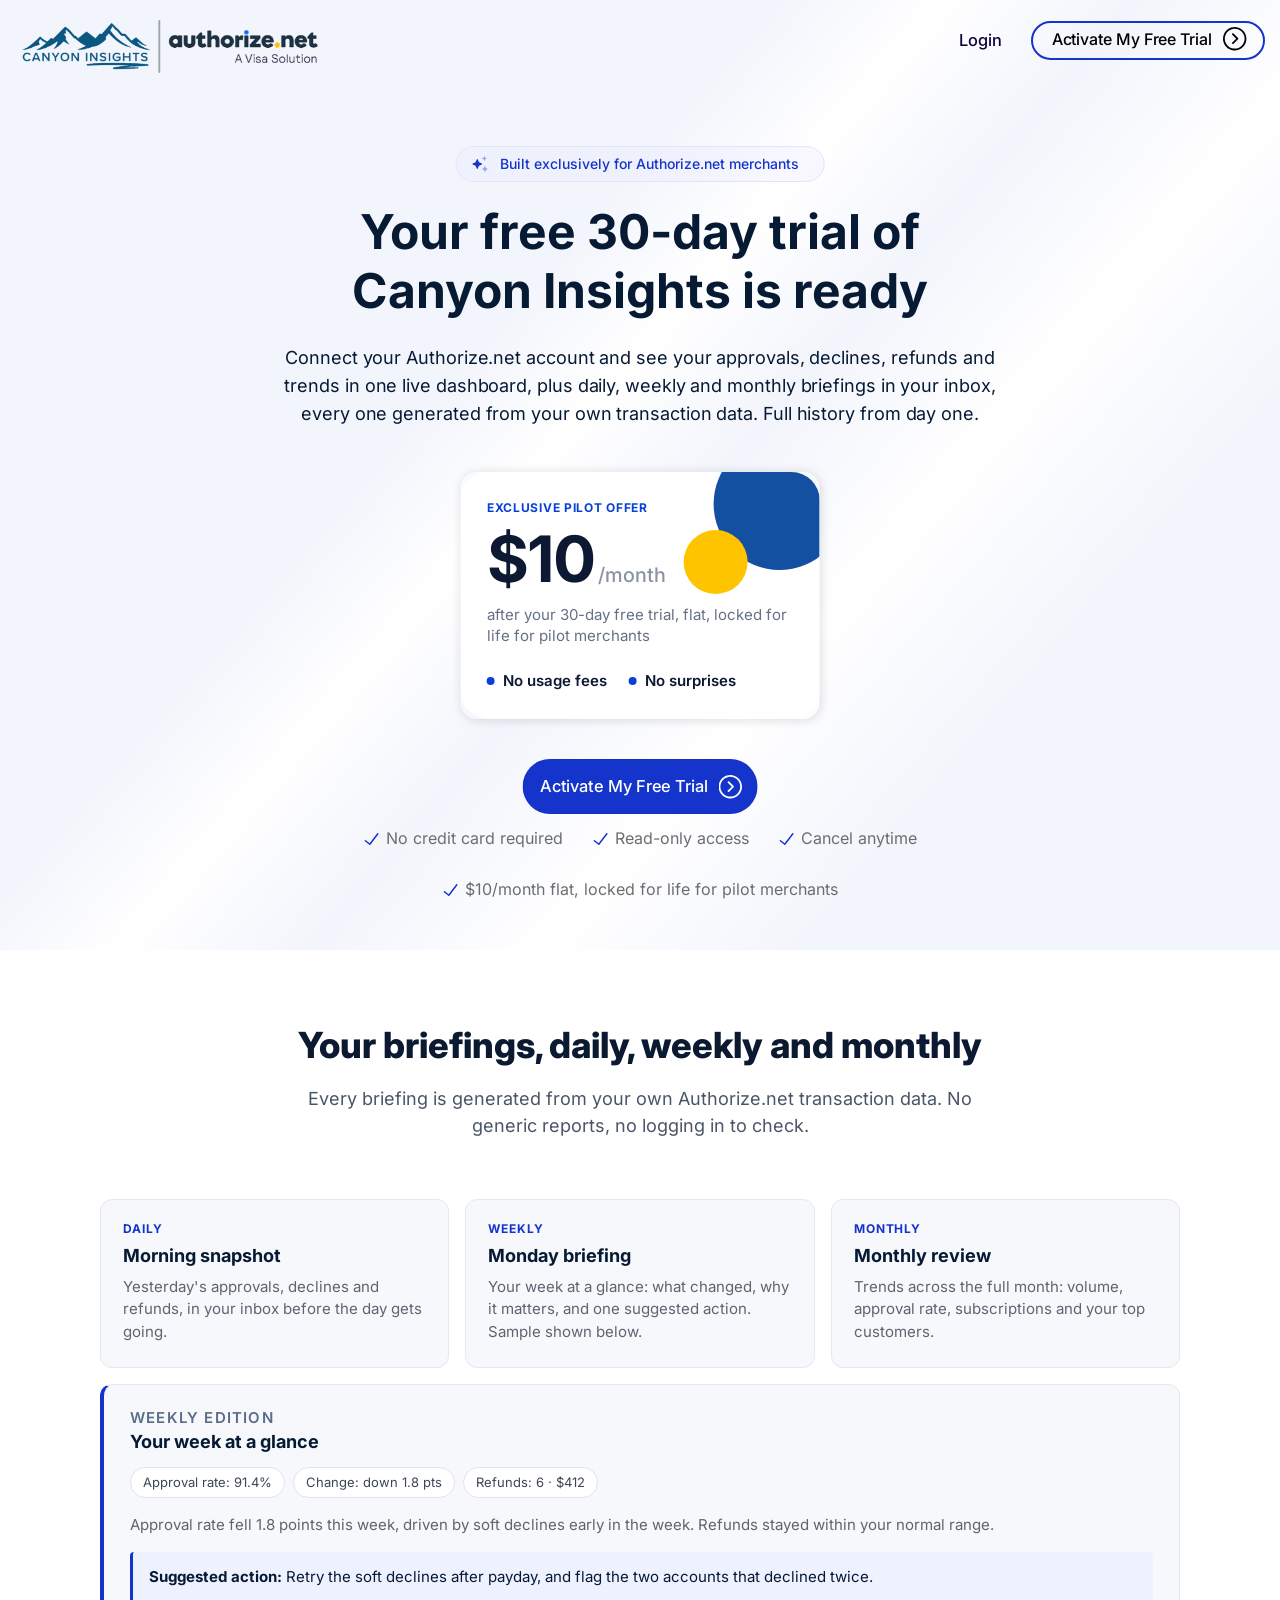
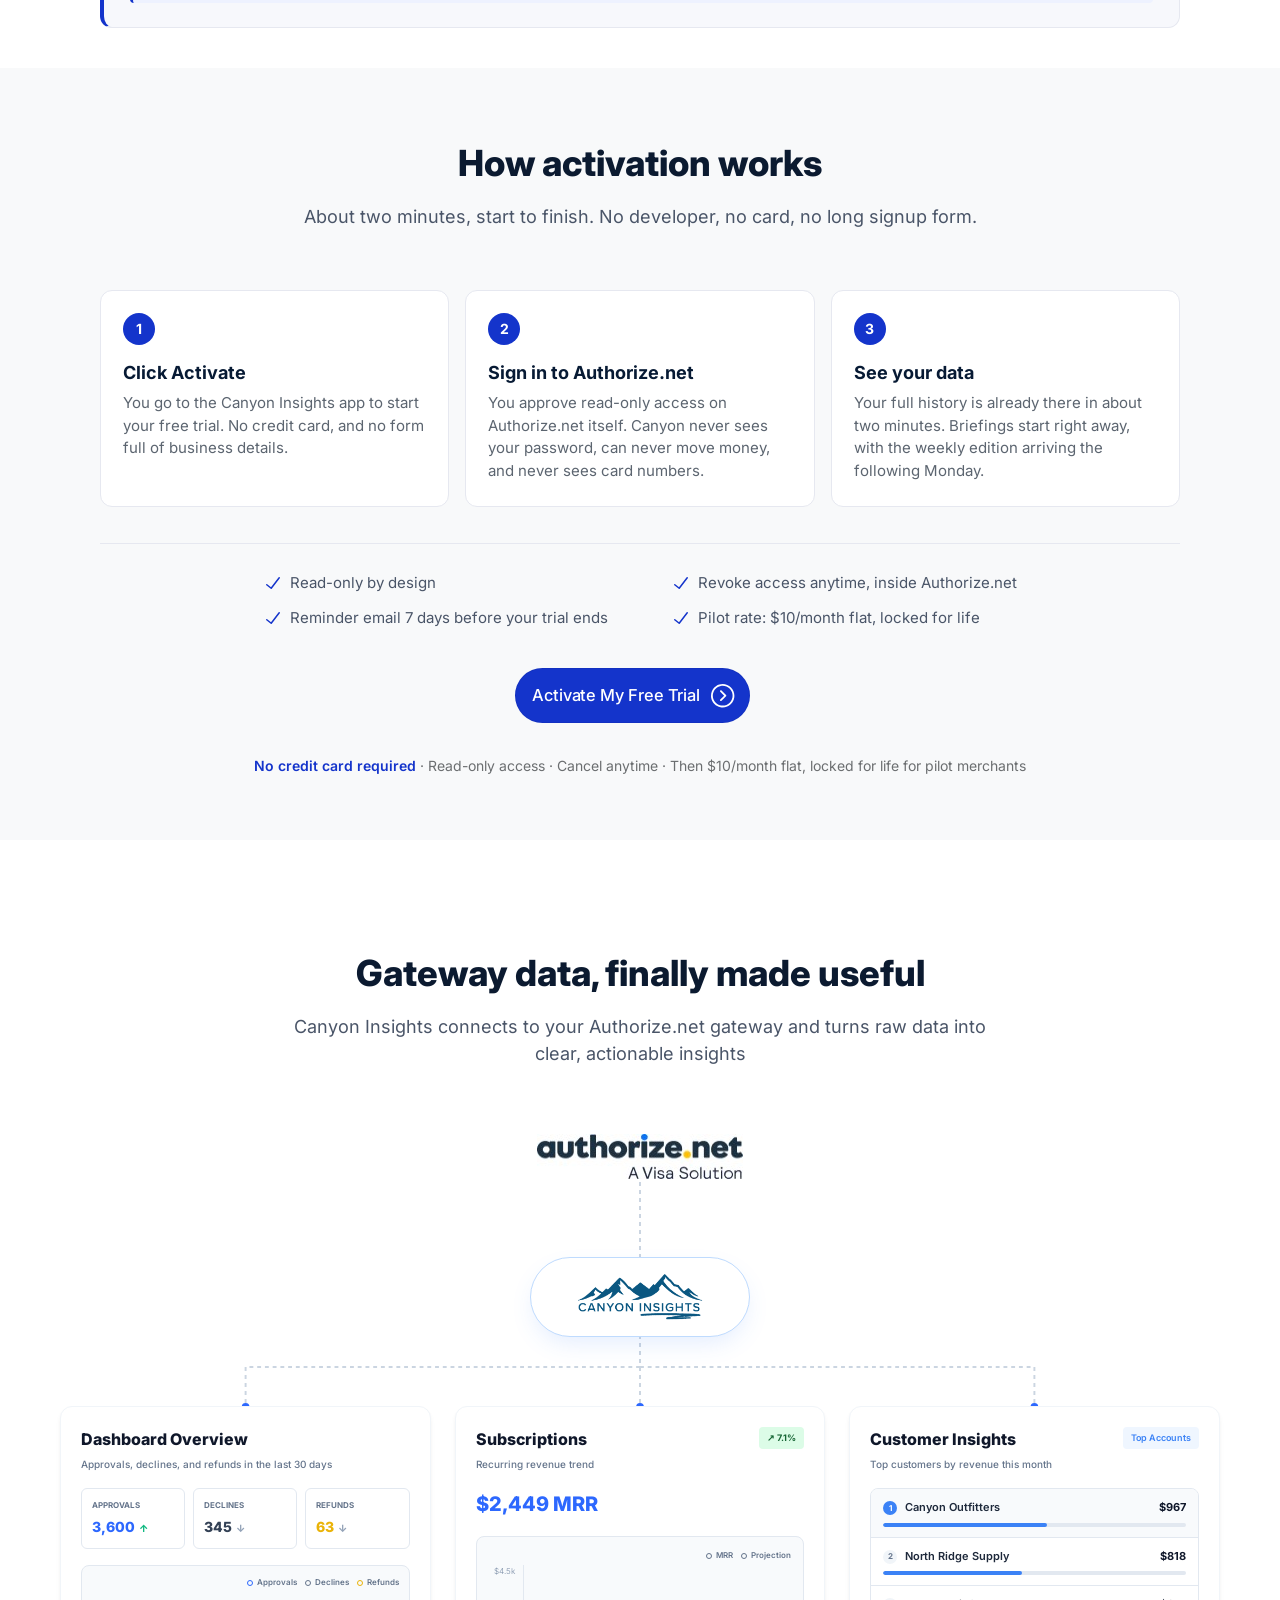
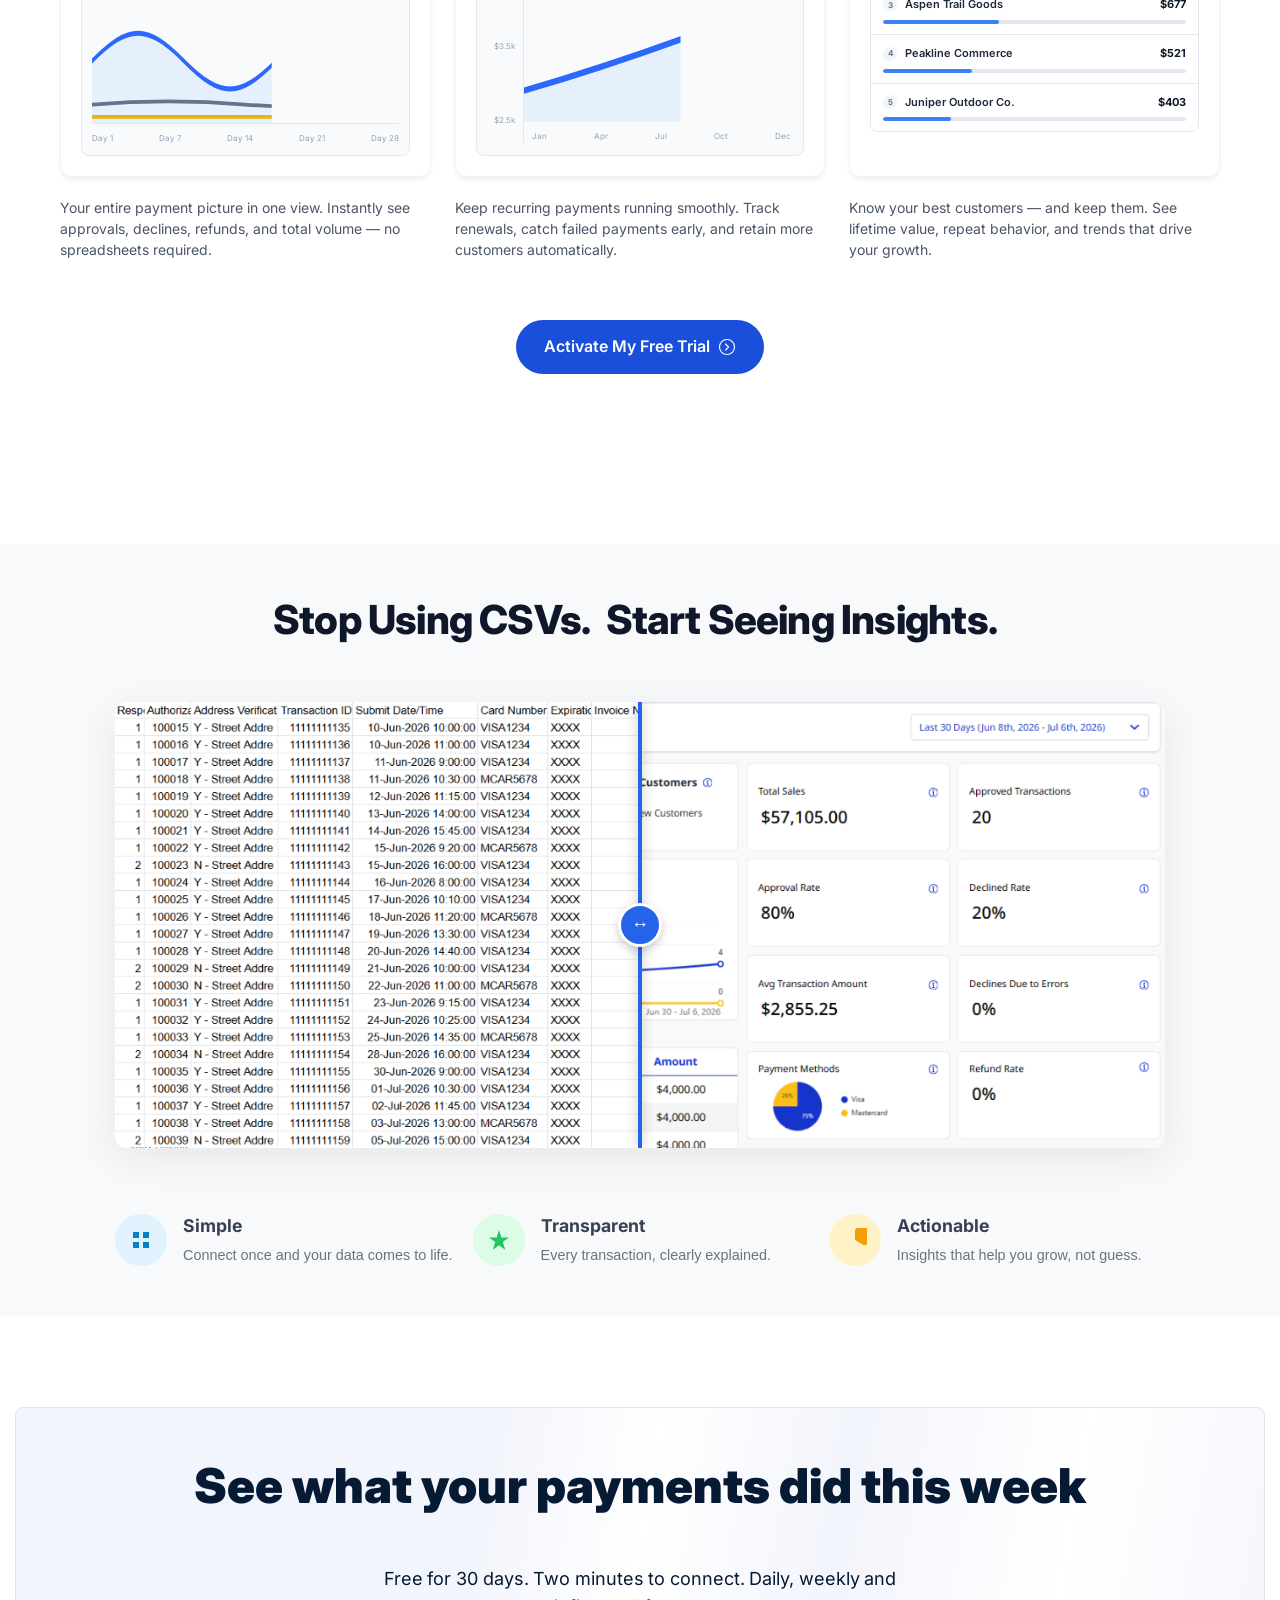
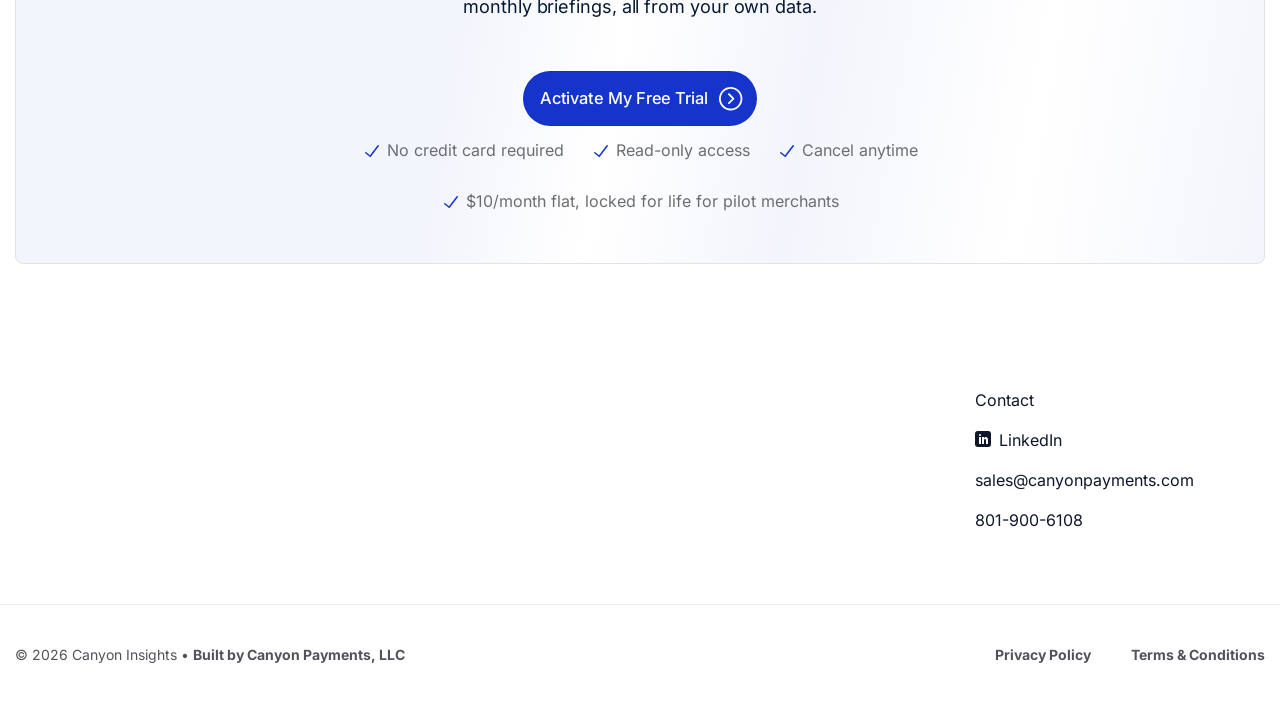
==== commit 37c3fdc6: "Use the hero arrow on the header trial button. Co-authored-by: Cursor <cursoragent@cursor.com>" ====
--- a/index.html
+++ b/index.html
@@ -79,7 +79,7 @@
 			}
 /*# sourceURL=flatsome-main-inline-css */
 </style>
-<link rel='stylesheet' id='flatsome-style-css' href='/wp-content/themes/flatsome-child/style.css?ver=3.1' media='all' />
+<link rel='stylesheet' id='flatsome-style-css' href='/wp-content/themes/flatsome-child/style.css?ver=3.2' media='all' />
 <script id="jquery-core-js" src="/wp-includes/js/jquery/jquery.min.js?ver=3.7.1"></script>
 <script id="jquery-migrate-js" src="/wp-includes/js/jquery/jquery-migrate.min.js?ver=3.4.1"></script>
 <link rel="https://api.w.org/" href="/wp-json/" /><link rel="alternate" title="JSON" type="application/json" href="/wp-json/wp/v2/pages/7" /><link rel="EditURI" type="application/rsd+xml" title="RSD" href="/xmlrpc.php?rsd" />
@@ -568,7 +568,7 @@
 	<div class="header-button">
 		<a href="https://authorizenetapp.canyoninsights.com/register?source=authorize.net&#038;ref=authnet-trial-9f3a2b1c" target="_blank" class="button plain is-outline is-large lowercase" rel="noopener" style="border-radius:99px;">
 		<span>Activate My Free Trial</span>
-	<i class="icon-angle-right" aria-hidden="true"></i></a>
+	<i class="icon-flickr" aria-hidden="true"></i></a>
 	</div>
 </li>
             </ul>
@@ -2131,7 +2131,7 @@
 	<div class="header-button">
 		<a href="https://authorizenetapp.canyoninsights.com/register?source=authorize.net&#038;ref=authnet-trial-9f3a2b1c" target="_blank" class="button plain is-outline is-large lowercase" rel="noopener" style="border-radius:99px;">
 		<span>Activate My Free Trial</span>
-	<i class="icon-angle-right" aria-hidden="true"></i></a>
+	<i class="icon-flickr" aria-hidden="true"></i></a>
 	</div>
 </li>
 			</ul>
--- a/wp-content/themes/flatsome-child/style.css
+++ b/wp-content/themes/flatsome-child/style.css
@@ -325,8 +325,12 @@
     background-repeat: no-repeat;
 }
 
-.header-button .plain.is-outline:hover .icon-angle-right::before {
-    filter: brightness(0) invert(1);
+.header-button .icon-flickr::before {
+    filter: brightness(0);
+}
+
+.header-button .plain.is-outline:hover .icon-flickr::before {
+    filter: none;
 }
 
 .icon-flickr::before {
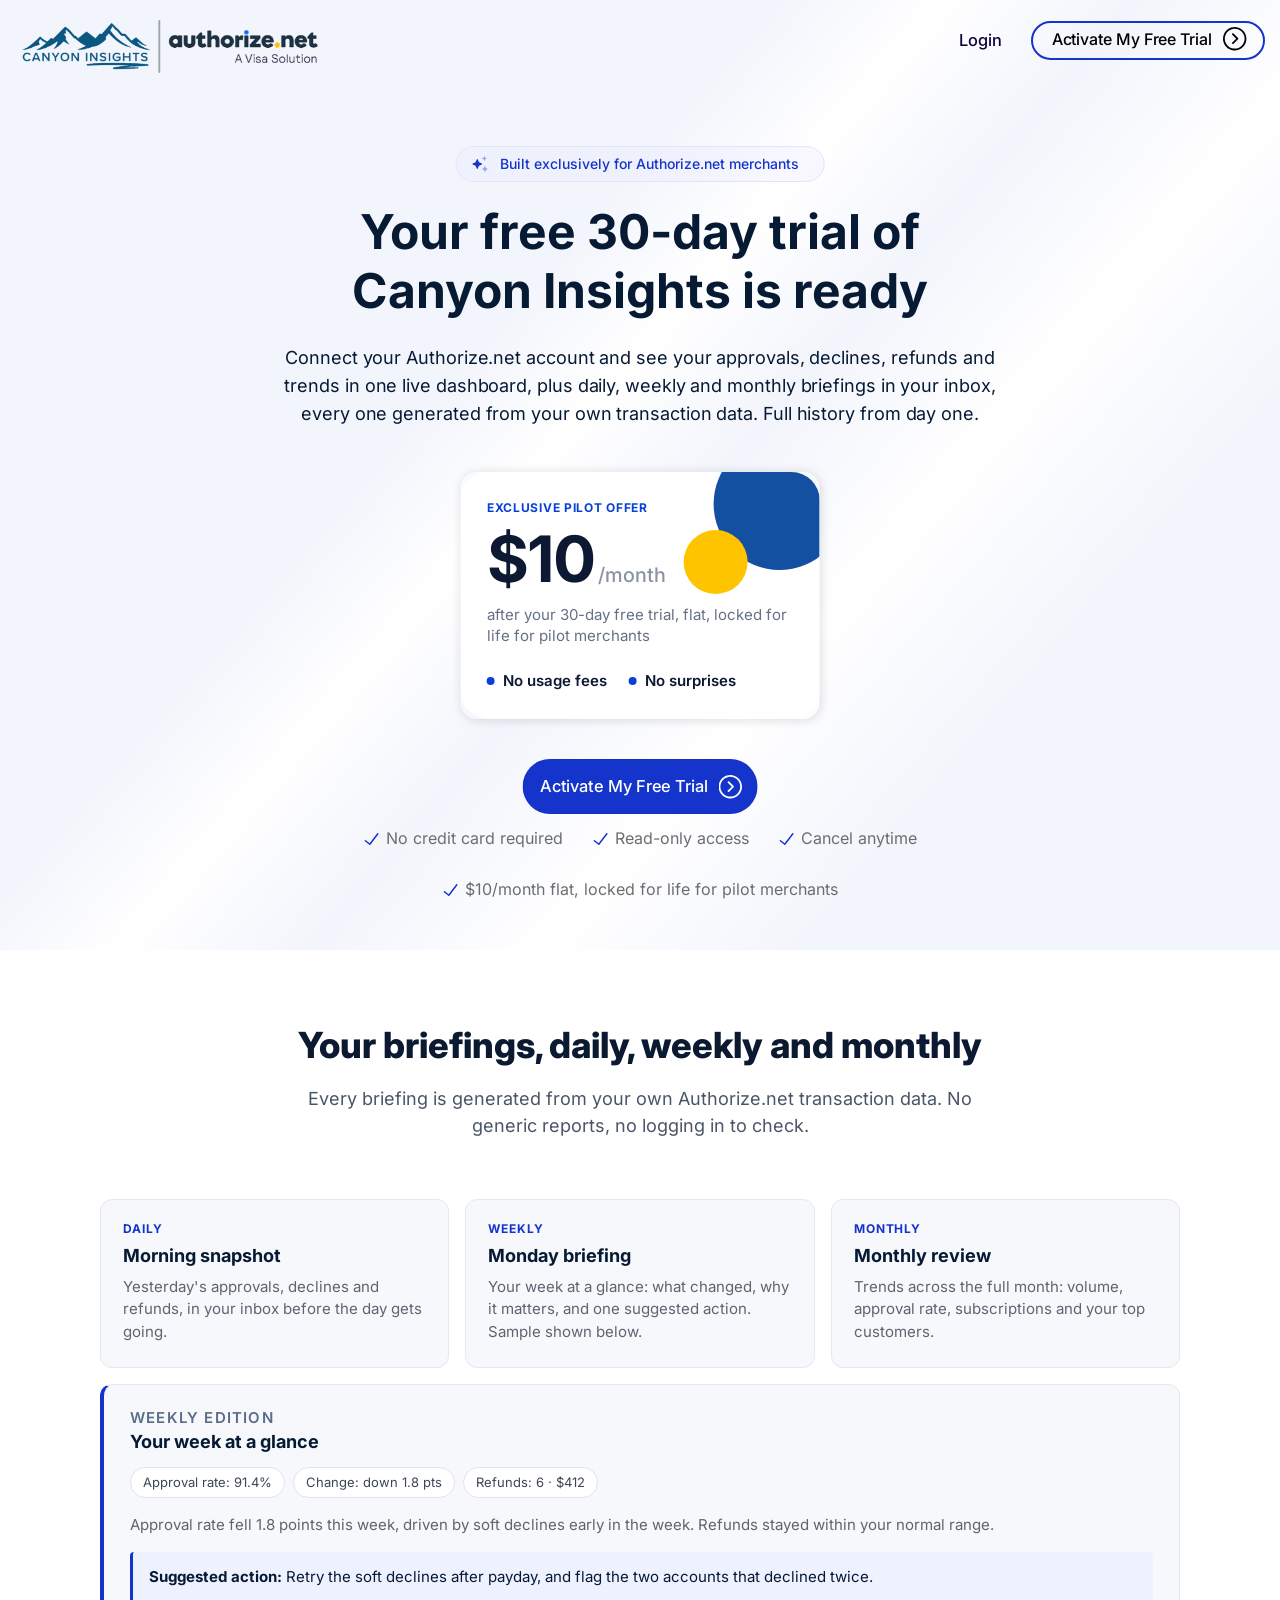
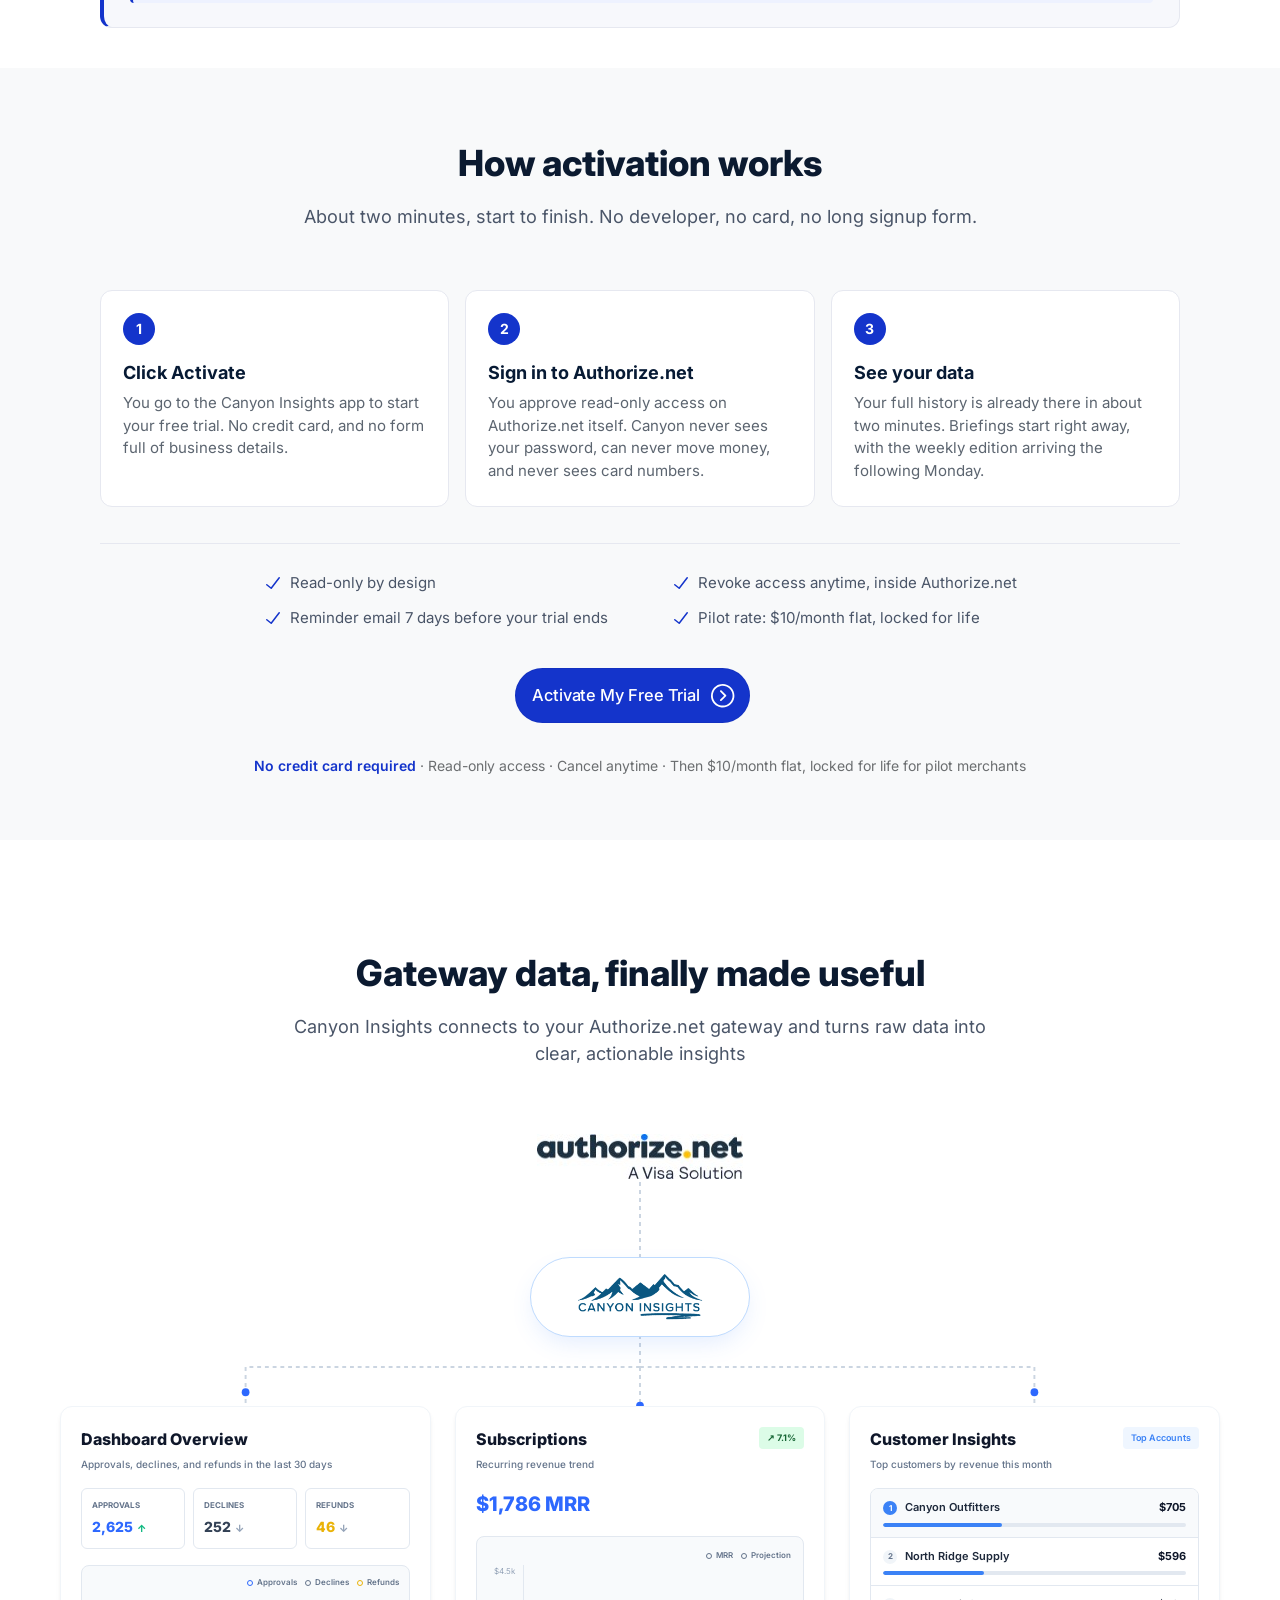
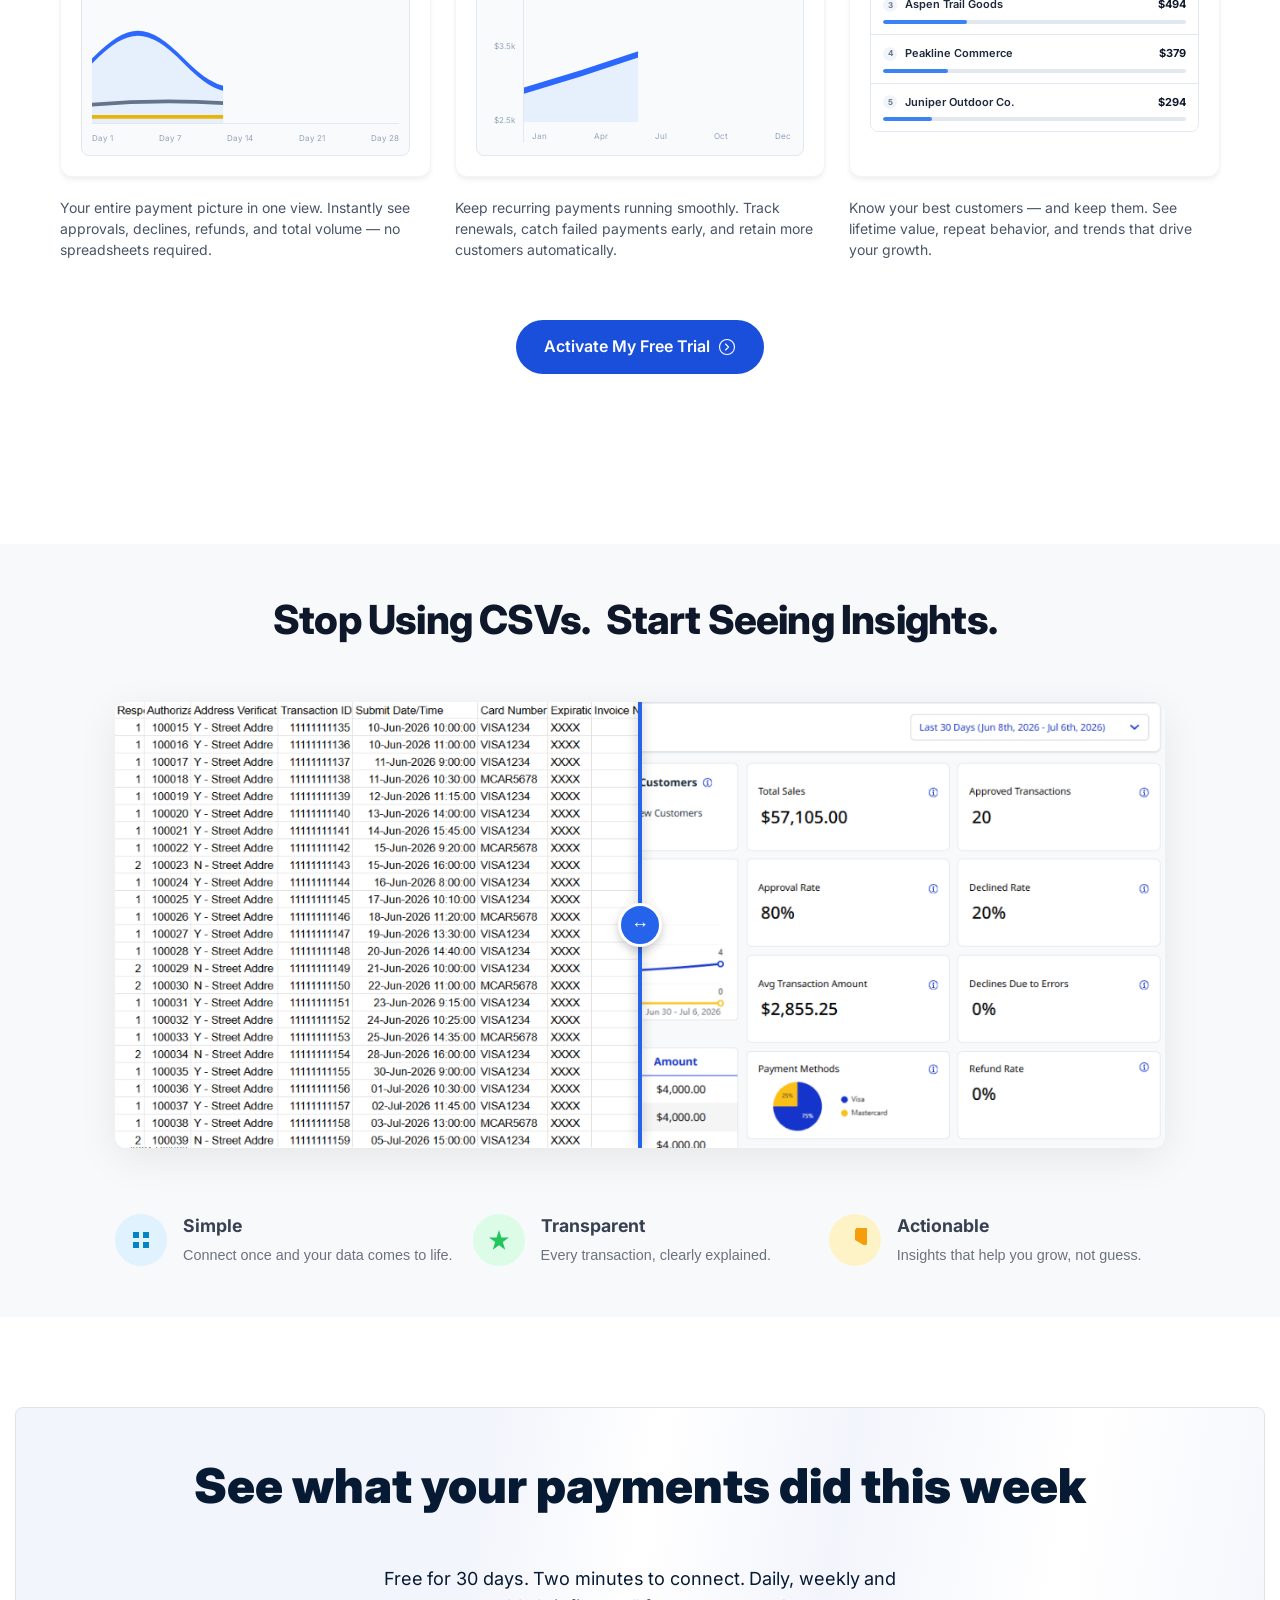
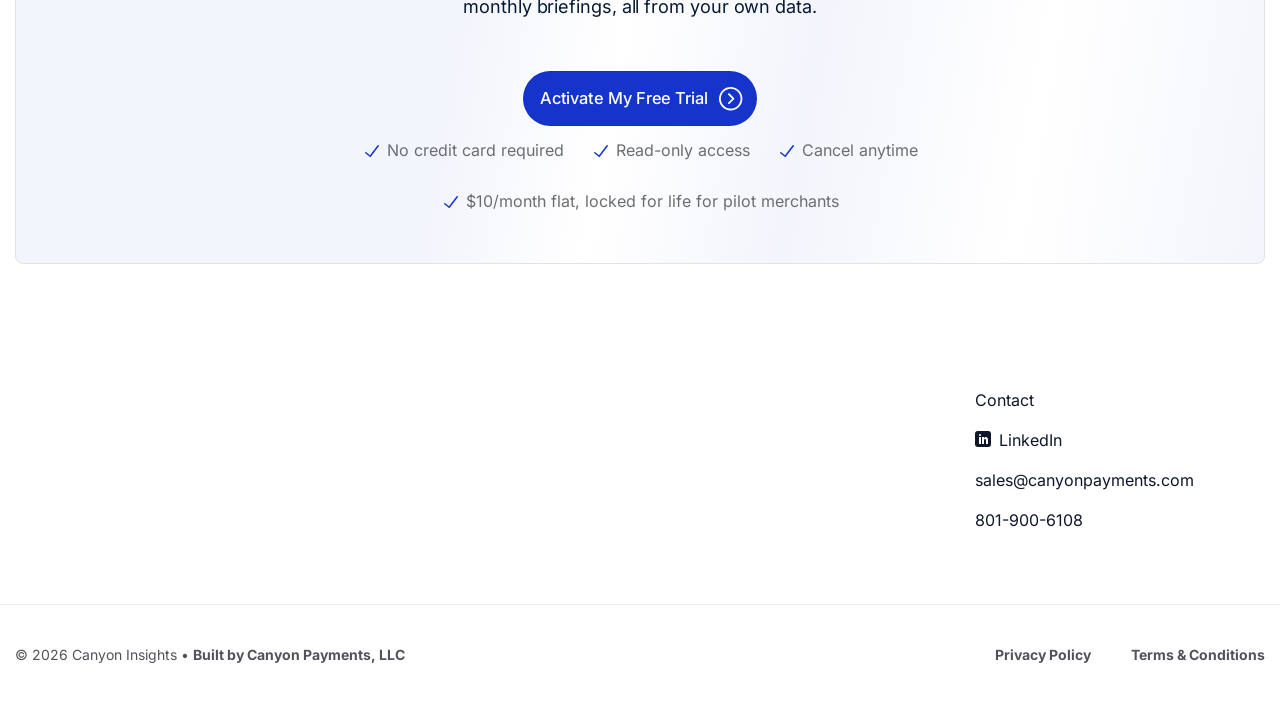
==== commit dbf3295f: "Remove the unused reCAPTCHA scripts from the preview pages. Co-authored-by: Cursor <cursoragent@curs" ====
--- a/index.html
+++ b/index.html
@@ -2254,19 +2254,7 @@
 </script>
 <script id="contact-form-7-js" src="/wp-content/plugins/contact-form-7/includes/js/index.js?ver=6.2.2"></script>
 <script id="flatsome-live-search-js" src="/wp-content/themes/flatsome/assets/js/extensions/flatsome-live-search.js?ver=3.20.4"></script>
-<script id="google-recaptcha-js" src="https://www.google.com/recaptcha/api.js?render=6Lcg2m8sAAAAAHR63ulpI4Bt9vr1lQ3E7sIFioB-&#038;ver=3.0"></script>
 <script id="wp-polyfill-js" src="/wp-includes/js/dist/vendor/wp-polyfill.min.js?ver=3.15.0"></script>
-<script id="wpcf7-recaptcha-js-before">
-var wpcf7_recaptcha = {
-    "sitekey": "6Lcg2m8sAAAAAHR63ulpI4Bt9vr1lQ3E7sIFioB-",
-    "actions": {
-        "homepage": "homepage",
-        "contactform": "contactform"
-    }
-};
-//# sourceURL=wpcf7-recaptcha-js-before
-</script>
-<script id="wpcf7-recaptcha-js" src="/wp-content/plugins/contact-form-7/modules/recaptcha/index.js?ver=6.2.2"></script>
 <script id="hoverIntent-js" src="/wp-includes/js/hoverIntent.min.js?ver=1.10.2"></script>
 <script id="flatsome-js-js-extra">
 var flatsomeVars = {"theme":{"version":"3.20.4"},"ajaxurl":"/wp-admin/admin-ajax.php","rtl":"","sticky_height":"70","stickyHeaderHeight":"0","scrollPaddingTop":"0","assets_url":"/wp-content/themes/flatsome/assets/","lightbox":{"close_markup":"\u003Cbutton title=\"%title%\" type=\"button\" class=\"mfp-close\"\u003E\u003Csvg xmlns=\"http://www.w3.org/2000/svg\" width=\"28\" height=\"28\" viewBox=\"0 0 24 24\" fill=\"none\" stroke=\"currentColor\" stroke-width=\"2\" stroke-linecap=\"round\" stroke-linejoin=\"round\" class=\"feather feather-x\"\u003E\u003Cline x1=\"18\" y1=\"6\" x2=\"6\" y2=\"18\"\u003E\u003C/line\u003E\u003Cline x1=\"6\" y1=\"6\" x2=\"18\" y2=\"18\"\u003E\u003C/line\u003E\u003C/svg\u003E\u003C/button\u003E","close_btn_inside":false},"user":{"can_edit_pages":false},"i18n":{"mainMenu":"Main Menu","toggleButton":"Toggle"},"options":{"cookie_notice_version":"1","swatches_layout":false,"swatches_disable_deselect":false,"swatches_box_select_event":false,"swatches_box_behavior_selected":false,"swatches_box_update_urls":"1","swatches_box_reset":false,"swatches_box_reset_limited":false,"swatches_box_reset_extent":false,"swatches_box_reset_time":300,"search_result_latency":"0","header_nav_vertical_fly_out_frontpage":1}};
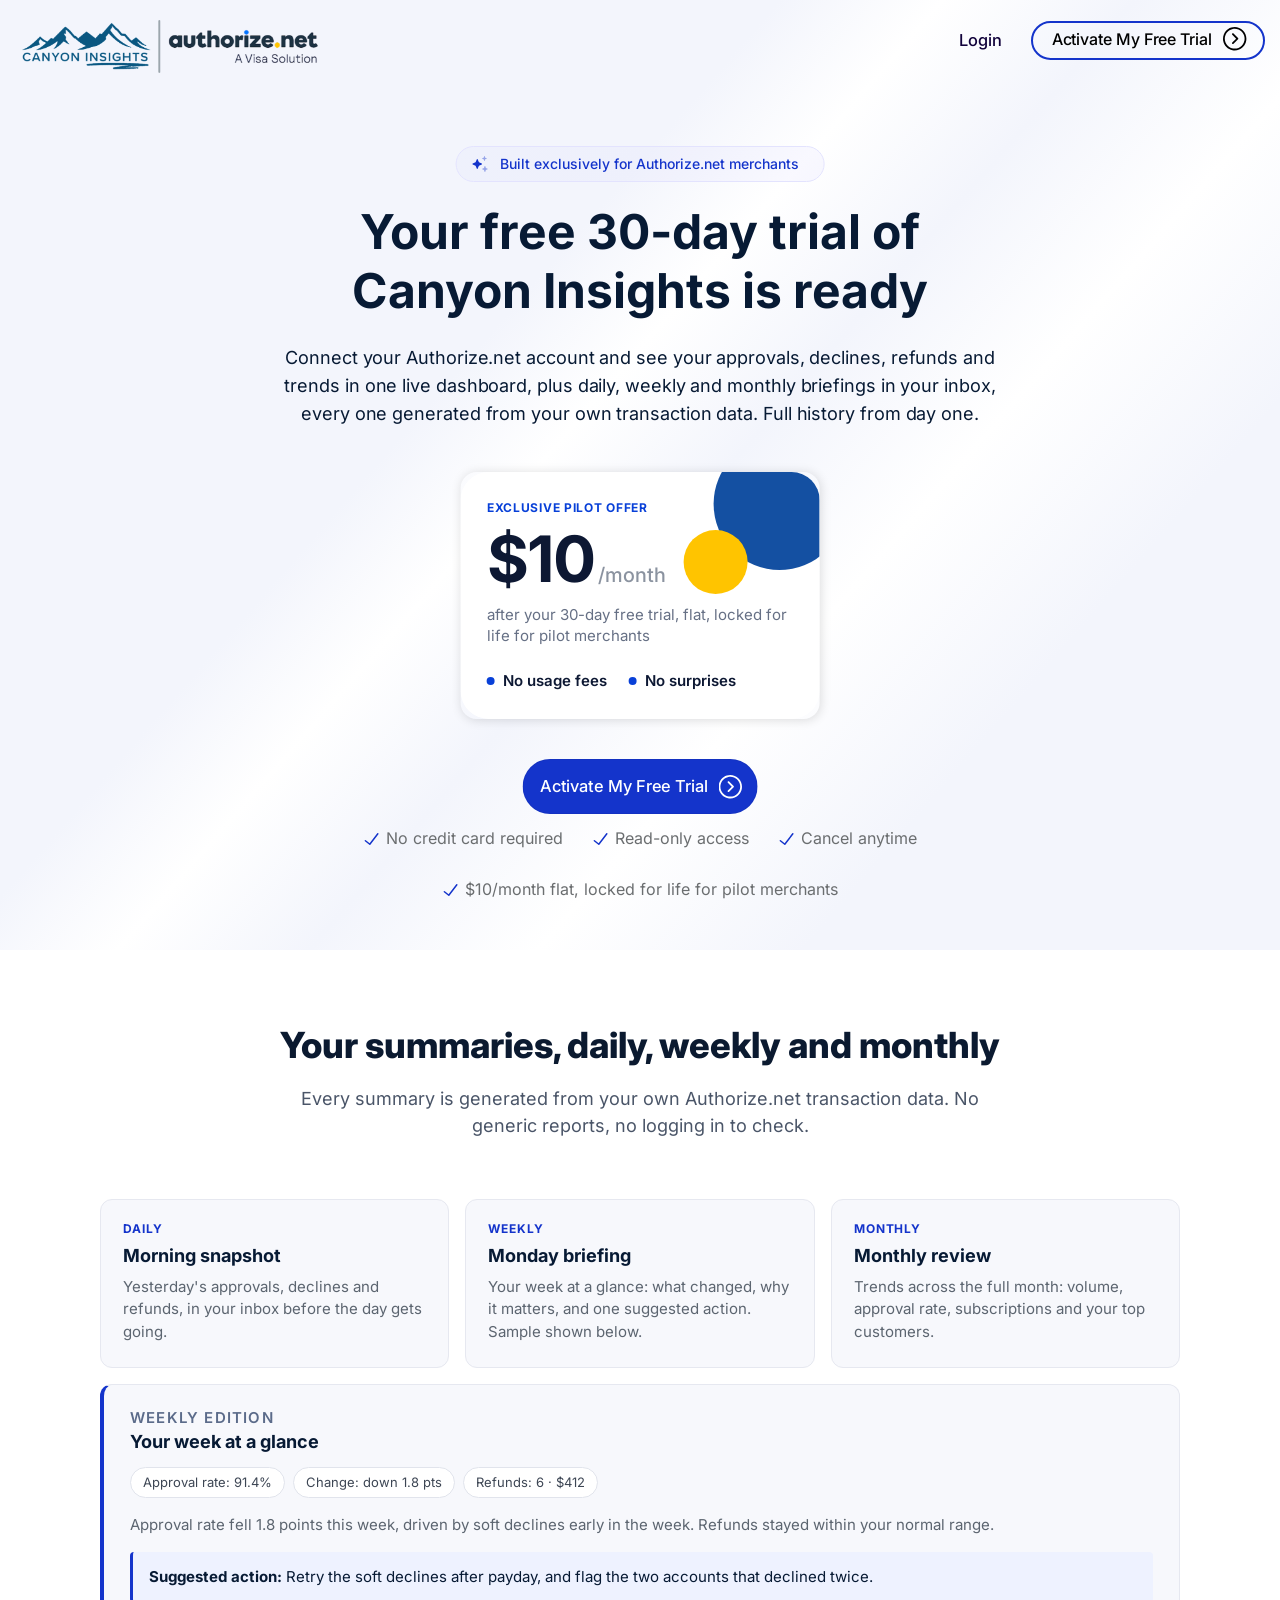
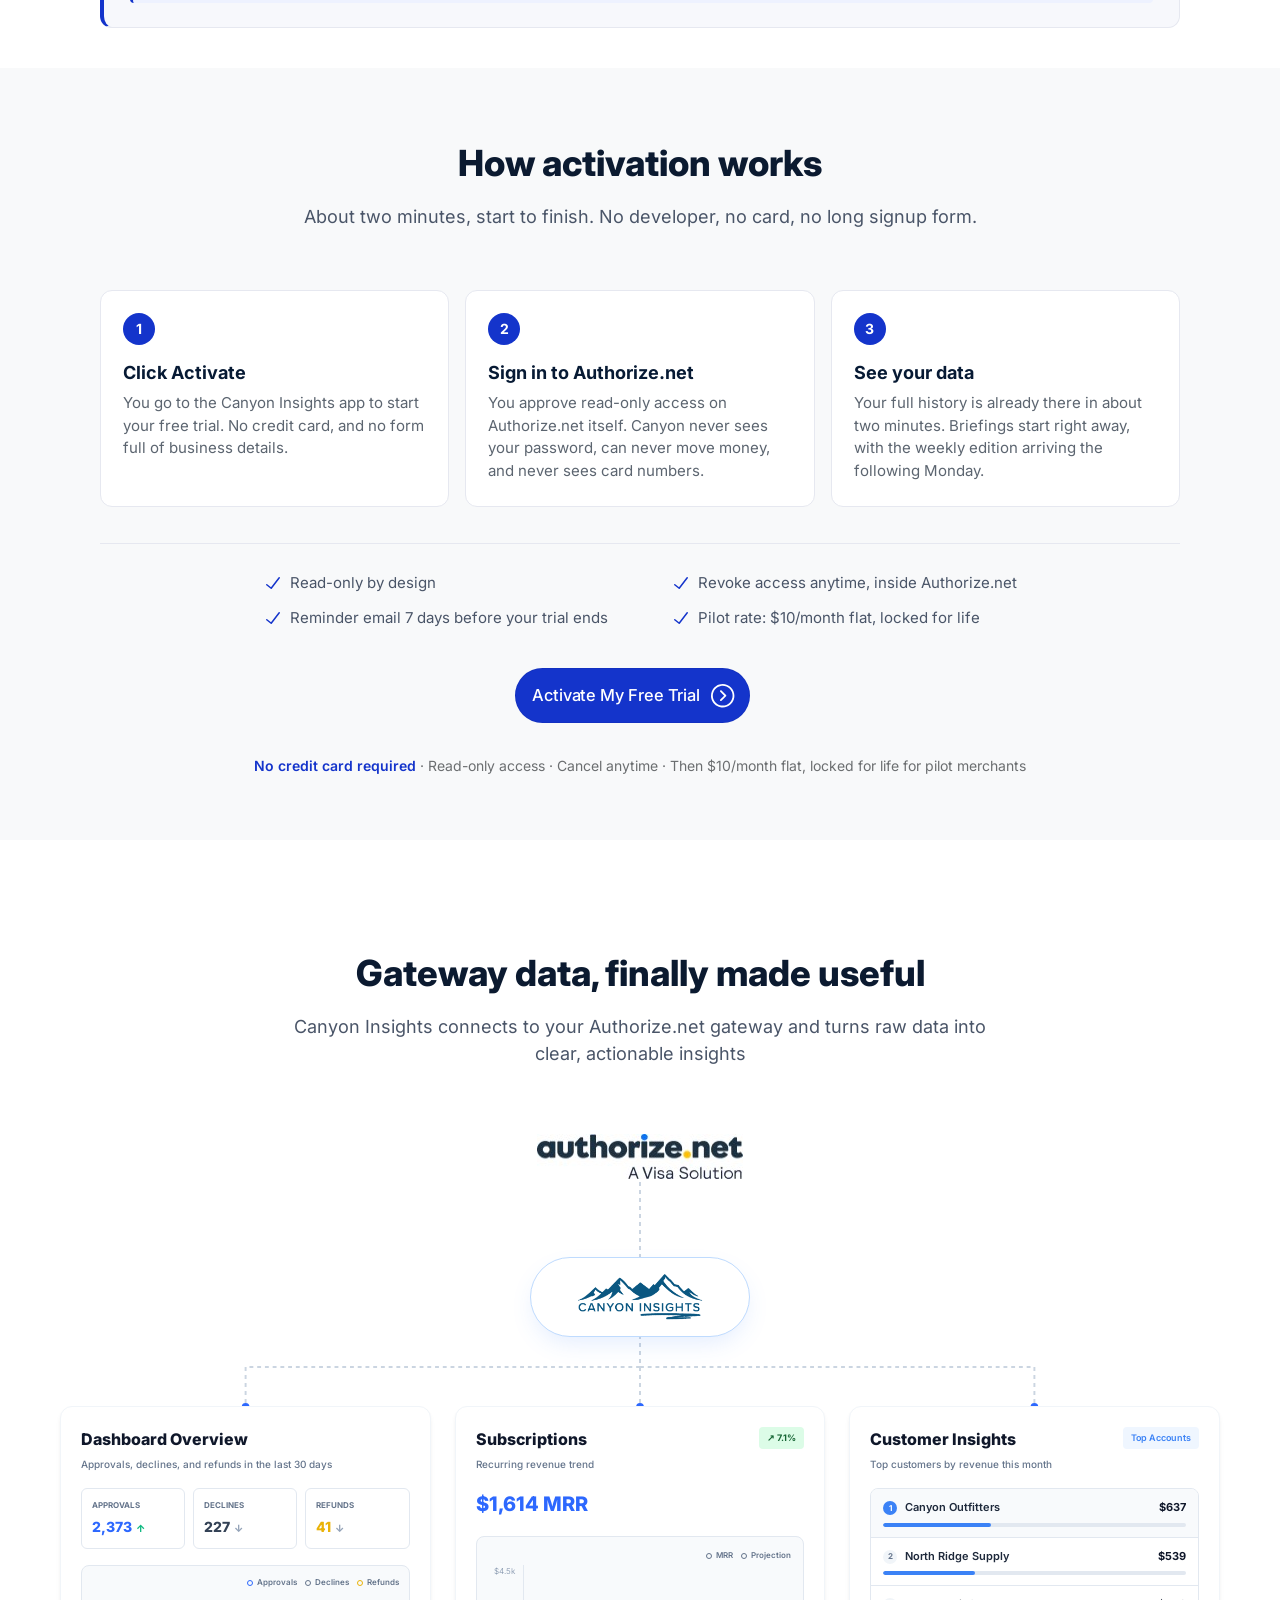
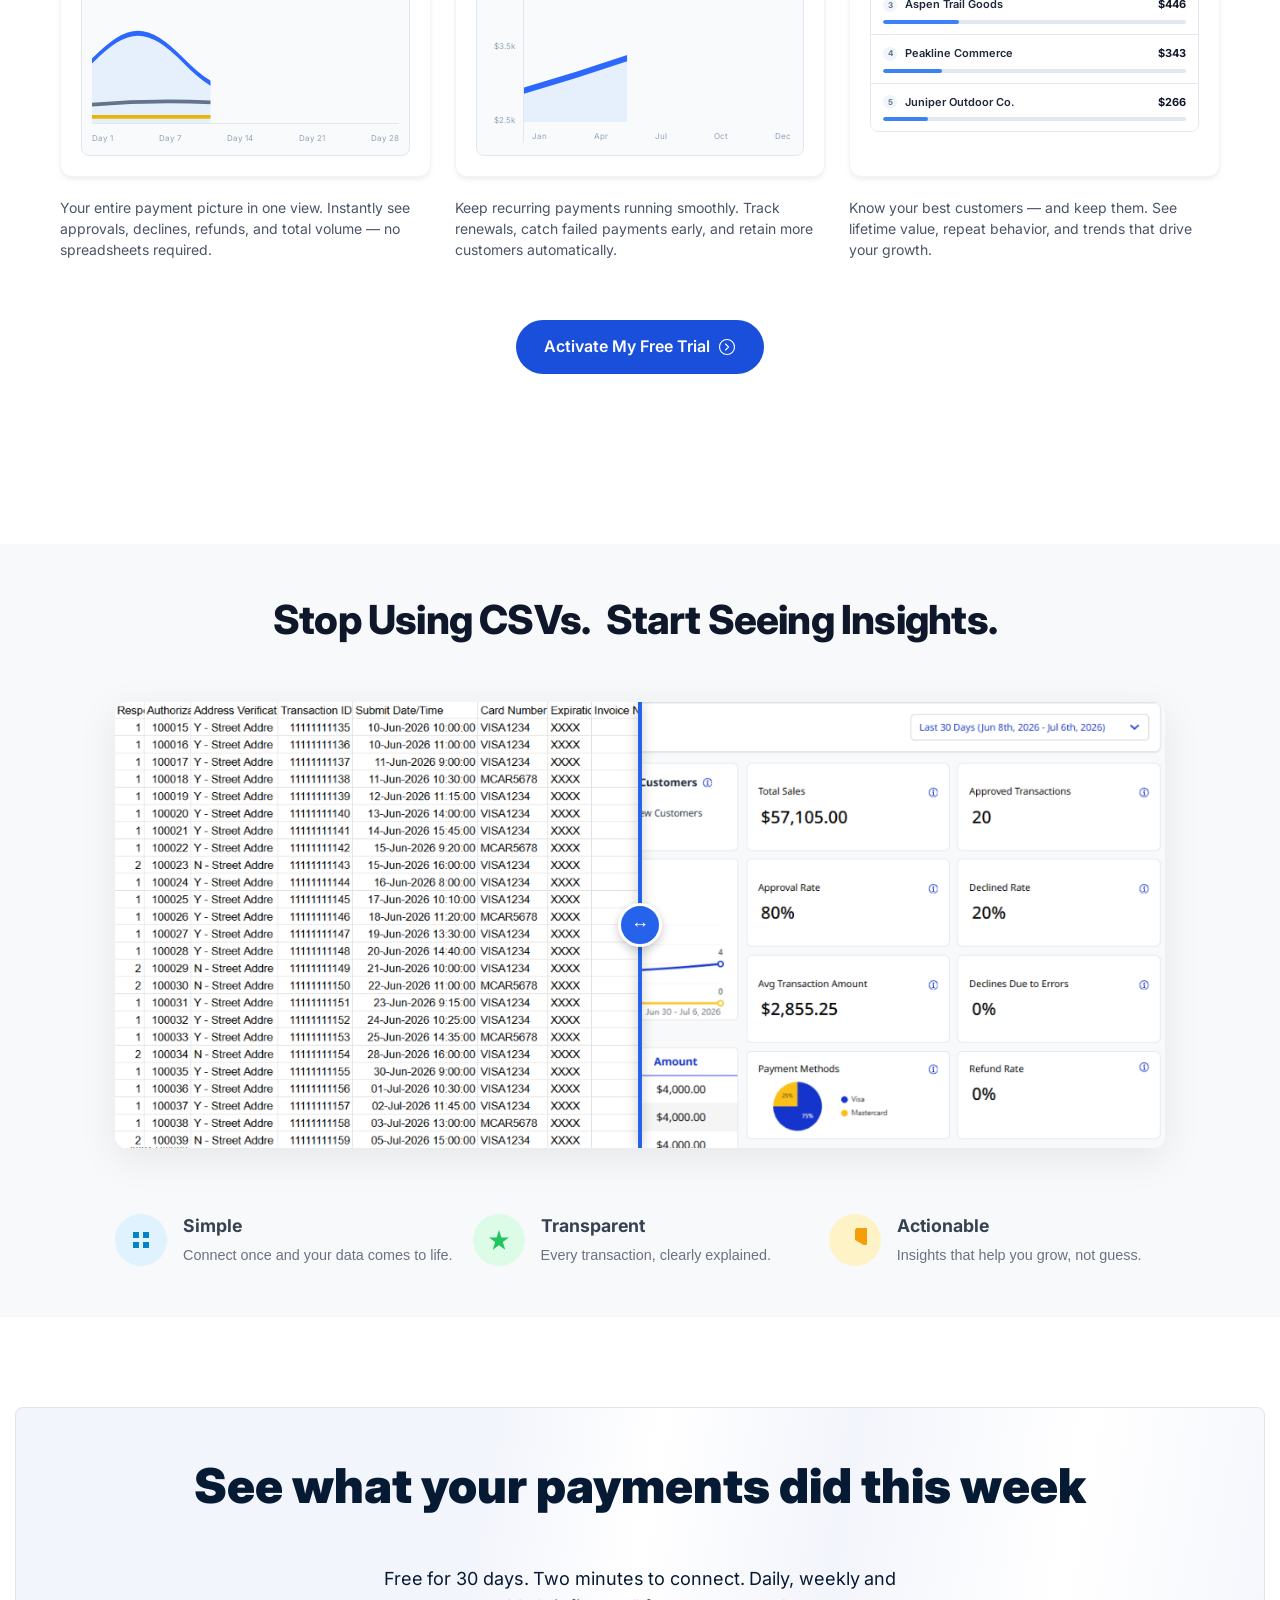
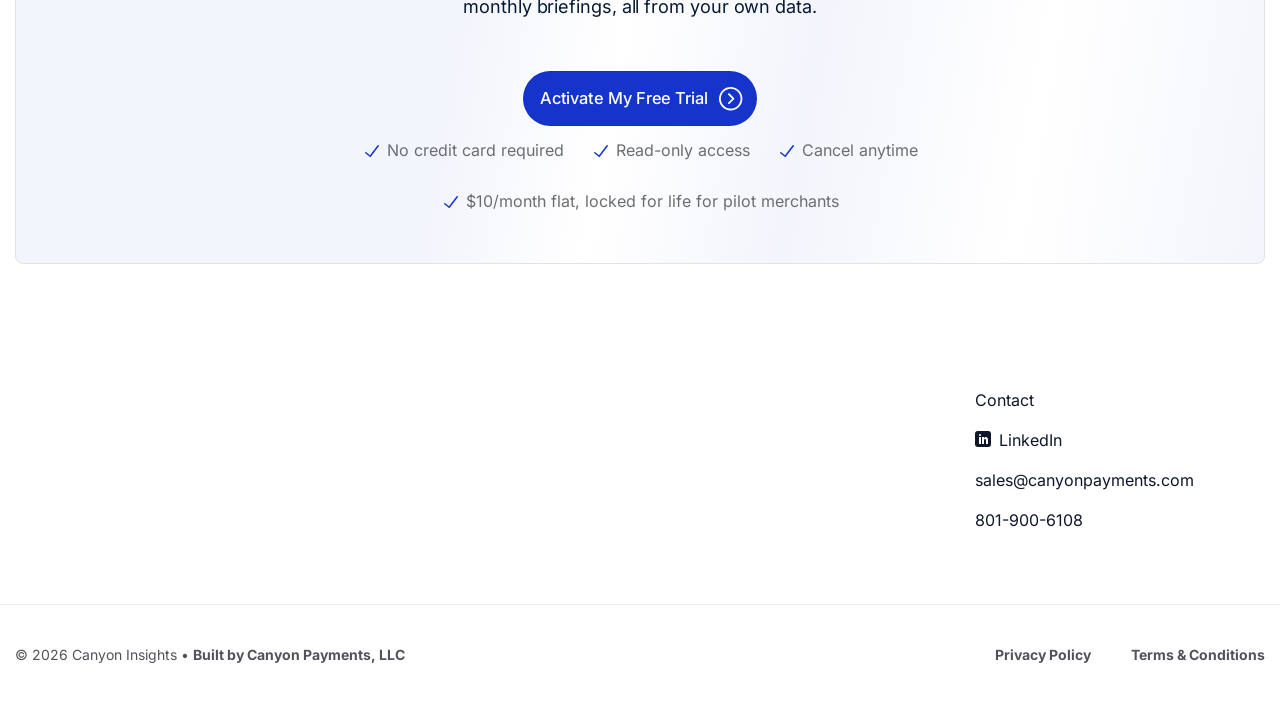
==== commit 7663468f: "Rename the briefings heading and intro to summaries. Co-authored-by: Cursor <cursoragent@cursor.com>" ====
--- a/index.html
+++ b/index.html
@@ -704,8 +704,8 @@
 
 	<section class="briefings" id="briefings">
 		<div class="briefings__inner">
-			<h2>Your briefings, daily, weekly and monthly</h2>
-			<p class="briefings__lead">Every briefing is generated from your own Authorize.net transaction data. No generic reports, no logging in to check.</p>
+			<h2>Your summaries, daily, weekly and monthly</h2>
+			<p class="briefings__lead">Every summary is generated from your own Authorize.net transaction data. No generic reports, no logging in to check.</p>
 			<div class="briefings__grid">
 				<article class="briefings__card">
 					<p class="briefings__kicker">Daily</p>
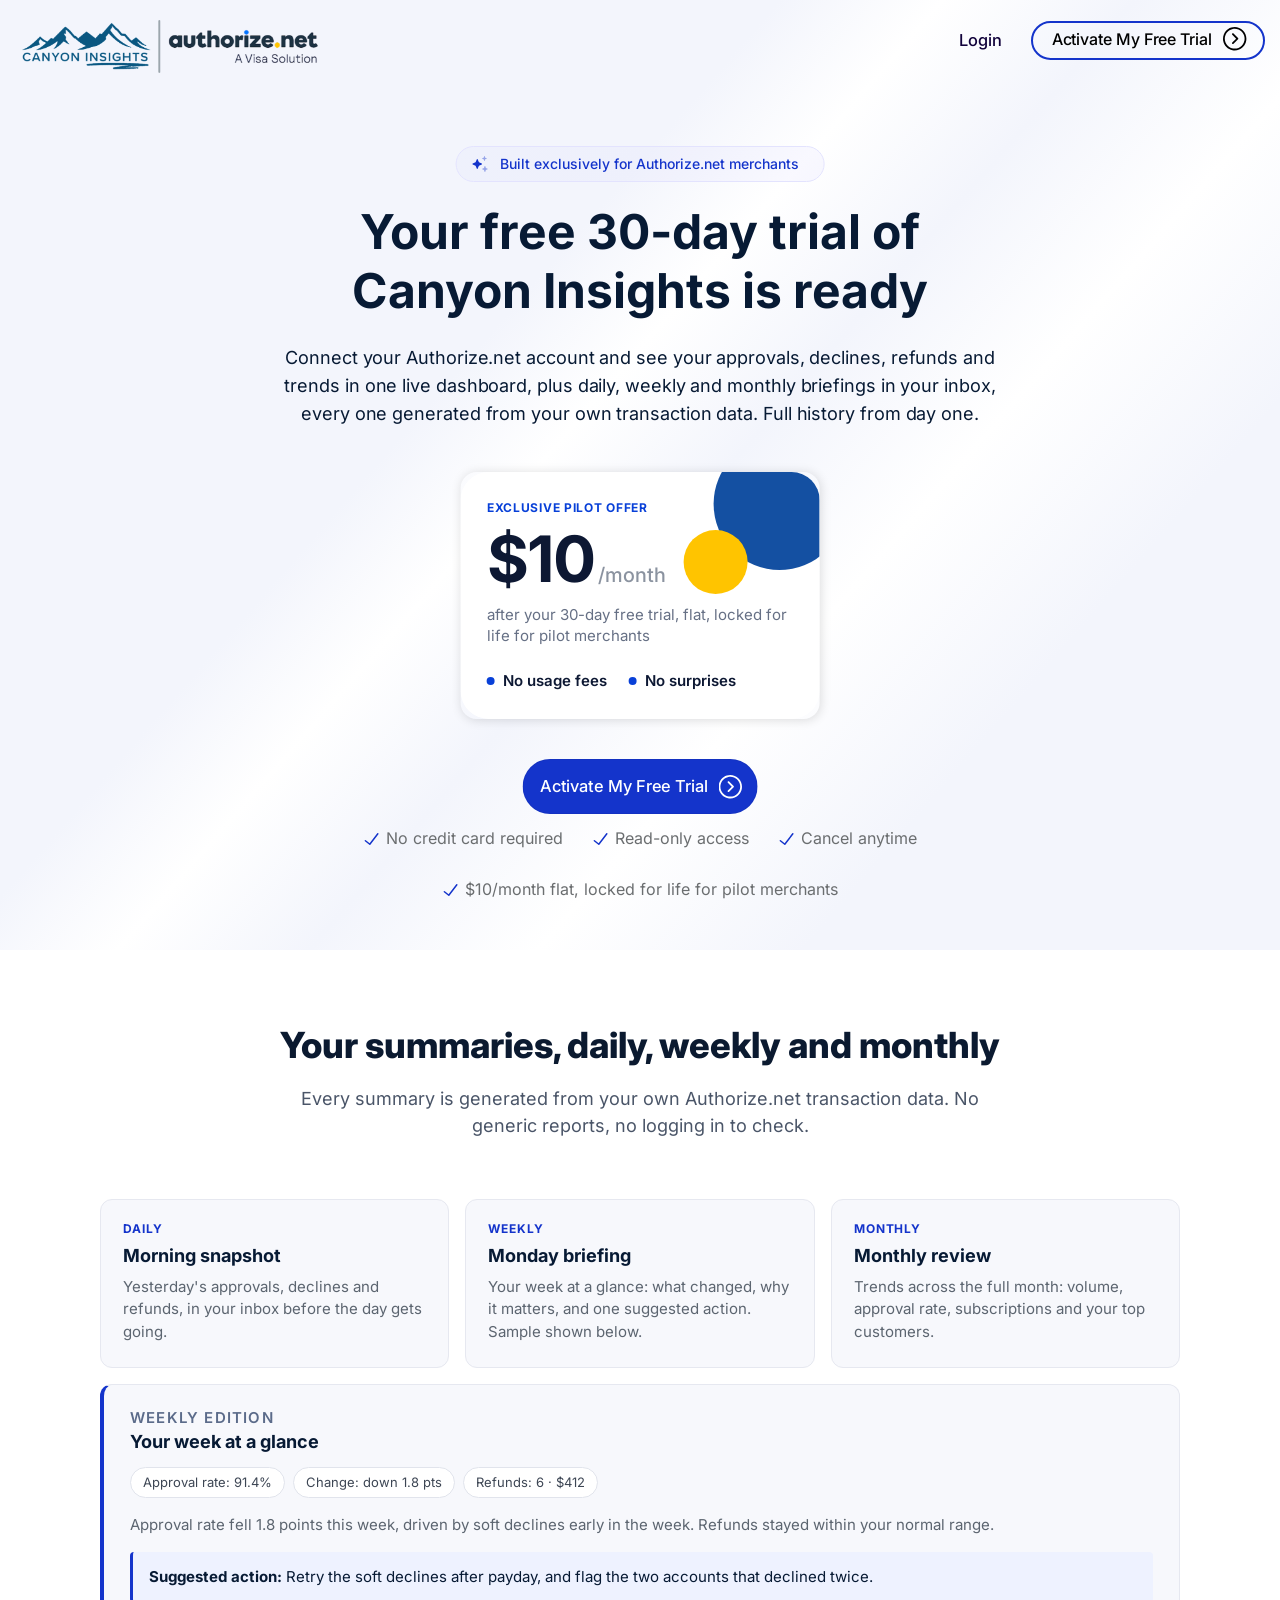
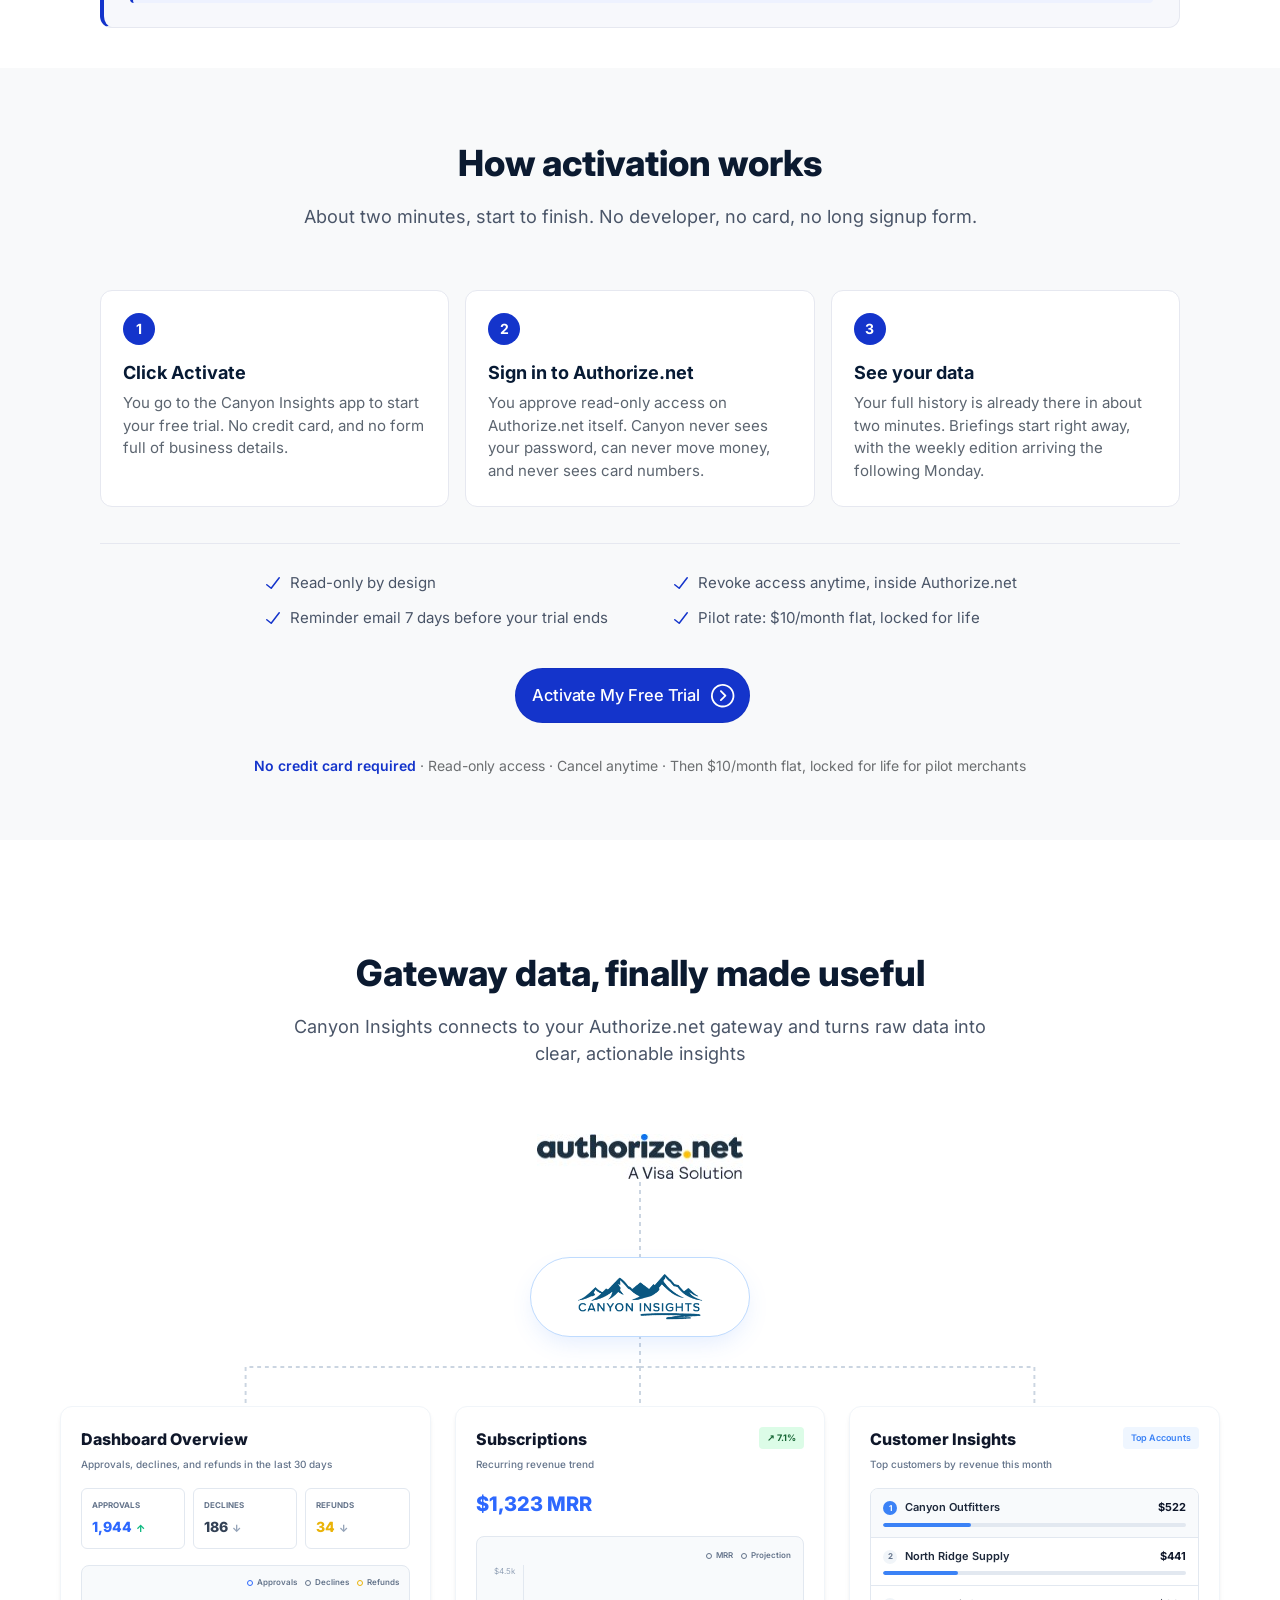
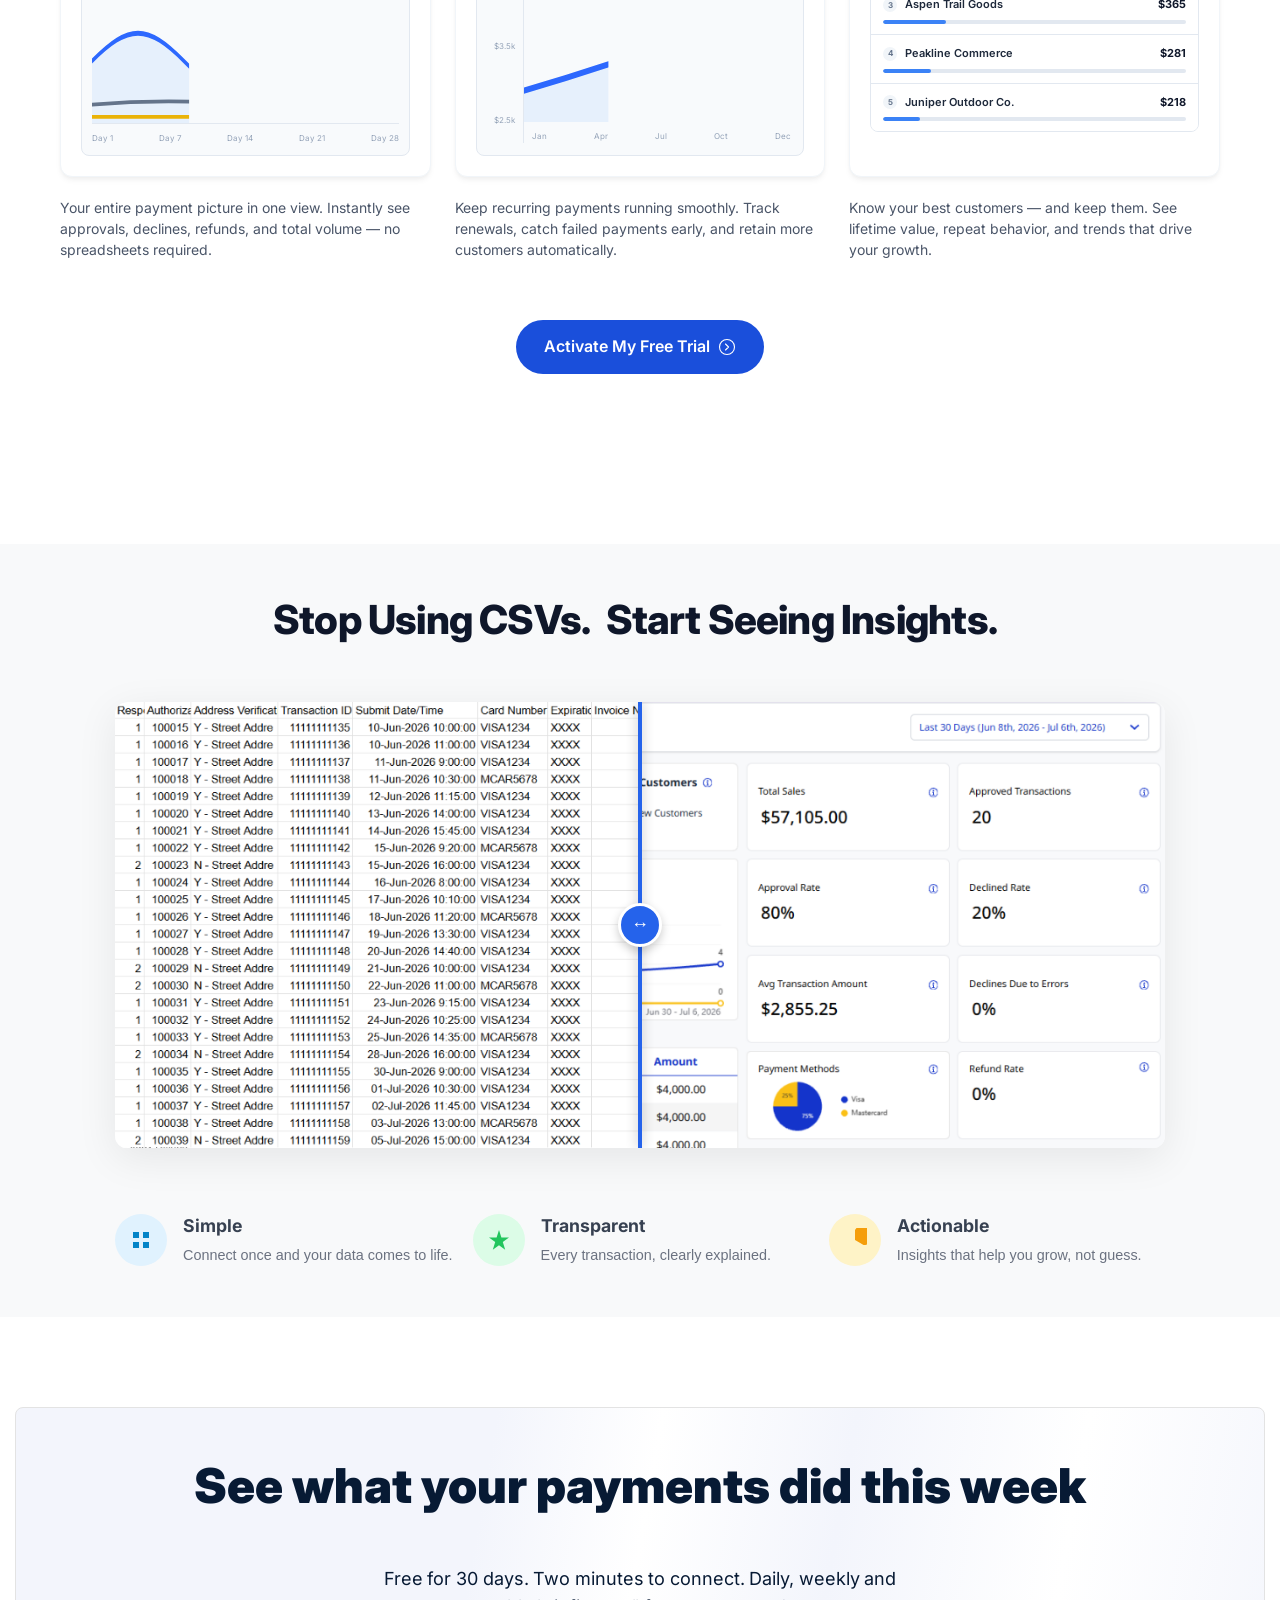
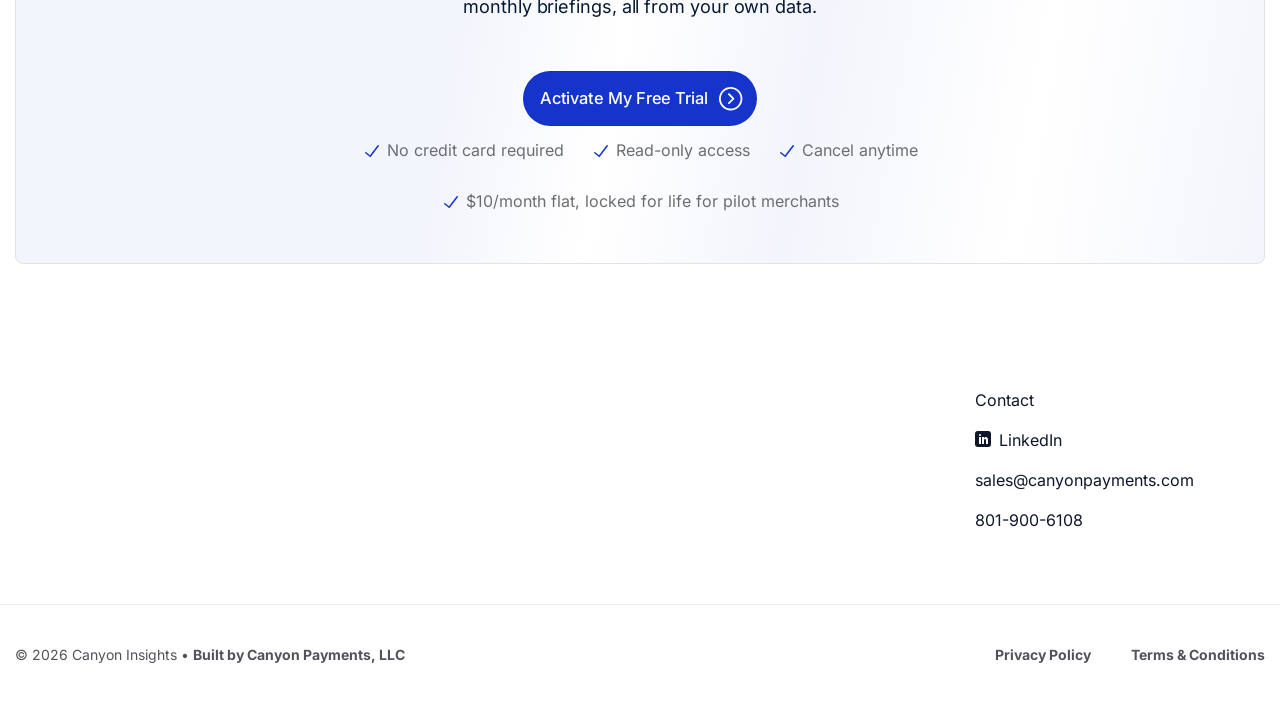
==== commit bab378ea: "Keep the pilot pricing card intact on phone screens. Co-authored-by: Cursor <cursoragent@cursor.com>" ====
--- a/index.html
+++ b/index.html
@@ -640,6 +640,29 @@
 #image_1070781924 {
   width: 50%;
 }
+@media (max-width: 768px) {
+  #image_1070781924 {
+    width: 100%;
+    max-width: 360px;
+    margin-left: auto;
+    margin-right: auto;
+  }
+  .pilot-card {
+    box-sizing: border-box;
+    width: 100%;
+  }
+  .text.dark .pilot-card__note {
+    max-width: none;
+  }
+  .text.dark .pilot-card__price {
+    flex-wrap: nowrap;
+  }
+}
+@media (max-width: 340px) {
+  .text.dark .pilot-card__eyebrow {
+    max-width: 9.5em;
+  }
+}
 </style>
 	</div>
 	
